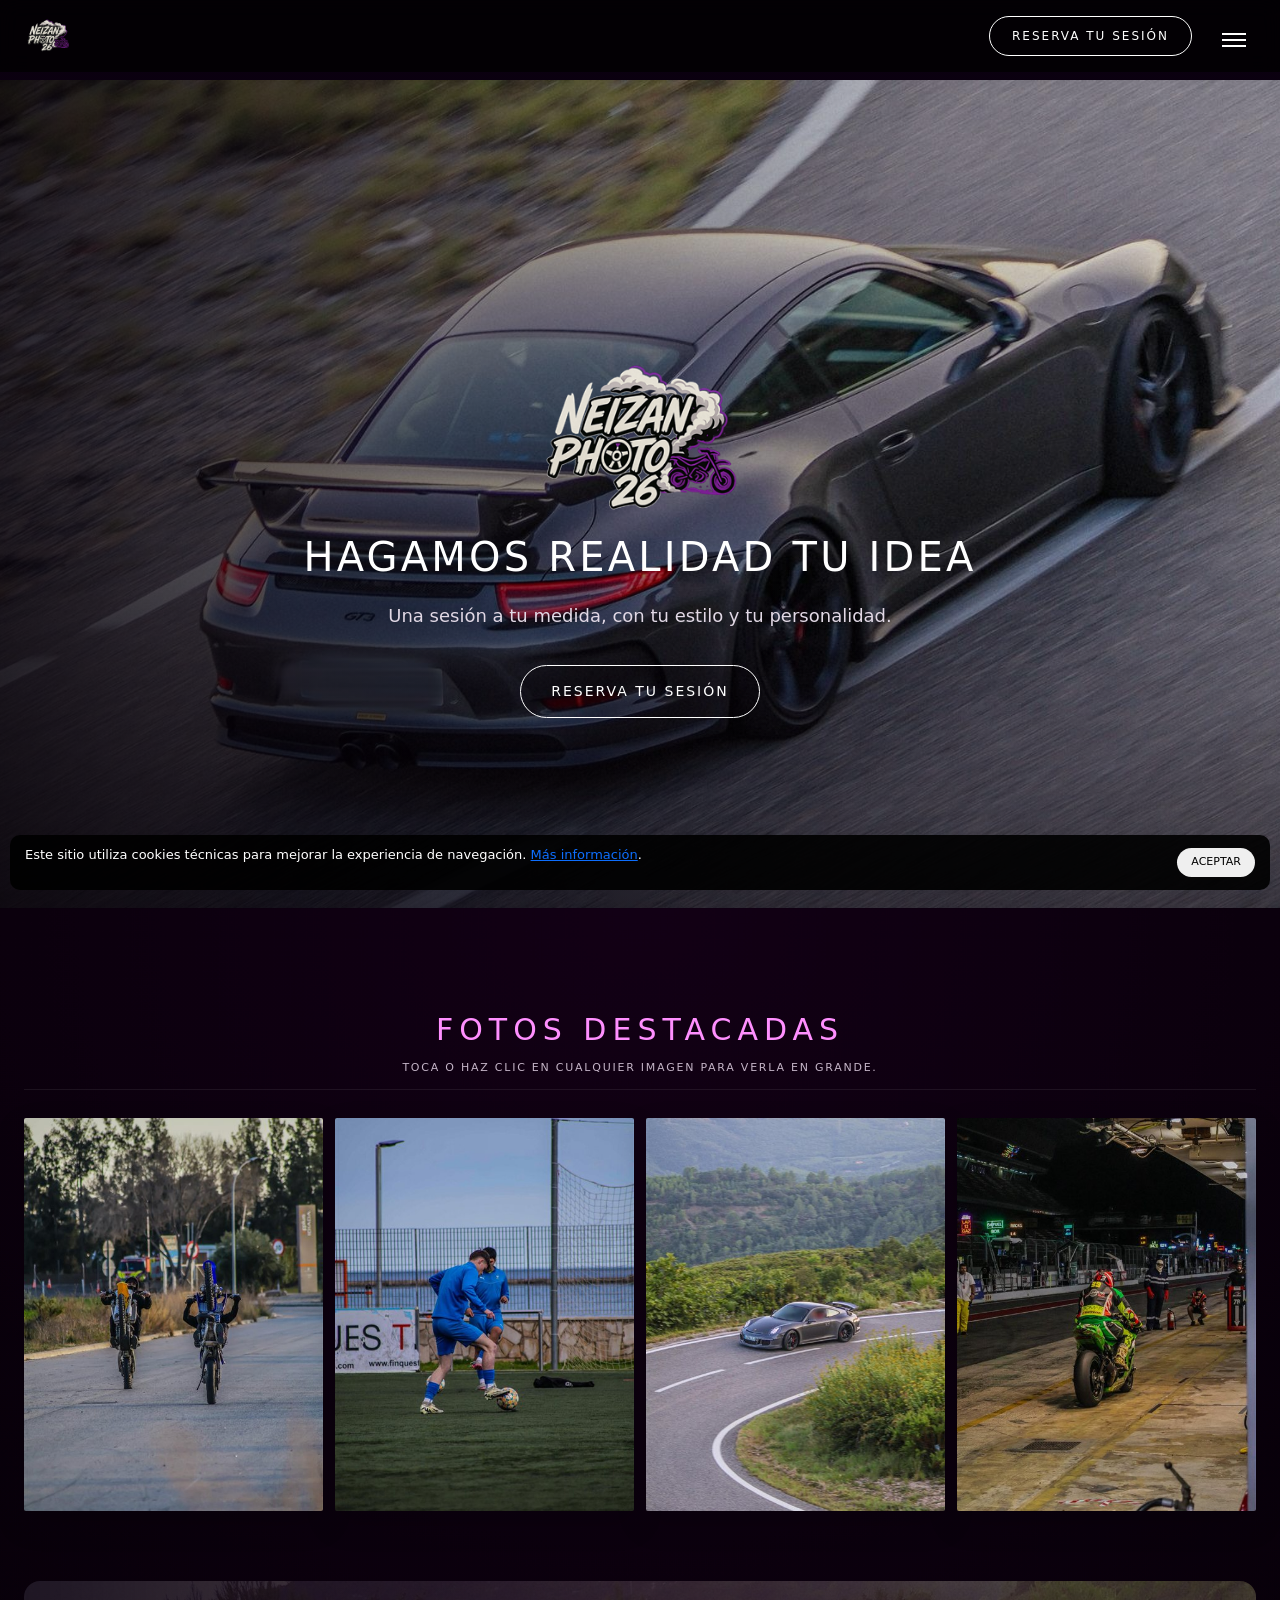
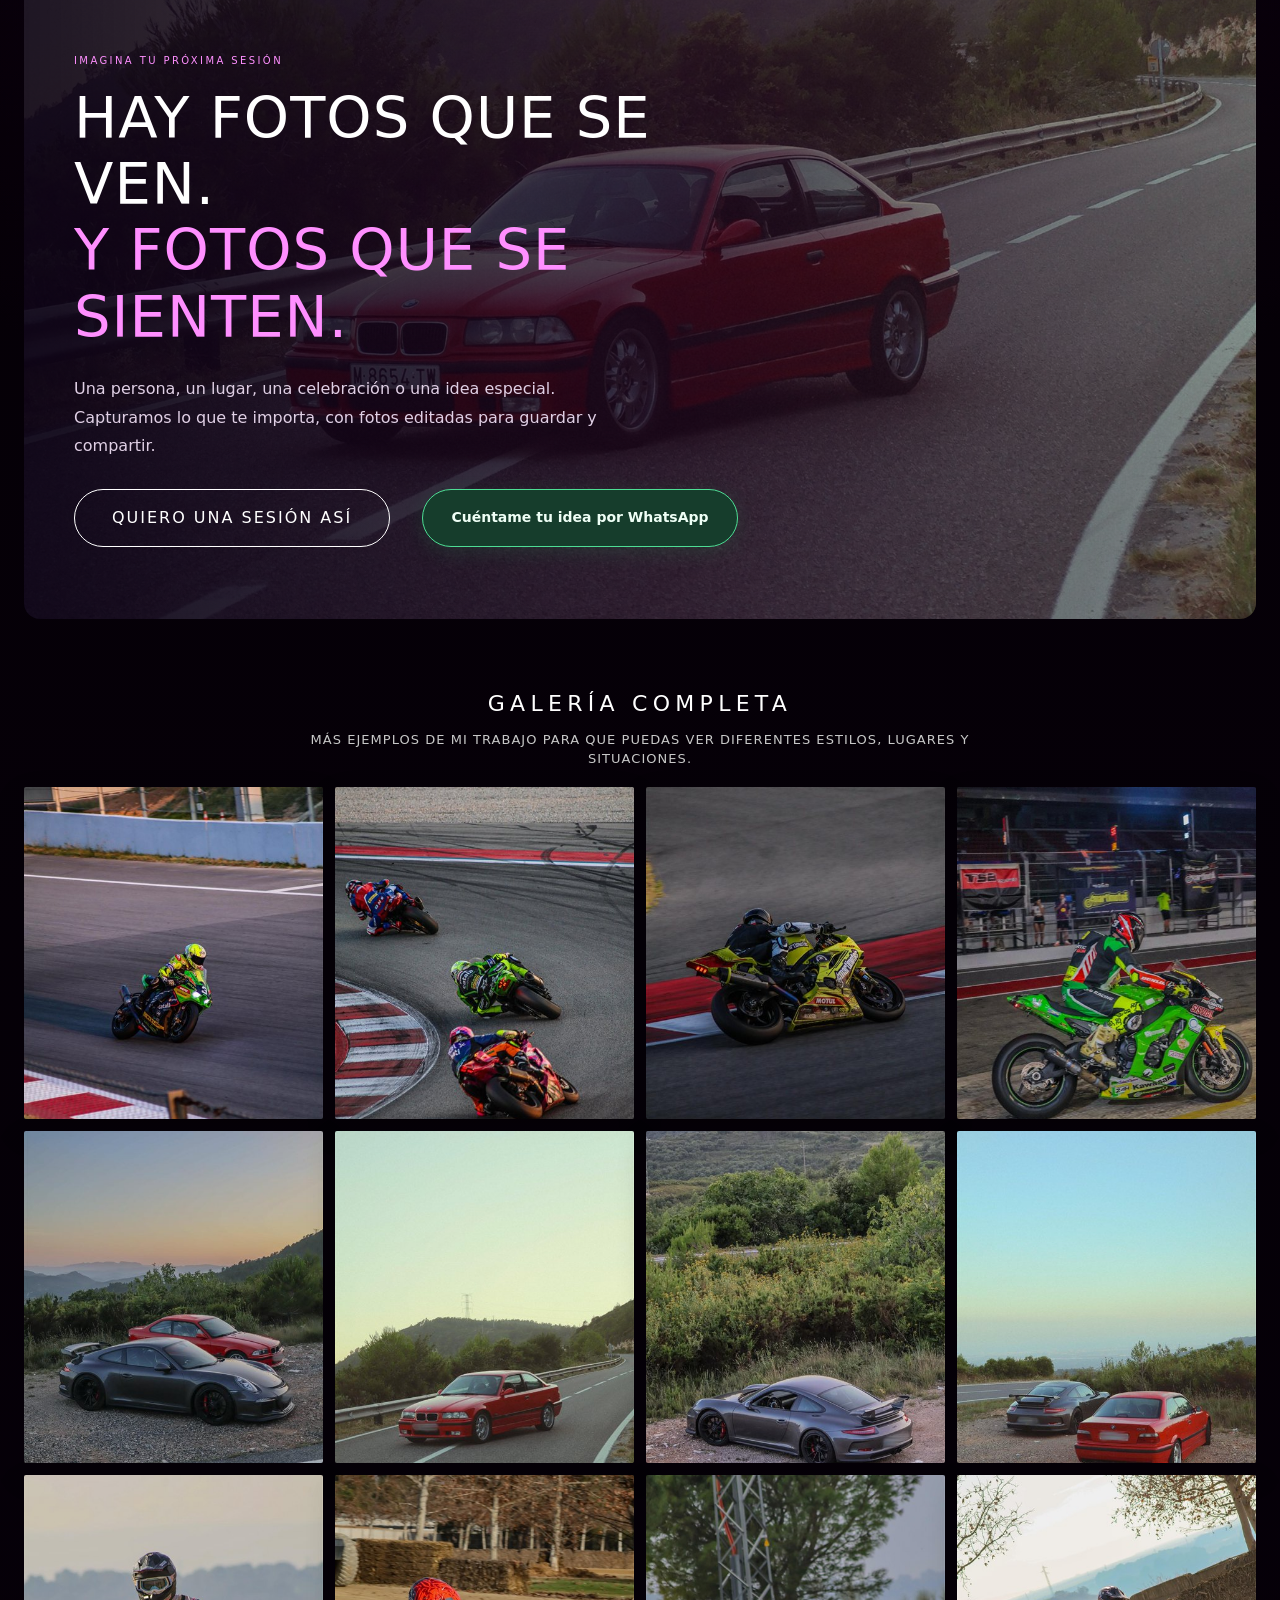
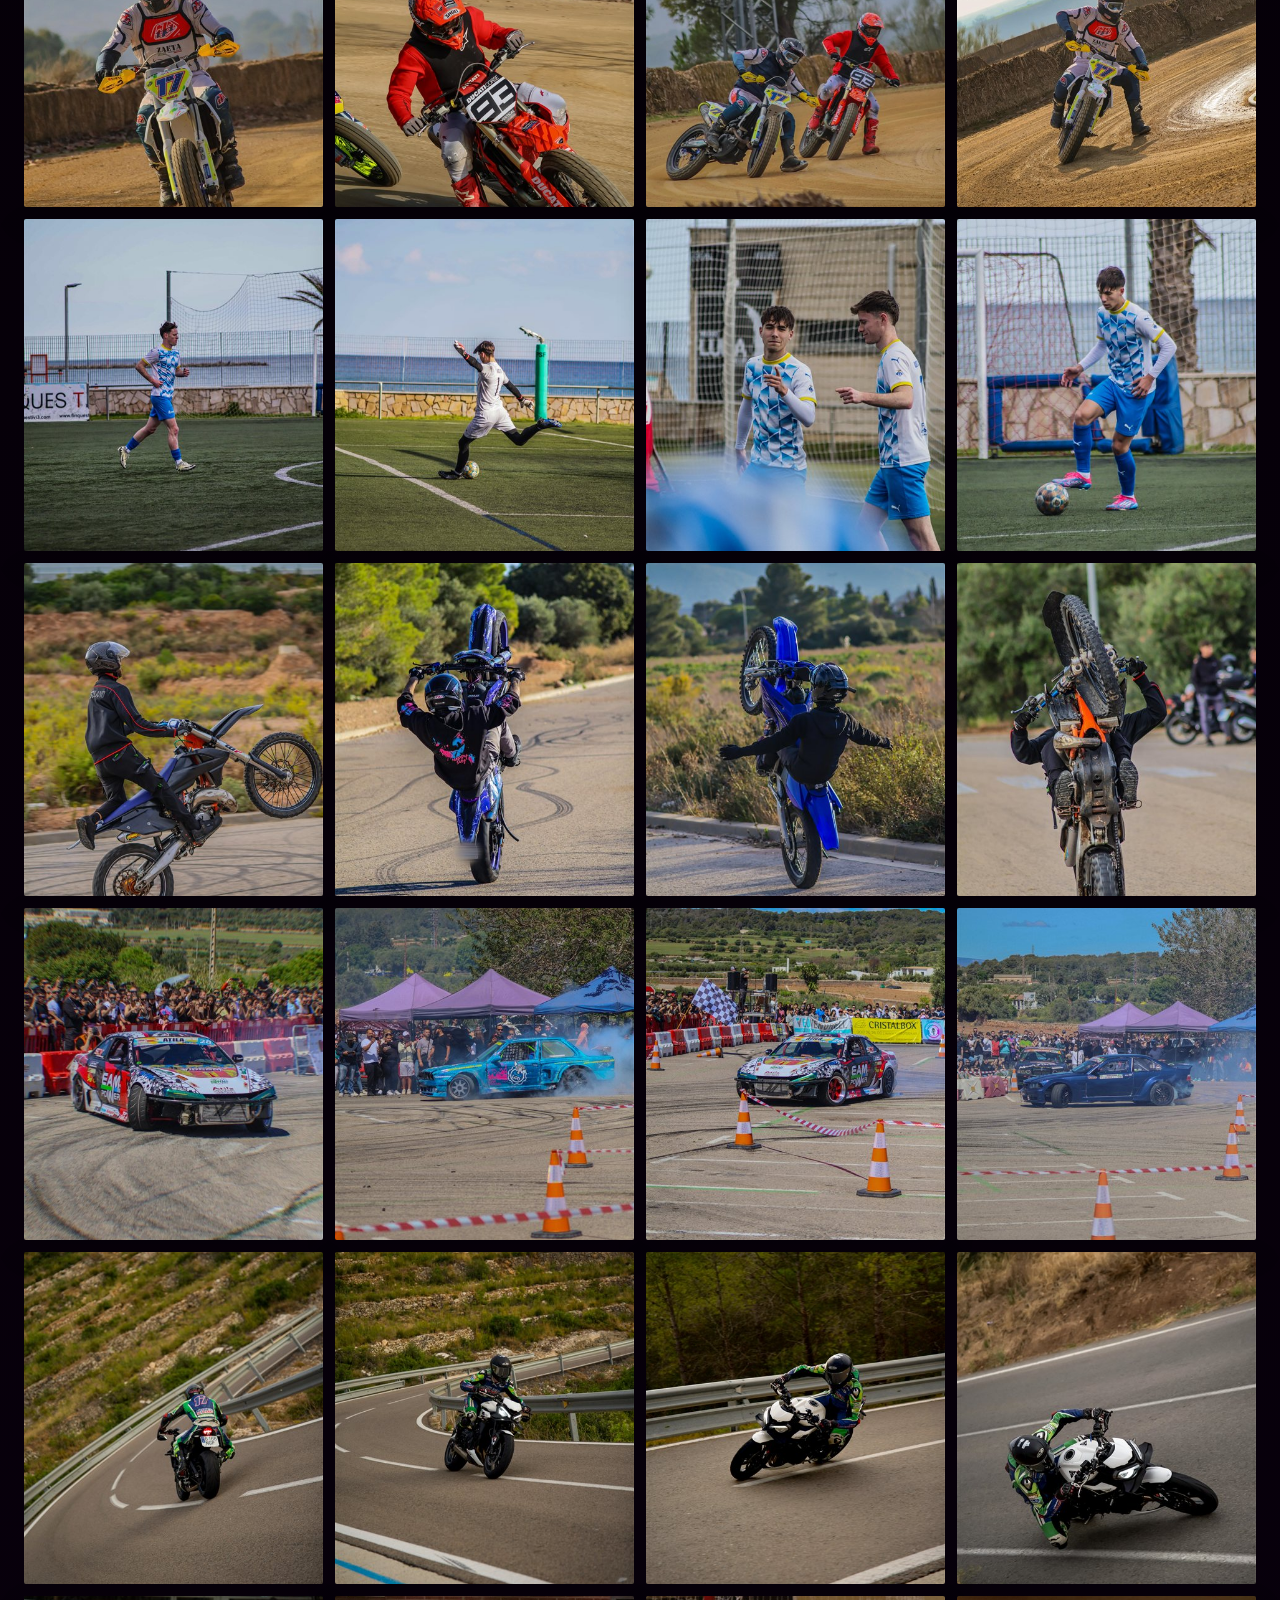
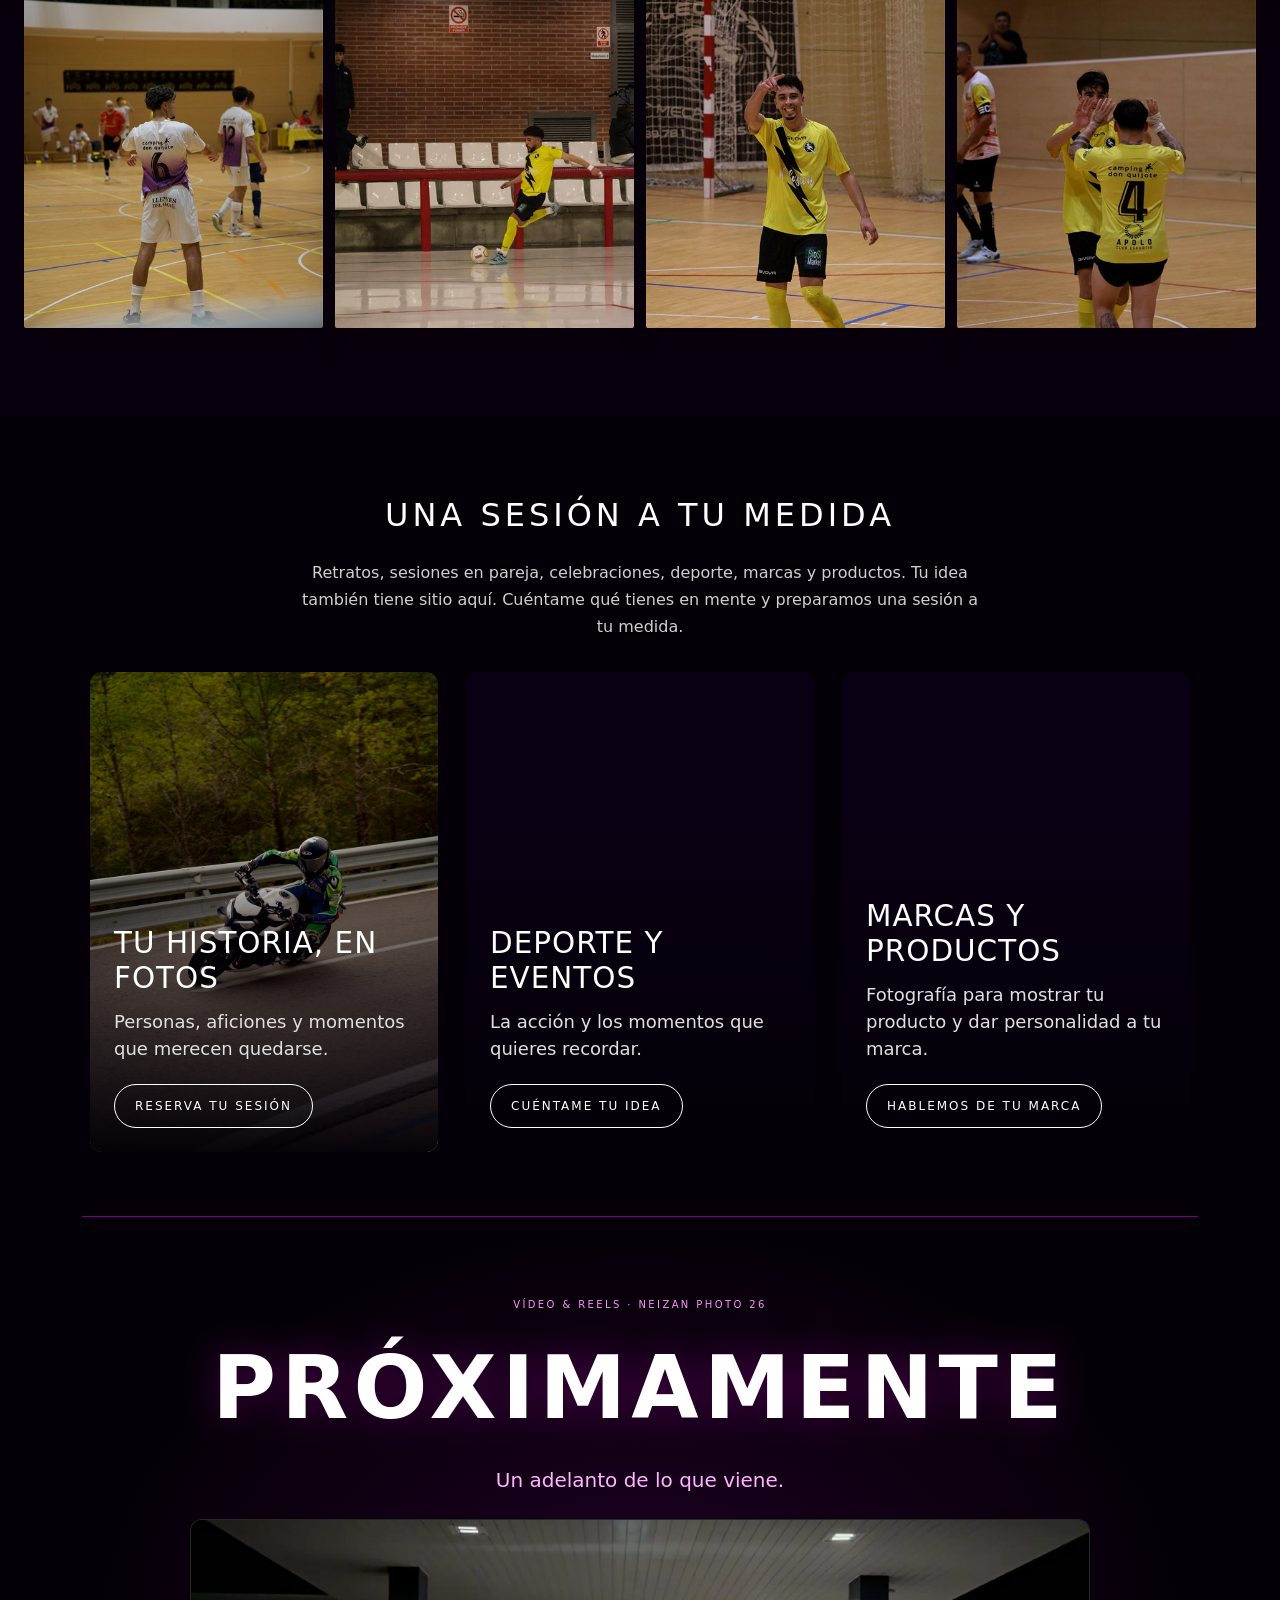
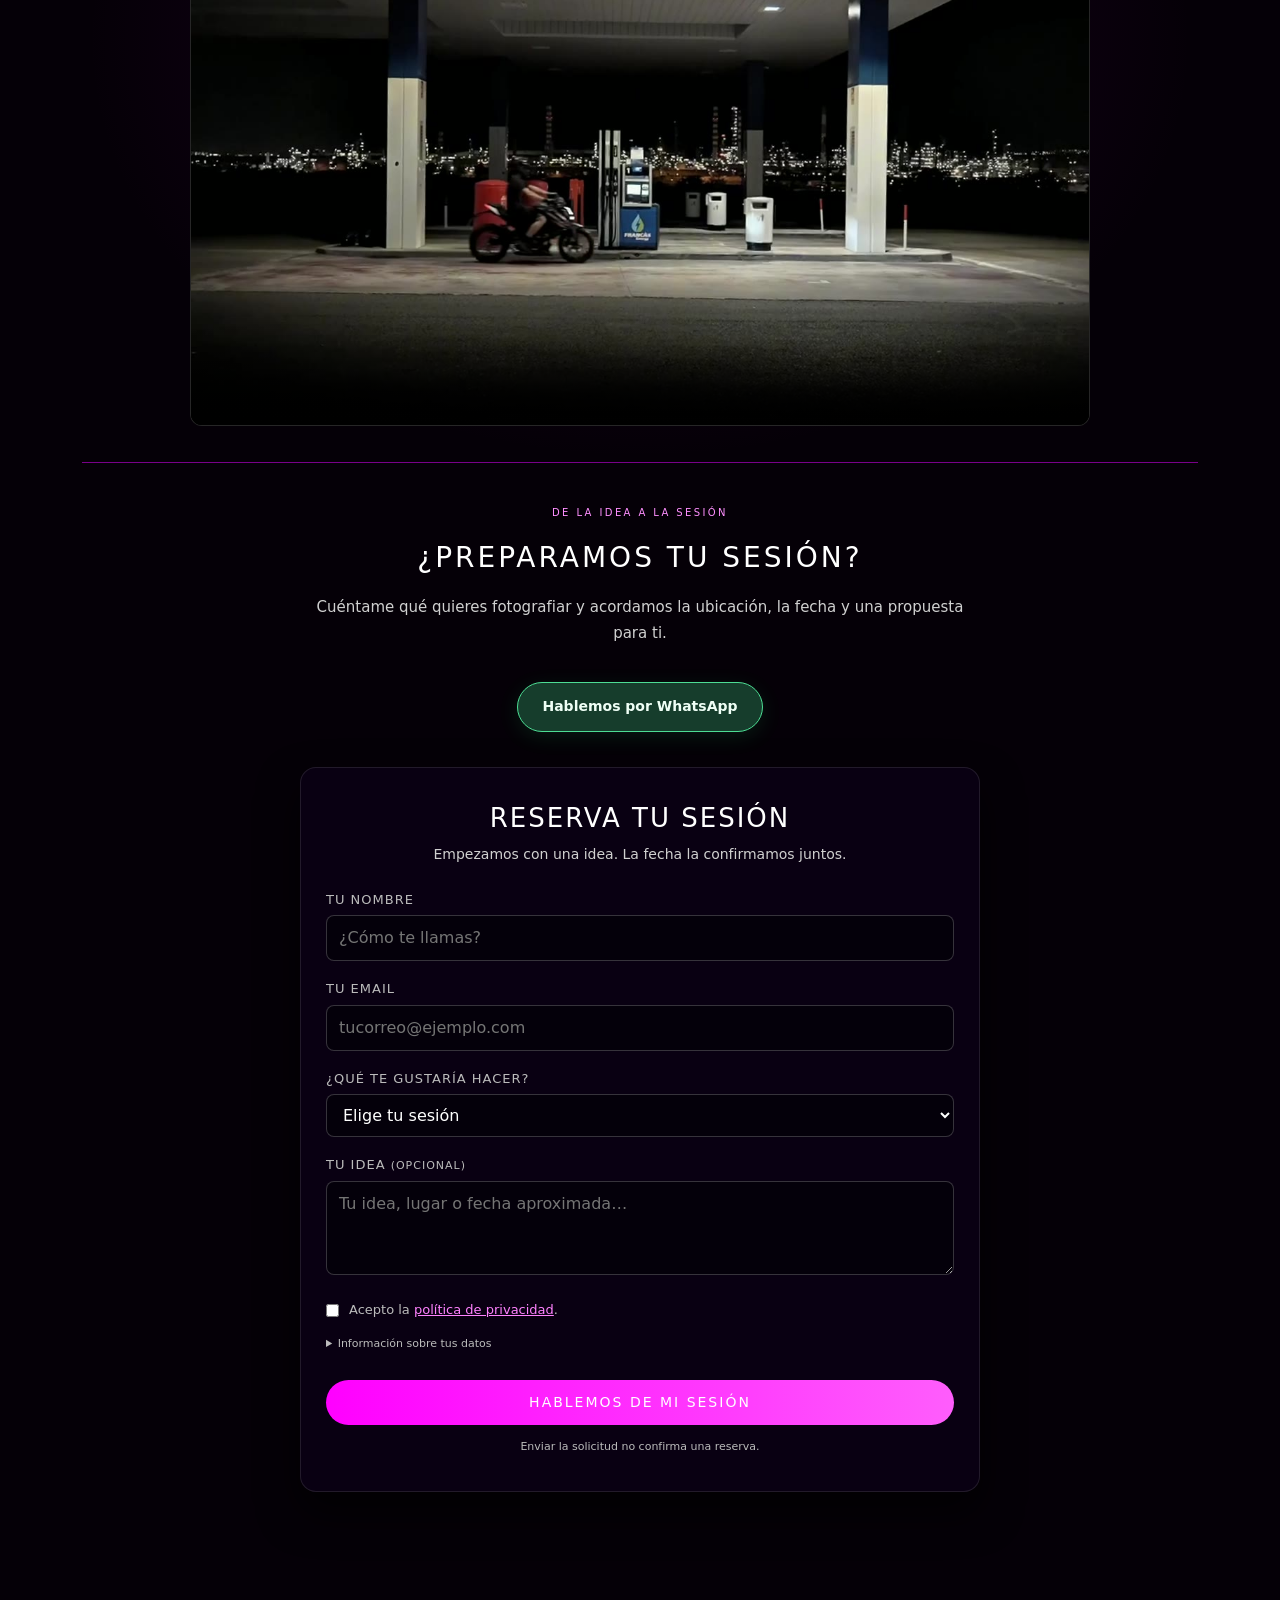
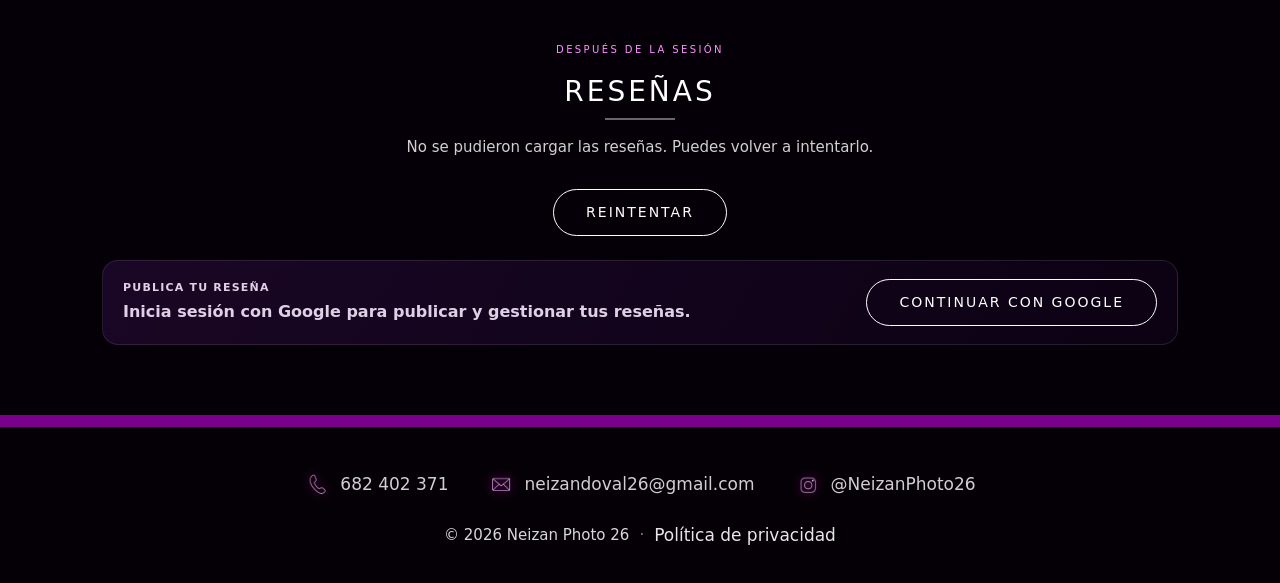
==== index.html @ f670d6d8 "Actualizar caché de estilos y compensar margen del logo" ====
<!DOCTYPE html>
<html lang="es">
<head>
    <meta charset="UTF-8">
    <meta name="viewport" content="width=device-width, initial-scale=1.0">

    <title>Neizan Photo 26 | Fotografía y vídeo de coches, motos y deportes en Tarragona</title>

    <!-- Metadatos básicos SEO -->
    <meta name="description" content="Fotografía y vídeo de coches, motos, fútbol y eventos en Tarragona. Reserva tu sesión en Neizan Photo 26.">
    <meta name="author" content="Neizan Photo 26">
    <meta name="robots" content="index, follow">
    <link rel="canonical" href="https://neizanphoto26.github.io/">

    <!-- Open Graph (para redes) -->
    <meta property="og:title" content="Neizan Photo 26 - Fotografía y vídeo de vehículos y deportes">
    <meta property="og:description" content="Sesiones de foto y vídeo para coches, motos, fútbol y eventos en Tarragona.">
    <meta property="og:image" content="https://neizanphoto26.github.io/img/logos/LogoNeizanPhoto.png">
    <meta property="og:url" content="https://neizanphoto26.github.io/">
    <meta property="og:type" content="website">
    <meta property="og:site_name" content="Neizan Photo 26">
    <meta property="og:locale" content="es_ES">

    <!-- Twitter Card -->
    <meta name="twitter:card" content="summary_large_image">
    <meta name="twitter:title" content="Neizan Photo 26 - Fotografía y vídeo de vehículos y deportes">
    <meta name="twitter:description" content="Sesiones de foto y vídeo para coches, motos, fútbol y eventos en Tarragona.">
    <meta name="twitter:image" content="https://neizanphoto26.github.io/img/logos/LogoNeizanPhoto.png">

    <!-- Bootstrap -->
    <link
      href="https://cdn.jsdelivr.net/npm/bootstrap@5.3.2/dist/css/bootstrap.min.css"
      rel="stylesheet"
    >

    <!-- Schema.org JSON-LD -->
    <script type="application/ld+json">
    {
      "@context": "https://schema.org",
      "@type": "ProfessionalService",
      "@id": "https://neizanphoto26.github.io#neizanphoto26",
      "name": "Neizan Photo 26",
      "image": "https://neizanphoto26.github.io/img/logos/LogoNeizanPhoto.png",
      "url": "https://neizanphoto26.github.io",
      "description": "Fotografía y vídeo de vehículos, deportes y eventos.",
      "telephone": "+34 682 402 371",
      "email": "neizandoval26@gmail.com",
      "address": {
        "@type": "PostalAddress",
        "addressLocality": "Tarragona",
        "addressRegion": "Catalunya",
        "addressCountry": "ES"
      },
      "areaServed": {
        "@type": "AdministrativeArea",
        "name": "Tarragona"
      },
      "sameAs": [
        "https://www.instagram.com/NeizanPhoto26"
      ]}
    </script>

    <link rel="stylesheet" href="Style.css?v=20261014-logo2">
    <link rel="icon" href="img/logos/LogoNeizanPhoto.png" type="image/png">
</head>

<body>

    <!-- CABECERA -->
    <header class="cabecera">
        <nav class="navcabecera" aria-label="Menú principal">
            <a href="#inicio" class="logolink">
                <img src="img/optimized/logos-LogoNeizanPhoto-256.png" alt="Neizan Photo 26" class="logocabecera" width="256" height="256" decoding="async">
            </a>

            <a href="#reserva" class="heroBoton cabeceraReserva">Reserva tu sesión</a>
            <button class="botonmenu" id="botonMenu" aria-controls="panelMenu" aria-expanded="false" aria-label="Abrir menú de navegación">
                <span class="iconomenu"></span>
            </button>
        </nav>

        <aside class="panelmenu" id="panelMenu" aria-hidden="true">
            <button class="botoncerrar" id="botonCerrar" aria-label="Cerrar menú">
                &times;
            </button>

            <ul class="listamenu">
                <li><a href="#inicio" class="enlacemenu">INICIO</a></li>
                <li><a href="#fotos" class="enlacemenu">FOTOS</a></li>
                <li><a href="#servicios" class="enlacemenu">SERVICIOS</a></li>
                <li><a href="#resenas" class="enlacemenu">RESEÑAS</a></li>
                <li><a href="#contacto" class="enlacemenu">CONTACTO</a></li>
            </ul>
        </aside>
    </header>

    <!-- CONTENIDO PRINCIPAL -->
    <main id="main">

        <!-- HERO / INICIO -->
        <section class="hero" id="inicio">
            <div class="container">
                <div class="heroContenido">
                    <img src="img/optimized/logos-LogoNeizanPhoto-256.png" alt="Neizan Photo 26" class="heroLogo" width="256" height="256" decoding="async">
                    <h1 class="heroTitulo">Hagamos realidad tu idea</h1>
                    <p class="heroTexto">Una sesión a tu medida, con tu estilo y tu personalidad.</p>
                    <a href="#reserva" class="heroBoton">Reserva tu sesión</a>
                </div>
            </div>
        </section>
        <!-- SECCIÓN FOTOS -->
        <section class="fotos" id="fotos">
            <div class="container">
                <h2 class="fotosTitulo fotosTituloDestacadas">Fotos destacadas</h2>

                <div class="fotosInfo">

                    <p class="fotosHint">Toca o haz clic en cualquier imagen para verla en grande.</p>
                </div>

                <!-- Fotos destacadas -->
                <div class="fotosGrid fotosGridDestacadas">
                    <a class="fotoItem fotoItemDestacada" href="img/Destacadas/Wheelies.jpeg" data-lightbox="0" data-caption="Wheelie en moto" data-full="img/optimized/Destacadas-Wheelies-1600.jpg">
                        <img src="img/optimized/Destacadas-Wheelies-480.jpg" alt="Wheelie en moto" class="fotoImg" loading="lazy" decoding="async" width="480" height="720" srcset="img/optimized/Destacadas-Wheelies-480.jpg 480w, img/optimized/Destacadas-Wheelies-960.jpg 960w" sizes="(max-width: 767px) 46vw, (max-width: 991px) 30vw, 340px">
                        <span class="fotoOverlay">
                            <span class="fotoTag">Destacada</span>
                            <span class="fotoCaption">Wheelie en moto</span>
                        </span>
                    </a>

                    <a class="fotoItem" href="img/Destacadas/FutbolCesped.jpeg" data-lightbox="1" data-caption="Partido de fútbol" data-full="img/optimized/Destacadas-FutbolCesped-1600.jpg">
                        <img src="img/optimized/Destacadas-FutbolCesped-480.jpg" alt="Partido de fútbol" class="fotoImg" loading="lazy" decoding="async" width="480" height="720" srcset="img/optimized/Destacadas-FutbolCesped-480.jpg 480w, img/optimized/Destacadas-FutbolCesped-960.jpg 960w" sizes="(max-width: 767px) 46vw, (max-width: 991px) 30vw, 340px">
                        <span class="fotoOverlay">
                            <span class="fotoTag">Deporte</span>
                            <span class="fotoCaption">Partido de fútbol</span>
                        </span>
                    </a>

                    <a class="fotoItem" href="img/Destacadas/PorscheCurvas.jpeg" data-lightbox="2" data-caption="Porsche tomando una curva" data-full="img/optimized/Destacadas-PorscheCurvas-1600.jpg">
                        <img src="img/optimized/Destacadas-PorscheCurvas-480.jpg" alt="Porsche tomando una curva" class="fotoImg" loading="lazy" decoding="async" width="480" height="720" srcset="img/optimized/Destacadas-PorscheCurvas-480.jpg 480w, img/optimized/Destacadas-PorscheCurvas-960.jpg 960w" sizes="(max-width: 767px) 46vw, (max-width: 991px) 30vw, 340px">
                        <span class="fotoOverlay">
                            <span class="fotoTag">Motor</span>
                            <span class="fotoCaption">Porsche tomando una curva</span>
                        </span>
                    </a>

                    <a class="fotoItem" href="img/Destacadas/Boxes.jpeg" data-lightbox="3" data-caption="Moto en boxes" data-full="img/optimized/Destacadas-Boxes-1600.jpg">
                        <img src="img/optimized/Destacadas-Boxes-480.jpg" alt="Moto en boxes" class="fotoImg" loading="lazy" decoding="async" width="480" height="720" srcset="img/optimized/Destacadas-Boxes-480.jpg 480w, img/optimized/Destacadas-Boxes-960.jpg 960w" sizes="(max-width: 767px) 46vw, (max-width: 991px) 30vw, 340px">
                        <span class="fotoOverlay">
                            <span class="fotoTag">Paddock</span>
                            <span class="fotoCaption">Moto en boxes</span>
                        </span>
                    </a>
                </div>

                <section class="ctaVisual" aria-labelledby="ctaTitulo">
                    <div class="ctaContenido">
                        <p class="seccionEtiqueta">IMAGINA TU PRÓXIMA SESIÓN</p>
                        <h2 id="ctaTitulo">Hay fotos que se ven.<br><span>Y fotos que se sienten.</span></h2>
                        <p>Una persona, un lugar, una celebración o una idea especial. Capturamos lo que te importa, con fotos editadas para guardar y compartir.</p>
                        <div class="ctaAcciones"><a href="#reserva" class="heroBoton">Quiero una sesión así </a>
                        <a href="https://wa.me/34682402371" class="whatsappBoton" target="_blank" rel="noopener"> Cuéntame tu idea por WhatsApp</a></div>
                    </div>
                </section>
                <h3 class="fotosSubtitulo">Galería completa</h3>
                <p class="fotosTexto">Más ejemplos de mi trabajo para que puedas ver diferentes estilos, lugares y situaciones.</p>
                <div class="fotosGrid">
                    <a class="fotoItem" href="img/Carreras1.jpeg" data-lightbox="4" data-caption="Circuito" data-full="img/optimized/Carreras1-1600.jpg"><img src="img/optimized/Carreras1-480.jpg" alt="Circuito" class="fotoImg" loading="lazy" decoding="async" width="480" height="720" srcset="img/optimized/Carreras1-480.jpg 480w, img/optimized/Carreras1-960.jpg 960w" sizes="(max-width: 767px) 46vw, (max-width: 991px) 30vw, 340px"></a>
                    <a class="fotoItem" href="img/Carreras2.jpeg" data-lightbox="5" data-caption="Circuito" data-full="img/optimized/Carreras2-1600.jpg"><img src="img/optimized/Carreras2-480.jpg" alt="Circuito" class="fotoImg" loading="lazy" decoding="async" width="480" height="720" srcset="img/optimized/Carreras2-480.jpg 480w, img/optimized/Carreras2-960.jpg 960w" sizes="(max-width: 767px) 46vw, (max-width: 991px) 30vw, 340px"></a>
                    <a class="fotoItem" href="img/Carreras3.jpeg" data-lightbox="6" data-caption="Circuito" data-full="img/optimized/Carreras3-1600.jpg"><img src="img/optimized/Carreras3-480.jpg" alt="Circuito" class="fotoImg" loading="lazy" decoding="async" width="480" height="720" srcset="img/optimized/Carreras3-480.jpg 480w, img/optimized/Carreras3-960.jpg 960w" sizes="(max-width: 767px) 46vw, (max-width: 991px) 30vw, 340px"></a>
                    <a class="fotoItem" href="img/Carreras4.jpeg" data-lightbox="7" data-caption="Circuito" data-full="img/optimized/Carreras4-1600.jpg"><img src="img/optimized/Carreras4-480.jpg" alt="Circuito" class="fotoImg" loading="lazy" decoding="async" width="480" height="720" srcset="img/optimized/Carreras4-480.jpg 480w, img/optimized/Carreras4-960.jpg 960w" sizes="(max-width: 767px) 46vw, (max-width: 991px) 30vw, 340px"></a>
                    <a class="fotoItem" href="img/Coches1.jpeg" data-lightbox="8" data-caption="Porsche y BMW" data-full="img/optimized/Coches1-1600.jpg"><img src="img/optimized/Coches1-480.jpg" alt="Porsche y BMW" class="fotoImg" loading="lazy" decoding="async" width="480" height="720" srcset="img/optimized/Coches1-480.jpg 480w, img/optimized/Coches1-960.jpg 960w" sizes="(max-width: 767px) 46vw, (max-width: 991px) 30vw, 340px"></a>
                    <a class="fotoItem" href="img/Coches2.jpeg" data-lightbox="9" data-caption="BMW en movimiento" data-full="img/optimized/Coches2-1600.jpg"><img src="img/optimized/Coches2-480.jpg" alt="BMW en movimiento" class="fotoImg" loading="lazy" decoding="async" width="480" height="720" srcset="img/optimized/Coches2-480.jpg 480w, img/optimized/Coches2-960.jpg 960w" sizes="(max-width: 767px) 46vw, (max-width: 991px) 30vw, 340px"></a>
                    <a class="fotoItem" href="img/Coches3.jpeg" data-lightbox="10" data-caption="Porsche y BMW" data-full="img/optimized/Coches3-1600.jpg"><img src="img/optimized/Coches3-480.jpg" alt="Porsche y BMW" class="fotoImg" loading="lazy" decoding="async" width="480" height="720" srcset="img/optimized/Coches3-480.jpg 480w, img/optimized/Coches3-960.jpg 960w" sizes="(max-width: 767px) 46vw, (max-width: 991px) 30vw, 340px"></a>
                    <a class="fotoItem" href="img/Coches4.jpeg" data-lightbox="11" data-caption="Porsche y BMW" data-full="img/optimized/Coches4-1600.jpg"><img src="img/optimized/Coches4-480.jpg" alt="Porsche y BMW" class="fotoImg" loading="lazy" decoding="async" width="480" height="720" srcset="img/optimized/Coches4-480.jpg 480w, img/optimized/Coches4-960.jpg 960w" sizes="(max-width: 767px) 46vw, (max-width: 991px) 30vw, 340px"></a>
                    <a class="fotoItem" href="img/FlatTrack-Gerard2.jpeg" data-lightbox="12" data-caption="Piloto 17 en pista de tierra" data-full="img/optimized/FlatTrack-Gerard2-1600.jpg"><img src="img/optimized/FlatTrack-Gerard2-480.jpg" alt="Piloto 17 en pista de tierra" class="fotoImg" loading="lazy" decoding="async" width="480" height="720" srcset="img/optimized/FlatTrack-Gerard2-480.jpg 480w, img/optimized/FlatTrack-Gerard2-960.jpg 960w" sizes="(max-width: 767px) 46vw, (max-width: 991px) 30vw, 340px"></a>
                    <a class="fotoItem" href="img/FlatTrack-MarcMarquez.jpeg" data-lightbox="13" data-caption="Piloto 93 tomando una curva" data-full="img/optimized/FlatTrack-MarcMarquez-1600.jpg"><img src="img/optimized/FlatTrack-MarcMarquez-480.jpg" alt="Piloto 93 tomando una curva" class="fotoImg" loading="lazy" decoding="async" width="480" height="720" srcset="img/optimized/FlatTrack-MarcMarquez-480.jpg 480w, img/optimized/FlatTrack-MarcMarquez-960.jpg 960w" sizes="(max-width: 767px) 46vw, (max-width: 991px) 30vw, 340px"></a>
                    <a class="fotoItem" href="img/FlatTrack-DosPilotos.jpeg" data-lightbox="14" data-caption="Dos pilotos en pista de tierra" data-full="img/optimized/FlatTrack-DosPilotos-1600.jpg"><img src="img/optimized/FlatTrack-DosPilotos-480.jpg" alt="Dos pilotos en pista de tierra" class="fotoImg" loading="lazy" decoding="async" width="480" height="720" srcset="img/optimized/FlatTrack-DosPilotos-480.jpg 480w, img/optimized/FlatTrack-DosPilotos-960.jpg 960w" sizes="(max-width: 767px) 46vw, (max-width: 991px) 30vw, 340px"></a>
                    <a class="fotoItem" href="img/FlatTrack-Gerard1.jpeg" data-lightbox="15" data-caption="Piloto 17 tomando una curva" data-full="img/optimized/FlatTrack-Gerard1-1600.jpg"><img src="img/optimized/FlatTrack-Gerard1-480.jpg" alt="Piloto 17 tomando una curva" class="fotoImg" loading="lazy" decoding="async" width="480" height="720" srcset="img/optimized/FlatTrack-Gerard1-480.jpg 480w, img/optimized/FlatTrack-Gerard1-960.jpg 960w" sizes="(max-width: 767px) 46vw, (max-width: 991px) 30vw, 340px"></a>
                    <a class="fotoItem" href="img/Futbol1.jpeg" data-lightbox="16" data-caption="Fútbol · Césped" data-full="img/optimized/Futbol1-1600.jpg"><img src="img/optimized/Futbol1-480.jpg" alt="Fútbol · Césped" class="fotoImg" loading="lazy" decoding="async" width="480" height="720" srcset="img/optimized/Futbol1-480.jpg 480w, img/optimized/Futbol1-960.jpg 960w" sizes="(max-width: 767px) 46vw, (max-width: 991px) 30vw, 340px"></a>
                    <a class="fotoItem" href="img/Futbol2.jpeg" data-lightbox="17" data-caption="Fútbol · Césped" data-full="img/optimized/Futbol2-1600.jpg"><img src="img/optimized/Futbol2-480.jpg" alt="Fútbol · Césped" class="fotoImg" loading="lazy" decoding="async" width="480" height="720" srcset="img/optimized/Futbol2-480.jpg 480w, img/optimized/Futbol2-960.jpg 960w" sizes="(max-width: 767px) 46vw, (max-width: 991px) 30vw, 340px"></a>
                    <a class="fotoItem" href="img/Futbol3.jpeg" data-lightbox="18" data-caption="Fútbol · Césped" data-full="img/optimized/Futbol3-1600.jpg"><img src="img/optimized/Futbol3-480.jpg" alt="Fútbol · Césped" class="fotoImg" loading="lazy" decoding="async" width="480" height="720" srcset="img/optimized/Futbol3-480.jpg 480w, img/optimized/Futbol3-960.jpg 960w" sizes="(max-width: 767px) 46vw, (max-width: 991px) 30vw, 340px"></a>
                    <a class="fotoItem" href="img/Futbol4.jpeg" data-lightbox="19" data-caption="Fútbol · Césped" data-full="img/optimized/Futbol4-1600.jpg"><img src="img/optimized/Futbol4-480.jpg" alt="Fútbol · Césped" class="fotoImg" loading="lazy" decoding="async" width="480" height="720" srcset="img/optimized/Futbol4-480.jpg 480w, img/optimized/Futbol4-960.jpg 960w" sizes="(max-width: 767px) 46vw, (max-width: 991px) 30vw, 340px"></a>
                    <a class="fotoItem" href="img/Wheelies1.jpeg" data-lightbox="20" data-caption="Wheelies" data-full="img/optimized/Wheelies1-1600.jpg"><img src="img/optimized/Wheelies1-480.jpg" alt="Wheelies" class="fotoImg" loading="lazy" decoding="async" width="480" height="720" srcset="img/optimized/Wheelies1-480.jpg 480w, img/optimized/Wheelies1-960.jpg 960w" sizes="(max-width: 767px) 46vw, (max-width: 991px) 30vw, 340px"></a>
                    <a class="fotoItem" href="img/Wheelies2.jpeg" data-lightbox="21" data-caption="Wheelies" data-full="img/optimized/Wheelies2-1600.jpg"><img src="img/optimized/Wheelies2-480.jpg" alt="Wheelies" class="fotoImg" loading="lazy" decoding="async" width="480" height="720" srcset="img/optimized/Wheelies2-480.jpg 480w, img/optimized/Wheelies2-960.jpg 960w" sizes="(max-width: 767px) 46vw, (max-width: 991px) 30vw, 340px"></a>
                    <a class="fotoItem" href="img/Wheelies3.jpeg" data-lightbox="22" data-caption="Wheelies" data-full="img/optimized/Wheelies3-1600.jpg"><img src="img/optimized/Wheelies3-480.jpg" alt="Wheelies" class="fotoImg" loading="lazy" decoding="async" width="480" height="720" srcset="img/optimized/Wheelies3-480.jpg 480w, img/optimized/Wheelies3-960.jpg 960w" sizes="(max-width: 767px) 46vw, (max-width: 991px) 30vw, 340px"></a>
                    <a class="fotoItem" href="img/Wheelies4.jpeg" data-lightbox="23" data-caption="Wheelies" data-full="img/optimized/Wheelies4-1600.jpg"><img src="img/optimized/Wheelies4-480.jpg" alt="Wheelies" class="fotoImg" loading="lazy" decoding="async" width="480" height="720" srcset="img/optimized/Wheelies4-480.jpg 480w, img/optimized/Wheelies4-960.jpg 960w" sizes="(max-width: 767px) 46vw, (max-width: 991px) 30vw, 340px"></a>
                    <a class="fotoItem" href="img/Eventos1.jpeg" data-lightbox="24" data-caption="Drift" data-full="img/optimized/Eventos1-1600.jpg"><img src="img/optimized/Eventos1-480.jpg" alt="Drift" class="fotoImg" loading="lazy" decoding="async" width="480" height="600" srcset="img/optimized/Eventos1-480.jpg 480w, img/optimized/Eventos1-960.jpg 960w" sizes="(max-width: 767px) 46vw, (max-width: 991px) 30vw, 340px"></a>
                    <a class="fotoItem" href="img/Eventos2.jpeg" data-lightbox="25" data-caption="Drift" data-full="img/optimized/Eventos2-1600.jpg"><img src="img/optimized/Eventos2-480.jpg" alt="Drift" class="fotoImg" loading="lazy" decoding="async" width="480" height="720" srcset="img/optimized/Eventos2-480.jpg 480w, img/optimized/Eventos2-960.jpg 960w" sizes="(max-width: 767px) 46vw, (max-width: 991px) 30vw, 340px"></a>
                    <a class="fotoItem" href="img/Eventos3.jpeg" data-lightbox="26" data-caption="Drift" data-full="img/optimized/Eventos3-1600.jpg"><img src="img/optimized/Eventos3-480.jpg" alt="Drift" class="fotoImg" loading="lazy" decoding="async" width="480" height="720" srcset="img/optimized/Eventos3-480.jpg 480w, img/optimized/Eventos3-960.jpg 960w" sizes="(max-width: 767px) 46vw, (max-width: 991px) 30vw, 340px"></a>
                    <a class="fotoItem" href="img/Eventos4.jpeg" data-lightbox="27" data-caption="Drift" data-full="img/optimized/Eventos4-1600.jpg"><img src="img/optimized/Eventos4-480.jpg" alt="Drift" class="fotoImg" loading="lazy" decoding="async" width="480" height="720" srcset="img/optimized/Eventos4-480.jpg 480w, img/optimized/Eventos4-960.jpg 960w" sizes="(max-width: 767px) 46vw, (max-width: 991px) 30vw, 340px"></a>
                    <a class="fotoItem" href="img/MotoMovimiento1.jpeg" data-lightbox="28" data-caption="Moto en carretera vista desde atrás" data-full="img/optimized/MotoMovimiento1-1600.jpg"><img src="img/optimized/MotoMovimiento1-480.jpg" alt="Moto en carretera vista desde atrás" class="fotoImg" loading="lazy" decoding="async" width="480" height="720" srcset="img/optimized/MotoMovimiento1-480.jpg 480w, img/optimized/MotoMovimiento1-960.jpg 960w" sizes="(max-width: 767px) 46vw, (max-width: 991px) 30vw, 340px"></a>
                    <a class="fotoItem" href="img/MotoMovimiento2.jpeg" data-lightbox="29" data-caption="Moto entrando en una curva" data-full="img/optimized/MotoMovimiento2-1600.jpg"><img src="img/optimized/MotoMovimiento2-480.jpg" alt="Moto entrando en una curva" class="fotoImg" loading="lazy" decoding="async" width="480" height="720" srcset="img/optimized/MotoMovimiento2-480.jpg 480w, img/optimized/MotoMovimiento2-960.jpg 960w" sizes="(max-width: 767px) 46vw, (max-width: 991px) 30vw, 340px"></a>
                    <a class="fotoItem" href="img/MotoMovimiento3.jpeg" data-lightbox="30" data-caption="Moto inclinada tomando una curva" data-full="img/optimized/MotoMovimiento3-1600.jpg"><img src="img/optimized/MotoMovimiento3-480.jpg" alt="Moto inclinada tomando una curva" class="fotoImg" loading="lazy" decoding="async" width="480" height="720" srcset="img/optimized/MotoMovimiento3-480.jpg 480w, img/optimized/MotoMovimiento3-960.jpg 960w" sizes="(max-width: 767px) 46vw, (max-width: 991px) 30vw, 340px"></a>
                    <a class="fotoItem" href="img/MotoMovimiento4.jpeg" data-lightbox="31" data-caption="Moto inclinada en una curva" data-full="img/optimized/MotoMovimiento4-1600.jpg"><img src="img/optimized/MotoMovimiento4-480.jpg" alt="Motorista tomando una curva visto desde arriba" class="fotoImg" loading="lazy" decoding="async" width="480" height="720" srcset="img/optimized/MotoMovimiento4-480.jpg 480w, img/optimized/MotoMovimiento4-960.jpg 960w" sizes="(max-width: 767px) 46vw, (max-width: 991px) 30vw, 340px"></a>
                    <a class="fotoItem" href="img/Futsal1.jpeg" data-lightbox="32" data-caption="Jugador de fútbol sala en pista" data-full="img/optimized/Futsal1-1600.jpg"><img src="img/optimized/Futsal1-480.jpg" alt="Jugador de fútbol sala con el dorsal 6 en pista" class="fotoImg" loading="lazy" decoding="async" width="480" height="720" srcset="img/optimized/Futsal1-480.jpg 480w, img/optimized/Futsal1-960.jpg 960w" sizes="(max-width: 767px) 46vw, (max-width: 991px) 30vw, 340px"></a>
                    <a class="fotoItem" href="img/Futsal2.jpeg" data-lightbox="33" data-caption="Fútbol sala" data-full="img/optimized/Futsal2-1600.jpg"><img src="img/optimized/Futsal2-480.jpg" alt="Fútbol sala" class="fotoImg" loading="lazy" decoding="async" width="480" height="720" srcset="img/optimized/Futsal2-480.jpg 480w, img/optimized/Futsal2-960.jpg 960w" sizes="(max-width: 767px) 46vw, (max-width: 991px) 30vw, 340px"></a>
                    <a class="fotoItem" href="img/Futsal3.jpeg" data-lightbox="34" data-caption="Fútbol sala" data-full="img/optimized/Futsal3-1600.jpg"><img src="img/optimized/Futsal3-480.jpg" alt="Fútbol sala" class="fotoImg" loading="lazy" decoding="async" width="480" height="720" srcset="img/optimized/Futsal3-480.jpg 480w, img/optimized/Futsal3-960.jpg 960w" sizes="(max-width: 767px) 46vw, (max-width: 991px) 30vw, 340px"></a>
                    <a class="fotoItem" href="img/Futsal4.jpeg" data-lightbox="35" data-caption="Fútbol sala" data-full="img/optimized/Futsal4-1600.jpg"><img src="img/optimized/Futsal4-480.jpg" alt="Fútbol sala" class="fotoImg" loading="lazy" decoding="async" width="480" height="720" srcset="img/optimized/Futsal4-480.jpg 480w, img/optimized/Futsal4-960.jpg 960w" sizes="(max-width: 767px) 46vw, (max-width: 991px) 30vw, 340px"></a>
                </div>
            </div>
        </section>
        <section class="serviciosMotos" id="servicios">
            <div class="container">
                <h2 class="serviciosTitulo">Una sesión a tu medida</h2>
                <p class="serviciosIntro">Retratos, sesiones en pareja, celebraciones, deporte, marcas y productos. Tu idea también tiene sitio aquí. Cuéntame qué tienes en mente y preparamos una sesión a tu medida.</p>
                <div class="serviciosVisuales">
                    <article class="servicioCard"><img src="img/optimized/MotoMovimiento3-480.jpg" srcset="img/optimized/MotoMovimiento3-480.jpg 480w, img/optimized/MotoMovimiento3-960.jpg 960w" sizes="(max-width: 767px) 90vw, 540px" alt="Motorista tomando una curva en una sesión de fotografía de motos" loading="lazy" decoding="async" width="480" height="720"><div><h3>Tu historia, en fotos</h3><p>Personas, aficiones y momentos que merecen quedarse.</p><a href="#reserva" class="heroBoton">Reserva tu sesión</a></div></article>
                    <article class="servicioCard"><img src="img/optimized/Destacadas-FutbolCesped-480.jpg" alt="Acción durante un partido de fútbol" loading="lazy" decoding="async" width="480" height="720" srcset="img/optimized/Destacadas-FutbolCesped-480.jpg 480w, img/optimized/Destacadas-FutbolCesped-960.jpg 960w" sizes="(max-width: 767px) 90vw, 540px"><div><h3>Deporte y eventos</h3><p>La acción y los momentos que quieres recordar.</p><a href="#reserva" class="heroBoton">Cuéntame tu idea</a></div></article>
                    <article class="servicioCard servicioMarca"><img src="img/optimized/HorseRider-480.jpg" srcset="img/optimized/HorseRider-480.jpg 480w, img/optimized/HorseRider-960.jpg 960w" sizes="(max-width: 991px) 90vw, 360px" alt="Fotografía de producto de una bebida Horse Rider con iluminación violeta" loading="lazy" decoding="async" width="480" height="720"><div><h3>Marcas y productos</h3><p>Fotografía para mostrar tu producto y dar personalidad a tu marca.</p><a href="#reserva" class="heroBoton">Hablemos de tu marca</a></div></article>
                </div>
                <section class="videoEstreno" aria-labelledby="videoEstrenoTitulo">
                    <p class="seccionEtiqueta">VÍDEO &amp; REELS · NEIZAN PHOTO 26</p>
                    <h2 id="videoEstrenoTitulo">PRÓXIMAMENTE</h2>
                    <p class="trailerAdelanto">Un adelanto de lo que viene.</p>
                    <div class="trailerContenido">
                        <video class="trailerVideo" controls playsinline preload="none" poster="video/trailer-gasolinera-alta-poster.jpg" width="1920" height="1080" aria-label="Tráiler de Neizan Photo 26 en una gasolinera">
                            <source src="video/trailer-gasolinera-alta.mp4" type="video/mp4">
                            Tu navegador no admite este vídeo. <a href="video/trailer-gasolinera-alta.mp4">Ver el tráiler</a>.
                        </video>
                    </div>

                </section>
            </div>
        </section>

        <section class="reserva" id="reserva">
            <div class="container reservaLayout">
                <div class="reservaPresentacion">
                    <p class="seccionEtiqueta">DE LA IDEA A LA SESIÓN</p>
                    <h2>¿Preparamos tu sesión?</h2>
                    <p>Cuéntame qué quieres fotografiar y acordamos la ubicación, la fecha y una propuesta para ti.</p>
                    <a href="https://wa.me/34682402371" class="whatsappBoton" target="_blank" rel="noopener"> Hablemos por WhatsApp</a>
                </div>
                <div class="reservaCaja">
                    <h3 class="reservaTitulo">Reserva tu sesión</h3>
                    <p class="reservaTexto">Empezamos con una idea. La fecha la confirmamos juntos.</p>
                    <form class="reservaForm" action="https://formspree.io/f/xyzrnpar" method="post">
                        <div class="campoGrupo"><label for="nombre" class="campoLabel">Tu nombre</label><input type="text" id="nombre" name="nombre" class="campoInput" placeholder="¿Cómo te llamas?" autocomplete="name" required></div>
                        <div class="campoGrupo"><label for="email" class="campoLabel">Tu email</label><input type="email" id="email" name="email" class="campoInput" placeholder="tucorreo@ejemplo.com" autocomplete="email" required></div>
                        <div class="campoGrupo"><label for="tipoSesion" class="campoLabel">¿Qué te gustaría hacer?</label><select id="tipoSesion" name="tipoSesion" class="campoInput" required><option value="">Elige tu sesión</option><option value="coches">Fotos de mi coche</option><option value="motos">Fotos de mi moto</option><option value="retratos">Retratos / sesión personal</option><option value="pareja">Pareja / familia / amigos</option><option value="celebracion">Celebración o evento</option><option value="marca">Marca / producto / colaboración</option><option value="proyecto">Proyecto personal</option><option value="deporte">Deporte</option><option value="video" disabled>Vídeo / reels — próximamente</option><option value="otro">Otra idea / ayúdame a elegir</option></select></div>
                        <div class="campoGrupo"><label for="mensaje" class="campoLabel">Tu idea <span>(opcional)</span></label><textarea id="mensaje" name="mensaje" class="campoInput campoTextarea" placeholder="Tu idea, lugar o fecha aproximada…" rows="3"></textarea></div>
                        <label class="privacidadConsentimiento"><input type="checkbox" id="acepto" name="acepto" required><span>Acepto la <a href="Privacidad.html">política de privacidad</a>.</span></label>
                        <details class="privacidadResumen"><summary>Información sobre tus datos</summary><p>Responsable: Neizan Photo 26. Finalidad: gestionar tu solicitud. Legitimación: tu consentimiento. Consulta los destinatarios y cómo ejercer tus derechos en la <a href="Privacidad.html">política de privacidad</a>.</p></details>
                        <button type="submit" class="reservaBoton">Hablemos de mi sesión </button>
                        <p class="formNota">Enviar la solicitud no confirma una reserva.</p>
                    </form>
                </div>
            </div>
        </section>
        <section class="resenas" id="resenas" aria-labelledby="resenasTitulo">
            <div class="container resenasContenido">
                <p class="seccionEtiqueta">DESPUÉS DE LA SESIÓN</p>
                <h2 id="resenasTitulo" class="sobreMiTitulo">Reseñas</h2>
                <p id="reviewsSummary" class="reviewsSummary" hidden></p>
                <p id="reviewsStatus" class="sobreMiTexto" role="status">Las reseñas estarán disponibles próximamente.</p>
                <div id="reviewsList" class="reviewsList"></div>
                <a id="reviewsAll" class="heroBoton" href="Resenas.html" hidden>Ver todas las reseñas</a>
                <button id="reviewsMore" type="button" class="heroBoton" hidden>Ver más reseñas</button>
                <div id="reviewAccount" class="reviewAccount" hidden>
                    <p id="reviewAccountStatus">Inicia sesión para gestionar tus reseñas.</p>
                    <button id="reviewGoogleLogin" type="button" class="heroBoton" disabled>Continuar con Google</button>
                    <button id="reviewGoogleLogout" type="button" class="heroBoton" hidden>Cerrar sesión</button>
                </div>
                <details class="reviewWrite">
                    <summary class="heroBoton">Escribe tu reseña</summary>
                    <form id="reviewForm" class="reservaCaja reviewForm">
                        <h3>¿Qué tal tu sesión?</h3>
                        <p id="reviewAccountNote" class="reservaTexto">Comparte tu experiencia.</p>
                        <div class="campoGrupo"><label for="reviewName" class="campoLabel">Tu nombre</label><input id="reviewName" name="reviewName" class="campoInput" type="text" autocomplete="given-name" minlength="2" maxlength="60" placeholder="El nombre que se mostrará" required></div>
                        <fieldset class="reviewRating"><legend class="campoLabel">Tu valoración</legend><div class="ratingOptions">
                            <label class="ratingOption"><input type="radio" name="reviewRating" value="1" required><span aria-hidden="true">★</span><span class="visually-hidden">1 estrella</span></label>
                            <label class="ratingOption"><input type="radio" name="reviewRating" value="2"><span aria-hidden="true">★</span><span class="visually-hidden">2 estrellas</span></label>
                            <label class="ratingOption"><input type="radio" name="reviewRating" value="3"><span aria-hidden="true">★</span><span class="visually-hidden">3 estrellas</span></label>
                            <label class="ratingOption"><input type="radio" name="reviewRating" value="4"><span aria-hidden="true">★</span><span class="visually-hidden">4 estrellas</span></label>
                            <label class="ratingOption"><input type="radio" name="reviewRating" value="5"><span aria-hidden="true">★</span><span class="visually-hidden">5 estrellas</span></label>
                        </div><p id="ratingHint" class="formNota">Elige de 1 a 5 estrellas</p></fieldset>
                        <div class="campoGrupo"><label for="reviewComment" class="campoLabel">Tu experiencia</label><textarea id="reviewComment" name="reviewComment" class="campoInput campoTextarea" minlength="10" maxlength="1000" rows="4" placeholder="¿Qué te ha gustado de la sesión o de tus fotos?" required></textarea></div>
                        <div class="campoGrupo"><label for="reviewPhotos" class="campoLabel">Fotos de tu sesión <span>(opcional)</span></label><input id="reviewPhotos" class="campoInput" type="file" accept="image/jpeg,image/png,image/webp" multiple aria-describedby="reviewPhotosHint"><p id="reviewPhotosHint" class="formNota">Hasta 3 fotos JPG, PNG o WebP. Las comprimimos antes de enviarlas.</p><div id="reviewPhotoPreview" class="reviewPhotos"></div><button id="reviewClearPhotos" type="button" class="reviewClearPhotos" hidden>Quitar fotos</button></div>
                        <div class="reviewTrap" aria-hidden="true"><label for="reviewWebsite">Web</label><input id="reviewWebsite" name="website" type="text" tabindex="-1" autocomplete="off"></div>
                        <label class="privacidadConsentimiento"><input type="checkbox" name="reviewConsent" required><span>Acepto publicar mi nombre, valoración, comentario, las fotos que adjunte y, si uso Google, mi foto de perfil. Tengo permiso para compartirlos y acepto la <a href="Privacidad.html#privacidad-resenas">política de privacidad</a>.</span></label>
                        <button id="reviewEditCancel" type="button" class="reviewEditCancel" hidden>Cancelar edición</button>
                        <button id="reviewSubmit" type="submit" class="reservaBoton" disabled>Enviar mi reseña</button>
                        <p class="formNota">Tu reseña se publica al enviarla. Podemos retirar spam o contenido ajeno a una sesión.</p>
                        <p id="reviewFeedback" class="reviewFeedback" role="status" aria-live="polite"></p>
                        <p id="reviewOwnershipHint" class="formNota">Podrás editar o eliminar tu reseña desde este mismo navegador mientras conserves sus datos.</p>
                    </form>
                </details>
                <div id="reviewDeletePanel" class="reservaCaja reviewDeletePanel" hidden>
                    <h3>Eliminar mi reseña</h3>
                    <p>Tu reseña y sus fotos se borrarán de forma permanente. ¿Quieres continuar?</p>
                    <button id="reviewConfirmDelete" class="heroBoton" type="button">Eliminar mi reseña</button>
                    <button id="reviewCancelDelete" class="heroBoton" type="button">Cancelar</button>
                    <p id="reviewDeleteFeedback" class="reviewFeedback" role="status"></p>
                </div>
                <noscript><p>Activa JavaScript para consultar y enviar reseñas.</p></noscript>
            </div>
        </section>
    </main>

        <!-- BARRA MORADA ANTES DEL FOOTER -->
        <div class="footerBar"></div>

<!-- CONTACTO / FOOTER -->
<footer class="footer" id="contacto">
    <div class="footerContainer">

        <!-- FILA SUPERIOR: CONTACTO -->
        <div class="footerTop">
            <div class="footerItem">
                <img src="img/optimized/logos-LogoTelefono-64.png" alt="Teléfono" class="footerIcon" width="64" height="64" decoding="async">
                <a href="tel:+34682402371" class="footerText">682 402 371</a>
            </div>

            <div class="footerItem">
                <img src="img/optimized/logos-LogoMail-64.png" alt="Email" class="footerIcon" width="64" height="64" decoding="async">
                <a href="mailto:neizandoval26@gmail.com" class="footerText">neizandoval26@gmail.com</a>
            </div>

            <div class="footerItem">
                <img src="img/optimized/logos-instagram-64.png" alt="Instagram" class="footerIcon" width="64" height="64" decoding="async">
                <a href="https://www.instagram.com/NeizanPhoto26" class="footerText" target="_blank" rel="noopener">
                    @NeizanPhoto26
                </a>
            </div>
        </div>

        <!-- FILA Abajo: PRIVACIDAD -->
        <div class="footerBottom">
            <span>© 2026 Neizan Photo 26</span>
            <span class="footerSeparator">·</span>
            <a href="Privacidad.html" class="footerLink">Política de privacidad</a>
        </div>

    </div>
</footer>

    <!-- BANNER COOKIES -->
    <div id="cookie-banner" class="cookie-banner">
        <p>
            Este sitio utiliza cookies técnicas para mejorar la experiencia de navegación.
            <a href="Privacidad.html">Más información</a>.
        </p>
        <button id="cookie-accept">Aceptar</button>
    </div>

    <div class="lightbox" id="lightbox" aria-hidden="true" role="dialog" aria-label="Visor de imágenes">
        <button class="lightboxClose" id="lightboxClose" aria-label="Cerrar imagen"><svg viewBox="0 0 24 24" width="22" height="22" aria-hidden="true" focusable="false"><path d="M6 6l12 12M18 6L6 18" fill="none" stroke="currentColor" stroke-width="2" stroke-linecap="round"/></svg></button>
        <button class="lightboxNav lightboxPrev" id="lightboxPrev" aria-label="Imagen anterior">&#10094;</button>
        <figure class="lightboxFigure">
            <img src="" alt="" class="lightboxImg" id="lightboxImg">
            <figcaption class="lightboxCaption" id="lightboxCaption"></figcaption>
        </figure>
        <button class="lightboxNav lightboxNext" id="lightboxNext" aria-label="Siguiente imagen">&#10095;</button>
    </div>

    <!-- Script cookies -->
    <script>
        const banner = document.getElementById('cookie-banner');
        const btnAccept = document.getElementById('cookie-accept');

        if (!localStorage.getItem('cookiesAceptadas')) {
            banner.style.display = 'flex';
        }

        btnAccept.addEventListener('click', () => {
            localStorage.setItem('cookiesAceptadas', 'true');
            banner.style.display = 'none';
        });
    </script>

    <script>
        const lightbox = document.getElementById('lightbox');
        const lightboxImg = document.getElementById('lightboxImg');
        const lightboxCaption = document.getElementById('lightboxCaption');
        const lightboxClose = document.getElementById('lightboxClose');
        const lightboxPrev = document.getElementById('lightboxPrev');
        const lightboxNext = document.getElementById('lightboxNext');
        const galleryItems = Array.from(document.querySelectorAll('[data-lightbox]'));
        let currentIndex = 0;

        function renderLightbox(index) {
            const item = galleryItems[index];
            if (!item) return;

            currentIndex = index;
            const image = item.querySelector('img');

            lightboxImg.src = item.dataset.full || item.getAttribute('href');
            lightboxImg.alt = image.alt;
            lightboxCaption.textContent = item.dataset.caption || image.alt;
            lightbox.classList.add('lightboxOpen');
            lightbox.setAttribute('aria-hidden', 'false');
            document.body.classList.add('lightboxActive');
        }

        function closeLightbox() {
            lightbox.classList.remove('lightboxOpen');
            lightbox.setAttribute('aria-hidden', 'true');
            document.body.classList.remove('lightboxActive');
            lightboxImg.src = '';
        }

        function moveLightbox(direction) {
            const nextIndex = (currentIndex + direction + galleryItems.length) % galleryItems.length;
            renderLightbox(nextIndex);
        }

        galleryItems.forEach((item, index) => {
            item.addEventListener('click', (event) => {
                event.preventDefault();
                renderLightbox(index);
            });
        });

        lightboxClose.addEventListener('click', closeLightbox);
        lightboxPrev.addEventListener('click', () => moveLightbox(-1));
        lightboxNext.addEventListener('click', () => moveLightbox(1));

        lightbox.addEventListener('click', (event) => {
            if (event.target === lightbox) {
                closeLightbox();
            }
        });

        document.addEventListener('keydown', (event) => {
            if (!lightbox.classList.contains('lightboxOpen')) return;

            if (event.key === 'Escape') closeLightbox();
            if (event.key === 'ArrowLeft') moveLightbox(-1);
            if (event.key === 'ArrowRight') moveLightbox(1);
        });
    </script>

    <dialog id="reviewPhotoViewer" class="reviewPhotoDialog" aria-label="Foto de la reseña">
        <button id="reviewPhotoClose" class="lightboxClose" type="button" aria-label="Cerrar foto"><svg viewBox="0 0 24 24" width="22" height="22" aria-hidden="true"><path d="M6 6l12 12M18 6L6 18" fill="none" stroke="currentColor" stroke-width="2" stroke-linecap="round"/></svg></button>
        <button id="reviewPhotoPrev" class="lightboxNav lightboxPrev" type="button" aria-label="Foto anterior">&#10094;</button>
        <img id="reviewPhotoFull" alt="" decoding="async">
        <button id="reviewPhotoNext" class="lightboxNav lightboxNext" type="button" aria-label="Foto siguiente">&#10095;</button>
    </dialog>
    <script src="site-ui.js" defer></script>
    <script src="reviews-config.js" defer></script>
    <script src="review-auth.js" defer></script>
    <script src="reviews.js" defer></script>
</body>
</html>
---- Style.css ----
/* ===========================
   RESET 
=========================== */
html { scroll-behavior: smooth; scroll-padding-top: 96px; }
* {
    box-sizing: border-box;
    margin: 0;
    padding: 0;
}

/* ===========================
   FONDO GENERAL
=========================== */
body {
    margin: 0;
    padding: 0;
    min-height: 100vh;
    background: linear-gradient(
        180deg,
        #0A000F 0%,
        #19001A 25%,
        #2B0030 50%,
        #400038 75%,
        #4A004D 100%
    );
    color: white;
    font-family: system-ui, -apple-system, BlinkMacSystemFont, "Segoe UI", sans-serif;
}

/* Para que el contenido no quede debajo de la cabecera fija */
main {
    padding-top: 80px;
}

/* ===========================
   CABECERA FIJA ARRIBA
=========================== */
.cabecera {
    position: fixed;
    top: 0;
    left: 0;
    width: 100%;
    z-index: 100;
}

/* Barra superior */
.navcabecera {
    display: flex;
    align-items: center;
    justify-content: space-between;
    padding: 0.75rem 1.5rem;
    background: rgba(0, 0, 0, 0.7);
    backdrop-filter: blur(10px);
}

/* Logo cabecera */
.logocabecera {
    height: 48px;
    width: auto;
}

/* Botones (hamburguesa - X) */
.botonmenu,
.botoncerrar {
    background: none;
    border: none;
    color: white;
    cursor: pointer;
}

/* Icono hamburguesa */
.iconomenu {
    display: inline-block;
    width: 24px;
    height: 2px;
    background: white;
    position: relative;
}

.iconomenu::before,
.iconomenu::after {
    content: "";
    position: absolute;
    left: 0;
    width: 24px;
    height: 2px;
    background: white;
}

.iconomenu::before {
    top: -6px;
}

.iconomenu::after {
    top: 6px;
}

/* ===========================
   MENÚ LATERAL DESPLEGABLE
=========================== */
.panelmenu {
    position: fixed;
    top: 0;
    right: -320px;
    width: 320px;
    max-width: 80%;
    height: 100vh;
    background: rgba(0, 0, 0, 0.95);
    padding: 4rem 2rem;
    display: flex;
    flex-direction: column;
    align-items: center;
    transition: right 0.3s ease;
    z-index: 90;
}

.panelabierto {
    right: 0;
}

.botoncerrar {
    position: absolute;
    top: 1rem;
    right: 1.5rem;
    font-size: 2rem;
}

.listamenu {
    list-style: none;
    margin-top: 2rem;
    width: 100%;
}

.enlacemenu {
    display: block;
    text-decoration: none;
    color: white;
    font-size: 1.1rem;
    letter-spacing: 0.12em;
    text-transform: uppercase;
    padding: 0.6rem 0;
    text-align: center;
}

.enlacemenu:hover {
    color: #ff4cff;
}

/* ===========================
   HERO (FONDO PORSCHE)
=========================== */
 .hero {
    min-height: 100vh;
    width: 100%;
    background-image: url("img/optimized/Porsche(NeizanPhoto26)-1600.jpg");
    background-size: cover;
    background-position: center;
    background-repeat: no-repeat;

    display: flex;
    align-items: center;
    text-align: center;

    position: relative;
    padding: 120px 20px 60px;
}

.hero::before {
    content: "";
    position: absolute;
    inset: 0;
    background: rgba(0,0,0,0.5);
}

@media (min-width: 768px) {
    .hero {
        background-attachment: fixed;
    }
}

.heroContenido {
    position: relative;
    z-index: 2;
}

.heroLogo {
    max-width: 220px;
    height: auto;
    margin-bottom: 20px;
}

.heroBienvenido {
    font-size: 16px;
    letter-spacing: 4px;
    text-transform: uppercase;
    color: #cccccc;
    margin-bottom: 10px;
}

.heroTitulo {
    font-size: 40px;
    letter-spacing: 3px;
    text-transform: uppercase;
    margin-bottom: 10px;
}

.heroTexto {
    font-size: 16px;
    margin-bottom: 30px;
    color: #e0e0e0;
}

.heroBoton {
    display: inline-block;
    padding: 12px 32px;
    border-radius: 30px;
    border: 1px solid #ffffff;
    color: #ffffff;
    text-decoration: none;
    text-transform: uppercase;
    font-size: 14px;
    letter-spacing: 2px;
    transition: all 0.2s ease-in-out;
}

.heroBoton:hover {
    background-color: #ff00ff;
    border-color: #ff00ff;
}

/* HERO MOVIL - Imagen optimizada */
@media (max-width: 576px) {
    .hero {
        background-image: url("img/optimized/Porsche(ImagenMovil)-960.jpg"); 
        background-size: cover;
        background-position: center top;
    }
}


/* ===========================
   SECCIÓN RESERVA
=========================== */
.reserva {
    padding: 80px 20px;
    background-color: #050007;
}

.reservaCaja {
    width: 100%;
    background: rgba(10, 0, 20, 0.92);
    border-radius: 16px;
    padding: 35px 25px;
    box-shadow: 0 20px 40px rgba(0, 0, 0, 0.7);
    border: 1px solid rgba(255, 255, 255, 0.1);
}

.reservaTitulo {
    font-size: 26px;
    text-align: center;
    margin-bottom: 10px;
    text-transform: uppercase;
    letter-spacing: 2px;
}

.reservaTexto {
    text-align: center;
    font-size: 14px;
    margin-bottom: 25px;
    color: #d0d0d0;
}

.reservaForm {
    width: 100%;
}

.campoGrupo {
    margin-bottom: 18px;
}

.campoLabel {
    display: block;
    font-size: 13px;
    margin-bottom: 6px;
    text-transform: uppercase;
    letter-spacing: 1px;
    color: #bbbbbb;
}

.campoInput {
    width: 100%;
    padding: 10px 12px;
    border-radius: 8px;
    border: 1px solid rgba(255, 255, 255, 0.2);
    background-color: rgba(5, 0, 10, 0.9);
    color: #ffffff;
    font-size: 14px;
}

.campoInput:focus {
    outline: none;
    border-color: #ff00ff;
    box-shadow: 0 0 0 2px rgba(255, 0, 255, 0.3);
}

.campoTextarea {
    min-height: 90px;
    resize: vertical;
}

.reservaBoton {
    width: 100%;
    padding: 12px;
    border-radius: 30px;
    border: none;
    background: linear-gradient(90deg, #ff00ff, #ff5dfc);
    color: #ffffff;
    font-size: 14px;
    text-transform: uppercase;
    letter-spacing: 2px;
    cursor: pointer;
    margin-top: 10px;
    transition: transform 0.15s ease, box-shadow 0.15s ease;
}

.reservaBoton:hover {
    transform: translateY(-1px);
    box-shadow: 0 10px 20px rgba(255, 0, 255, 0.4);
}

/* ===========================
   RESPONSIVE
=========================== */
@media (max-width: 576px) {
    .heroTitulo {
        font-size: 30px;
    }

    .reservaCaja {
        padding: 25px 18px;
    }
}

/* ===========================
   SECCIÓN FOTOS
=========================== */
.fotos {
    padding: 104px 12px 88px;
    text-align: center;
    background:
        radial-gradient(circle at top, rgba(121, 0, 137, 0.12), transparent 28%),
        linear-gradient(180deg, #040005 0%, #09000d 100%);
}

.fotos .container {
    max-width: 1460px;
}

.fotosTitulo {
    font-size: 30px;
    margin-bottom: 12px;
    text-transform: uppercase;
    letter-spacing: 0.2em;
}

.fotosSubtitulo {
    margin-top: 72px;
    margin-bottom: 12px;
    font-size: 22px;
    text-transform: uppercase;
    letter-spacing: 0.24em;
}

.fotosTexto {
    max-width: 760px;
    margin: 0 auto 18px;
    font-size: 13px;
    color: #c8c8c8;
    letter-spacing: 0.08em;
    text-transform: uppercase;
}

.fotosInfo {
    max-width: 1400px;
    margin: 0 auto 28px;
    padding-bottom: 12px;
    border-bottom: 1px solid rgba(255, 255, 255, 0.07);
    text-align: center;
}

.fotosEyebrow {
    margin: 0 0 6px;
    font-size: 10px;
    letter-spacing: 0.42em;
    text-transform: uppercase;
    color: #ff8fff;
}

.fotosHint {
    margin: 0;
    font-size: 11px;
    color: #c4b4c7;
    letter-spacing: 0.16em;
    text-transform: uppercase;
}

.fotosGrid {
    width: 100%;
    max-width: 1400px;
    margin: 0 auto;
}

.fotosGridDestacadas {
    display: grid;
    grid-template-columns: repeat(4, minmax(0, 1fr));
    gap: 12px;
}

.fotosGrid:not(.fotosGridDestacadas) {
    display: grid;
    grid-template-columns: repeat(4, minmax(0, 1fr));
    gap: 12px;
}

.fotoItem {
    position: relative;
    overflow: hidden;
    border-radius: 2px;
    display: block;
    background: #0d0d0d;
    box-shadow: 0 12px 30px rgba(0, 0, 0, 0.18);
    isolation: isolate;
}

.fotosGridDestacadas .fotoItem {
    aspect-ratio: 0.76;
}

.fotosGrid:not(.fotosGridDestacadas) .fotoItem {
    aspect-ratio: 0.9;
}

.fotoItemDestacada {
    min-height: 0;
}

.fotoItem::after {
    content: "";
    position: absolute;
    inset: 0;
    background: linear-gradient(180deg, rgba(255, 255, 255, 0.02), rgba(0, 0, 0, 0.24));
    opacity: 0;
    transition: opacity 0.22s ease;
}

.fotoImg {
    width: 100%;
    display: block;
    object-fit: cover;
    transition: transform 0.55s ease, filter 0.55s ease;
}

.fotosGridDestacadas .fotoImg {
    height: 100%;
}

.fotosGrid:not(.fotosGridDestacadas) .fotoImg {
    height: 100%;
}

.fotoOverlay,
.fotoTag,
.fotoCaption,
.lightboxCaption {
    display: none;
}

.fotoItem:hover .fotoImg,
.fotoItem:focus-visible .fotoImg {
    transform: scale(1.045);
    filter: brightness(1.03);
}

.fotoItem:hover::after,
.fotoItem:focus-visible::after {
    opacity: 1;
}

.fotoItem:focus-visible {
    outline: 2px solid #ff75ff;
    outline-offset: 3px;
}

.lightboxActive {
    overflow: hidden;
}

.lightbox {
    position: fixed;
    inset: 0;
    z-index: 300;
    display: none;
    align-items: center;
    justify-content: center;
    padding: 24px;
    background: rgba(3, 0, 6, 0.94);
    backdrop-filter: blur(18px);
}

.lightboxOpen {
    display: flex;
}

.lightboxFigure {
    margin: 0;
    max-width: min(1240px, 100%);
    max-height: 100%;
    display: flex;
    align-items: center;
    justify-content: center;
}

.lightboxImg {
    width: auto;
    max-width: 100%;
    max-height: 84vh;
    border-radius: 4px;
    box-shadow: 0 24px 70px rgba(0, 0, 0, 0.45);
}

.lightboxClose,
.lightboxNav {
    position: absolute;
    border: 0;
    color: #ffffff;
    background: rgba(255, 255, 255, 0.08);
    backdrop-filter: blur(10px);
    cursor: pointer;
}

.lightboxClose {
    display: grid;
    place-items: center;
    padding: 0;
    top: 18px;
    right: 18px;
    width: 44px;
    height: 44px;
    border-radius: 50%;
    font-size: 28px;
    line-height: 1;
}
.lightboxClose svg { display: block; }

.lightboxNav {
    top: 50%;
    transform: translateY(-50%);
    width: 50px;
    height: 50px;
    border-radius: 50%;
    font-size: 22px;
}

.lightboxPrev {
    left: 18px;
}

.lightboxNext {
    right: 18px;
}

@media (max-width: 991px) {
    .fotosGridDestacadas {
        grid-template-columns: repeat(2, minmax(0, 1fr));
    }

    .fotosGrid:not(.fotosGridDestacadas) {
        grid-template-columns: repeat(3, minmax(0, 1fr));
        gap: 12px;
    }
}

@media (max-width: 767px) {
    .fotos {
        padding: 72px 10px 64px;
    }

    .fotosTitulo {
        font-size: 24px;
        letter-spacing: 0.16em;
    }

    .fotosTexto {
        font-size: 11px;
        letter-spacing: 0.12em;
    }

    .fotosSubtitulo {
        margin-top: 48px;
        font-size: 18px;
        letter-spacing: 0.18em;
    }

    .fotosHint {
        font-size: 10px;
        letter-spacing: 0.14em;
    }

    .fotosGridDestacadas {
        grid-template-columns: repeat(2, minmax(0, 1fr));
        gap: 6px;
    }

    .fotosGrid:not(.fotosGridDestacadas) {
        grid-template-columns: repeat(2, minmax(0, 1fr));
        gap: 6px;
    }

    .fotosGrid:not(.fotosGridDestacadas) .fotoItem {
        aspect-ratio: 0.82;
    }

    .lightbox {
        padding: 16px 10px 24px;
    }

    .lightboxImg {
        max-height: 70vh;
    }

    .lightboxNav {
        width: 42px;
        height: 42px;
        font-size: 18px;
        bottom: 14px;
        top: auto;
        transform: none;
    }

    .lightboxPrev {
        left: calc(50% - 52px);
    }

    .lightboxNext {
        right: calc(50% - 52px);
    }
}

@media (max-width: 576px) {
    .fotosInfo {
        margin-bottom: 20px;
    }

    .fotosEyebrow {
        letter-spacing: 0.28em;
    }

    .fotosGridDestacadas {
        gap: 4px;
    }

    .fotosGrid:not(.fotosGridDestacadas) {
        gap: 4px;
    }

    .fotosGrid:not(.fotosGridDestacadas) .fotoItem {
        aspect-ratio: 0.8;
    }
}

/* ===========================
   SERVICIOS MOTOS
=========================== */
.serviciosMotos {
    padding: 80px 20px;
    background-color: #050007;
}

.serviciosTitulo {
    text-align: center;
    font-size: 32px;
    letter-spacing: 4px;
    text-transform: uppercase;
    margin: 70px 0 40px;  
}

/* Contenedor de todos los servicios */
.serviciosLista {
    max-width: 1100px;
    margin: 0 auto;
}

/* Cada servicio (fila) */
.servicioItem {
    display: grid;
    grid-template-columns: minmax(0, 1.1fr) minmax(0, 1fr);
    gap: 20px;
    align-items: center;
}

/* Imagen del servicio */
.servicioImg {
    width: 100%;
    max-width: 350px;
    height: auto;
    object-fit: contain;
    border-radius: 12px;
    filter: drop-shadow(0 0 6px #4e284e);
    display: block;
}

/* Texto del servicio */
.servicioTexto {
    border-top: 1px solid rgba(255,255,255,0.4);
    padding-top: 15px;
}

.servicioNombre {
    font-size: 20px;
    text-transform: uppercase;
    margin-bottom: 8px;
}

.servicioPrecio {
    font-size: 14px;
    margin-bottom: 8px;
    font-weight: 600;
}

.servicioDetalles {
    list-style: none;
    font-size: 14px;
    color: #d0d0d0;
}

.servicioDetalles li {
    margin-bottom: 3px;
}

@media (max-width: 768px) {
    .servicioItem {
        grid-template-columns: 1fr;
    }

    .servicioImg {
        max-width: 100%;
        height: auto;
    }
}

/* ===========================
   SECCIÓN SOBRE MÍ
=========================== */
.sobreMi {
    padding: 80px 20px;
    background-color: #050007;
}

.sobreMiContenido {
    max-width: 900px;
    margin: 0 auto;
    text-align: center;
}

.sobreMiTitulo {
    font-size: 28px;
    text-transform: uppercase;
    letter-spacing: 3px;
    margin-bottom: 15px;
}

.sobreMiTitulo::after {
    content: "";
    display: block;
    width: 70px;
    height: 2px;
    margin: 10px auto 0;
    background: rgba(255, 255, 255, 0.4);
}

.sobreMiTexto {
    font-size: 15px;
    color: #d0d0d0;
    line-height: 1.7;
    max-width: 650px;
    margin: 0 auto;
}
.resenas { padding: 70px 20px; background: #050007; }
.resenasContenido { max-width: 900px; text-align: center; }
.resenasContenido .heroBoton { margin-top: 28px; }
.resenas button.heroBoton { background: transparent; color: #ffffff; }
.resenas button.heroBoton:hover { background: #790089; border-color: #ff8fff; }
.reviewsSummary { font-size: 26px; color: #ffb5ff; margin: 24px 0; }
.reviewsList { display: grid; grid-template-columns: repeat(2, minmax(0, 1fr)); gap: 20px; margin-top: 30px; text-align: left; }
.reviewCard { background: rgba(10,0,20,.92); border: 1px solid rgba(255,255,255,.1); border-radius: 16px; padding: 25px; }
.reviewHead { display: flex; gap: 14px; align-items: center; }
.reviewAvatar { display: grid; place-items: center; width: 44px; height: 44px; flex-shrink: 0; border-radius: 50%; background: #790089; font-weight: 600; }
.reviewAvatar img { display: block; width: 100%; height: 100%; border-radius: inherit; object-fit: cover; }
.reviewHead h3 { font-size: 17px; margin: 0 0 4px; overflow-wrap: anywhere; }
.reviewHead time { font-size: 12px; color: #bbbbbb; }
.reviewStars { color: #ffb5ff; letter-spacing: 3px; font-size: 22px; margin: 16px 0 12px; }
.reviewComment { color: #e0e0e0; font-size: 15px; line-height: 1.7; margin: 0; white-space: pre-wrap; overflow-wrap: anywhere; }
.reviewWrite { margin-top: 20px; }
.reviewWrite > summary { cursor: pointer; list-style: none; }
.reviewWrite > summary::-webkit-details-marker { display: none; }
.reviewsList:empty { display: none; margin-top: 0; }
.resenasContenido .reviewWrite > summary.heroBoton { margin-top: 0; }
.reviewWrite[open] > .reviewForm { margin-top: 30px; }
.reviewForm { text-align: left; margin-top: 28px; }
.reviewForm h3 { font-size: 23px; text-align: center; margin-bottom: 16px; }
.reviewForm a { color: #ff82ff; }
.reviewRating { border: none; margin: 0 0 20px; padding: 0; }
.reviewRating legend { float: none; width: auto; }
.ratingOptions { display: flex; gap: 8px; }
.ratingOption { position: relative; display: grid; place-items: center; width: 44px; height: 44px; color: #99899e; font-size: 34px; cursor: pointer; }
.ratingOption input { position: absolute; inset: 0; opacity: 0; cursor: pointer; width: 100%; height: 100%; }
.ratingSelected, .ratingOption:hover { color: #ffb5ff; }
.ratingOption:focus-within { outline: 2px solid #ff75ff; outline-offset: 2px; border-radius: 6px; }
.reviewRating .formNota { text-align: left; }
.reviewFeedback { font-size: 14px; color: #e0d0e5; line-height: 1.6; margin: 16px 0 0; }
.reviewAccountLimit { margin: 20px auto 0; max-width: 620px; color: #ffb5ff; font-size: 14px; line-height: 1.55; }
.reviewPrivateLink { margin-top: 24px; padding-top: 20px; border-top: 1px solid rgba(255,255,255,.15); }
.reviewPrivateLink .heroBoton { font-size: 11px; }
.resenasContenido .reviewDeletePanel { margin: 36px auto 0; text-align: center; }
.reviewDeletePanel p { color: #d0d0d0; line-height: 1.7; }
.reviewDeletePanel .heroBoton { margin: 10px 6px; }
.reviewDeletePanel button.heroBoton { background: transparent; color: #ffffff; border: 1px solid #ffffff; }
.reviewDeletePanel #reviewConfirmDelete { background: linear-gradient(90deg, #ff00ff, #c000d8); border-color: #ff00ff; font-weight: 600; }
.reviewDeletePanel button.heroBoton:hover { background: #790089; border-color: #ff8fff; }
.reviewDeletePanel button:disabled { opacity: .6; cursor: wait; }
.reviewPhotos { display: grid; grid-template-columns: repeat(3, minmax(0, 1fr)); gap: 10px; margin-top: 18px; }
.reviewPhotos:empty { display: none; margin-top: 0; }
.reviewPhotos a { display: block; }
.reviewPhotos img { display: block; width: 100%; aspect-ratio: 1; object-fit: cover; border-radius: 8px; cursor: zoom-in; }
.reviewPhotosButton { display: block; width: fit-content; margin: 18px auto 0; color: #ffb5ff; background: transparent; border: 1px solid #790089; padding: 10px 18px; border-radius: 20px; font-size: 13px; }
#reviewPhotosHint { text-align: left; line-height: 1.6; }
.reviewPhotoDialog { position: fixed; inset: 0; margin: 0; width: 100vw; height: 100dvh; max-width: none; max-height: none; border: 0; padding: 24px; background: rgba(3,0,6,.94); backdrop-filter: blur(18px); color: white; }
.reviewPhotoDialog[open] { display: flex; align-items: center; justify-content: center; }
.reviewPhotoDialog::backdrop { background: rgba(3,0,6,.94); }
.reviewPhotoDialog > img { display: block; width: auto; max-width: 100%; max-height: 84vh; object-fit: contain; border-radius: 4px; box-shadow: 0 24px 70px rgba(0,0,0,.45); }
.reviewPhotoDialog .lightboxClose { background: rgba(255,255,255,.08); color: #ffffff; }
.reviewPhotoDialog [hidden] { display: none !important; }
.reviewPreviewPhoto { min-width: 0; text-align: center; }
.reviewRemovePhoto { margin-top: 10px; padding: 7px 12px; font-size: 12px; border-radius: 20px; border: 1px solid #790089; background: transparent; color: #ffb5ff; }
#reviewEditCancel { display: block; width: fit-content; margin: 20px auto 16px; }
#reviewEditCancel[hidden] { display: none; }
@media (max-width: 767px) { .reviewPhotoDialog { padding: 16px 10px 74px; } .reviewPhotoDialog > img { max-height: 70vh; } }
.reviewOwnerActions { margin-top: 16px; padding-top: 14px; border-top: 1px solid rgba(255,255,255,.1); text-align: center; }
.reviewOwnerActions { display: flex; flex-wrap: wrap; gap: 12px; justify-content: center; }
.successPopup { position: fixed; inset: 0; margin: auto; width: min(440px, 92vw); border: 1px solid #b83acb; padding: 38px 28px 28px; border-radius: 24px; background: radial-gradient(ellipse at top, #3b0b48, #100519 65%); color: #ffffff; text-align: center; box-shadow: 0 24px 100px #0009; }
.successPopup::backdrop { background: rgba(3,0,6,.8); backdrop-filter: blur(6px); }
.successPopup[open] { animation: popupAppear .32s cubic-bezier(.2,.8,.2,1) both; }
.successPopup[open]::backdrop { animation: popupBackdrop .32s ease both; }
@keyframes popupAppear { from { opacity: 0; transform: translateY(24px) scale(.96); } to { opacity: 1; transform: translateY(0) scale(1); } }
@keyframes popupBackdrop { from { opacity: 0; } to { opacity: 1; } }
@media (prefers-reduced-motion: reduce) { .successPopup[open], .successPopup[open]::backdrop { animation: none; } }
.successPopupIcon { display: grid; place-items: center; margin: 0 auto 24px; width: 72px; height: 72px; border-radius: 50%; background: linear-gradient(135deg, #ff00ff, #790089); font-size: 38px; box-shadow: 0 0 36px #ff00ff40; }
.successPopup h2 { font-size: 27px; margin-bottom: 18px; }
.successPopup p { color: #e1d0e8; font-size: 16px; line-height: 1.7; margin-bottom: 24px; }
.reviewEditCancel, .reviewClearPhotos { background: transparent; color: #ffb5ff; border: 1px solid #790089; padding: 10px 16px; border-radius: 20px; margin-top: 16px; font-size: 13px; }
.reviewAccount { margin-top: 28px; padding: 24px; border: 1px solid rgba(255,255,255,.1); border-radius: 16px; background: #100519; }
.reviewAccount p { color: #e0d0e5; line-height: 1.7; margin: 0; }
.reviewAccount .heroBoton { margin-top: 18px; }
.reviewAccount button:disabled { opacity: .5; cursor: wait; }
.reviewOwnerActions button { color: #ffb5ff; background: transparent; border: 1px solid rgba(255,255,255,.2); border-radius: 20px; padding: 8px 12px; font-size: 12px; cursor: pointer; }
.reviewExpandLink { display: block; width: fit-content; color: #ffb5ff; font-size: 13px; margin: 24px auto 0; padding: 6px 0; text-align: center; text-underline-offset: 4px; }
.reviewExpandLink:hover { color: #ffffff; }
.resenasContenido .reviewsList { grid-template-columns: repeat(3, minmax(0, 1fr)); }
.resenasContenido:has(#reviewsAll) { max-width: 1100px; }
body:not(.reviewsPage) .reviewComment { display: -webkit-box; -webkit-line-clamp: 4; -webkit-box-orient: vertical; overflow: hidden; }
.reviewsPage main { padding-top: 120px; }
.reviewsPage .resenas { min-height: 80vh; }
.reviewsPage .resenasContenido { max-width: 900px; }
.reviewsPage .reviewsList { grid-template-columns: 1fr; }
.reviewsPage .reviewCard { padding: 32px; }
.reviewsPage .reviewHead h3 { font-size: 21px; }
.reviewsPage .reviewComment { font-size: 18px; line-height: 1.8; }
.reviewsBack { display: inline-block; margin-bottom: 30px; color: #ffb5ff; text-decoration: none; }
.reviewsPage .reviewPhotos { max-width: 600px; }
@media (max-width: 767px) { .resenasContenido .reviewsList { grid-template-columns: 1fr; } .reviewsPage .reviewCard { padding: 24px; } }
.reviewTrap { position: absolute; width: 1px; height: 1px; overflow: hidden; clip-path: inset(50%); }
.reservaBoton:disabled { opacity: .5; cursor: not-allowed; transform: none; box-shadow: none; }
@media (max-width: 767px) { .reviewsList { grid-template-columns: 1fr; } }

/* ===========================
   FOOTER CONTACTO 
=========================== */

.footer {
    background-color: #040005;
    padding: 45px 20px 35px;
    border-top: 4px solid #790089;  
}

/* Contenedor principal */
.footerContainer {
    max-width: 1200px;
    margin: 0 auto;
    display: flex;
    flex-direction: column;
    gap: 25px;
    align-items: center;
}

/* Fila superior */
.footerTop {
    display: flex;
    flex-wrap: wrap;
    gap: 40px;
    justify-content: center;
    align-items: center;
}

.footerItem {
    display: flex;
    align-items: center;
    gap: 10px;
    font-size: 17px;   
    color: #ffffff;
    opacity: 0.9;
}

.footerIcon {
    width: 26px;   
    height: auto;
    filter: drop-shadow(0 0 6px #ff00ff);
}

/* Enlaces */
.footerText,
.footerLink {
    color: #ffffff;
    text-decoration: none;
    font-size: 17px;  
    opacity: 0.9;
}

.footerText:hover,
.footerLink:hover {
    opacity: 1;
    text-decoration: underline;
}

/* Fila inferior */
.footerBottom {
    font-size: 15px; 
    color: #d8d8d8;
    display: flex;
    gap: 10px;
    justify-content: center;
    align-items: center;
}

.footerSeparator {
    opacity: 0.6;
}

.footerBar {
    height: 8px;
    background: #790089;
}


/* ===========================
   COOKIES 
=========================== */
.cookie-banner {
    position: fixed;
    bottom: 10px;
    left: 10px;
    right: 10px;
    padding: 10px 15px;
    background: rgba(0,0,0,0.9);
    border-radius: 10px;
    font-size: 13px;
    display: none;
    align-items: center;
    justify-content: space-between;
    gap: 10px;
    z-index: 200;
}

.cookie-banner button {
    border: none;
    padding: 6px 14px;
    border-radius: 20px;
    cursor: pointer;
    text-transform: uppercase;
    font-size: 11px;
}

/* ===========================
   PÁGINA DE PRIVACIDAD
=========================== */

.privacy-main {
    padding-top: 120px;   
    padding-bottom: 80px;
}

.privacy-wrapper {
    max-width: 900px;
    margin: 0 auto;
    background: rgba(10, 0, 20, 0.95);
    border-radius: 16px;
    padding: 35px 25px 45px;
    box-shadow: 0 20px 40px rgba(0, 0, 0, 0.7);
    border: 1px solid rgba(255, 255, 255, 0.1);
}

.privacy-title {
    font-size: 30px;
    text-align: center;
    text-transform: uppercase;
    letter-spacing: 3px;
    margin-bottom: 15px;
}

.privacy-intro {
    font-size: 14px;
    color: #d0d0d0;
    text-align: center;
    max-width: 650px;
    margin: 0 auto 25px;
}

.privacy-section {
    margin-top: 25px;
}

.privacy-section h2 {
    font-size: 20px;
    text-transform: uppercase;
    letter-spacing: 2px;
    margin-bottom: 8px;
}

.privacy-section p,
.privacy-section ul {
    font-size: 14px;
    color: #e0e0e0;
    line-height: 1.7;
}

.privacy-section ul {
    padding-left: 1.2rem;
    margin-bottom: 10px;
}

.privacy-section li {
    margin-bottom: 4px;
}

.privacy-wrapper a {
    color: #ff82ff;
    text-decoration: none;
}

.privacy-wrapper a:hover {
    text-decoration: underline;
}

/* Nuevos bloques con la identidad visual original. */
.navcabecera { gap: 20px; }
.cabeceraReserva { margin-left: auto; font-size: 12px; padding: 10px 22px; }
.botonmenu { padding: 10px; }
.seccionEtiqueta { color: #ff8fff; font-size: 10px; letter-spacing: .24em; text-transform: uppercase; margin-bottom: 18px; }
.enlaceSecundario { display: inline-block; color: #ffffff; font-size: 13px; text-decoration: none; }
.enlaceSecundario:hover { color: #ff8fff; text-decoration: underline; }
.ctaVisual { margin: 70px auto 0; padding: 72px 50px; text-align: left; background: linear-gradient(90deg, rgba(10, 0, 20, .9), rgba(25, 0, 26, .65) 55%, rgba(25, 0, 26, .2)), url('img/optimized/BMW-E36-1600.jpg') center 88% / cover; border: 1px solid rgba(255,255,255,.15); border-radius: 16px; overflow: hidden; }
.ctaContenido { max-width: 700px; }
.ctaContenido h2 { font-size: clamp(32px, 4.5vw, 58px); letter-spacing: 1px; text-transform: uppercase; margin-bottom: 24px; line-height: 1.15; }
.ctaContenido h2 span { color: #ff8fff; }
.ctaContenido > p:not(.seccionEtiqueta) { color: #e0d0e5; font-size: 16px; line-height: 1.8; max-width: 530px; margin: 0 0 28px; }
.ctaContenido .heroBoton { padding: 16px 36px; font-size: 16px; }
.ctaContenido .enlaceSecundario { display: block; margin-top: 18px; }
.serviciosMotos > .container > .seccionEtiqueta, .seccionIntro { text-align: center; }
.seccionIntro { color: #d0d0d0; font-size: 14px; max-width: 650px; margin: 0 auto 40px; line-height: 1.7; }
.serviciosMotos .serviciosTitulo { margin: 0 0 40px; }
.serviciosVisuales { display: grid; grid-template-columns: repeat(2, minmax(0, 1fr)); gap: 36px; max-width: 1100px; margin: 0 auto; }
.servicioCard { position: relative; min-height: 480px; overflow: hidden; border-radius: 12px; background: #0a0014; }
.servicioCard::after { content: ""; position: absolute; inset: 0; background: linear-gradient(0deg, rgba(5,0,7,.98), rgba(5,0,7,.45) 45%, transparent 75%); pointer-events: none; }
.servicioCard > img { width: 100%; height: 100%; position: absolute; inset: 0; object-fit: cover; }
.servicioCard > div { position: absolute; z-index: 1; bottom: 0; left: 0; right: 0; padding: 32px; }
.servicioCard h3 { font-size: clamp(24px, 3vw, 32px); text-transform: uppercase; letter-spacing: 1px; margin-bottom: 12px; }
.servicioCard p { font-size: 18px; color: #e0e0e0; line-height: 1.5; margin-bottom: 22px; }
.videoEstreno { margin-top: 64px; padding: 80px 24px; text-align: center; border-top: 1px solid #790089; border-bottom: 1px solid #790089; background: radial-gradient(ellipse at center, rgba(121,0,137,.22), transparent 70%), #050007; }
.videoEstreno h2 { font-size: clamp(30px, 6.8vw, 90px); font-weight: 700; letter-spacing: .06em; margin: 24px 0; color: #fff; text-shadow: 0 0 40px rgba(255,0,255,.25); }
.videoEstreno > p:last-child { font-size: 20px; color: #d0d0d0; margin: 0; }
.trailerContenido { max-width: 900px; margin: 32px auto; }
.trailerEtiqueta { font-size: 14px; color: #ffb5ff; letter-spacing: 1px; margin-bottom: 20px; }
.trailerVideo { display: block; width: 100%; height: auto; max-height: 70vh; background: #000000; border: 1px solid rgba(255,255,255,.15); border-radius: 12px; object-fit: contain; }
.reservaLayout { max-width: 900px; }
.reservaPresentacion { text-align: center; max-width: 650px; margin: 0 auto 35px; }
.reservaPresentacion h2 { font-size: 28px; text-transform: uppercase; letter-spacing: 3px; line-height: 1.4; margin-bottom: 18px; }
.reservaPresentacion > p:not(.seccionEtiqueta) { font-size: 15px; color: #d0d0d0; line-height: 1.7; }
.reservaPasos { list-style: none; display: flex; justify-content: center; gap: 22px; padding: 0; margin: 25px 0; }
.reservaPasos li { font-size: 13px; color: #d0d0d0; flex: 1; }
.reservaPasos span { display: block; color: #ff8fff; letter-spacing: 2px; margin-bottom: 8px; }
.reservaCaja { max-width: 680px; margin: 0 auto; }
.campoLabel span { font-size: 11px; }
.campoInput { font-size: 16px; }
.privacidadConsentimiento { display: flex; gap: 10px; align-items: flex-start; font-size: 13px; color: #bbbbbb; }
.privacidadConsentimiento input { margin-top: 4px; accent-color: #ff00ff; }
.reservaCaja a { color: #ff82ff; }
.privacidadResumen { font-size: 11px; color: #bbbbbb; line-height: 1.7; margin: 16px 0; }
.privacidadResumen summary { cursor: pointer; }
.privacidadResumen p { margin: 10px 0 0; }
.formNota { color: #bbbbbb; font-size: 11px; text-align: center; margin: 14px 0 0; }
a:focus-visible, button:focus-visible, summary:focus-visible { outline: 2px solid #ff75ff; outline-offset: 4px; }
@media (max-width: 767px) {
    .navcabecera { gap: 8px; padding: .75rem 1rem; }
    .cabeceraReserva { font-size: 10px; letter-spacing: 1px; padding: 10px 14px; }
    .serviciosVisuales { grid-template-columns: 1fr; max-width: 500px; }
    .servicioCard { min-height: 440px; }
    .servicioCard > div { padding: 24px; }
    .videoEstreno { padding: 54px 12px; margin-top: 40px; }
    .videoEstreno .seccionEtiqueta { letter-spacing: .12em; }
    .videoEstreno > p:last-child { font-size: 17px; }
    .ctaVisual { margin-top: 48px; padding: 40px 24px; background-position: 65% center; }
    .ctaContenido h2 { font-size: clamp(28px, 6vw, 40px); }
    .ctaContenido .heroBoton { font-size: 13px; padding: 14px 24px; }
    .reservaPresentacion h2 { font-size: 23px; }
    .reservaPasos { flex-direction: column; gap: 14px; }
    .reservaPasos span { display: inline; margin-right: 10px; }
    .footerBottom { flex-wrap: wrap; text-align: center; }
    .footerText, .footerLink { overflow-wrap: anywhere; }
}
@media (prefers-reduced-motion: reduce) {
    html { scroll-behavior: auto; }
    *, *::before, *::after { transition: none !important; }
}

@media (max-width: 576px) { .ctaVisual { background-image: linear-gradient(90deg, rgba(10,0,20,.9), rgba(25,0,26,.5)), url('img/optimized/BMW-E36-960.jpg'); background-position: center 88%; } }

/* Presentación y textos de sesiones */
.fotosTituloDestacadas { color: #ff8fff; }
.serviciosIntro { max-width: 720px; margin: -16px auto 32px; text-align: center; color: #d0d0d0; line-height: 1.7; padding: 0 16px; }

/* Portada sencilla y contacto visible */
.hero .heroLogo { max-width: 160px; margin-bottom: 24px; }
.hero .heroTitulo { font-size: clamp(30px, 4.5vw, 54px); line-height: 1.15; letter-spacing: -.02em; text-transform: none; margin-bottom: 20px; }
.hero .heroTexto { padding: 0 16px; line-height: 1.6; }
.ctaVisual { border: 0; }
.whatsappBoton { display: inline-flex; align-items: center; justify-content: center; gap: 10px; padding: 14px 24px; border: 1px solid #4ddd94; border-radius: 999px; background: #163d2c; color: #effff6; font-size: 14px; font-weight: 600; line-height: 1.4; text-decoration: none; box-shadow: 0 5px 20px rgba(37,211,102,.12); transition: background .2s ease, transform .2s ease, box-shadow .2s ease; }
.whatsappBoton:hover { background: #20543b; color: #fff; transform: translateY(-2px); box-shadow: 0 8px 24px rgba(37,211,102,.22); text-decoration: none; }
.whatsappBoton span { font-size: 20px; }
.ctaContenido .whatsappBoton { margin-top: 18px; }
.ctaAcciones { display: flex; flex-wrap: wrap; align-items: center; gap: 24px 32px; }
.ctaAcciones .whatsappBoton { margin: 0; }
.serviciosVisuales { grid-template-columns: repeat(3, minmax(0, 1fr)); gap: 28px; }
.servicioCard > div { padding: 24px; }
.servicioCard h3 { font-size: clamp(23px, 2.3vw, 30px); }
.servicioCard .heroBoton { padding: 12px 20px; font-size: 12px; }
.servicioMarca > img { object-position: center 42%; }
@media (max-width: 991px) { .serviciosVisuales { grid-template-columns: 1fr; max-width: 500px; } }

/* Portada con una composición tipográfica más ligera */
.hero { min-height: 92svh; background-attachment: scroll; padding: 150px 24px 90px; text-align: center; }
.hero::before { background: linear-gradient(90deg, rgba(5,0,7,.82), rgba(5,0,7,.28) 62%, rgba(5,0,7,.12)), linear-gradient(0deg, rgba(5,0,7,.55), transparent 45%); }
.heroContenido { width: 100%; max-width: 1050px; margin: 0 auto; }
.heroEtiqueta { color: #e8d9eb; font-size: 11px; letter-spacing: .25em; margin: 0 0 26px; }
.hero .heroLogo { display: block; width: 220px; max-width: 48vw; height: auto; margin: 0 auto -20px; }
.hero .heroTitulo { font-size: clamp(20px, 3.3vw, 40px); white-space: normal; line-height: 1.35; font-weight: 500; letter-spacing: .08em; text-transform: uppercase; color: #ffffff; margin: 0 0 18px; }
.heroTitulo span { color: #ff8fff; }
.hero .heroTexto { padding: 0; font-size: 18px; color: #e1d8e5; margin: 0 0 34px; }
.hero .heroBoton { padding: 15px 30px; background: rgba(5,0,7,.2); }
.hero .heroBoton:hover { background: #ff00ff; border-color: #ff00ff; transform: translateY(-2px); }
.ctaAcciones .heroBoton, .ctaAcciones .whatsappBoton { display: inline-flex; align-items: center; justify-content: center; flex: 0 1 316px; width: 316px; max-width: 100%; min-height: 58px; box-sizing: border-box; border-radius: 999px; padding: 14px 20px; margin: 0; text-align: center; line-height: 1.4; transition: background .2s ease, border-color .2s ease, transform .2s ease, box-shadow .2s ease; }
.ctaAcciones .heroBoton:hover, .ctaAcciones .whatsappBoton:hover { transform: translateY(-2px); box-shadow: 0 8px 24px rgba(0,0,0,.25); }
.ctaAcciones .heroBoton:hover { background: #ff00ff; border-color: #ff00ff; }
@media (max-width: 576px) {
    .hero { min-height: 85svh; padding: 135px 24px 72px; background-position: 58% center; }
    .heroEtiqueta { font-size: 9px; letter-spacing: .18em; }
    .hero .heroTitulo { font-size: clamp(18px, 4.3vw, 24px); letter-spacing: .05em; }
    .hero .heroTexto { font-size: 15px; }
}
.reservaPresentacion .whatsappBoton { margin-top: 20px; }
.videoEstreno { padding-bottom: 36px; }
.videoEstreno .trailerAdelanto { color: #ffb5ff; font-size: 20px; line-height: 1.5; margin: 0 0 24px; }
.trailerContenido { margin: 0 auto; }
.serviciosMotos { padding-bottom: 0; }
.serviciosMotos + .reserva { padding-top: 42px; }
@media (max-width: 576px) {
    .hero .heroLogo { max-width: 48vw; }
    .whatsappBoton { max-width: 100%; padding: 13px 18px; font-size: 13px; }
    .serviciosMotos + .reserva { padding-top: 32px; }
    .videoEstreno { padding-bottom: 28px; }
    .videoEstreno .trailerAdelanto { font-size: 17px; }
}
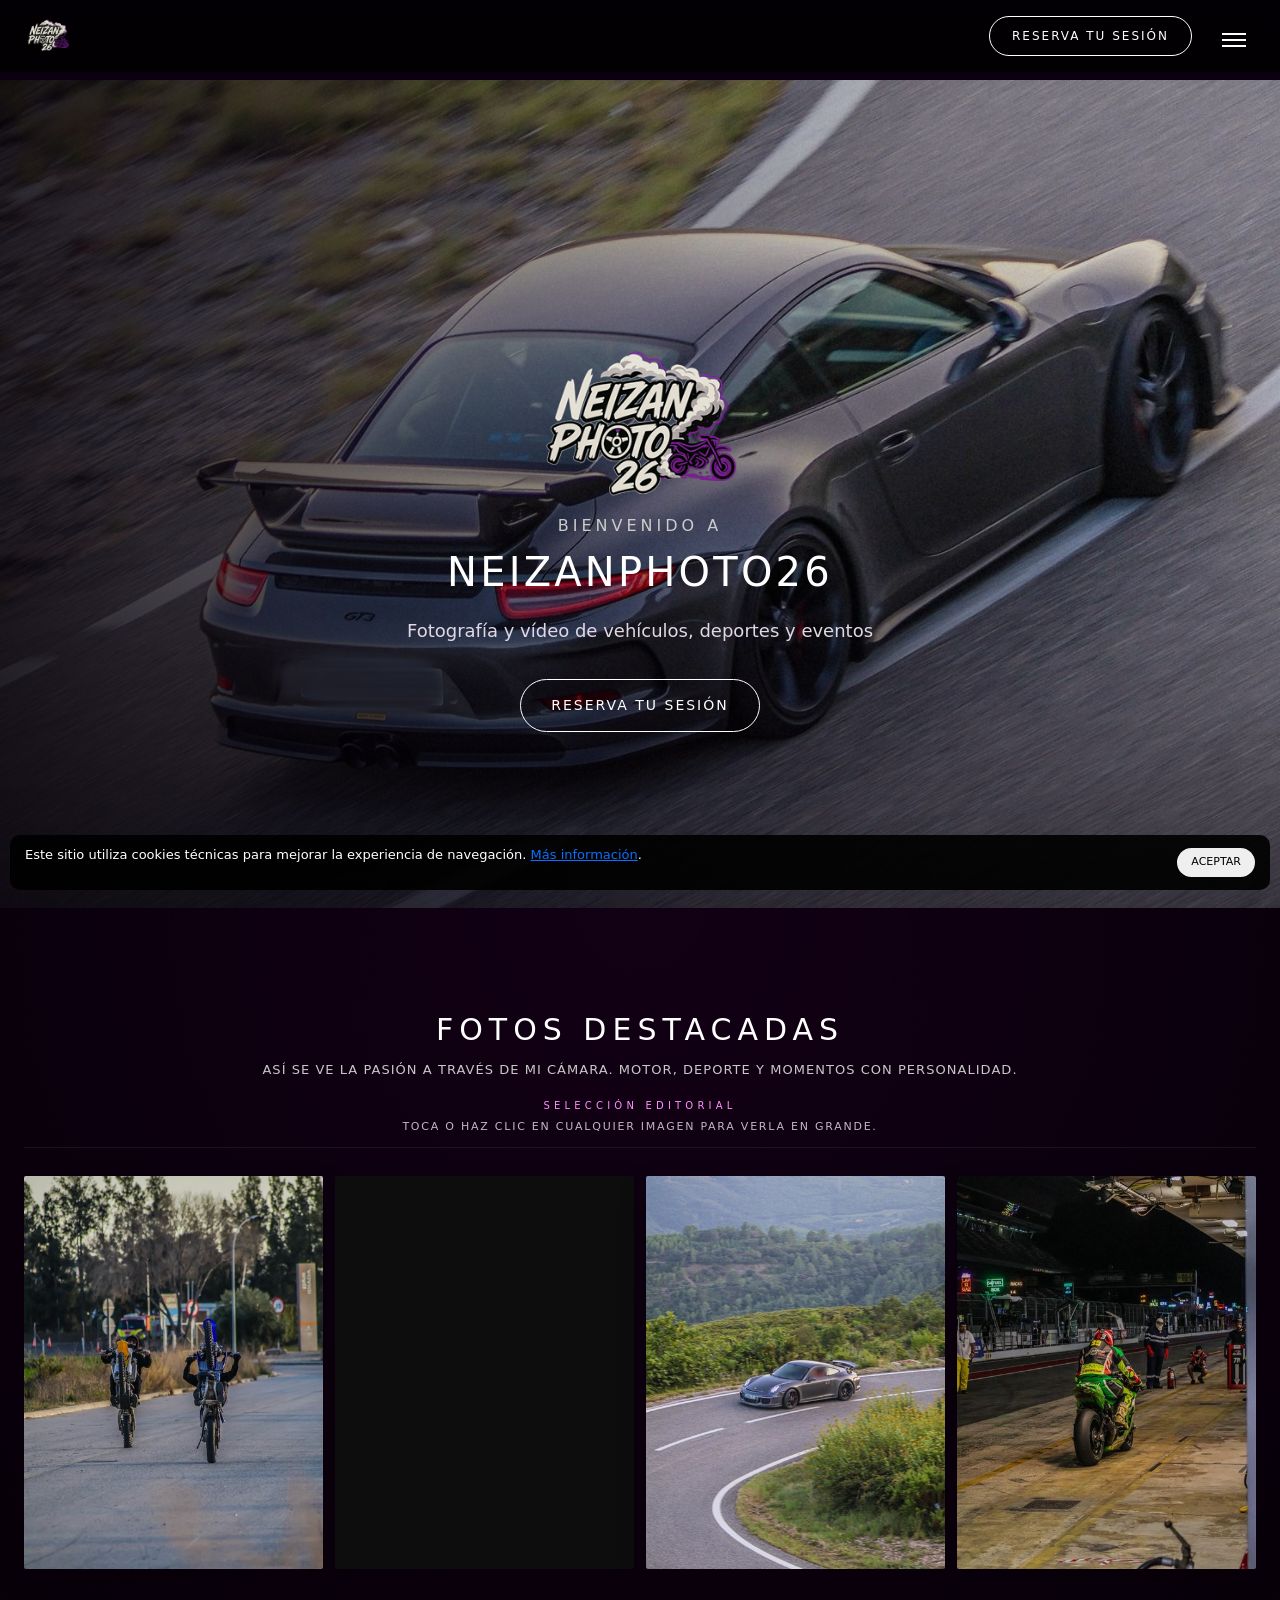
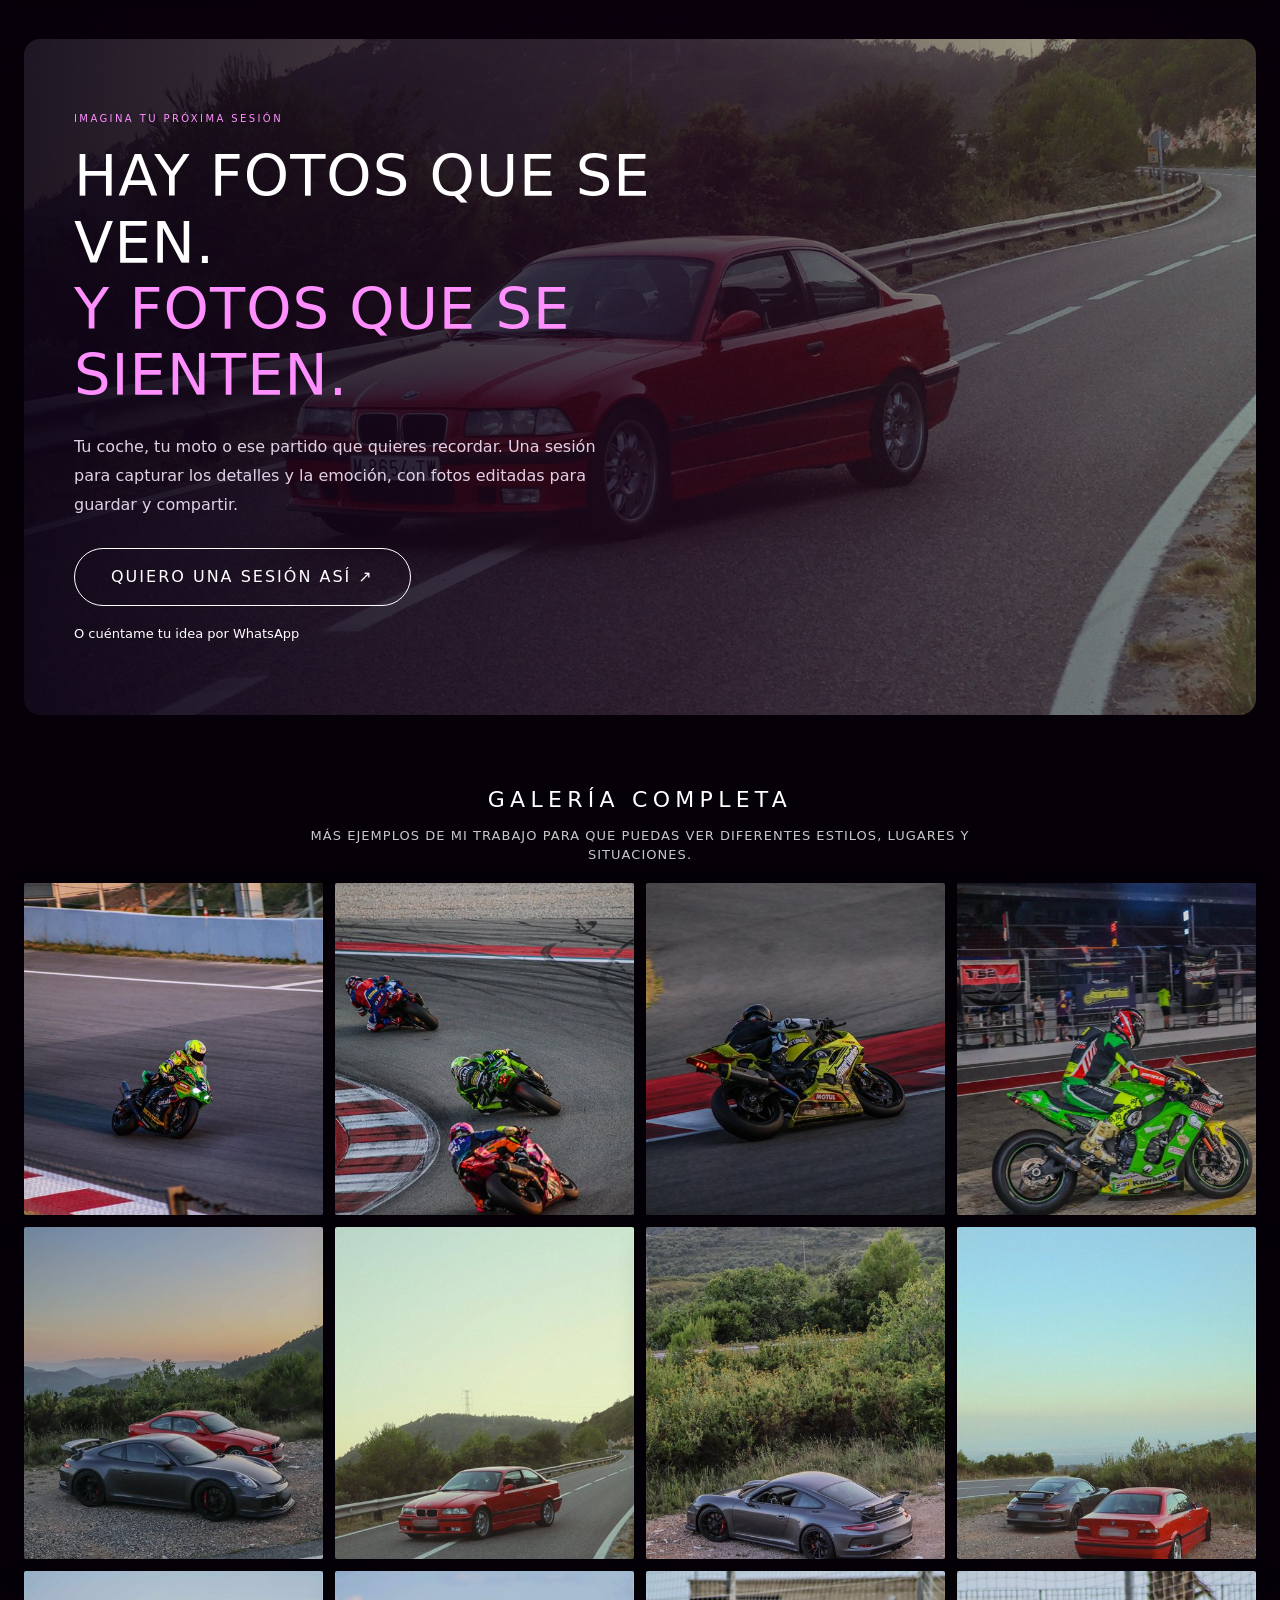
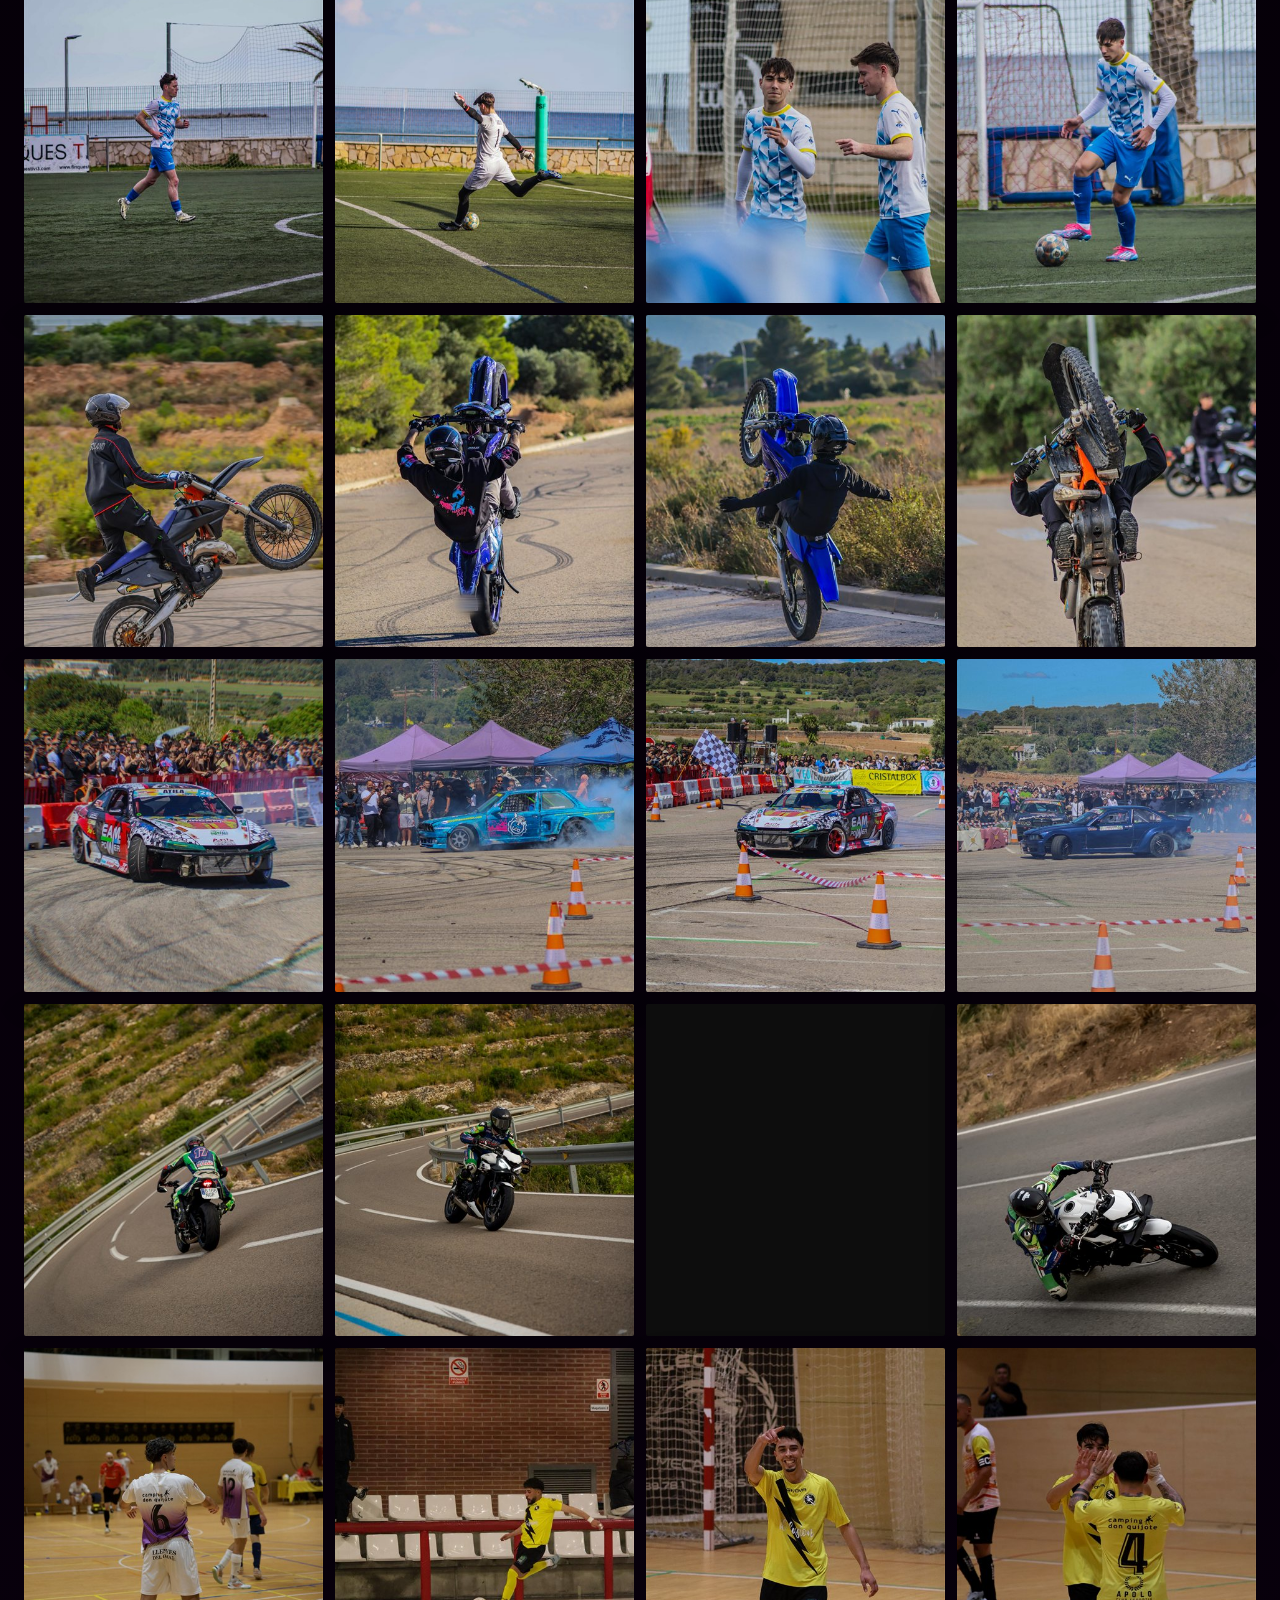
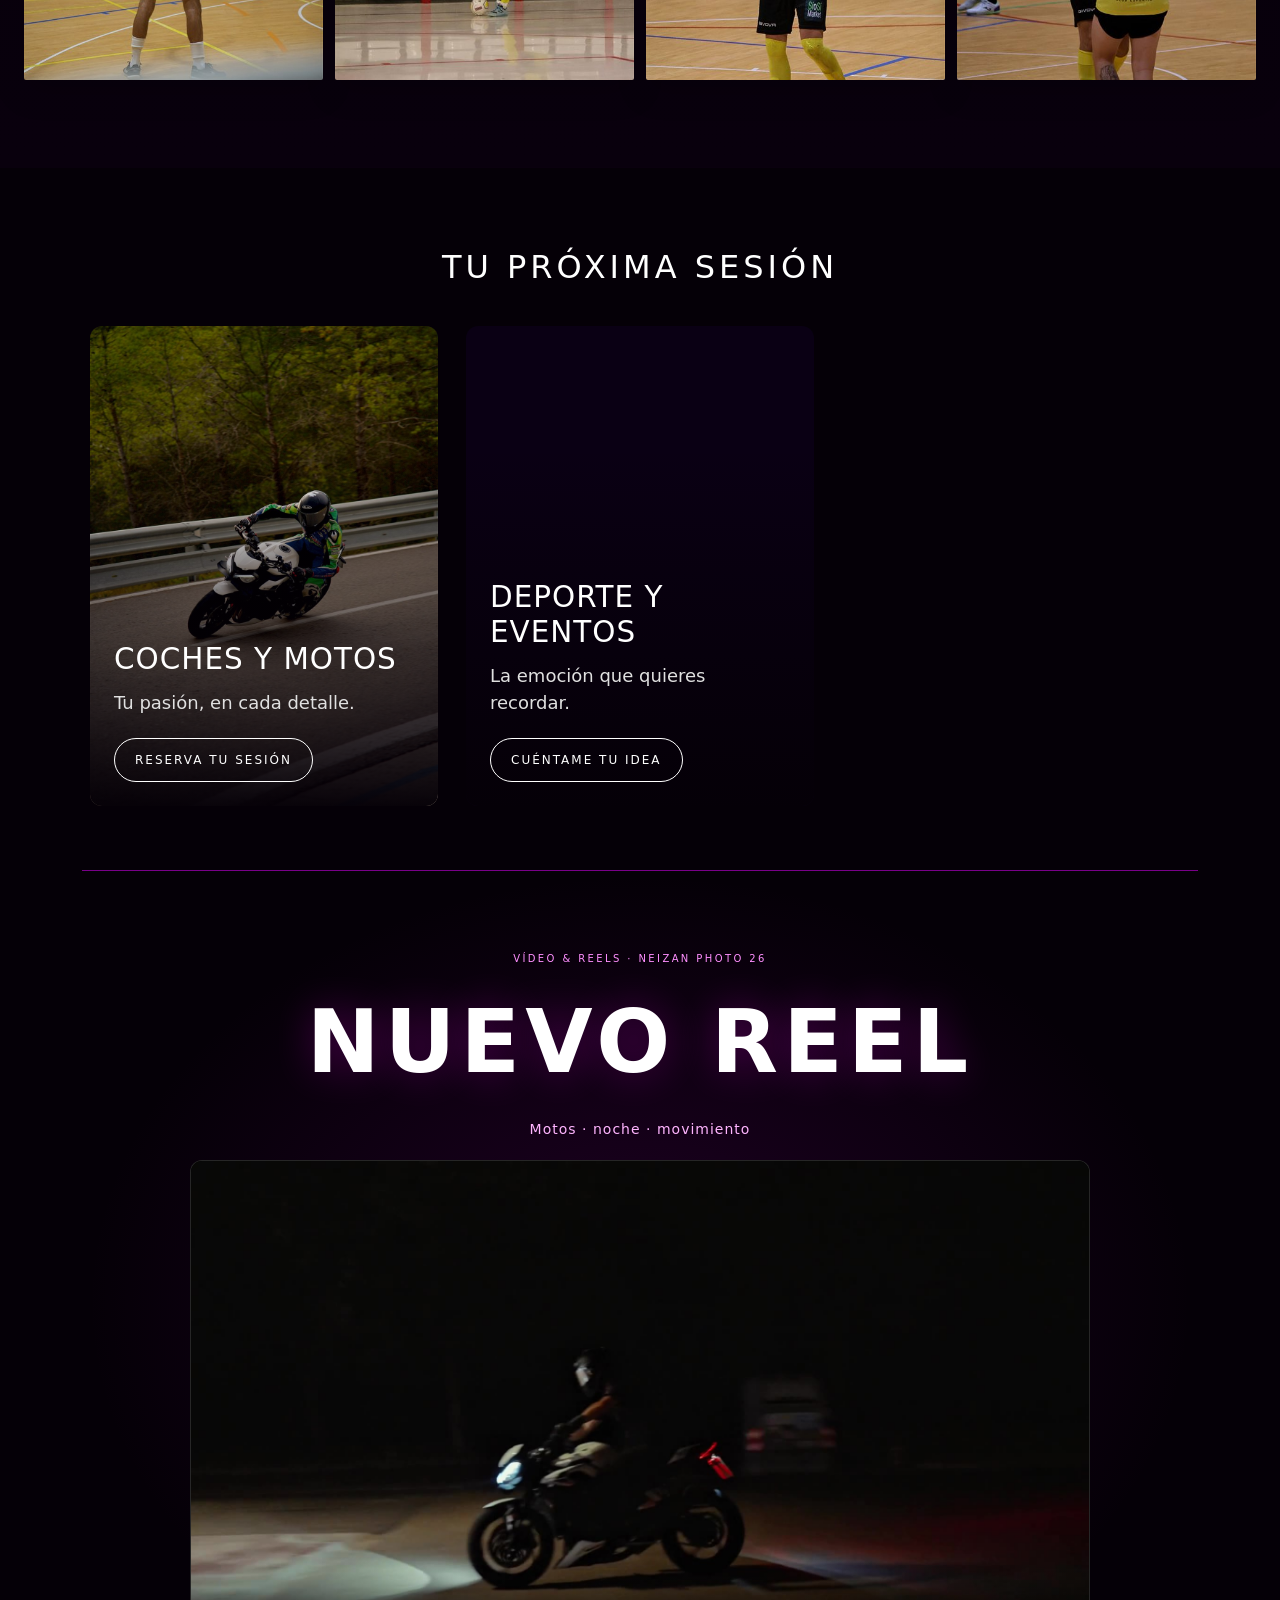
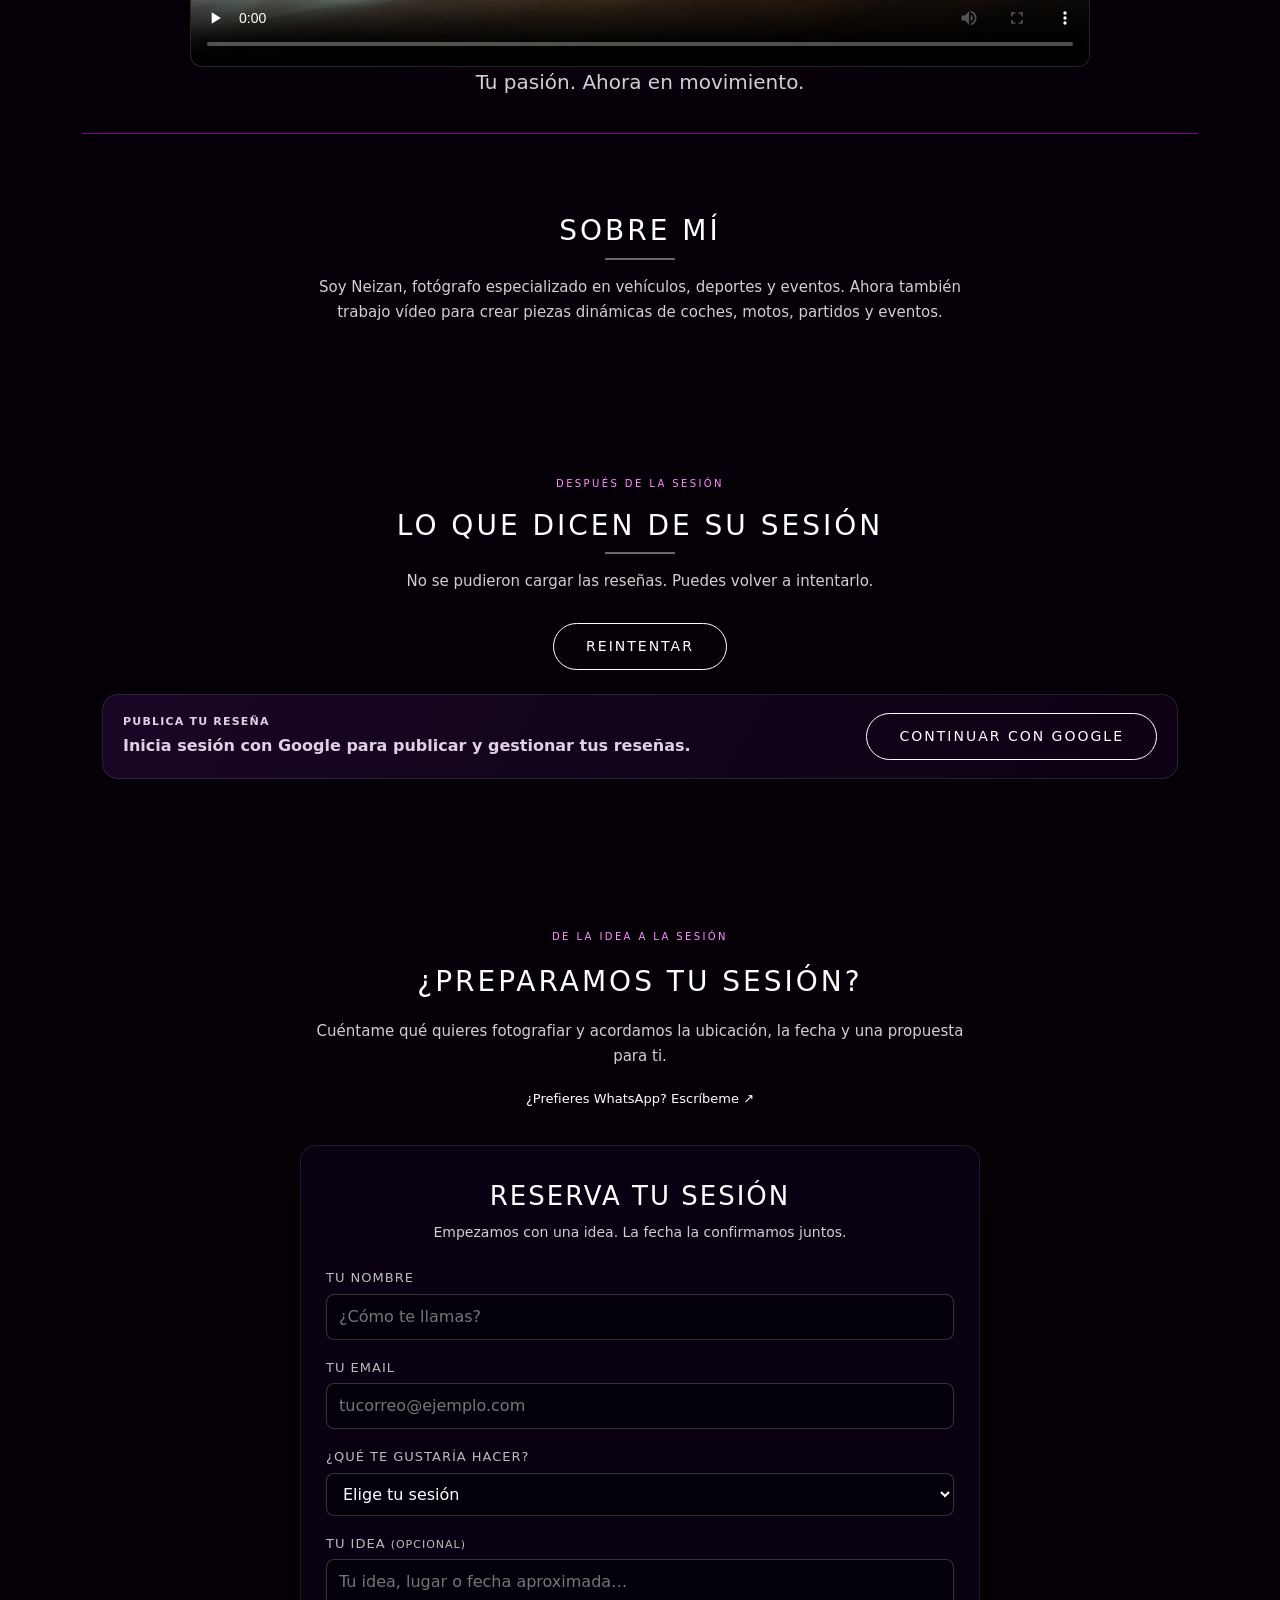
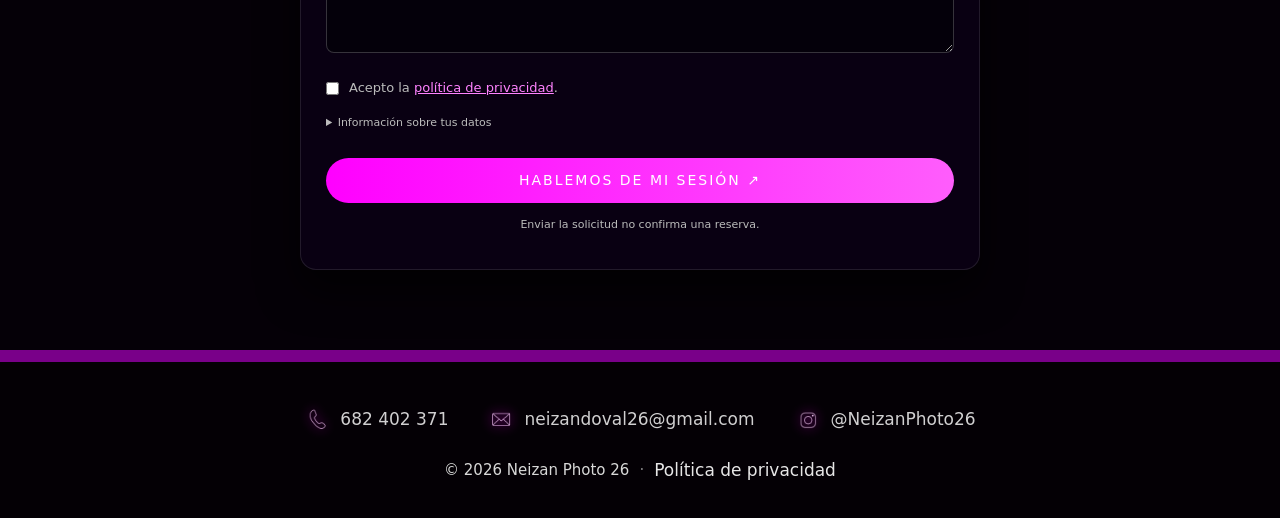
==== commit b6da9b24: "Sustituir el vídeo de próxima publicación por el nuevo reel" ====
--- a/index.html
+++ b/index.html
@@ -60,7 +60,7 @@
       ]}
     </script>
 
-    <link rel="stylesheet" href="Style.css?v=20261014-logo2">
+    <link rel="stylesheet" href="Style.css">
     <link rel="icon" href="img/logos/LogoNeizanPhoto.png" type="image/png">
 </head>
 
@@ -88,6 +88,7 @@
                 <li><a href="#inicio" class="enlacemenu">INICIO</a></li>
                 <li><a href="#fotos" class="enlacemenu">FOTOS</a></li>
                 <li><a href="#servicios" class="enlacemenu">SERVICIOS</a></li>
+                <li><a href="#sobre-mi" class="enlacemenu">SOBRE MÍ</a></li>
                 <li><a href="#resenas" class="enlacemenu">RESEÑAS</a></li>
                 <li><a href="#contacto" class="enlacemenu">CONTACTO</a></li>
             </ul>
@@ -102,8 +103,9 @@
             <div class="container">
                 <div class="heroContenido">
                     <img src="img/optimized/logos-LogoNeizanPhoto-256.png" alt="Neizan Photo 26" class="heroLogo" width="256" height="256" decoding="async">
-                    <h1 class="heroTitulo">Hagamos realidad tu idea</h1>
-                    <p class="heroTexto">Una sesión a tu medida, con tu estilo y tu personalidad.</p>
+                    <h2 class="heroBienvenido">BIENVENIDO A</h2>
+                    <h1 class="heroTitulo">NEIZANPHOTO26</h1>
+                    <p class="heroTexto">Fotografía y vídeo de vehículos, deportes y eventos</p>
                     <a href="#reserva" class="heroBoton">Reserva tu sesión</a>
                 </div>
             </div>
@@ -111,10 +113,13 @@
         <!-- SECCIÓN FOTOS -->
         <section class="fotos" id="fotos">
             <div class="container">
-                <h2 class="fotosTitulo fotosTituloDestacadas">Fotos destacadas</h2>
+                <h2 class="fotosTitulo">Fotos destacadas</h2>
+                <p class="fotosTexto">
+                    Así se ve la pasión a través de mi cámara. Motor, deporte y momentos con personalidad.
+                </p>
 
                 <div class="fotosInfo">
-
+                    <p class="fotosEyebrow">Selección editorial</p>
                     <p class="fotosHint">Toca o haz clic en cualquier imagen para verla en grande.</p>
                 </div>
 
@@ -152,116 +157,92 @@
                         </span>
                     </a>
                 </div>
-
+                
                 <section class="ctaVisual" aria-labelledby="ctaTitulo">
                     <div class="ctaContenido">
                         <p class="seccionEtiqueta">IMAGINA TU PRÓXIMA SESIÓN</p>
                         <h2 id="ctaTitulo">Hay fotos que se ven.<br><span>Y fotos que se sienten.</span></h2>
-                        <p>Una persona, un lugar, una celebración o una idea especial. Capturamos lo que te importa, con fotos editadas para guardar y compartir.</p>
-                        <div class="ctaAcciones"><a href="#reserva" class="heroBoton">Quiero una sesión así </a>
-                        <a href="https://wa.me/34682402371" class="whatsappBoton" target="_blank" rel="noopener"> Cuéntame tu idea por WhatsApp</a></div>
+                        <p>Tu coche, tu moto o ese partido que quieres recordar. Una sesión para capturar los detalles y la emoción, con fotos editadas para guardar y compartir.</p>
+                        <a href="#reserva" class="heroBoton">Quiero una sesión así <span aria-hidden="true">↗</span></a>
+                        <a href="https://wa.me/34682402371" class="enlaceSecundario" target="_blank" rel="noopener">O cuéntame tu idea por WhatsApp</a>
                     </div>
                 </section>
-                <h3 class="fotosSubtitulo">Galería completa</h3>
-                <p class="fotosTexto">Más ejemplos de mi trabajo para que puedas ver diferentes estilos, lugares y situaciones.</p>
-                <div class="fotosGrid">
-                    <a class="fotoItem" href="img/Carreras1.jpeg" data-lightbox="4" data-caption="Circuito" data-full="img/optimized/Carreras1-1600.jpg"><img src="img/optimized/Carreras1-480.jpg" alt="Circuito" class="fotoImg" loading="lazy" decoding="async" width="480" height="720" srcset="img/optimized/Carreras1-480.jpg 480w, img/optimized/Carreras1-960.jpg 960w" sizes="(max-width: 767px) 46vw, (max-width: 991px) 30vw, 340px"></a>
-                    <a class="fotoItem" href="img/Carreras2.jpeg" data-lightbox="5" data-caption="Circuito" data-full="img/optimized/Carreras2-1600.jpg"><img src="img/optimized/Carreras2-480.jpg" alt="Circuito" class="fotoImg" loading="lazy" decoding="async" width="480" height="720" srcset="img/optimized/Carreras2-480.jpg 480w, img/optimized/Carreras2-960.jpg 960w" sizes="(max-width: 767px) 46vw, (max-width: 991px) 30vw, 340px"></a>
-                    <a class="fotoItem" href="img/Carreras3.jpeg" data-lightbox="6" data-caption="Circuito" data-full="img/optimized/Carreras3-1600.jpg"><img src="img/optimized/Carreras3-480.jpg" alt="Circuito" class="fotoImg" loading="lazy" decoding="async" width="480" height="720" srcset="img/optimized/Carreras3-480.jpg 480w, img/optimized/Carreras3-960.jpg 960w" sizes="(max-width: 767px) 46vw, (max-width: 991px) 30vw, 340px"></a>
-                    <a class="fotoItem" href="img/Carreras4.jpeg" data-lightbox="7" data-caption="Circuito" data-full="img/optimized/Carreras4-1600.jpg"><img src="img/optimized/Carreras4-480.jpg" alt="Circuito" class="fotoImg" loading="lazy" decoding="async" width="480" height="720" srcset="img/optimized/Carreras4-480.jpg 480w, img/optimized/Carreras4-960.jpg 960w" sizes="(max-width: 767px) 46vw, (max-width: 991px) 30vw, 340px"></a>
-                    <a class="fotoItem" href="img/Coches1.jpeg" data-lightbox="8" data-caption="Porsche y BMW" data-full="img/optimized/Coches1-1600.jpg"><img src="img/optimized/Coches1-480.jpg" alt="Porsche y BMW" class="fotoImg" loading="lazy" decoding="async" width="480" height="720" srcset="img/optimized/Coches1-480.jpg 480w, img/optimized/Coches1-960.jpg 960w" sizes="(max-width: 767px) 46vw, (max-width: 991px) 30vw, 340px"></a>
-                    <a class="fotoItem" href="img/Coches2.jpeg" data-lightbox="9" data-caption="BMW en movimiento" data-full="img/optimized/Coches2-1600.jpg"><img src="img/optimized/Coches2-480.jpg" alt="BMW en movimiento" class="fotoImg" loading="lazy" decoding="async" width="480" height="720" srcset="img/optimized/Coches2-480.jpg 480w, img/optimized/Coches2-960.jpg 960w" sizes="(max-width: 767px) 46vw, (max-width: 991px) 30vw, 340px"></a>
-                    <a class="fotoItem" href="img/Coches3.jpeg" data-lightbox="10" data-caption="Porsche y BMW" data-full="img/optimized/Coches3-1600.jpg"><img src="img/optimized/Coches3-480.jpg" alt="Porsche y BMW" class="fotoImg" loading="lazy" decoding="async" width="480" height="720" srcset="img/optimized/Coches3-480.jpg 480w, img/optimized/Coches3-960.jpg 960w" sizes="(max-width: 767px) 46vw, (max-width: 991px) 30vw, 340px"></a>
-                    <a class="fotoItem" href="img/Coches4.jpeg" data-lightbox="11" data-caption="Porsche y BMW" data-full="img/optimized/Coches4-1600.jpg"><img src="img/optimized/Coches4-480.jpg" alt="Porsche y BMW" class="fotoImg" loading="lazy" decoding="async" width="480" height="720" srcset="img/optimized/Coches4-480.jpg 480w, img/optimized/Coches4-960.jpg 960w" sizes="(max-width: 767px) 46vw, (max-width: 991px) 30vw, 340px"></a>
-                    <a class="fotoItem" href="img/FlatTrack-Gerard2.jpeg" data-lightbox="12" data-caption="Piloto 17 en pista de tierra" data-full="img/optimized/FlatTrack-Gerard2-1600.jpg"><img src="img/optimized/FlatTrack-Gerard2-480.jpg" alt="Piloto 17 en pista de tierra" class="fotoImg" loading="lazy" decoding="async" width="480" height="720" srcset="img/optimized/FlatTrack-Gerard2-480.jpg 480w, img/optimized/FlatTrack-Gerard2-960.jpg 960w" sizes="(max-width: 767px) 46vw, (max-width: 991px) 30vw, 340px"></a>
-                    <a class="fotoItem" href="img/FlatTrack-MarcMarquez.jpeg" data-lightbox="13" data-caption="Piloto 93 tomando una curva" data-full="img/optimized/FlatTrack-MarcMarquez-1600.jpg"><img src="img/optimized/FlatTrack-MarcMarquez-480.jpg" alt="Piloto 93 tomando una curva" class="fotoImg" loading="lazy" decoding="async" width="480" height="720" srcset="img/optimized/FlatTrack-MarcMarquez-480.jpg 480w, img/optimized/FlatTrack-MarcMarquez-960.jpg 960w" sizes="(max-width: 767px) 46vw, (max-width: 991px) 30vw, 340px"></a>
-                    <a class="fotoItem" href="img/FlatTrack-DosPilotos.jpeg" data-lightbox="14" data-caption="Dos pilotos en pista de tierra" data-full="img/optimized/FlatTrack-DosPilotos-1600.jpg"><img src="img/optimized/FlatTrack-DosPilotos-480.jpg" alt="Dos pilotos en pista de tierra" class="fotoImg" loading="lazy" decoding="async" width="480" height="720" srcset="img/optimized/FlatTrack-DosPilotos-480.jpg 480w, img/optimized/FlatTrack-DosPilotos-960.jpg 960w" sizes="(max-width: 767px) 46vw, (max-width: 991px) 30vw, 340px"></a>
-                    <a class="fotoItem" href="img/FlatTrack-Gerard1.jpeg" data-lightbox="15" data-caption="Piloto 17 tomando una curva" data-full="img/optimized/FlatTrack-Gerard1-1600.jpg"><img src="img/optimized/FlatTrack-Gerard1-480.jpg" alt="Piloto 17 tomando una curva" class="fotoImg" loading="lazy" decoding="async" width="480" height="720" srcset="img/optimized/FlatTrack-Gerard1-480.jpg 480w, img/optimized/FlatTrack-Gerard1-960.jpg 960w" sizes="(max-width: 767px) 46vw, (max-width: 991px) 30vw, 340px"></a>
-                    <a class="fotoItem" href="img/Futbol1.jpeg" data-lightbox="16" data-caption="Fútbol · Césped" data-full="img/optimized/Futbol1-1600.jpg"><img src="img/optimized/Futbol1-480.jpg" alt="Fútbol · Césped" class="fotoImg" loading="lazy" decoding="async" width="480" height="720" srcset="img/optimized/Futbol1-480.jpg 480w, img/optimized/Futbol1-960.jpg 960w" sizes="(max-width: 767px) 46vw, (max-width: 991px) 30vw, 340px"></a>
-                    <a class="fotoItem" href="img/Futbol2.jpeg" data-lightbox="17" data-caption="Fútbol · Césped" data-full="img/optimized/Futbol2-1600.jpg"><img src="img/optimized/Futbol2-480.jpg" alt="Fútbol · Césped" class="fotoImg" loading="lazy" decoding="async" width="480" height="720" srcset="img/optimized/Futbol2-480.jpg 480w, img/optimized/Futbol2-960.jpg 960w" sizes="(max-width: 767px) 46vw, (max-width: 991px) 30vw, 340px"></a>
-                    <a class="fotoItem" href="img/Futbol3.jpeg" data-lightbox="18" data-caption="Fútbol · Césped" data-full="img/optimized/Futbol3-1600.jpg"><img src="img/optimized/Futbol3-480.jpg" alt="Fútbol · Césped" class="fotoImg" loading="lazy" decoding="async" width="480" height="720" srcset="img/optimized/Futbol3-480.jpg 480w, img/optimized/Futbol3-960.jpg 960w" sizes="(max-width: 767px) 46vw, (max-width: 991px) 30vw, 340px"></a>
-                    <a class="fotoItem" href="img/Futbol4.jpeg" data-lightbox="19" data-caption="Fútbol · Césped" data-full="img/optimized/Futbol4-1600.jpg"><img src="img/optimized/Futbol4-480.jpg" alt="Fútbol · Césped" class="fotoImg" loading="lazy" decoding="async" width="480" height="720" srcset="img/optimized/Futbol4-480.jpg 480w, img/optimized/Futbol4-960.jpg 960w" sizes="(max-width: 767px) 46vw, (max-width: 991px) 30vw, 340px"></a>
-                    <a class="fotoItem" href="img/Wheelies1.jpeg" data-lightbox="20" data-caption="Wheelies" data-full="img/optimized/Wheelies1-1600.jpg"><img src="img/optimized/Wheelies1-480.jpg" alt="Wheelies" class="fotoImg" loading="lazy" decoding="async" width="480" height="720" srcset="img/optimized/Wheelies1-480.jpg 480w, img/optimized/Wheelies1-960.jpg 960w" sizes="(max-width: 767px) 46vw, (max-width: 991px) 30vw, 340px"></a>
-                    <a class="fotoItem" href="img/Wheelies2.jpeg" data-lightbox="21" data-caption="Wheelies" data-full="img/optimized/Wheelies2-1600.jpg"><img src="img/optimized/Wheelies2-480.jpg" alt="Wheelies" class="fotoImg" loading="lazy" decoding="async" width="480" height="720" srcset="img/optimized/Wheelies2-480.jpg 480w, img/optimized/Wheelies2-960.jpg 960w" sizes="(max-width: 767px) 46vw, (max-width: 991px) 30vw, 340px"></a>
-                    <a class="fotoItem" href="img/Wheelies3.jpeg" data-lightbox="22" data-caption="Wheelies" data-full="img/optimized/Wheelies3-1600.jpg"><img src="img/optimized/Wheelies3-480.jpg" alt="Wheelies" class="fotoImg" loading="lazy" decoding="async" width="480" height="720" srcset="img/optimized/Wheelies3-480.jpg 480w, img/optimized/Wheelies3-960.jpg 960w" sizes="(max-width: 767px) 46vw, (max-width: 991px) 30vw, 340px"></a>
-                    <a class="fotoItem" href="img/Wheelies4.jpeg" data-lightbox="23" data-caption="Wheelies" data-full="img/optimized/Wheelies4-1600.jpg"><img src="img/optimized/Wheelies4-480.jpg" alt="Wheelies" class="fotoImg" loading="lazy" decoding="async" width="480" height="720" srcset="img/optimized/Wheelies4-480.jpg 480w, img/optimized/Wheelies4-960.jpg 960w" sizes="(max-width: 767px) 46vw, (max-width: 991px) 30vw, 340px"></a>
-                    <a class="fotoItem" href="img/Eventos1.jpeg" data-lightbox="24" data-caption="Drift" data-full="img/optimized/Eventos1-1600.jpg"><img src="img/optimized/Eventos1-480.jpg" alt="Drift" class="fotoImg" loading="lazy" decoding="async" width="480" height="600" srcset="img/optimized/Eventos1-480.jpg 480w, img/optimized/Eventos1-960.jpg 960w" sizes="(max-width: 767px) 46vw, (max-width: 991px) 30vw, 340px"></a>
-                    <a class="fotoItem" href="img/Eventos2.jpeg" data-lightbox="25" data-caption="Drift" data-full="img/optimized/Eventos2-1600.jpg"><img src="img/optimized/Eventos2-480.jpg" alt="Drift" class="fotoImg" loading="lazy" decoding="async" width="480" height="720" srcset="img/optimized/Eventos2-480.jpg 480w, img/optimized/Eventos2-960.jpg 960w" sizes="(max-width: 767px) 46vw, (max-width: 991px) 30vw, 340px"></a>
-                    <a class="fotoItem" href="img/Eventos3.jpeg" data-lightbox="26" data-caption="Drift" data-full="img/optimized/Eventos3-1600.jpg"><img src="img/optimized/Eventos3-480.jpg" alt="Drift" class="fotoImg" loading="lazy" decoding="async" width="480" height="720" srcset="img/optimized/Eventos3-480.jpg 480w, img/optimized/Eventos3-960.jpg 960w" sizes="(max-width: 767px) 46vw, (max-width: 991px) 30vw, 340px"></a>
-                    <a class="fotoItem" href="img/Eventos4.jpeg" data-lightbox="27" data-caption="Drift" data-full="img/optimized/Eventos4-1600.jpg"><img src="img/optimized/Eventos4-480.jpg" alt="Drift" class="fotoImg" loading="lazy" decoding="async" width="480" height="720" srcset="img/optimized/Eventos4-480.jpg 480w, img/optimized/Eventos4-960.jpg 960w" sizes="(max-width: 767px) 46vw, (max-width: 991px) 30vw, 340px"></a>
-                    <a class="fotoItem" href="img/MotoMovimiento1.jpeg" data-lightbox="28" data-caption="Moto en carretera vista desde atrás" data-full="img/optimized/MotoMovimiento1-1600.jpg"><img src="img/optimized/MotoMovimiento1-480.jpg" alt="Moto en carretera vista desde atrás" class="fotoImg" loading="lazy" decoding="async" width="480" height="720" srcset="img/optimized/MotoMovimiento1-480.jpg 480w, img/optimized/MotoMovimiento1-960.jpg 960w" sizes="(max-width: 767px) 46vw, (max-width: 991px) 30vw, 340px"></a>
-                    <a class="fotoItem" href="img/MotoMovimiento2.jpeg" data-lightbox="29" data-caption="Moto entrando en una curva" data-full="img/optimized/MotoMovimiento2-1600.jpg"><img src="img/optimized/MotoMovimiento2-480.jpg" alt="Moto entrando en una curva" class="fotoImg" loading="lazy" decoding="async" width="480" height="720" srcset="img/optimized/MotoMovimiento2-480.jpg 480w, img/optimized/MotoMovimiento2-960.jpg 960w" sizes="(max-width: 767px) 46vw, (max-width: 991px) 30vw, 340px"></a>
-                    <a class="fotoItem" href="img/MotoMovimiento3.jpeg" data-lightbox="30" data-caption="Moto inclinada tomando una curva" data-full="img/optimized/MotoMovimiento3-1600.jpg"><img src="img/optimized/MotoMovimiento3-480.jpg" alt="Moto inclinada tomando una curva" class="fotoImg" loading="lazy" decoding="async" width="480" height="720" srcset="img/optimized/MotoMovimiento3-480.jpg 480w, img/optimized/MotoMovimiento3-960.jpg 960w" sizes="(max-width: 767px) 46vw, (max-width: 991px) 30vw, 340px"></a>
-                    <a class="fotoItem" href="img/MotoMovimiento4.jpeg" data-lightbox="31" data-caption="Moto inclinada en una curva" data-full="img/optimized/MotoMovimiento4-1600.jpg"><img src="img/optimized/MotoMovimiento4-480.jpg" alt="Motorista tomando una curva visto desde arriba" class="fotoImg" loading="lazy" decoding="async" width="480" height="720" srcset="img/optimized/MotoMovimiento4-480.jpg 480w, img/optimized/MotoMovimiento4-960.jpg 960w" sizes="(max-width: 767px) 46vw, (max-width: 991px) 30vw, 340px"></a>
-                    <a class="fotoItem" href="img/Futsal1.jpeg" data-lightbox="32" data-caption="Jugador de fútbol sala en pista" data-full="img/optimized/Futsal1-1600.jpg"><img src="img/optimized/Futsal1-480.jpg" alt="Jugador de fútbol sala con el dorsal 6 en pista" class="fotoImg" loading="lazy" decoding="async" width="480" height="720" srcset="img/optimized/Futsal1-480.jpg 480w, img/optimized/Futsal1-960.jpg 960w" sizes="(max-width: 767px) 46vw, (max-width: 991px) 30vw, 340px"></a>
-                    <a class="fotoItem" href="img/Futsal2.jpeg" data-lightbox="33" data-caption="Fútbol sala" data-full="img/optimized/Futsal2-1600.jpg"><img src="img/optimized/Futsal2-480.jpg" alt="Fútbol sala" class="fotoImg" loading="lazy" decoding="async" width="480" height="720" srcset="img/optimized/Futsal2-480.jpg 480w, img/optimized/Futsal2-960.jpg 960w" sizes="(max-width: 767px) 46vw, (max-width: 991px) 30vw, 340px"></a>
-                    <a class="fotoItem" href="img/Futsal3.jpeg" data-lightbox="34" data-caption="Fútbol sala" data-full="img/optimized/Futsal3-1600.jpg"><img src="img/optimized/Futsal3-480.jpg" alt="Fútbol sala" class="fotoImg" loading="lazy" decoding="async" width="480" height="720" srcset="img/optimized/Futsal3-480.jpg 480w, img/optimized/Futsal3-960.jpg 960w" sizes="(max-width: 767px) 46vw, (max-width: 991px) 30vw, 340px"></a>
-                    <a class="fotoItem" href="img/Futsal4.jpeg" data-lightbox="35" data-caption="Fútbol sala" data-full="img/optimized/Futsal4-1600.jpg"><img src="img/optimized/Futsal4-480.jpg" alt="Fútbol sala" class="fotoImg" loading="lazy" decoding="async" width="480" height="720" srcset="img/optimized/Futsal4-480.jpg 480w, img/optimized/Futsal4-960.jpg 960w" sizes="(max-width: 767px) 46vw, (max-width: 991px) 30vw, 340px"></a>
-                </div>
-            </div>
-        </section>
+                <h3 class="fotosSubtitulo">Galería completa</h3>
+                <p class="fotosTexto">Más ejemplos de mi trabajo para que puedas ver diferentes estilos, lugares y situaciones.</p>
+                <div class="fotosGrid">
+                    <a class="fotoItem" href="img/Carreras1.jpeg" data-lightbox="4" data-caption="Circuito" data-full="img/optimized/Carreras1-1600.jpg"><img src="img/optimized/Carreras1-480.jpg" alt="Circuito" class="fotoImg" loading="lazy" decoding="async" width="480" height="720" srcset="img/optimized/Carreras1-480.jpg 480w, img/optimized/Carreras1-960.jpg 960w" sizes="(max-width: 767px) 46vw, (max-width: 991px) 30vw, 340px"></a>
+                    <a class="fotoItem" href="img/Carreras2.jpeg" data-lightbox="5" data-caption="Circuito" data-full="img/optimized/Carreras2-1600.jpg"><img src="img/optimized/Carreras2-480.jpg" alt="Circuito" class="fotoImg" loading="lazy" decoding="async" width="480" height="720" srcset="img/optimized/Carreras2-480.jpg 480w, img/optimized/Carreras2-960.jpg 960w" sizes="(max-width: 767px) 46vw, (max-width: 991px) 30vw, 340px"></a>
+                    <a class="fotoItem" href="img/Carreras3.jpeg" data-lightbox="6" data-caption="Circuito" data-full="img/optimized/Carreras3-1600.jpg"><img src="img/optimized/Carreras3-480.jpg" alt="Circuito" class="fotoImg" loading="lazy" decoding="async" width="480" height="720" srcset="img/optimized/Carreras3-480.jpg 480w, img/optimized/Carreras3-960.jpg 960w" sizes="(max-width: 767px) 46vw, (max-width: 991px) 30vw, 340px"></a>
+                    <a class="fotoItem" href="img/Carreras4.jpeg" data-lightbox="7" data-caption="Circuito" data-full="img/optimized/Carreras4-1600.jpg"><img src="img/optimized/Carreras4-480.jpg" alt="Circuito" class="fotoImg" loading="lazy" decoding="async" width="480" height="720" srcset="img/optimized/Carreras4-480.jpg 480w, img/optimized/Carreras4-960.jpg 960w" sizes="(max-width: 767px) 46vw, (max-width: 991px) 30vw, 340px"></a>
+                    <a class="fotoItem" href="img/Coches1.jpeg" data-lightbox="8" data-caption="Porsche y BMW" data-full="img/optimized/Coches1-1600.jpg"><img src="img/optimized/Coches1-480.jpg" alt="Porsche y BMW" class="fotoImg" loading="lazy" decoding="async" width="480" height="720" srcset="img/optimized/Coches1-480.jpg 480w, img/optimized/Coches1-960.jpg 960w" sizes="(max-width: 767px) 46vw, (max-width: 991px) 30vw, 340px"></a>
+                    <a class="fotoItem" href="img/Coches2.jpeg" data-lightbox="9" data-caption="BMW en movimiento" data-full="img/optimized/Coches2-1600.jpg"><img src="img/optimized/Coches2-480.jpg" alt="BMW en movimiento" class="fotoImg" loading="lazy" decoding="async" width="480" height="720" srcset="img/optimized/Coches2-480.jpg 480w, img/optimized/Coches2-960.jpg 960w" sizes="(max-width: 767px) 46vw, (max-width: 991px) 30vw, 340px"></a>
+                    <a class="fotoItem" href="img/Coches3.jpeg" data-lightbox="10" data-caption="Porsche y BMW" data-full="img/optimized/Coches3-1600.jpg"><img src="img/optimized/Coches3-480.jpg" alt="Porsche y BMW" class="fotoImg" loading="lazy" decoding="async" width="480" height="720" srcset="img/optimized/Coches3-480.jpg 480w, img/optimized/Coches3-960.jpg 960w" sizes="(max-width: 767px) 46vw, (max-width: 991px) 30vw, 340px"></a>
+                    <a class="fotoItem" href="img/Coches4.jpeg" data-lightbox="11" data-caption="Porsche y BMW" data-full="img/optimized/Coches4-1600.jpg"><img src="img/optimized/Coches4-480.jpg" alt="Porsche y BMW" class="fotoImg" loading="lazy" decoding="async" width="480" height="720" srcset="img/optimized/Coches4-480.jpg 480w, img/optimized/Coches4-960.jpg 960w" sizes="(max-width: 767px) 46vw, (max-width: 991px) 30vw, 340px"></a>
+                    <a class="fotoItem" href="img/Futbol1.jpeg" data-lightbox="12" data-caption="Fútbol · Césped" data-full="img/optimized/Futbol1-1600.jpg"><img src="img/optimized/Futbol1-480.jpg" alt="Fútbol · Césped" class="fotoImg" loading="lazy" decoding="async" width="480" height="720" srcset="img/optimized/Futbol1-480.jpg 480w, img/optimized/Futbol1-960.jpg 960w" sizes="(max-width: 767px) 46vw, (max-width: 991px) 30vw, 340px"></a>
+                    <a class="fotoItem" href="img/Futbol2.jpeg" data-lightbox="13" data-caption="Fútbol · Césped" data-full="img/optimized/Futbol2-1600.jpg"><img src="img/optimized/Futbol2-480.jpg" alt="Fútbol · Césped" class="fotoImg" loading="lazy" decoding="async" width="480" height="720" srcset="img/optimized/Futbol2-480.jpg 480w, img/optimized/Futbol2-960.jpg 960w" sizes="(max-width: 767px) 46vw, (max-width: 991px) 30vw, 340px"></a>
+                    <a class="fotoItem" href="img/Futbol3.jpeg" data-lightbox="14" data-caption="Fútbol · Césped" data-full="img/optimized/Futbol3-1600.jpg"><img src="img/optimized/Futbol3-480.jpg" alt="Fútbol · Césped" class="fotoImg" loading="lazy" decoding="async" width="480" height="720" srcset="img/optimized/Futbol3-480.jpg 480w, img/optimized/Futbol3-960.jpg 960w" sizes="(max-width: 767px) 46vw, (max-width: 991px) 30vw, 340px"></a>
+                    <a class="fotoItem" href="img/Futbol4.jpeg" data-lightbox="15" data-caption="Fútbol · Césped" data-full="img/optimized/Futbol4-1600.jpg"><img src="img/optimized/Futbol4-480.jpg" alt="Fútbol · Césped" class="fotoImg" loading="lazy" decoding="async" width="480" height="720" srcset="img/optimized/Futbol4-480.jpg 480w, img/optimized/Futbol4-960.jpg 960w" sizes="(max-width: 767px) 46vw, (max-width: 991px) 30vw, 340px"></a>
+                    <a class="fotoItem" href="img/Wheelies1.jpeg" data-lightbox="16" data-caption="Wheelies" data-full="img/optimized/Wheelies1-1600.jpg"><img src="img/optimized/Wheelies1-480.jpg" alt="Wheelies" class="fotoImg" loading="lazy" decoding="async" width="480" height="720" srcset="img/optimized/Wheelies1-480.jpg 480w, img/optimized/Wheelies1-960.jpg 960w" sizes="(max-width: 767px) 46vw, (max-width: 991px) 30vw, 340px"></a>
+                    <a class="fotoItem" href="img/Wheelies2.jpeg" data-lightbox="17" data-caption="Wheelies" data-full="img/optimized/Wheelies2-1600.jpg"><img src="img/optimized/Wheelies2-480.jpg" alt="Wheelies" class="fotoImg" loading="lazy" decoding="async" width="480" height="720" srcset="img/optimized/Wheelies2-480.jpg 480w, img/optimized/Wheelies2-960.jpg 960w" sizes="(max-width: 767px) 46vw, (max-width: 991px) 30vw, 340px"></a>
+                    <a class="fotoItem" href="img/Wheelies3.jpeg" data-lightbox="18" data-caption="Wheelies" data-full="img/optimized/Wheelies3-1600.jpg"><img src="img/optimized/Wheelies3-480.jpg" alt="Wheelies" class="fotoImg" loading="lazy" decoding="async" width="480" height="720" srcset="img/optimized/Wheelies3-480.jpg 480w, img/optimized/Wheelies3-960.jpg 960w" sizes="(max-width: 767px) 46vw, (max-width: 991px) 30vw, 340px"></a>
+                    <a class="fotoItem" href="img/Wheelies4.jpeg" data-lightbox="19" data-caption="Wheelies" data-full="img/optimized/Wheelies4-1600.jpg"><img src="img/optimized/Wheelies4-480.jpg" alt="Wheelies" class="fotoImg" loading="lazy" decoding="async" width="480" height="720" srcset="img/optimized/Wheelies4-480.jpg 480w, img/optimized/Wheelies4-960.jpg 960w" sizes="(max-width: 767px) 46vw, (max-width: 991px) 30vw, 340px"></a>
+                    <a class="fotoItem" href="img/Eventos1.jpeg" data-lightbox="20" data-caption="Drift" data-full="img/optimized/Eventos1-1600.jpg"><img src="img/optimized/Eventos1-480.jpg" alt="Drift" class="fotoImg" loading="lazy" decoding="async" width="480" height="600" srcset="img/optimized/Eventos1-480.jpg 480w, img/optimized/Eventos1-960.jpg 960w" sizes="(max-width: 767px) 46vw, (max-width: 991px) 30vw, 340px"></a>
+                    <a class="fotoItem" href="img/Eventos2.jpeg" data-lightbox="21" data-caption="Drift" data-full="img/optimized/Eventos2-1600.jpg"><img src="img/optimized/Eventos2-480.jpg" alt="Drift" class="fotoImg" loading="lazy" decoding="async" width="480" height="720" srcset="img/optimized/Eventos2-480.jpg 480w, img/optimized/Eventos2-960.jpg 960w" sizes="(max-width: 767px) 46vw, (max-width: 991px) 30vw, 340px"></a>
+                    <a class="fotoItem" href="img/Eventos3.jpeg" data-lightbox="22" data-caption="Drift" data-full="img/optimized/Eventos3-1600.jpg"><img src="img/optimized/Eventos3-480.jpg" alt="Drift" class="fotoImg" loading="lazy" decoding="async" width="480" height="720" srcset="img/optimized/Eventos3-480.jpg 480w, img/optimized/Eventos3-960.jpg 960w" sizes="(max-width: 767px) 46vw, (max-width: 991px) 30vw, 340px"></a>
+                    <a class="fotoItem" href="img/Eventos4.jpeg" data-lightbox="23" data-caption="Drift" data-full="img/optimized/Eventos4-1600.jpg"><img src="img/optimized/Eventos4-480.jpg" alt="Drift" class="fotoImg" loading="lazy" decoding="async" width="480" height="720" srcset="img/optimized/Eventos4-480.jpg 480w, img/optimized/Eventos4-960.jpg 960w" sizes="(max-width: 767px) 46vw, (max-width: 991px) 30vw, 340px"></a>
+                    <a class="fotoItem" href="img/MotoMovimiento1.jpeg" data-lightbox="24" data-caption="Moto en carretera vista desde atrás" data-full="img/optimized/MotoMovimiento1-1600.jpg"><img src="img/optimized/MotoMovimiento1-480.jpg" alt="Moto en carretera vista desde atrás" class="fotoImg" loading="lazy" decoding="async" width="480" height="720" srcset="img/optimized/MotoMovimiento1-480.jpg 480w, img/optimized/MotoMovimiento1-960.jpg 960w" sizes="(max-width: 767px) 46vw, (max-width: 991px) 30vw, 340px"></a>
+                    <a class="fotoItem" href="img/MotoMovimiento2.jpeg" data-lightbox="25" data-caption="Moto entrando en una curva" data-full="img/optimized/MotoMovimiento2-1600.jpg"><img src="img/optimized/MotoMovimiento2-480.jpg" alt="Moto entrando en una curva" class="fotoImg" loading="lazy" decoding="async" width="480" height="720" srcset="img/optimized/MotoMovimiento2-480.jpg 480w, img/optimized/MotoMovimiento2-960.jpg 960w" sizes="(max-width: 767px) 46vw, (max-width: 991px) 30vw, 340px"></a>
+                    <a class="fotoItem" href="img/MotoMovimiento3.jpeg" data-lightbox="26" data-caption="Moto inclinada tomando una curva" data-full="img/optimized/MotoMovimiento3-1600.jpg"><img src="img/optimized/MotoMovimiento3-480.jpg" alt="Moto inclinada tomando una curva" class="fotoImg" loading="lazy" decoding="async" width="480" height="720" srcset="img/optimized/MotoMovimiento3-480.jpg 480w, img/optimized/MotoMovimiento3-960.jpg 960w" sizes="(max-width: 767px) 46vw, (max-width: 991px) 30vw, 340px"></a>
+                    <a class="fotoItem" href="img/MotoMovimiento4.jpeg" data-lightbox="27" data-caption="Moto inclinada en una curva" data-full="img/optimized/MotoMovimiento4-1600.jpg"><img src="img/optimized/MotoMovimiento4-480.jpg" alt="Motorista tomando una curva visto desde arriba" class="fotoImg" loading="lazy" decoding="async" width="480" height="720" srcset="img/optimized/MotoMovimiento4-480.jpg 480w, img/optimized/MotoMovimiento4-960.jpg 960w" sizes="(max-width: 767px) 46vw, (max-width: 991px) 30vw, 340px"></a>
+                    <a class="fotoItem" href="img/Futsal1.jpeg" data-lightbox="28" data-caption="Jugador de fútbol sala en pista" data-full="img/optimized/Futsal1-1600.jpg"><img src="img/optimized/Futsal1-480.jpg" alt="Jugador de fútbol sala con el dorsal 6 en pista" class="fotoImg" loading="lazy" decoding="async" width="480" height="720" srcset="img/optimized/Futsal1-480.jpg 480w, img/optimized/Futsal1-960.jpg 960w" sizes="(max-width: 767px) 46vw, (max-width: 991px) 30vw, 340px"></a>
+                    <a class="fotoItem" href="img/Futsal2.jpeg" data-lightbox="29" data-caption="Fútbol sala" data-full="img/optimized/Futsal2-1600.jpg"><img src="img/optimized/Futsal2-480.jpg" alt="Fútbol sala" class="fotoImg" loading="lazy" decoding="async" width="480" height="720" srcset="img/optimized/Futsal2-480.jpg 480w, img/optimized/Futsal2-960.jpg 960w" sizes="(max-width: 767px) 46vw, (max-width: 991px) 30vw, 340px"></a>
+                    <a class="fotoItem" href="img/Futsal3.jpeg" data-lightbox="30" data-caption="Fútbol sala" data-full="img/optimized/Futsal3-1600.jpg"><img src="img/optimized/Futsal3-480.jpg" alt="Fútbol sala" class="fotoImg" loading="lazy" decoding="async" width="480" height="720" srcset="img/optimized/Futsal3-480.jpg 480w, img/optimized/Futsal3-960.jpg 960w" sizes="(max-width: 767px) 46vw, (max-width: 991px) 30vw, 340px"></a>
+                    <a class="fotoItem" href="img/Futsal4.jpeg" data-lightbox="31" data-caption="Fútbol sala" data-full="img/optimized/Futsal4-1600.jpg"><img src="img/optimized/Futsal4-480.jpg" alt="Fútbol sala" class="fotoImg" loading="lazy" decoding="async" width="480" height="720" srcset="img/optimized/Futsal4-480.jpg 480w, img/optimized/Futsal4-960.jpg 960w" sizes="(max-width: 767px) 46vw, (max-width: 991px) 30vw, 340px"></a>
+                </div>
+            </div>
+        </section>
         <section class="serviciosMotos" id="servicios">
             <div class="container">
-                <h2 class="serviciosTitulo">Una sesión a tu medida</h2>
-                <p class="serviciosIntro">Retratos, sesiones en pareja, celebraciones, deporte, marcas y productos. Tu idea también tiene sitio aquí. Cuéntame qué tienes en mente y preparamos una sesión a tu medida.</p>
+                <h2 class="serviciosTitulo">Tu próxima sesión</h2>
                 <div class="serviciosVisuales">
-                    <article class="servicioCard"><img src="img/optimized/MotoMovimiento3-480.jpg" srcset="img/optimized/MotoMovimiento3-480.jpg 480w, img/optimized/MotoMovimiento3-960.jpg 960w" sizes="(max-width: 767px) 90vw, 540px" alt="Motorista tomando una curva en una sesión de fotografía de motos" loading="lazy" decoding="async" width="480" height="720"><div><h3>Tu historia, en fotos</h3><p>Personas, aficiones y momentos que merecen quedarse.</p><a href="#reserva" class="heroBoton">Reserva tu sesión</a></div></article>
-                    <article class="servicioCard"><img src="img/optimized/Destacadas-FutbolCesped-480.jpg" alt="Acción durante un partido de fútbol" loading="lazy" decoding="async" width="480" height="720" srcset="img/optimized/Destacadas-FutbolCesped-480.jpg 480w, img/optimized/Destacadas-FutbolCesped-960.jpg 960w" sizes="(max-width: 767px) 90vw, 540px"><div><h3>Deporte y eventos</h3><p>La acción y los momentos que quieres recordar.</p><a href="#reserva" class="heroBoton">Cuéntame tu idea</a></div></article>
-                    <article class="servicioCard servicioMarca"><img src="img/optimized/HorseRider-480.jpg" srcset="img/optimized/HorseRider-480.jpg 480w, img/optimized/HorseRider-960.jpg 960w" sizes="(max-width: 991px) 90vw, 360px" alt="Fotografía de producto de una bebida Horse Rider con iluminación violeta" loading="lazy" decoding="async" width="480" height="720"><div><h3>Marcas y productos</h3><p>Fotografía para mostrar tu producto y dar personalidad a tu marca.</p><a href="#reserva" class="heroBoton">Hablemos de tu marca</a></div></article>
+                    <article class="servicioCard"><img src="img/optimized/MotoMovimiento3-480.jpg" srcset="img/optimized/MotoMovimiento3-480.jpg 480w, img/optimized/MotoMovimiento3-960.jpg 960w" sizes="(max-width: 767px) 90vw, 540px" alt="Motorista tomando una curva en una sesión de fotografía de motos" loading="lazy" decoding="async" width="480" height="720"><div><h3>Coches y motos</h3><p>Tu pasión, en cada detalle.</p><a href="#reserva" class="heroBoton">Reserva tu sesión</a></div></article>
+                    <article class="servicioCard"><img src="img/optimized/Destacadas-FutbolCesped-480.jpg" alt="Acción durante un partido de fútbol" loading="lazy" decoding="async" width="480" height="720" srcset="img/optimized/Destacadas-FutbolCesped-480.jpg 480w, img/optimized/Destacadas-FutbolCesped-960.jpg 960w" sizes="(max-width: 767px) 90vw, 540px"><div><h3>Deporte y eventos</h3><p>La emoción que quieres recordar.</p><a href="#reserva" class="heroBoton">Cuéntame tu idea</a></div></article>
                 </div>
                 <section class="videoEstreno" aria-labelledby="videoEstrenoTitulo">
                     <p class="seccionEtiqueta">VÍDEO &amp; REELS · NEIZAN PHOTO 26</p>
-                    <h2 id="videoEstrenoTitulo">PRÓXIMAMENTE</h2>
-                    <p class="trailerAdelanto">Un adelanto de lo que viene.</p>
+                    <h2 id="videoEstrenoTitulo">NUEVO REEL</h2>
                     <div class="trailerContenido">
-                        <video class="trailerVideo" controls playsinline preload="none" poster="video/trailer-gasolinera-alta-poster.jpg" width="1920" height="1080" aria-label="Tráiler de Neizan Photo 26 en una gasolinera">
-                            <source src="video/trailer-gasolinera-alta.mp4" type="video/mp4">
-                            Tu navegador no admite este vídeo. <a href="video/trailer-gasolinera-alta.mp4">Ver el tráiler</a>.
+                        <p class="trailerEtiqueta">Motos · noche · movimiento</p>
+                        <video class="trailerVideo" controls playsinline preload="none" poster="video/reel-neizan-photo26-poster.jpg" width="1920" height="1080" aria-label="Reel nocturno de moto de Neizan Photo 26">
+                            <source src="video/reel-neizan-photo26.mp4" type="video/mp4">
+                            Tu navegador no admite este vídeo. <a href="video/reel-neizan-photo26.mp4">Ver el reel</a>.
                         </video>
                     </div>
-
+                    <p>Tu pasión. Ahora en movimiento.</p>
                 </section>
             </div>
         </section>
-
-        <section class="reserva" id="reserva">
-            <div class="container reservaLayout">
-                <div class="reservaPresentacion">
-                    <p class="seccionEtiqueta">DE LA IDEA A LA SESIÓN</p>
-                    <h2>¿Preparamos tu sesión?</h2>
-                    <p>Cuéntame qué quieres fotografiar y acordamos la ubicación, la fecha y una propuesta para ti.</p>
-                    <a href="https://wa.me/34682402371" class="whatsappBoton" target="_blank" rel="noopener"> Hablemos por WhatsApp</a>
-                </div>
-                <div class="reservaCaja">
-                    <h3 class="reservaTitulo">Reserva tu sesión</h3>
-                    <p class="reservaTexto">Empezamos con una idea. La fecha la confirmamos juntos.</p>
-                    <form class="reservaForm" action="https://formspree.io/f/xyzrnpar" method="post">
-                        <div class="campoGrupo"><label for="nombre" class="campoLabel">Tu nombre</label><input type="text" id="nombre" name="nombre" class="campoInput" placeholder="¿Cómo te llamas?" autocomplete="name" required></div>
-                        <div class="campoGrupo"><label for="email" class="campoLabel">Tu email</label><input type="email" id="email" name="email" class="campoInput" placeholder="tucorreo@ejemplo.com" autocomplete="email" required></div>
-                        <div class="campoGrupo"><label for="tipoSesion" class="campoLabel">¿Qué te gustaría hacer?</label><select id="tipoSesion" name="tipoSesion" class="campoInput" required><option value="">Elige tu sesión</option><option value="coches">Fotos de mi coche</option><option value="motos">Fotos de mi moto</option><option value="retratos">Retratos / sesión personal</option><option value="pareja">Pareja / familia / amigos</option><option value="celebracion">Celebración o evento</option><option value="marca">Marca / producto / colaboración</option><option value="proyecto">Proyecto personal</option><option value="deporte">Deporte</option><option value="video" disabled>Vídeo / reels — próximamente</option><option value="otro">Otra idea / ayúdame a elegir</option></select></div>
-                        <div class="campoGrupo"><label for="mensaje" class="campoLabel">Tu idea <span>(opcional)</span></label><textarea id="mensaje" name="mensaje" class="campoInput campoTextarea" placeholder="Tu idea, lugar o fecha aproximada…" rows="3"></textarea></div>
-                        <label class="privacidadConsentimiento"><input type="checkbox" id="acepto" name="acepto" required><span>Acepto la <a href="Privacidad.html">política de privacidad</a>.</span></label>
-                        <details class="privacidadResumen"><summary>Información sobre tus datos</summary><p>Responsable: Neizan Photo 26. Finalidad: gestionar tu solicitud. Legitimación: tu consentimiento. Consulta los destinatarios y cómo ejercer tus derechos en la <a href="Privacidad.html">política de privacidad</a>.</p></details>
-                        <button type="submit" class="reservaBoton">Hablemos de mi sesión </button>
-                        <p class="formNota">Enviar la solicitud no confirma una reserva.</p>
-                    </form>
+        <!-- SECCIÓN SOBRE MÍ -->
+        <section id="sobre-mi" class="sobreMi">
+            <div class="container">
+                <div class="sobreMiContenido">
+                    <h2 class="sobreMiTitulo">Sobre mí</h2>
+                    <p class="sobreMiTexto">
+                        Soy Neizan, fotógrafo especializado en vehículos, deportes y eventos. Ahora también trabajo
+                        vídeo para crear piezas dinámicas de coches, motos, partidos y eventos.
+                    </p>
                 </div>
             </div>
         </section>
         <section class="resenas" id="resenas" aria-labelledby="resenasTitulo">
             <div class="container resenasContenido">
                 <p class="seccionEtiqueta">DESPUÉS DE LA SESIÓN</p>
-                <h2 id="resenasTitulo" class="sobreMiTitulo">Reseñas</h2>
+                <h2 id="resenasTitulo" class="sobreMiTitulo">Lo que dicen de su sesión</h2>
                 <p id="reviewsSummary" class="reviewsSummary" hidden></p>
                 <p id="reviewsStatus" class="sobreMiTexto" role="status">Las reseñas estarán disponibles próximamente.</p>
                 <div id="reviewsList" class="reviewsList"></div>
                 <a id="reviewsAll" class="heroBoton" href="Resenas.html" hidden>Ver todas las reseñas</a>
                 <button id="reviewsMore" type="button" class="heroBoton" hidden>Ver más reseñas</button>
-                <div id="reviewAccount" class="reviewAccount" hidden>
-                    <p id="reviewAccountStatus">Inicia sesión para gestionar tus reseñas.</p>
-                    <button id="reviewGoogleLogin" type="button" class="heroBoton" disabled>Continuar con Google</button>
-                    <button id="reviewGoogleLogout" type="button" class="heroBoton" hidden>Cerrar sesión</button>
-                </div>
                 <details class="reviewWrite">
                     <summary class="heroBoton">Escribe tu reseña</summary>
                     <form id="reviewForm" class="reservaCaja reviewForm">
@@ -286,6 +267,21 @@
                         <p id="reviewOwnershipHint" class="formNota">Podrás editar o eliminar tu reseña desde este mismo navegador mientras conserves sus datos.</p>
                     </form>
                 </details>
+                <div id="reviewAccount" class="reviewAccount" hidden>
+                    <div class="reviewAccountIdentity">
+                        <div id="reviewGoogleAvatarWrap" class="reviewAccountAvatar" hidden>
+                            <img id="reviewGoogleAvatar" alt="" referrerpolicy="no-referrer">
+                            <span id="reviewGoogleInitial" aria-hidden="true"></span>
+                        </div>
+                        <div class="reviewAccountDetails">
+                            <p id="reviewAccountLabel" class="reviewAccountLabel">Publica tu reseña</p>
+                            <p id="reviewAccountStatus" class="reviewAccountStatus">Inicia sesión para gestionar tus reseñas.</p>
+                            <p id="reviewAccountEmail" class="reviewAccountEmail" hidden></p>
+                        </div>
+                    </div>
+                    <button id="reviewGoogleLogin" type="button" class="heroBoton" disabled>Continuar con Google</button>
+                    <button id="reviewGoogleLogout" type="button" class="reviewAccountLogout" hidden>Cerrar sesión</button>
+                </div>
                 <div id="reviewDeletePanel" class="reservaCaja reviewDeletePanel" hidden>
                     <h3>Eliminar mi reseña</h3>
                     <p>Tu reseña y sus fotos se borrarán de forma permanente. ¿Quieres continuar?</p>
@@ -294,6 +290,30 @@
                     <p id="reviewDeleteFeedback" class="reviewFeedback" role="status"></p>
                 </div>
                 <noscript><p>Activa JavaScript para consultar y enviar reseñas.</p></noscript>
+            </div>
+        </section>
+        <section class="reserva" id="reserva">
+            <div class="container reservaLayout">
+                <div class="reservaPresentacion">
+                    <p class="seccionEtiqueta">DE LA IDEA A LA SESIÓN</p>
+                    <h2>¿Preparamos tu sesión?</h2>
+                    <p>Cuéntame qué quieres fotografiar y acordamos la ubicación, la fecha y una propuesta para ti.</p>
+                    <a href="https://wa.me/34682402371" class="enlaceSecundario" target="_blank" rel="noopener">¿Prefieres WhatsApp? Escríbeme <span aria-hidden="true">↗</span></a>
+                </div>
+                <div class="reservaCaja">
+                    <h3 class="reservaTitulo">Reserva tu sesión</h3>
+                    <p class="reservaTexto">Empezamos con una idea. La fecha la confirmamos juntos.</p>
+                    <form class="reservaForm" action="https://formspree.io/f/xyzrnpar" method="post">
+                        <div class="campoGrupo"><label for="nombre" class="campoLabel">Tu nombre</label><input type="text" id="nombre" name="nombre" class="campoInput" placeholder="¿Cómo te llamas?" autocomplete="name" required></div>
+                        <div class="campoGrupo"><label for="email" class="campoLabel">Tu email</label><input type="email" id="email" name="email" class="campoInput" placeholder="tucorreo@ejemplo.com" autocomplete="email" required></div>
+                        <div class="campoGrupo"><label for="tipoSesion" class="campoLabel">¿Qué te gustaría hacer?</label><select id="tipoSesion" name="tipoSesion" class="campoInput" required><option value="">Elige tu sesión</option><option value="coches">Fotos de mi coche</option><option value="motos">Fotos de mi moto</option><option value="deporte">Deporte o evento</option><option value="video">Vídeo / reels</option><option value="foto-video">Foto + vídeo</option><option value="otro">Otra idea / ayúdame a elegir</option></select></div>
+                        <div class="campoGrupo"><label for="mensaje" class="campoLabel">Tu idea <span>(opcional)</span></label><textarea id="mensaje" name="mensaje" class="campoInput campoTextarea" placeholder="Tu idea, lugar o fecha aproximada…" rows="3"></textarea></div>
+                        <label class="privacidadConsentimiento"><input type="checkbox" id="acepto" name="acepto" required><span>Acepto la <a href="Privacidad.html">política de privacidad</a>.</span></label>
+                        <details class="privacidadResumen"><summary>Información sobre tus datos</summary><p>Responsable: Neizan Photo 26. Finalidad: gestionar tu solicitud. Legitimación: tu consentimiento. Consulta los destinatarios y cómo ejercer tus derechos en la <a href="Privacidad.html">política de privacidad</a>.</p></details>
+                        <button type="submit" class="reservaBoton">Hablemos de mi sesión <span aria-hidden="true">↗</span></button>
+                        <p class="formNota">Enviar la solicitud no confirma una reserva.</p>
+                    </form>
+                </div>
             </div>
         </section>
     </main>
@@ -353,6 +373,7 @@
         </figure>
         <button class="lightboxNav lightboxNext" id="lightboxNext" aria-label="Siguiente imagen">&#10095;</button>
     </div>
+
 
     <!-- Script cookies -->
     <script>
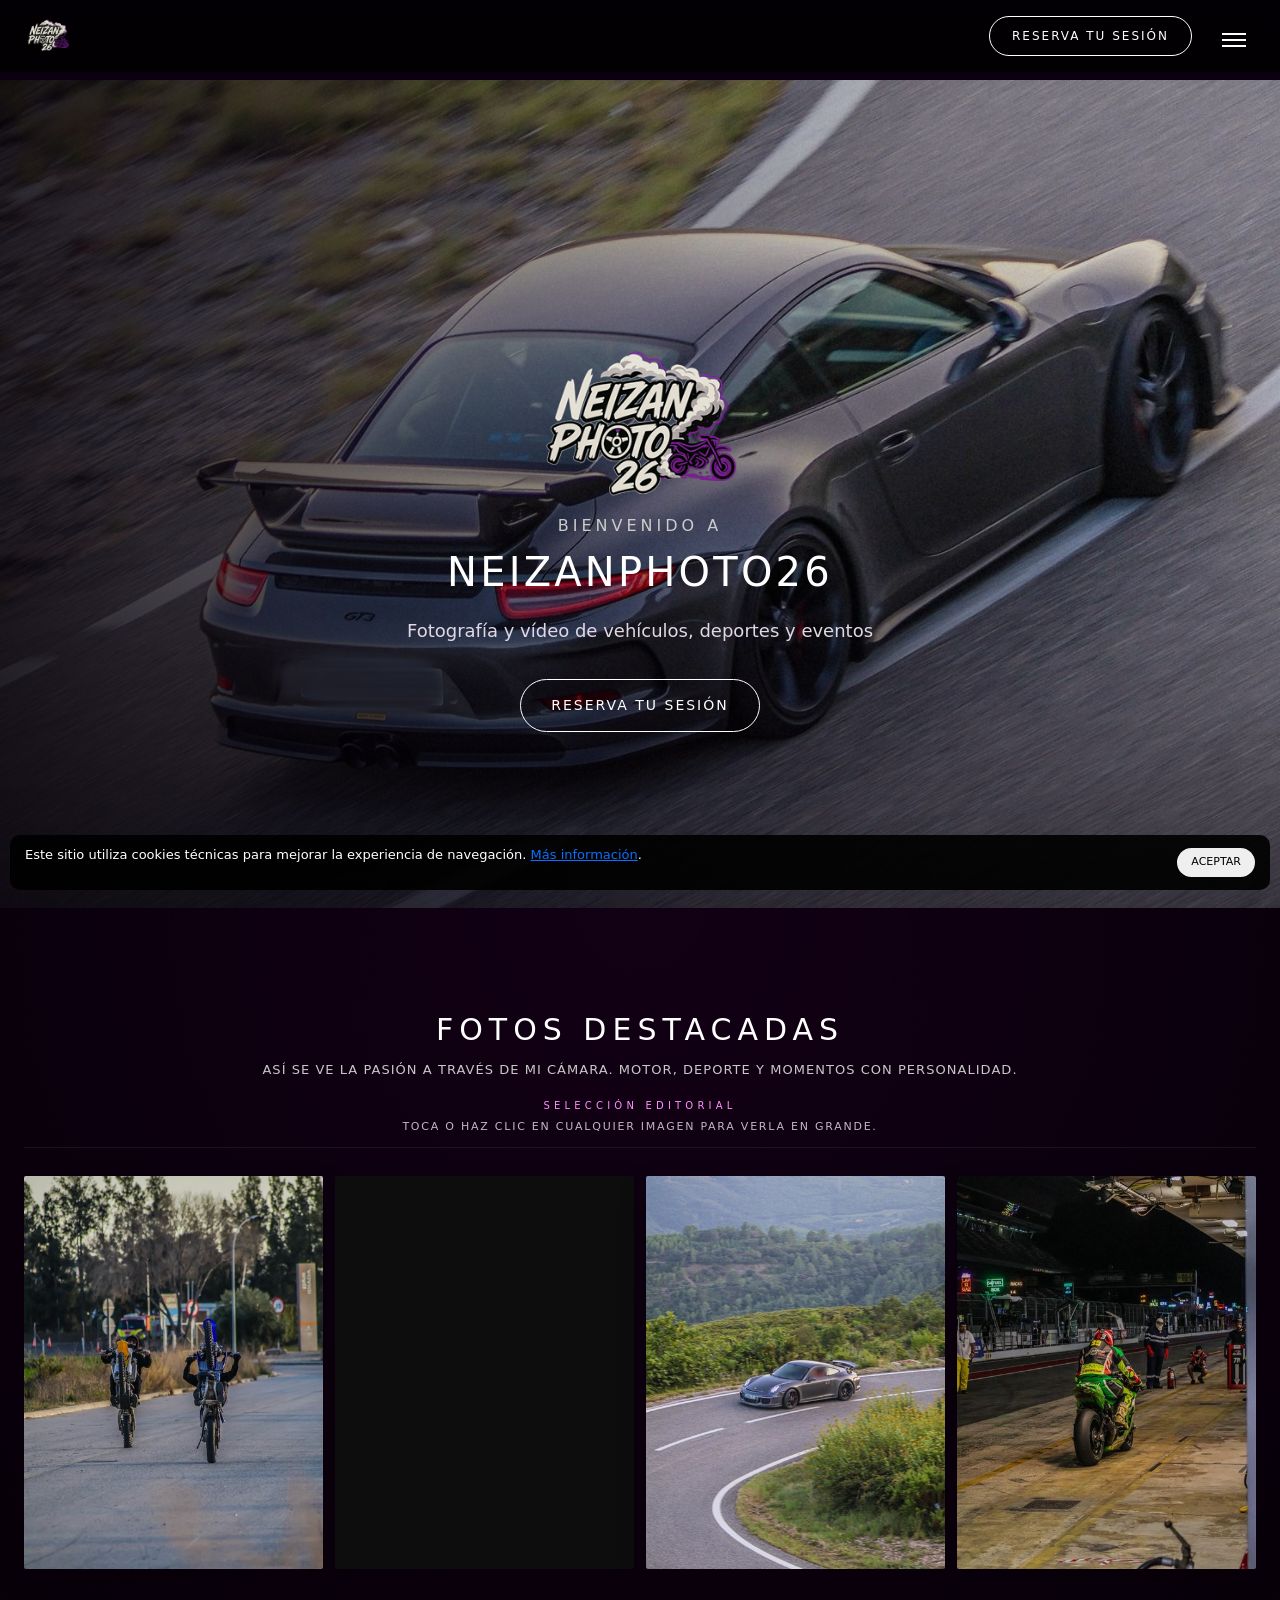
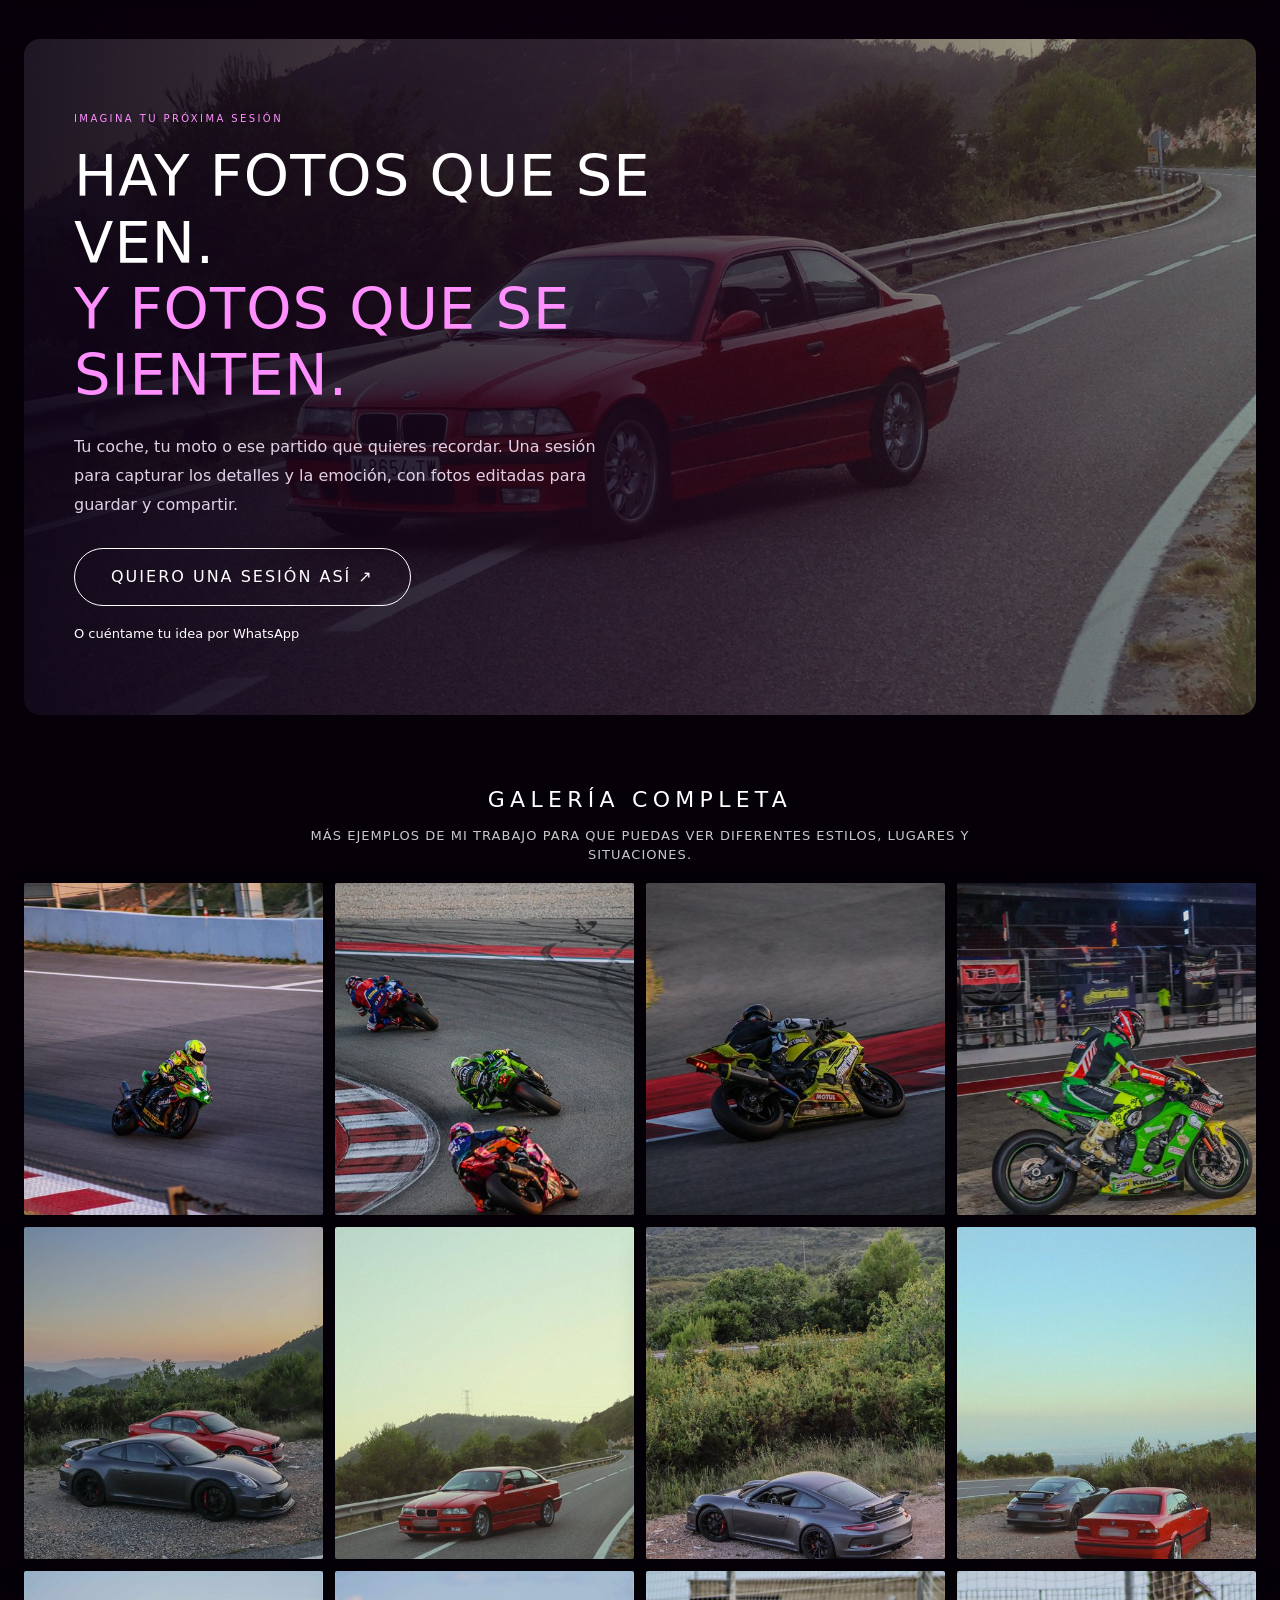
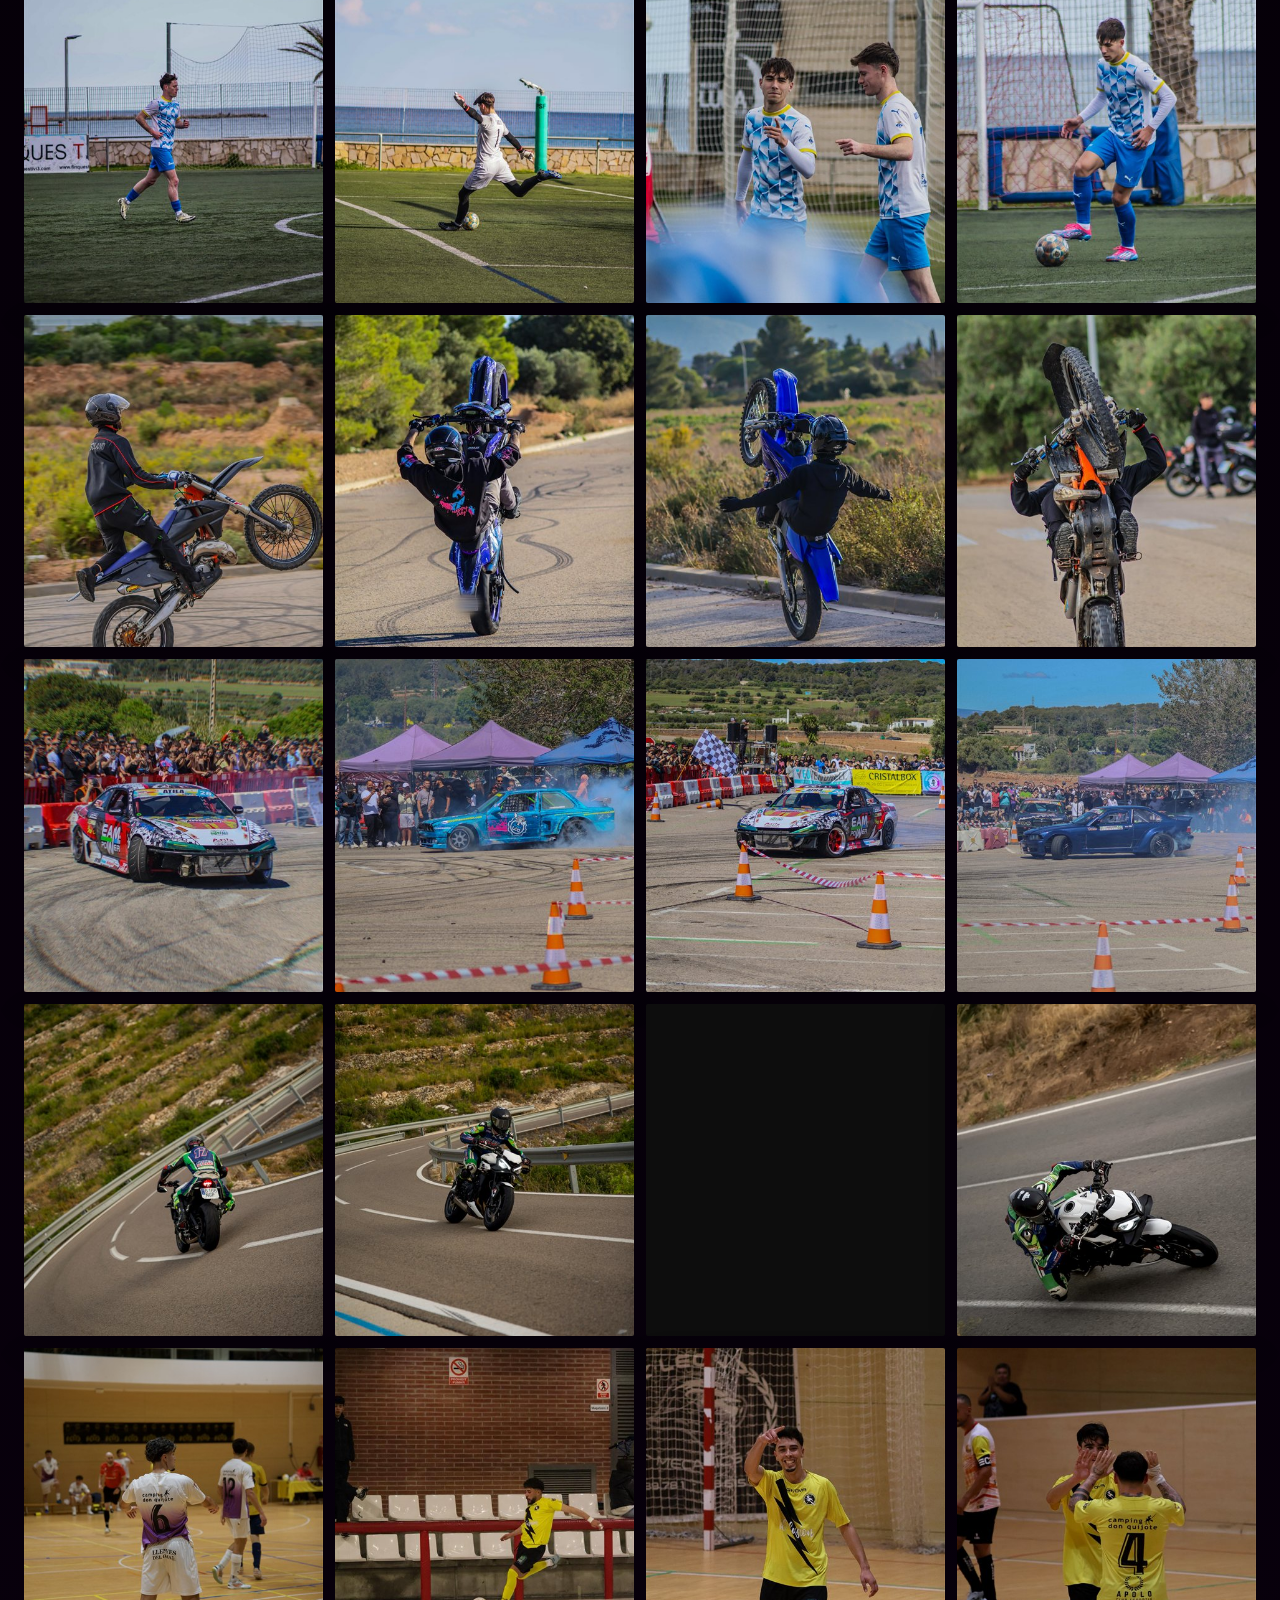
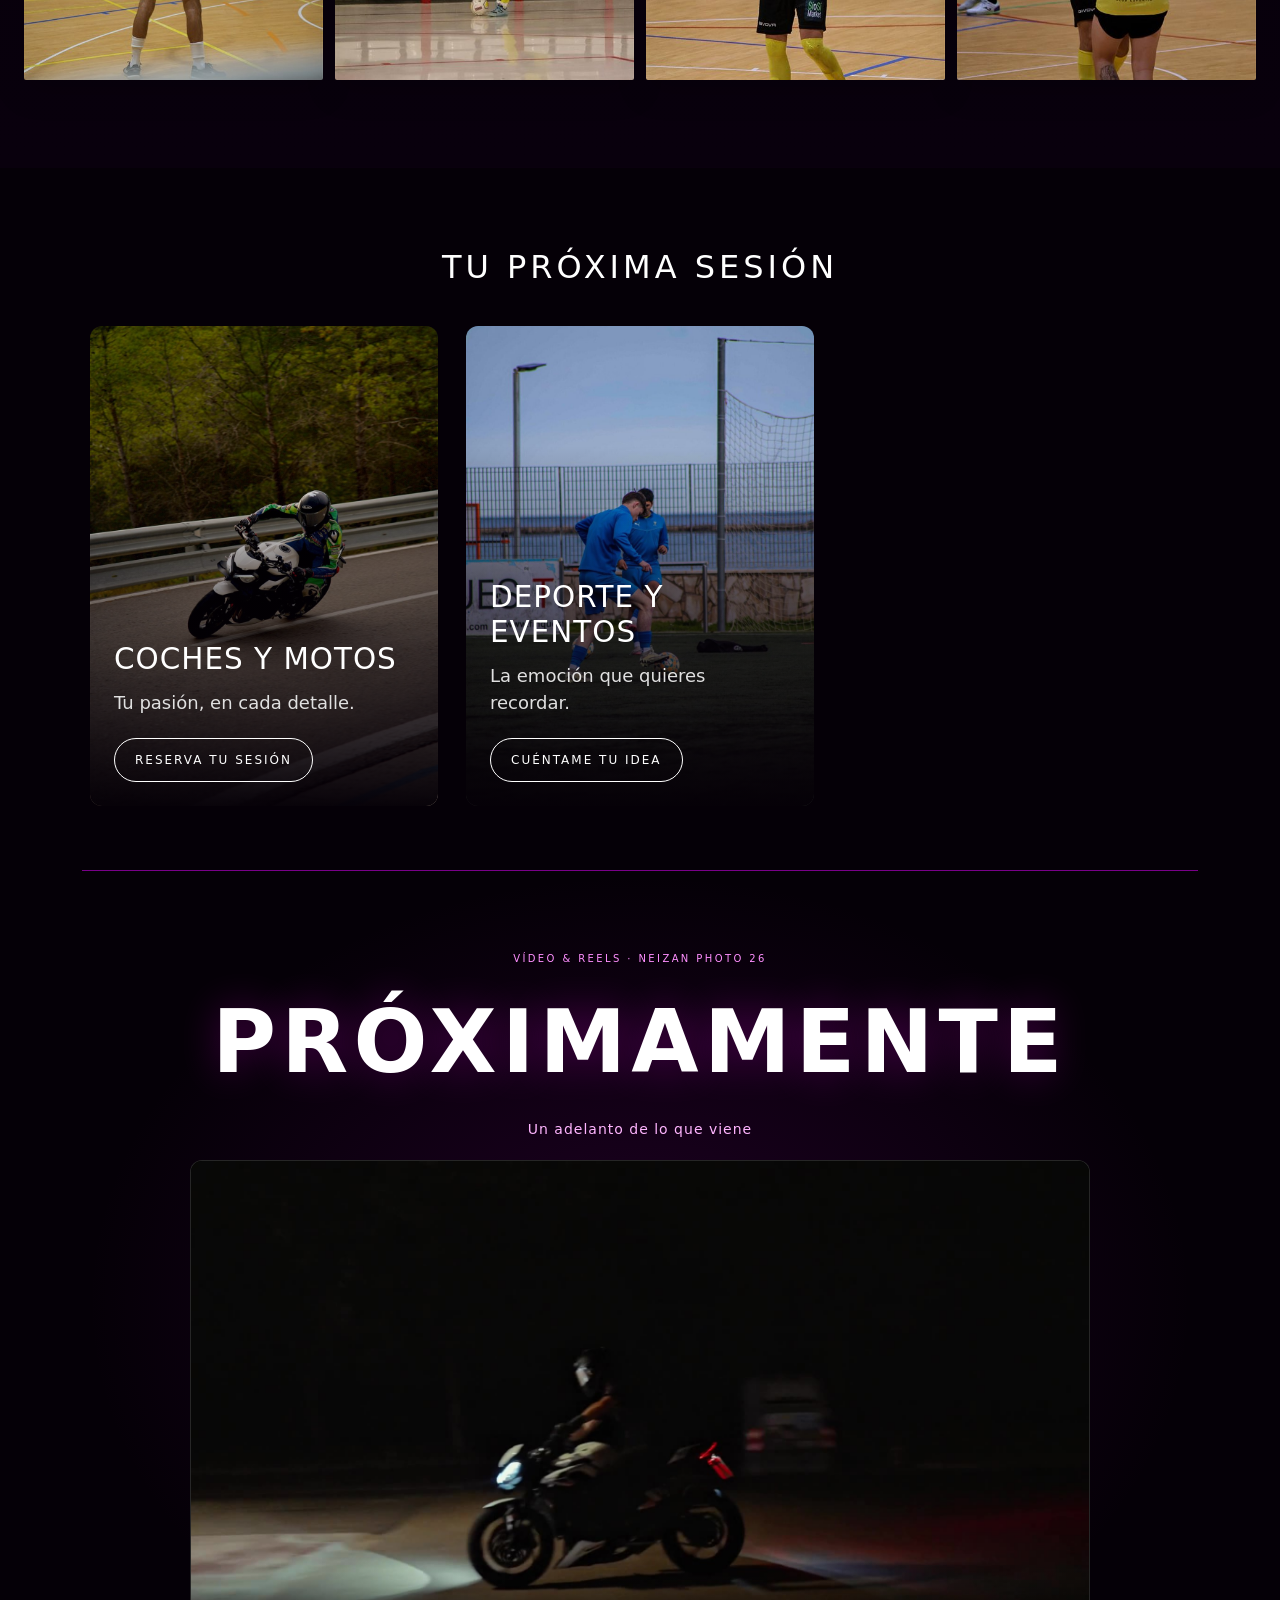
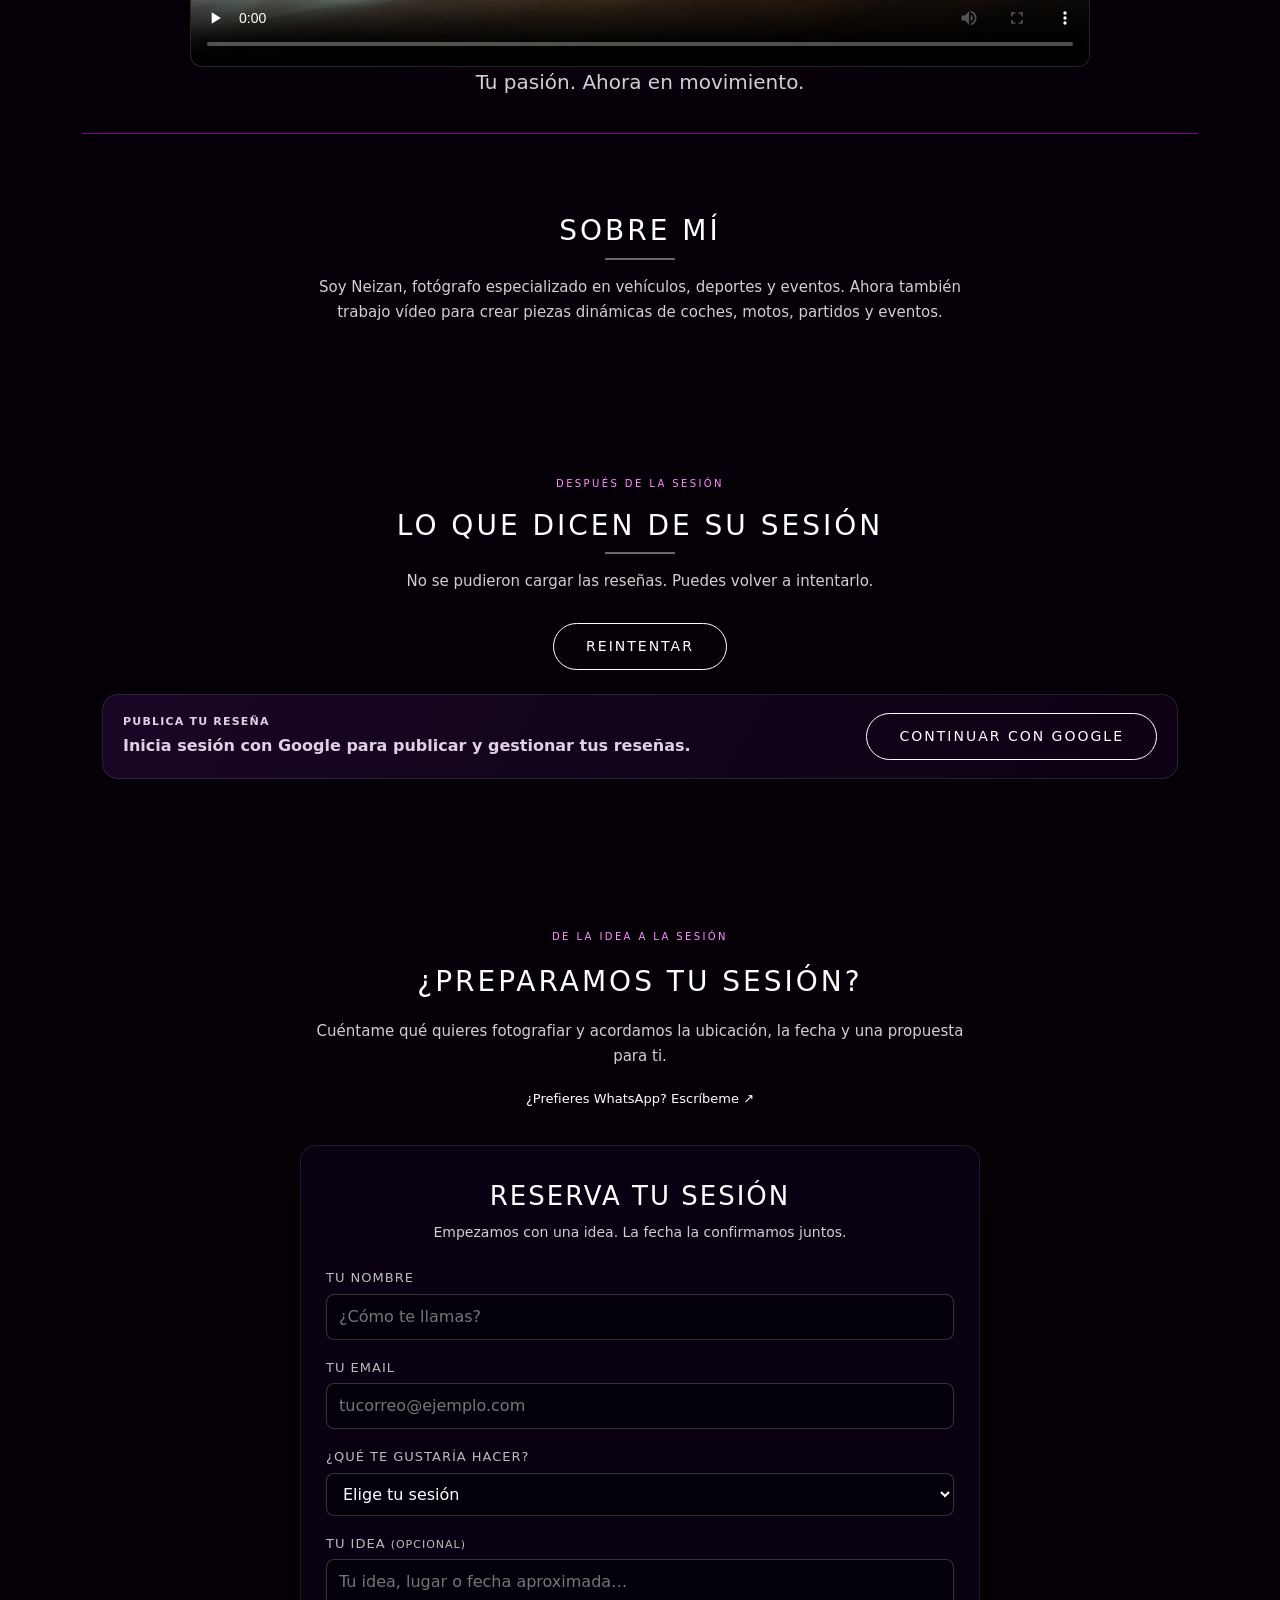
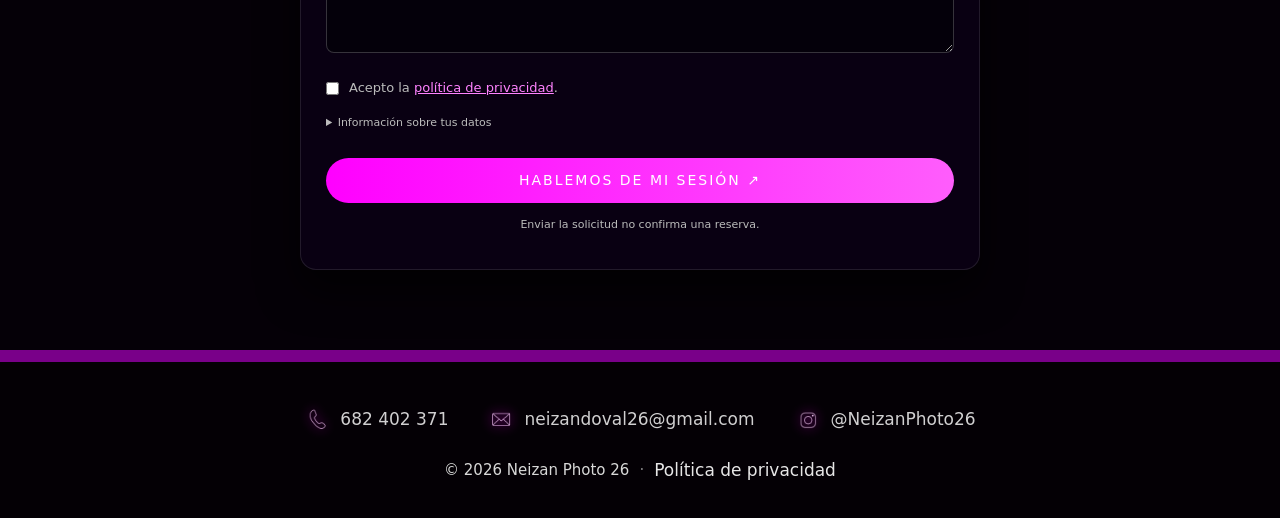
==== commit b9c86115: "Mantener el mensaje Próximamente con el nuevo vídeo" ====
--- a/index.html
+++ b/index.html
@@ -210,12 +210,12 @@
                 </div>
                 <section class="videoEstreno" aria-labelledby="videoEstrenoTitulo">
                     <p class="seccionEtiqueta">VÍDEO &amp; REELS · NEIZAN PHOTO 26</p>
-                    <h2 id="videoEstrenoTitulo">NUEVO REEL</h2>
+                    <h2 id="videoEstrenoTitulo">PRÓXIMAMENTE</h2>
                     <div class="trailerContenido">
-                        <p class="trailerEtiqueta">Motos · noche · movimiento</p>
+                        <p class="trailerEtiqueta">Un adelanto de lo que viene</p>
                         <video class="trailerVideo" controls playsinline preload="none" poster="video/reel-neizan-photo26-poster.jpg" width="1920" height="1080" aria-label="Reel nocturno de moto de Neizan Photo 26">
                             <source src="video/reel-neizan-photo26.mp4" type="video/mp4">
-                            Tu navegador no admite este vídeo. <a href="video/reel-neizan-photo26.mp4">Ver el reel</a>.
+                            Tu navegador no admite este vídeo. <a href="video/reel-neizan-photo26.mp4">Ver el tráiler</a>.
                         </video>
                     </div>
                     <p>Tu pasión. Ahora en movimiento.</p>
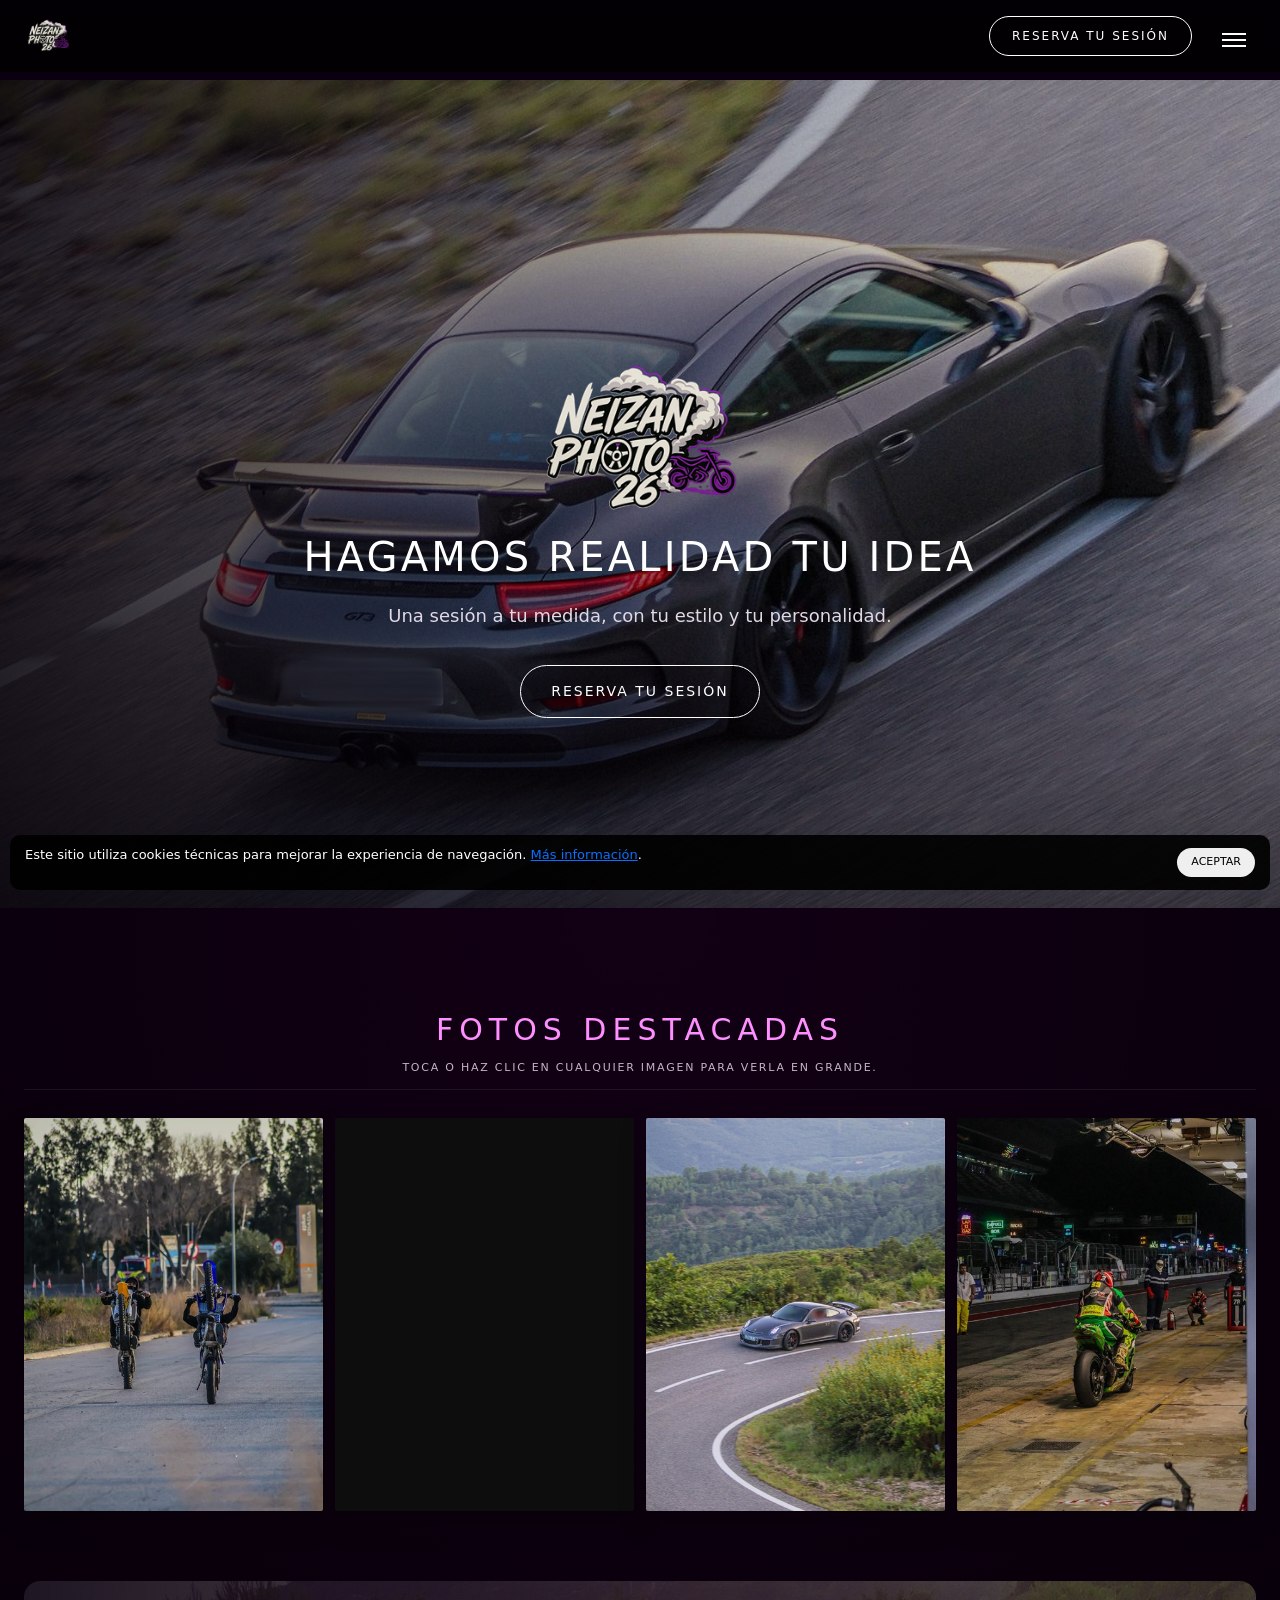
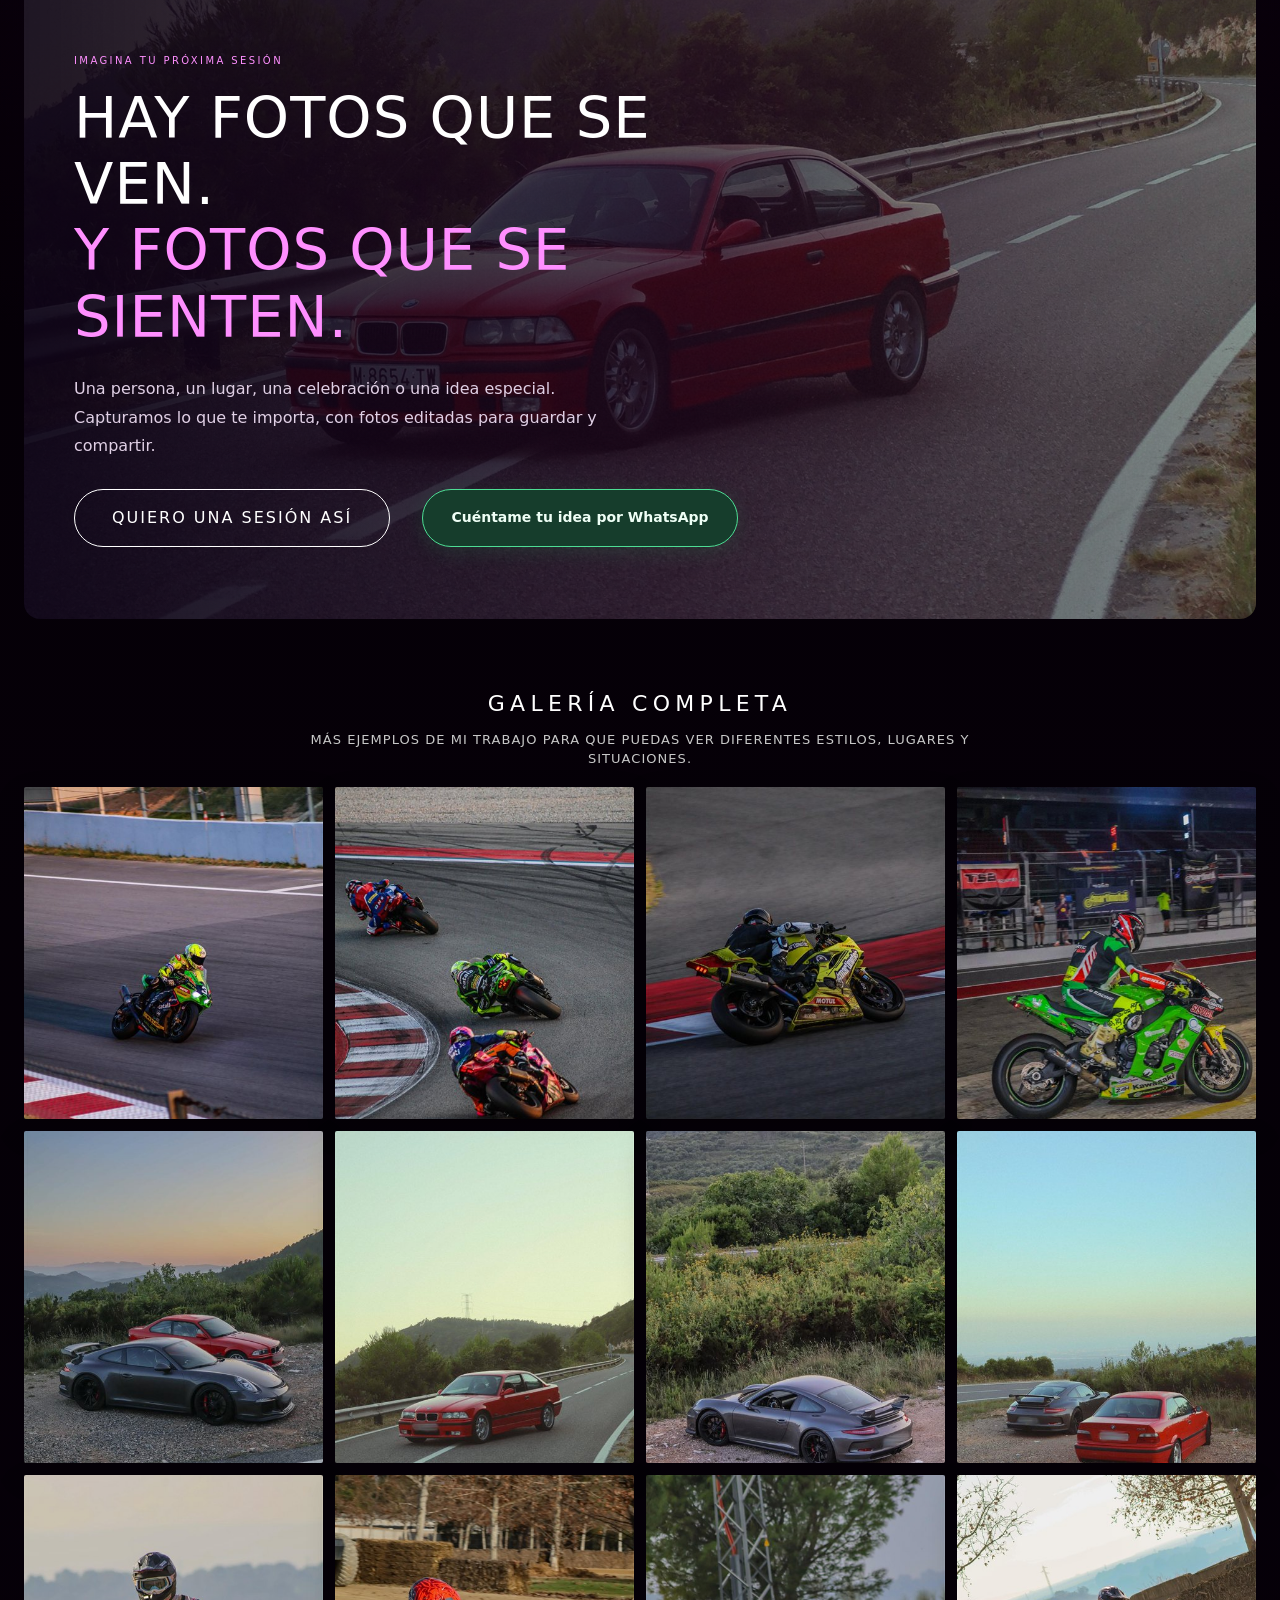
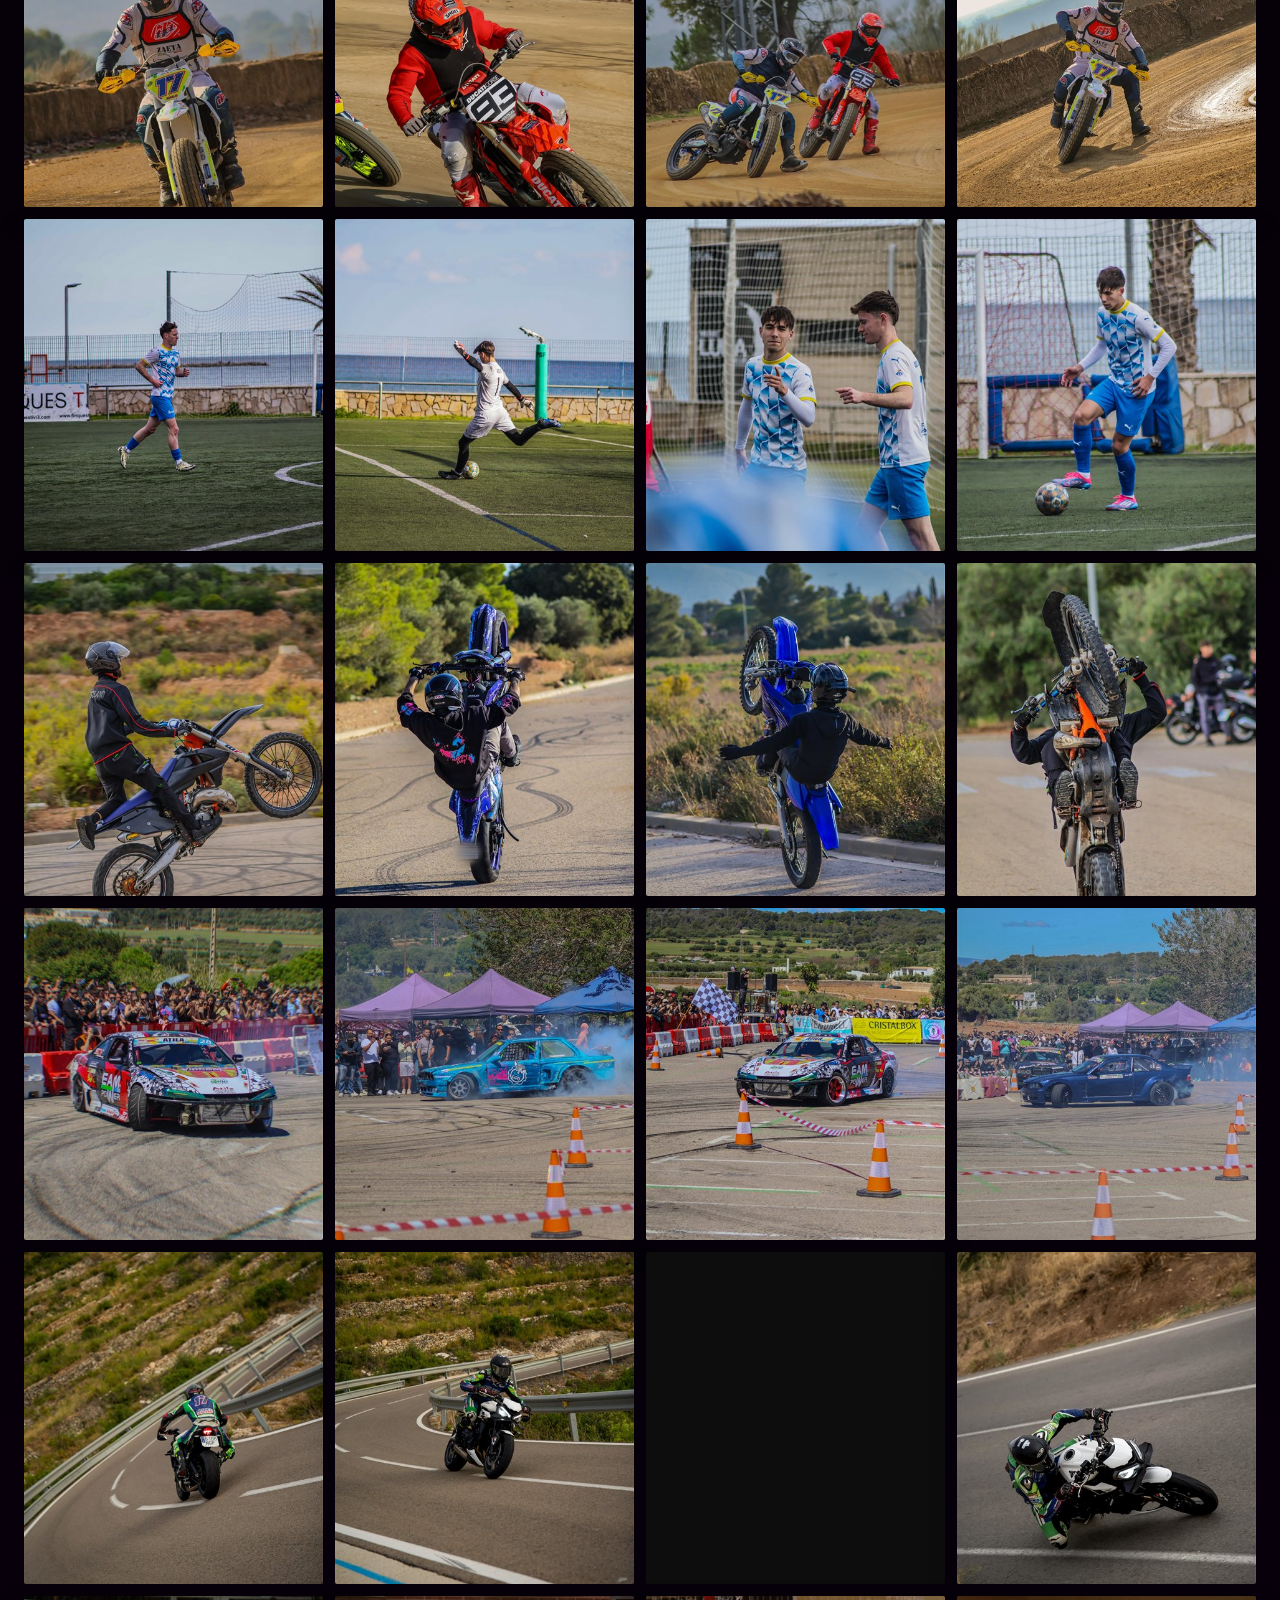
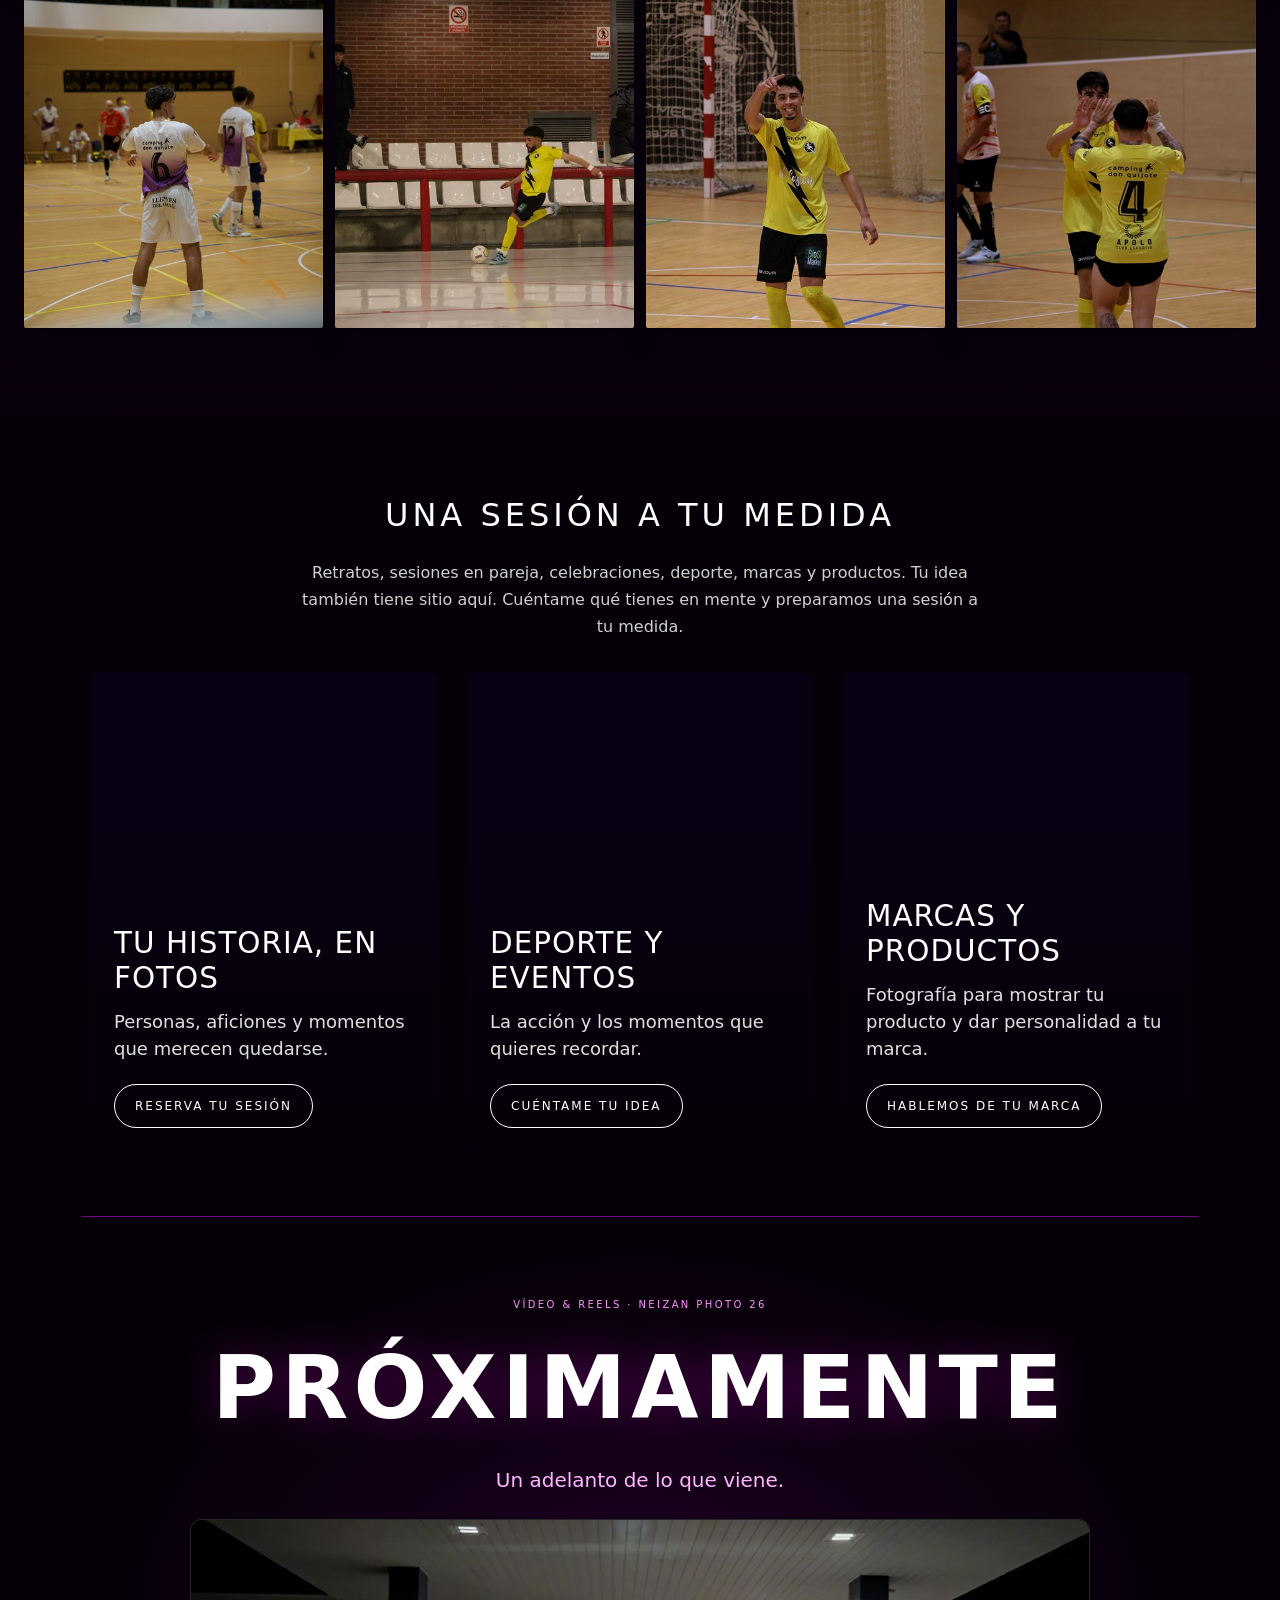
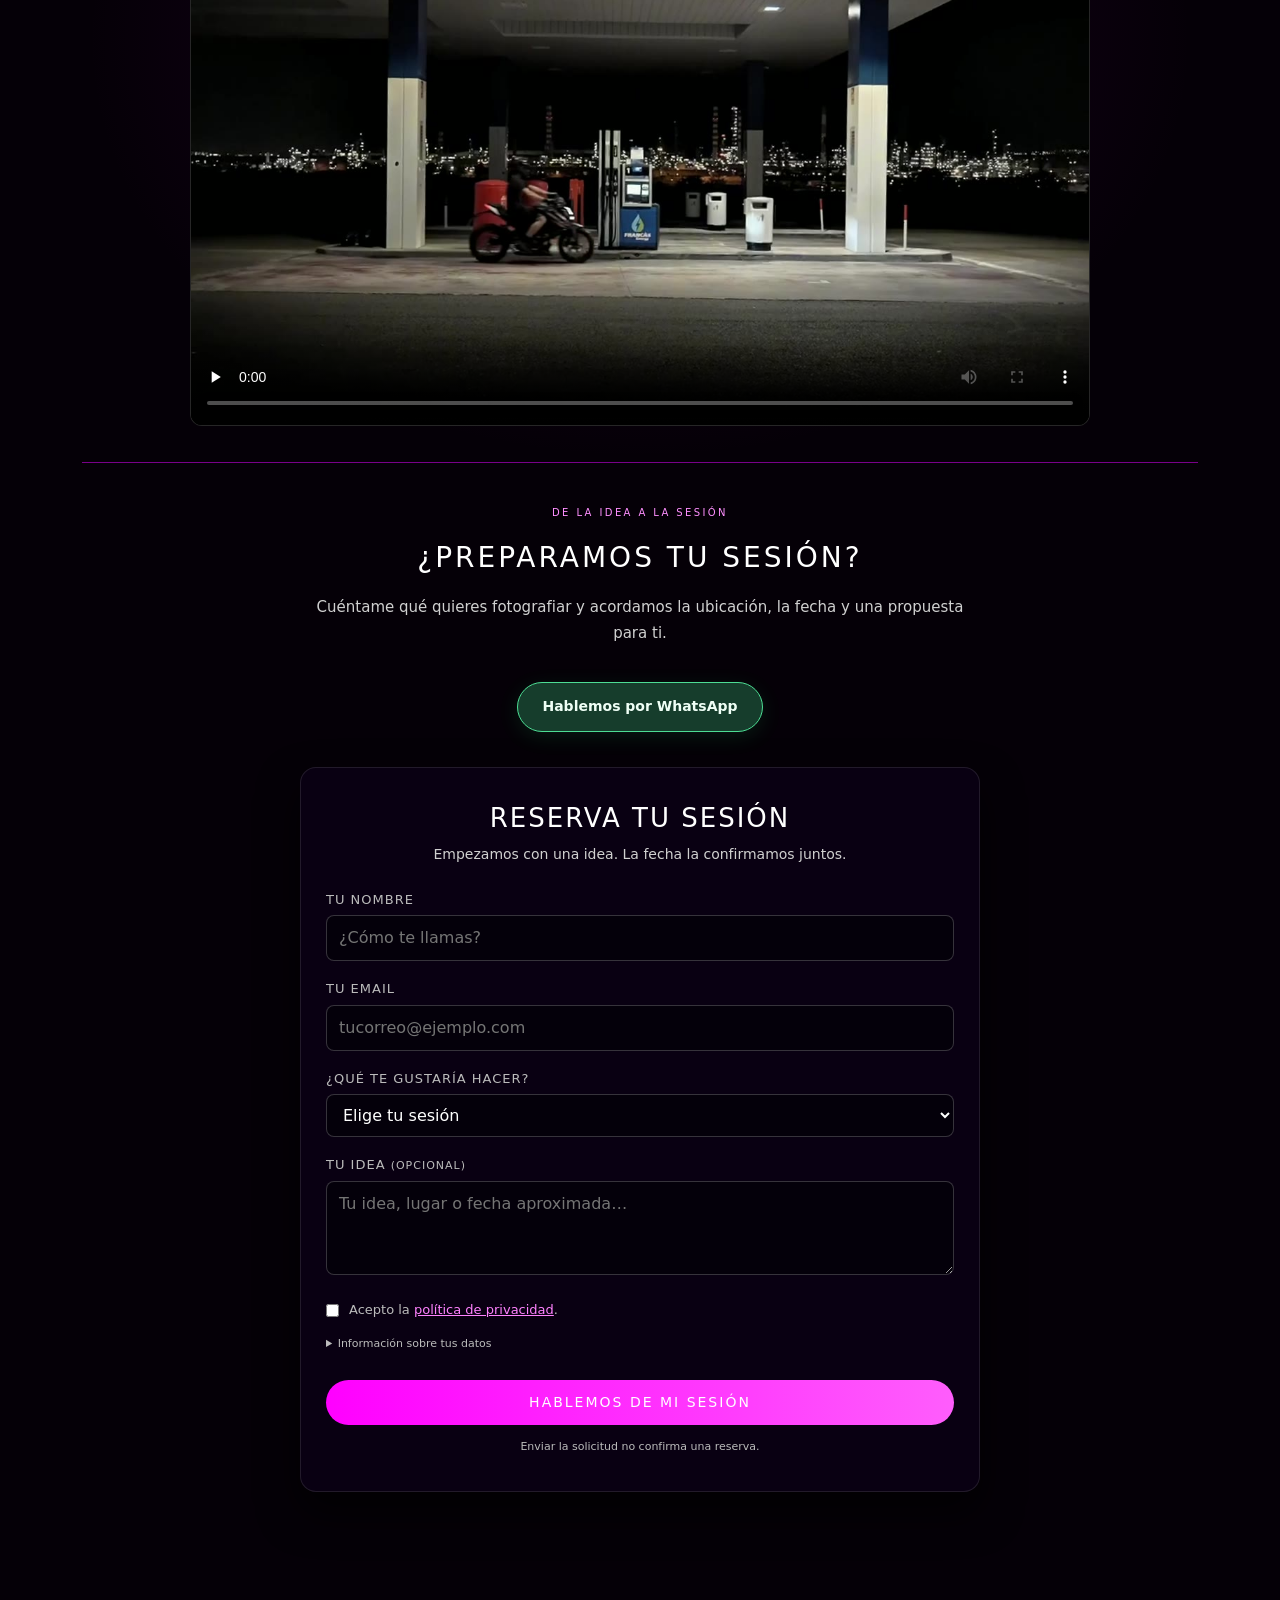
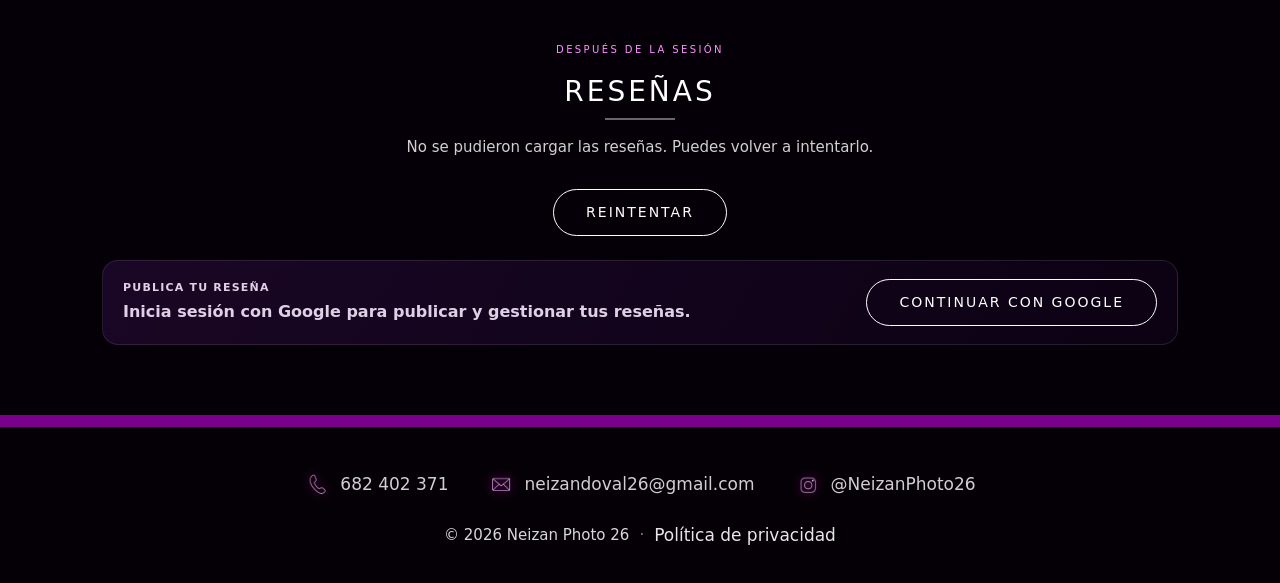
==== commit e897bff5: "Restaurar el vídeo anterior" ====
--- a/index.html
+++ b/index.html
@@ -60,7 +60,7 @@
       ]}
     </script>
 
-    <link rel="stylesheet" href="Style.css">
+    <link rel="stylesheet" href="Style.css?v=20261014-logo2">
     <link rel="icon" href="img/logos/LogoNeizanPhoto.png" type="image/png">
 </head>
 
@@ -88,7 +88,6 @@
                 <li><a href="#inicio" class="enlacemenu">INICIO</a></li>
                 <li><a href="#fotos" class="enlacemenu">FOTOS</a></li>
                 <li><a href="#servicios" class="enlacemenu">SERVICIOS</a></li>
-                <li><a href="#sobre-mi" class="enlacemenu">SOBRE MÍ</a></li>
                 <li><a href="#resenas" class="enlacemenu">RESEÑAS</a></li>
                 <li><a href="#contacto" class="enlacemenu">CONTACTO</a></li>
             </ul>
@@ -103,9 +102,8 @@
             <div class="container">
                 <div class="heroContenido">
                     <img src="img/optimized/logos-LogoNeizanPhoto-256.png" alt="Neizan Photo 26" class="heroLogo" width="256" height="256" decoding="async">
-                    <h2 class="heroBienvenido">BIENVENIDO A</h2>
-                    <h1 class="heroTitulo">NEIZANPHOTO26</h1>
-                    <p class="heroTexto">Fotografía y vídeo de vehículos, deportes y eventos</p>
+                    <h1 class="heroTitulo">Hagamos realidad tu idea</h1>
+                    <p class="heroTexto">Una sesión a tu medida, con tu estilo y tu personalidad.</p>
                     <a href="#reserva" class="heroBoton">Reserva tu sesión</a>
                 </div>
             </div>
@@ -113,13 +111,10 @@
         <!-- SECCIÓN FOTOS -->
         <section class="fotos" id="fotos">
             <div class="container">
-                <h2 class="fotosTitulo">Fotos destacadas</h2>
-                <p class="fotosTexto">
-                    Así se ve la pasión a través de mi cámara. Motor, deporte y momentos con personalidad.
-                </p>
+                <h2 class="fotosTitulo fotosTituloDestacadas">Fotos destacadas</h2>
 
                 <div class="fotosInfo">
-                    <p class="fotosEyebrow">Selección editorial</p>
+
                     <p class="fotosHint">Toca o haz clic en cualquier imagen para verla en grande.</p>
                 </div>
 
@@ -157,92 +152,116 @@
                         </span>
                     </a>
                 </div>
-                
+
                 <section class="ctaVisual" aria-labelledby="ctaTitulo">
                     <div class="ctaContenido">
                         <p class="seccionEtiqueta">IMAGINA TU PRÓXIMA SESIÓN</p>
                         <h2 id="ctaTitulo">Hay fotos que se ven.<br><span>Y fotos que se sienten.</span></h2>
-                        <p>Tu coche, tu moto o ese partido que quieres recordar. Una sesión para capturar los detalles y la emoción, con fotos editadas para guardar y compartir.</p>
-                        <a href="#reserva" class="heroBoton">Quiero una sesión así <span aria-hidden="true">↗</span></a>
-                        <a href="https://wa.me/34682402371" class="enlaceSecundario" target="_blank" rel="noopener">O cuéntame tu idea por WhatsApp</a>
+                        <p>Una persona, un lugar, una celebración o una idea especial. Capturamos lo que te importa, con fotos editadas para guardar y compartir.</p>
+                        <div class="ctaAcciones"><a href="#reserva" class="heroBoton">Quiero una sesión así </a>
+                        <a href="https://wa.me/34682402371" class="whatsappBoton" target="_blank" rel="noopener"> Cuéntame tu idea por WhatsApp</a></div>
                     </div>
                 </section>
-                <h3 class="fotosSubtitulo">Galería completa</h3>
-                <p class="fotosTexto">Más ejemplos de mi trabajo para que puedas ver diferentes estilos, lugares y situaciones.</p>
-                <div class="fotosGrid">
-                    <a class="fotoItem" href="img/Carreras1.jpeg" data-lightbox="4" data-caption="Circuito" data-full="img/optimized/Carreras1-1600.jpg"><img src="img/optimized/Carreras1-480.jpg" alt="Circuito" class="fotoImg" loading="lazy" decoding="async" width="480" height="720" srcset="img/optimized/Carreras1-480.jpg 480w, img/optimized/Carreras1-960.jpg 960w" sizes="(max-width: 767px) 46vw, (max-width: 991px) 30vw, 340px"></a>
-                    <a class="fotoItem" href="img/Carreras2.jpeg" data-lightbox="5" data-caption="Circuito" data-full="img/optimized/Carreras2-1600.jpg"><img src="img/optimized/Carreras2-480.jpg" alt="Circuito" class="fotoImg" loading="lazy" decoding="async" width="480" height="720" srcset="img/optimized/Carreras2-480.jpg 480w, img/optimized/Carreras2-960.jpg 960w" sizes="(max-width: 767px) 46vw, (max-width: 991px) 30vw, 340px"></a>
-                    <a class="fotoItem" href="img/Carreras3.jpeg" data-lightbox="6" data-caption="Circuito" data-full="img/optimized/Carreras3-1600.jpg"><img src="img/optimized/Carreras3-480.jpg" alt="Circuito" class="fotoImg" loading="lazy" decoding="async" width="480" height="720" srcset="img/optimized/Carreras3-480.jpg 480w, img/optimized/Carreras3-960.jpg 960w" sizes="(max-width: 767px) 46vw, (max-width: 991px) 30vw, 340px"></a>
-                    <a class="fotoItem" href="img/Carreras4.jpeg" data-lightbox="7" data-caption="Circuito" data-full="img/optimized/Carreras4-1600.jpg"><img src="img/optimized/Carreras4-480.jpg" alt="Circuito" class="fotoImg" loading="lazy" decoding="async" width="480" height="720" srcset="img/optimized/Carreras4-480.jpg 480w, img/optimized/Carreras4-960.jpg 960w" sizes="(max-width: 767px) 46vw, (max-width: 991px) 30vw, 340px"></a>
-                    <a class="fotoItem" href="img/Coches1.jpeg" data-lightbox="8" data-caption="Porsche y BMW" data-full="img/optimized/Coches1-1600.jpg"><img src="img/optimized/Coches1-480.jpg" alt="Porsche y BMW" class="fotoImg" loading="lazy" decoding="async" width="480" height="720" srcset="img/optimized/Coches1-480.jpg 480w, img/optimized/Coches1-960.jpg 960w" sizes="(max-width: 767px) 46vw, (max-width: 991px) 30vw, 340px"></a>
-                    <a class="fotoItem" href="img/Coches2.jpeg" data-lightbox="9" data-caption="BMW en movimiento" data-full="img/optimized/Coches2-1600.jpg"><img src="img/optimized/Coches2-480.jpg" alt="BMW en movimiento" class="fotoImg" loading="lazy" decoding="async" width="480" height="720" srcset="img/optimized/Coches2-480.jpg 480w, img/optimized/Coches2-960.jpg 960w" sizes="(max-width: 767px) 46vw, (max-width: 991px) 30vw, 340px"></a>
-                    <a class="fotoItem" href="img/Coches3.jpeg" data-lightbox="10" data-caption="Porsche y BMW" data-full="img/optimized/Coches3-1600.jpg"><img src="img/optimized/Coches3-480.jpg" alt="Porsche y BMW" class="fotoImg" loading="lazy" decoding="async" width="480" height="720" srcset="img/optimized/Coches3-480.jpg 480w, img/optimized/Coches3-960.jpg 960w" sizes="(max-width: 767px) 46vw, (max-width: 991px) 30vw, 340px"></a>
-                    <a class="fotoItem" href="img/Coches4.jpeg" data-lightbox="11" data-caption="Porsche y BMW" data-full="img/optimized/Coches4-1600.jpg"><img src="img/optimized/Coches4-480.jpg" alt="Porsche y BMW" class="fotoImg" loading="lazy" decoding="async" width="480" height="720" srcset="img/optimized/Coches4-480.jpg 480w, img/optimized/Coches4-960.jpg 960w" sizes="(max-width: 767px) 46vw, (max-width: 991px) 30vw, 340px"></a>
-                    <a class="fotoItem" href="img/Futbol1.jpeg" data-lightbox="12" data-caption="Fútbol · Césped" data-full="img/optimized/Futbol1-1600.jpg"><img src="img/optimized/Futbol1-480.jpg" alt="Fútbol · Césped" class="fotoImg" loading="lazy" decoding="async" width="480" height="720" srcset="img/optimized/Futbol1-480.jpg 480w, img/optimized/Futbol1-960.jpg 960w" sizes="(max-width: 767px) 46vw, (max-width: 991px) 30vw, 340px"></a>
-                    <a class="fotoItem" href="img/Futbol2.jpeg" data-lightbox="13" data-caption="Fútbol · Césped" data-full="img/optimized/Futbol2-1600.jpg"><img src="img/optimized/Futbol2-480.jpg" alt="Fútbol · Césped" class="fotoImg" loading="lazy" decoding="async" width="480" height="720" srcset="img/optimized/Futbol2-480.jpg 480w, img/optimized/Futbol2-960.jpg 960w" sizes="(max-width: 767px) 46vw, (max-width: 991px) 30vw, 340px"></a>
-                    <a class="fotoItem" href="img/Futbol3.jpeg" data-lightbox="14" data-caption="Fútbol · Césped" data-full="img/optimized/Futbol3-1600.jpg"><img src="img/optimized/Futbol3-480.jpg" alt="Fútbol · Césped" class="fotoImg" loading="lazy" decoding="async" width="480" height="720" srcset="img/optimized/Futbol3-480.jpg 480w, img/optimized/Futbol3-960.jpg 960w" sizes="(max-width: 767px) 46vw, (max-width: 991px) 30vw, 340px"></a>
-                    <a class="fotoItem" href="img/Futbol4.jpeg" data-lightbox="15" data-caption="Fútbol · Césped" data-full="img/optimized/Futbol4-1600.jpg"><img src="img/optimized/Futbol4-480.jpg" alt="Fútbol · Césped" class="fotoImg" loading="lazy" decoding="async" width="480" height="720" srcset="img/optimized/Futbol4-480.jpg 480w, img/optimized/Futbol4-960.jpg 960w" sizes="(max-width: 767px) 46vw, (max-width: 991px) 30vw, 340px"></a>
-                    <a class="fotoItem" href="img/Wheelies1.jpeg" data-lightbox="16" data-caption="Wheelies" data-full="img/optimized/Wheelies1-1600.jpg"><img src="img/optimized/Wheelies1-480.jpg" alt="Wheelies" class="fotoImg" loading="lazy" decoding="async" width="480" height="720" srcset="img/optimized/Wheelies1-480.jpg 480w, img/optimized/Wheelies1-960.jpg 960w" sizes="(max-width: 767px) 46vw, (max-width: 991px) 30vw, 340px"></a>
-                    <a class="fotoItem" href="img/Wheelies2.jpeg" data-lightbox="17" data-caption="Wheelies" data-full="img/optimized/Wheelies2-1600.jpg"><img src="img/optimized/Wheelies2-480.jpg" alt="Wheelies" class="fotoImg" loading="lazy" decoding="async" width="480" height="720" srcset="img/optimized/Wheelies2-480.jpg 480w, img/optimized/Wheelies2-960.jpg 960w" sizes="(max-width: 767px) 46vw, (max-width: 991px) 30vw, 340px"></a>
-                    <a class="fotoItem" href="img/Wheelies3.jpeg" data-lightbox="18" data-caption="Wheelies" data-full="img/optimized/Wheelies3-1600.jpg"><img src="img/optimized/Wheelies3-480.jpg" alt="Wheelies" class="fotoImg" loading="lazy" decoding="async" width="480" height="720" srcset="img/optimized/Wheelies3-480.jpg 480w, img/optimized/Wheelies3-960.jpg 960w" sizes="(max-width: 767px) 46vw, (max-width: 991px) 30vw, 340px"></a>
-                    <a class="fotoItem" href="img/Wheelies4.jpeg" data-lightbox="19" data-caption="Wheelies" data-full="img/optimized/Wheelies4-1600.jpg"><img src="img/optimized/Wheelies4-480.jpg" alt="Wheelies" class="fotoImg" loading="lazy" decoding="async" width="480" height="720" srcset="img/optimized/Wheelies4-480.jpg 480w, img/optimized/Wheelies4-960.jpg 960w" sizes="(max-width: 767px) 46vw, (max-width: 991px) 30vw, 340px"></a>
-                    <a class="fotoItem" href="img/Eventos1.jpeg" data-lightbox="20" data-caption="Drift" data-full="img/optimized/Eventos1-1600.jpg"><img src="img/optimized/Eventos1-480.jpg" alt="Drift" class="fotoImg" loading="lazy" decoding="async" width="480" height="600" srcset="img/optimized/Eventos1-480.jpg 480w, img/optimized/Eventos1-960.jpg 960w" sizes="(max-width: 767px) 46vw, (max-width: 991px) 30vw, 340px"></a>
-                    <a class="fotoItem" href="img/Eventos2.jpeg" data-lightbox="21" data-caption="Drift" data-full="img/optimized/Eventos2-1600.jpg"><img src="img/optimized/Eventos2-480.jpg" alt="Drift" class="fotoImg" loading="lazy" decoding="async" width="480" height="720" srcset="img/optimized/Eventos2-480.jpg 480w, img/optimized/Eventos2-960.jpg 960w" sizes="(max-width: 767px) 46vw, (max-width: 991px) 30vw, 340px"></a>
-                    <a class="fotoItem" href="img/Eventos3.jpeg" data-lightbox="22" data-caption="Drift" data-full="img/optimized/Eventos3-1600.jpg"><img src="img/optimized/Eventos3-480.jpg" alt="Drift" class="fotoImg" loading="lazy" decoding="async" width="480" height="720" srcset="img/optimized/Eventos3-480.jpg 480w, img/optimized/Eventos3-960.jpg 960w" sizes="(max-width: 767px) 46vw, (max-width: 991px) 30vw, 340px"></a>
-                    <a class="fotoItem" href="img/Eventos4.jpeg" data-lightbox="23" data-caption="Drift" data-full="img/optimized/Eventos4-1600.jpg"><img src="img/optimized/Eventos4-480.jpg" alt="Drift" class="fotoImg" loading="lazy" decoding="async" width="480" height="720" srcset="img/optimized/Eventos4-480.jpg 480w, img/optimized/Eventos4-960.jpg 960w" sizes="(max-width: 767px) 46vw, (max-width: 991px) 30vw, 340px"></a>
-                    <a class="fotoItem" href="img/MotoMovimiento1.jpeg" data-lightbox="24" data-caption="Moto en carretera vista desde atrás" data-full="img/optimized/MotoMovimiento1-1600.jpg"><img src="img/optimized/MotoMovimiento1-480.jpg" alt="Moto en carretera vista desde atrás" class="fotoImg" loading="lazy" decoding="async" width="480" height="720" srcset="img/optimized/MotoMovimiento1-480.jpg 480w, img/optimized/MotoMovimiento1-960.jpg 960w" sizes="(max-width: 767px) 46vw, (max-width: 991px) 30vw, 340px"></a>
-                    <a class="fotoItem" href="img/MotoMovimiento2.jpeg" data-lightbox="25" data-caption="Moto entrando en una curva" data-full="img/optimized/MotoMovimiento2-1600.jpg"><img src="img/optimized/MotoMovimiento2-480.jpg" alt="Moto entrando en una curva" class="fotoImg" loading="lazy" decoding="async" width="480" height="720" srcset="img/optimized/MotoMovimiento2-480.jpg 480w, img/optimized/MotoMovimiento2-960.jpg 960w" sizes="(max-width: 767px) 46vw, (max-width: 991px) 30vw, 340px"></a>
-                    <a class="fotoItem" href="img/MotoMovimiento3.jpeg" data-lightbox="26" data-caption="Moto inclinada tomando una curva" data-full="img/optimized/MotoMovimiento3-1600.jpg"><img src="img/optimized/MotoMovimiento3-480.jpg" alt="Moto inclinada tomando una curva" class="fotoImg" loading="lazy" decoding="async" width="480" height="720" srcset="img/optimized/MotoMovimiento3-480.jpg 480w, img/optimized/MotoMovimiento3-960.jpg 960w" sizes="(max-width: 767px) 46vw, (max-width: 991px) 30vw, 340px"></a>
-                    <a class="fotoItem" href="img/MotoMovimiento4.jpeg" data-lightbox="27" data-caption="Moto inclinada en una curva" data-full="img/optimized/MotoMovimiento4-1600.jpg"><img src="img/optimized/MotoMovimiento4-480.jpg" alt="Motorista tomando una curva visto desde arriba" class="fotoImg" loading="lazy" decoding="async" width="480" height="720" srcset="img/optimized/MotoMovimiento4-480.jpg 480w, img/optimized/MotoMovimiento4-960.jpg 960w" sizes="(max-width: 767px) 46vw, (max-width: 991px) 30vw, 340px"></a>
-                    <a class="fotoItem" href="img/Futsal1.jpeg" data-lightbox="28" data-caption="Jugador de fútbol sala en pista" data-full="img/optimized/Futsal1-1600.jpg"><img src="img/optimized/Futsal1-480.jpg" alt="Jugador de fútbol sala con el dorsal 6 en pista" class="fotoImg" loading="lazy" decoding="async" width="480" height="720" srcset="img/optimized/Futsal1-480.jpg 480w, img/optimized/Futsal1-960.jpg 960w" sizes="(max-width: 767px) 46vw, (max-width: 991px) 30vw, 340px"></a>
-                    <a class="fotoItem" href="img/Futsal2.jpeg" data-lightbox="29" data-caption="Fútbol sala" data-full="img/optimized/Futsal2-1600.jpg"><img src="img/optimized/Futsal2-480.jpg" alt="Fútbol sala" class="fotoImg" loading="lazy" decoding="async" width="480" height="720" srcset="img/optimized/Futsal2-480.jpg 480w, img/optimized/Futsal2-960.jpg 960w" sizes="(max-width: 767px) 46vw, (max-width: 991px) 30vw, 340px"></a>
-                    <a class="fotoItem" href="img/Futsal3.jpeg" data-lightbox="30" data-caption="Fútbol sala" data-full="img/optimized/Futsal3-1600.jpg"><img src="img/optimized/Futsal3-480.jpg" alt="Fútbol sala" class="fotoImg" loading="lazy" decoding="async" width="480" height="720" srcset="img/optimized/Futsal3-480.jpg 480w, img/optimized/Futsal3-960.jpg 960w" sizes="(max-width: 767px) 46vw, (max-width: 991px) 30vw, 340px"></a>
-                    <a class="fotoItem" href="img/Futsal4.jpeg" data-lightbox="31" data-caption="Fútbol sala" data-full="img/optimized/Futsal4-1600.jpg"><img src="img/optimized/Futsal4-480.jpg" alt="Fútbol sala" class="fotoImg" loading="lazy" decoding="async" width="480" height="720" srcset="img/optimized/Futsal4-480.jpg 480w, img/optimized/Futsal4-960.jpg 960w" sizes="(max-width: 767px) 46vw, (max-width: 991px) 30vw, 340px"></a>
-                </div>
-            </div>
-        </section>
+                <h3 class="fotosSubtitulo">Galería completa</h3>
+                <p class="fotosTexto">Más ejemplos de mi trabajo para que puedas ver diferentes estilos, lugares y situaciones.</p>
+                <div class="fotosGrid">
+                    <a class="fotoItem" href="img/Carreras1.jpeg" data-lightbox="4" data-caption="Circuito" data-full="img/optimized/Carreras1-1600.jpg"><img src="img/optimized/Carreras1-480.jpg" alt="Circuito" class="fotoImg" loading="lazy" decoding="async" width="480" height="720" srcset="img/optimized/Carreras1-480.jpg 480w, img/optimized/Carreras1-960.jpg 960w" sizes="(max-width: 767px) 46vw, (max-width: 991px) 30vw, 340px"></a>
+                    <a class="fotoItem" href="img/Carreras2.jpeg" data-lightbox="5" data-caption="Circuito" data-full="img/optimized/Carreras2-1600.jpg"><img src="img/optimized/Carreras2-480.jpg" alt="Circuito" class="fotoImg" loading="lazy" decoding="async" width="480" height="720" srcset="img/optimized/Carreras2-480.jpg 480w, img/optimized/Carreras2-960.jpg 960w" sizes="(max-width: 767px) 46vw, (max-width: 991px) 30vw, 340px"></a>
+                    <a class="fotoItem" href="img/Carreras3.jpeg" data-lightbox="6" data-caption="Circuito" data-full="img/optimized/Carreras3-1600.jpg"><img src="img/optimized/Carreras3-480.jpg" alt="Circuito" class="fotoImg" loading="lazy" decoding="async" width="480" height="720" srcset="img/optimized/Carreras3-480.jpg 480w, img/optimized/Carreras3-960.jpg 960w" sizes="(max-width: 767px) 46vw, (max-width: 991px) 30vw, 340px"></a>
+                    <a class="fotoItem" href="img/Carreras4.jpeg" data-lightbox="7" data-caption="Circuito" data-full="img/optimized/Carreras4-1600.jpg"><img src="img/optimized/Carreras4-480.jpg" alt="Circuito" class="fotoImg" loading="lazy" decoding="async" width="480" height="720" srcset="img/optimized/Carreras4-480.jpg 480w, img/optimized/Carreras4-960.jpg 960w" sizes="(max-width: 767px) 46vw, (max-width: 991px) 30vw, 340px"></a>
+                    <a class="fotoItem" href="img/Coches1.jpeg" data-lightbox="8" data-caption="Porsche y BMW" data-full="img/optimized/Coches1-1600.jpg"><img src="img/optimized/Coches1-480.jpg" alt="Porsche y BMW" class="fotoImg" loading="lazy" decoding="async" width="480" height="720" srcset="img/optimized/Coches1-480.jpg 480w, img/optimized/Coches1-960.jpg 960w" sizes="(max-width: 767px) 46vw, (max-width: 991px) 30vw, 340px"></a>
+                    <a class="fotoItem" href="img/Coches2.jpeg" data-lightbox="9" data-caption="BMW en movimiento" data-full="img/optimized/Coches2-1600.jpg"><img src="img/optimized/Coches2-480.jpg" alt="BMW en movimiento" class="fotoImg" loading="lazy" decoding="async" width="480" height="720" srcset="img/optimized/Coches2-480.jpg 480w, img/optimized/Coches2-960.jpg 960w" sizes="(max-width: 767px) 46vw, (max-width: 991px) 30vw, 340px"></a>
+                    <a class="fotoItem" href="img/Coches3.jpeg" data-lightbox="10" data-caption="Porsche y BMW" data-full="img/optimized/Coches3-1600.jpg"><img src="img/optimized/Coches3-480.jpg" alt="Porsche y BMW" class="fotoImg" loading="lazy" decoding="async" width="480" height="720" srcset="img/optimized/Coches3-480.jpg 480w, img/optimized/Coches3-960.jpg 960w" sizes="(max-width: 767px) 46vw, (max-width: 991px) 30vw, 340px"></a>
+                    <a class="fotoItem" href="img/Coches4.jpeg" data-lightbox="11" data-caption="Porsche y BMW" data-full="img/optimized/Coches4-1600.jpg"><img src="img/optimized/Coches4-480.jpg" alt="Porsche y BMW" class="fotoImg" loading="lazy" decoding="async" width="480" height="720" srcset="img/optimized/Coches4-480.jpg 480w, img/optimized/Coches4-960.jpg 960w" sizes="(max-width: 767px) 46vw, (max-width: 991px) 30vw, 340px"></a>
+                    <a class="fotoItem" href="img/FlatTrack-Gerard2.jpeg" data-lightbox="12" data-caption="Piloto 17 en pista de tierra" data-full="img/optimized/FlatTrack-Gerard2-1600.jpg"><img src="img/optimized/FlatTrack-Gerard2-480.jpg" alt="Piloto 17 en pista de tierra" class="fotoImg" loading="lazy" decoding="async" width="480" height="720" srcset="img/optimized/FlatTrack-Gerard2-480.jpg 480w, img/optimized/FlatTrack-Gerard2-960.jpg 960w" sizes="(max-width: 767px) 46vw, (max-width: 991px) 30vw, 340px"></a>
+                    <a class="fotoItem" href="img/FlatTrack-MarcMarquez.jpeg" data-lightbox="13" data-caption="Piloto 93 tomando una curva" data-full="img/optimized/FlatTrack-MarcMarquez-1600.jpg"><img src="img/optimized/FlatTrack-MarcMarquez-480.jpg" alt="Piloto 93 tomando una curva" class="fotoImg" loading="lazy" decoding="async" width="480" height="720" srcset="img/optimized/FlatTrack-MarcMarquez-480.jpg 480w, img/optimized/FlatTrack-MarcMarquez-960.jpg 960w" sizes="(max-width: 767px) 46vw, (max-width: 991px) 30vw, 340px"></a>
+                    <a class="fotoItem" href="img/FlatTrack-DosPilotos.jpeg" data-lightbox="14" data-caption="Dos pilotos en pista de tierra" data-full="img/optimized/FlatTrack-DosPilotos-1600.jpg"><img src="img/optimized/FlatTrack-DosPilotos-480.jpg" alt="Dos pilotos en pista de tierra" class="fotoImg" loading="lazy" decoding="async" width="480" height="720" srcset="img/optimized/FlatTrack-DosPilotos-480.jpg 480w, img/optimized/FlatTrack-DosPilotos-960.jpg 960w" sizes="(max-width: 767px) 46vw, (max-width: 991px) 30vw, 340px"></a>
+                    <a class="fotoItem" href="img/FlatTrack-Gerard1.jpeg" data-lightbox="15" data-caption="Piloto 17 tomando una curva" data-full="img/optimized/FlatTrack-Gerard1-1600.jpg"><img src="img/optimized/FlatTrack-Gerard1-480.jpg" alt="Piloto 17 tomando una curva" class="fotoImg" loading="lazy" decoding="async" width="480" height="720" srcset="img/optimized/FlatTrack-Gerard1-480.jpg 480w, img/optimized/FlatTrack-Gerard1-960.jpg 960w" sizes="(max-width: 767px) 46vw, (max-width: 991px) 30vw, 340px"></a>
+                    <a class="fotoItem" href="img/Futbol1.jpeg" data-lightbox="16" data-caption="Fútbol · Césped" data-full="img/optimized/Futbol1-1600.jpg"><img src="img/optimized/Futbol1-480.jpg" alt="Fútbol · Césped" class="fotoImg" loading="lazy" decoding="async" width="480" height="720" srcset="img/optimized/Futbol1-480.jpg 480w, img/optimized/Futbol1-960.jpg 960w" sizes="(max-width: 767px) 46vw, (max-width: 991px) 30vw, 340px"></a>
+                    <a class="fotoItem" href="img/Futbol2.jpeg" data-lightbox="17" data-caption="Fútbol · Césped" data-full="img/optimized/Futbol2-1600.jpg"><img src="img/optimized/Futbol2-480.jpg" alt="Fútbol · Césped" class="fotoImg" loading="lazy" decoding="async" width="480" height="720" srcset="img/optimized/Futbol2-480.jpg 480w, img/optimized/Futbol2-960.jpg 960w" sizes="(max-width: 767px) 46vw, (max-width: 991px) 30vw, 340px"></a>
+                    <a class="fotoItem" href="img/Futbol3.jpeg" data-lightbox="18" data-caption="Fútbol · Césped" data-full="img/optimized/Futbol3-1600.jpg"><img src="img/optimized/Futbol3-480.jpg" alt="Fútbol · Césped" class="fotoImg" loading="lazy" decoding="async" width="480" height="720" srcset="img/optimized/Futbol3-480.jpg 480w, img/optimized/Futbol3-960.jpg 960w" sizes="(max-width: 767px) 46vw, (max-width: 991px) 30vw, 340px"></a>
+                    <a class="fotoItem" href="img/Futbol4.jpeg" data-lightbox="19" data-caption="Fútbol · Césped" data-full="img/optimized/Futbol4-1600.jpg"><img src="img/optimized/Futbol4-480.jpg" alt="Fútbol · Césped" class="fotoImg" loading="lazy" decoding="async" width="480" height="720" srcset="img/optimized/Futbol4-480.jpg 480w, img/optimized/Futbol4-960.jpg 960w" sizes="(max-width: 767px) 46vw, (max-width: 991px) 30vw, 340px"></a>
+                    <a class="fotoItem" href="img/Wheelies1.jpeg" data-lightbox="20" data-caption="Wheelies" data-full="img/optimized/Wheelies1-1600.jpg"><img src="img/optimized/Wheelies1-480.jpg" alt="Wheelies" class="fotoImg" loading="lazy" decoding="async" width="480" height="720" srcset="img/optimized/Wheelies1-480.jpg 480w, img/optimized/Wheelies1-960.jpg 960w" sizes="(max-width: 767px) 46vw, (max-width: 991px) 30vw, 340px"></a>
+                    <a class="fotoItem" href="img/Wheelies2.jpeg" data-lightbox="21" data-caption="Wheelies" data-full="img/optimized/Wheelies2-1600.jpg"><img src="img/optimized/Wheelies2-480.jpg" alt="Wheelies" class="fotoImg" loading="lazy" decoding="async" width="480" height="720" srcset="img/optimized/Wheelies2-480.jpg 480w, img/optimized/Wheelies2-960.jpg 960w" sizes="(max-width: 767px) 46vw, (max-width: 991px) 30vw, 340px"></a>
+                    <a class="fotoItem" href="img/Wheelies3.jpeg" data-lightbox="22" data-caption="Wheelies" data-full="img/optimized/Wheelies3-1600.jpg"><img src="img/optimized/Wheelies3-480.jpg" alt="Wheelies" class="fotoImg" loading="lazy" decoding="async" width="480" height="720" srcset="img/optimized/Wheelies3-480.jpg 480w, img/optimized/Wheelies3-960.jpg 960w" sizes="(max-width: 767px) 46vw, (max-width: 991px) 30vw, 340px"></a>
+                    <a class="fotoItem" href="img/Wheelies4.jpeg" data-lightbox="23" data-caption="Wheelies" data-full="img/optimized/Wheelies4-1600.jpg"><img src="img/optimized/Wheelies4-480.jpg" alt="Wheelies" class="fotoImg" loading="lazy" decoding="async" width="480" height="720" srcset="img/optimized/Wheelies4-480.jpg 480w, img/optimized/Wheelies4-960.jpg 960w" sizes="(max-width: 767px) 46vw, (max-width: 991px) 30vw, 340px"></a>
+                    <a class="fotoItem" href="img/Eventos1.jpeg" data-lightbox="24" data-caption="Drift" data-full="img/optimized/Eventos1-1600.jpg"><img src="img/optimized/Eventos1-480.jpg" alt="Drift" class="fotoImg" loading="lazy" decoding="async" width="480" height="600" srcset="img/optimized/Eventos1-480.jpg 480w, img/optimized/Eventos1-960.jpg 960w" sizes="(max-width: 767px) 46vw, (max-width: 991px) 30vw, 340px"></a>
+                    <a class="fotoItem" href="img/Eventos2.jpeg" data-lightbox="25" data-caption="Drift" data-full="img/optimized/Eventos2-1600.jpg"><img src="img/optimized/Eventos2-480.jpg" alt="Drift" class="fotoImg" loading="lazy" decoding="async" width="480" height="720" srcset="img/optimized/Eventos2-480.jpg 480w, img/optimized/Eventos2-960.jpg 960w" sizes="(max-width: 767px) 46vw, (max-width: 991px) 30vw, 340px"></a>
+                    <a class="fotoItem" href="img/Eventos3.jpeg" data-lightbox="26" data-caption="Drift" data-full="img/optimized/Eventos3-1600.jpg"><img src="img/optimized/Eventos3-480.jpg" alt="Drift" class="fotoImg" loading="lazy" decoding="async" width="480" height="720" srcset="img/optimized/Eventos3-480.jpg 480w, img/optimized/Eventos3-960.jpg 960w" sizes="(max-width: 767px) 46vw, (max-width: 991px) 30vw, 340px"></a>
+                    <a class="fotoItem" href="img/Eventos4.jpeg" data-lightbox="27" data-caption="Drift" data-full="img/optimized/Eventos4-1600.jpg"><img src="img/optimized/Eventos4-480.jpg" alt="Drift" class="fotoImg" loading="lazy" decoding="async" width="480" height="720" srcset="img/optimized/Eventos4-480.jpg 480w, img/optimized/Eventos4-960.jpg 960w" sizes="(max-width: 767px) 46vw, (max-width: 991px) 30vw, 340px"></a>
+                    <a class="fotoItem" href="img/MotoMovimiento1.jpeg" data-lightbox="28" data-caption="Moto en carretera vista desde atrás" data-full="img/optimized/MotoMovimiento1-1600.jpg"><img src="img/optimized/MotoMovimiento1-480.jpg" alt="Moto en carretera vista desde atrás" class="fotoImg" loading="lazy" decoding="async" width="480" height="720" srcset="img/optimized/MotoMovimiento1-480.jpg 480w, img/optimized/MotoMovimiento1-960.jpg 960w" sizes="(max-width: 767px) 46vw, (max-width: 991px) 30vw, 340px"></a>
+                    <a class="fotoItem" href="img/MotoMovimiento2.jpeg" data-lightbox="29" data-caption="Moto entrando en una curva" data-full="img/optimized/MotoMovimiento2-1600.jpg"><img src="img/optimized/MotoMovimiento2-480.jpg" alt="Moto entrando en una curva" class="fotoImg" loading="lazy" decoding="async" width="480" height="720" srcset="img/optimized/MotoMovimiento2-480.jpg 480w, img/optimized/MotoMovimiento2-960.jpg 960w" sizes="(max-width: 767px) 46vw, (max-width: 991px) 30vw, 340px"></a>
+                    <a class="fotoItem" href="img/MotoMovimiento3.jpeg" data-lightbox="30" data-caption="Moto inclinada tomando una curva" data-full="img/optimized/MotoMovimiento3-1600.jpg"><img src="img/optimized/MotoMovimiento3-480.jpg" alt="Moto inclinada tomando una curva" class="fotoImg" loading="lazy" decoding="async" width="480" height="720" srcset="img/optimized/MotoMovimiento3-480.jpg 480w, img/optimized/MotoMovimiento3-960.jpg 960w" sizes="(max-width: 767px) 46vw, (max-width: 991px) 30vw, 340px"></a>
+                    <a class="fotoItem" href="img/MotoMovimiento4.jpeg" data-lightbox="31" data-caption="Moto inclinada en una curva" data-full="img/optimized/MotoMovimiento4-1600.jpg"><img src="img/optimized/MotoMovimiento4-480.jpg" alt="Motorista tomando una curva visto desde arriba" class="fotoImg" loading="lazy" decoding="async" width="480" height="720" srcset="img/optimized/MotoMovimiento4-480.jpg 480w, img/optimized/MotoMovimiento4-960.jpg 960w" sizes="(max-width: 767px) 46vw, (max-width: 991px) 30vw, 340px"></a>
+                    <a class="fotoItem" href="img/Futsal1.jpeg" data-lightbox="32" data-caption="Jugador de fútbol sala en pista" data-full="img/optimized/Futsal1-1600.jpg"><img src="img/optimized/Futsal1-480.jpg" alt="Jugador de fútbol sala con el dorsal 6 en pista" class="fotoImg" loading="lazy" decoding="async" width="480" height="720" srcset="img/optimized/Futsal1-480.jpg 480w, img/optimized/Futsal1-960.jpg 960w" sizes="(max-width: 767px) 46vw, (max-width: 991px) 30vw, 340px"></a>
+                    <a class="fotoItem" href="img/Futsal2.jpeg" data-lightbox="33" data-caption="Fútbol sala" data-full="img/optimized/Futsal2-1600.jpg"><img src="img/optimized/Futsal2-480.jpg" alt="Fútbol sala" class="fotoImg" loading="lazy" decoding="async" width="480" height="720" srcset="img/optimized/Futsal2-480.jpg 480w, img/optimized/Futsal2-960.jpg 960w" sizes="(max-width: 767px) 46vw, (max-width: 991px) 30vw, 340px"></a>
+                    <a class="fotoItem" href="img/Futsal3.jpeg" data-lightbox="34" data-caption="Fútbol sala" data-full="img/optimized/Futsal3-1600.jpg"><img src="img/optimized/Futsal3-480.jpg" alt="Fútbol sala" class="fotoImg" loading="lazy" decoding="async" width="480" height="720" srcset="img/optimized/Futsal3-480.jpg 480w, img/optimized/Futsal3-960.jpg 960w" sizes="(max-width: 767px) 46vw, (max-width: 991px) 30vw, 340px"></a>
+                    <a class="fotoItem" href="img/Futsal4.jpeg" data-lightbox="35" data-caption="Fútbol sala" data-full="img/optimized/Futsal4-1600.jpg"><img src="img/optimized/Futsal4-480.jpg" alt="Fútbol sala" class="fotoImg" loading="lazy" decoding="async" width="480" height="720" srcset="img/optimized/Futsal4-480.jpg 480w, img/optimized/Futsal4-960.jpg 960w" sizes="(max-width: 767px) 46vw, (max-width: 991px) 30vw, 340px"></a>
+                </div>
+            </div>
+        </section>
         <section class="serviciosMotos" id="servicios">
             <div class="container">
-                <h2 class="serviciosTitulo">Tu próxima sesión</h2>
+                <h2 class="serviciosTitulo">Una sesión a tu medida</h2>
+                <p class="serviciosIntro">Retratos, sesiones en pareja, celebraciones, deporte, marcas y productos. Tu idea también tiene sitio aquí. Cuéntame qué tienes en mente y preparamos una sesión a tu medida.</p>
                 <div class="serviciosVisuales">
-                    <article class="servicioCard"><img src="img/optimized/MotoMovimiento3-480.jpg" srcset="img/optimized/MotoMovimiento3-480.jpg 480w, img/optimized/MotoMovimiento3-960.jpg 960w" sizes="(max-width: 767px) 90vw, 540px" alt="Motorista tomando una curva en una sesión de fotografía de motos" loading="lazy" decoding="async" width="480" height="720"><div><h3>Coches y motos</h3><p>Tu pasión, en cada detalle.</p><a href="#reserva" class="heroBoton">Reserva tu sesión</a></div></article>
-                    <article class="servicioCard"><img src="img/optimized/Destacadas-FutbolCesped-480.jpg" alt="Acción durante un partido de fútbol" loading="lazy" decoding="async" width="480" height="720" srcset="img/optimized/Destacadas-FutbolCesped-480.jpg 480w, img/optimized/Destacadas-FutbolCesped-960.jpg 960w" sizes="(max-width: 767px) 90vw, 540px"><div><h3>Deporte y eventos</h3><p>La emoción que quieres recordar.</p><a href="#reserva" class="heroBoton">Cuéntame tu idea</a></div></article>
+                    <article class="servicioCard"><img src="img/optimized/MotoMovimiento3-480.jpg" srcset="img/optimized/MotoMovimiento3-480.jpg 480w, img/optimized/MotoMovimiento3-960.jpg 960w" sizes="(max-width: 767px) 90vw, 540px" alt="Motorista tomando una curva en una sesión de fotografía de motos" loading="lazy" decoding="async" width="480" height="720"><div><h3>Tu historia, en fotos</h3><p>Personas, aficiones y momentos que merecen quedarse.</p><a href="#reserva" class="heroBoton">Reserva tu sesión</a></div></article>
+                    <article class="servicioCard"><img src="img/optimized/Destacadas-FutbolCesped-480.jpg" alt="Acción durante un partido de fútbol" loading="lazy" decoding="async" width="480" height="720" srcset="img/optimized/Destacadas-FutbolCesped-480.jpg 480w, img/optimized/Destacadas-FutbolCesped-960.jpg 960w" sizes="(max-width: 767px) 90vw, 540px"><div><h3>Deporte y eventos</h3><p>La acción y los momentos que quieres recordar.</p><a href="#reserva" class="heroBoton">Cuéntame tu idea</a></div></article>
+                    <article class="servicioCard servicioMarca"><img src="img/optimized/HorseRider-480.jpg" srcset="img/optimized/HorseRider-480.jpg 480w, img/optimized/HorseRider-960.jpg 960w" sizes="(max-width: 991px) 90vw, 360px" alt="Fotografía de producto de una bebida Horse Rider con iluminación violeta" loading="lazy" decoding="async" width="480" height="720"><div><h3>Marcas y productos</h3><p>Fotografía para mostrar tu producto y dar personalidad a tu marca.</p><a href="#reserva" class="heroBoton">Hablemos de tu marca</a></div></article>
                 </div>
                 <section class="videoEstreno" aria-labelledby="videoEstrenoTitulo">
                     <p class="seccionEtiqueta">VÍDEO &amp; REELS · NEIZAN PHOTO 26</p>
                     <h2 id="videoEstrenoTitulo">PRÓXIMAMENTE</h2>
+                    <p class="trailerAdelanto">Un adelanto de lo que viene.</p>
                     <div class="trailerContenido">
-                        <p class="trailerEtiqueta">Un adelanto de lo que viene</p>
-                        <video class="trailerVideo" controls playsinline preload="none" poster="video/reel-neizan-photo26-poster.jpg" width="1920" height="1080" aria-label="Reel nocturno de moto de Neizan Photo 26">
-                            <source src="video/reel-neizan-photo26.mp4" type="video/mp4">
-                            Tu navegador no admite este vídeo. <a href="video/reel-neizan-photo26.mp4">Ver el tráiler</a>.
+                        <video class="trailerVideo" controls playsinline preload="none" poster="video/trailer-gasolinera-alta-poster.jpg" width="1920" height="1080" aria-label="Tráiler de Neizan Photo 26 en una gasolinera">
+                            <source src="video/trailer-gasolinera-alta.mp4" type="video/mp4">
+                            Tu navegador no admite este vídeo. <a href="video/trailer-gasolinera-alta.mp4">Ver el tráiler</a>.
                         </video>
                     </div>
-                    <p>Tu pasión. Ahora en movimiento.</p>
+
                 </section>
             </div>
         </section>
-        <!-- SECCIÓN SOBRE MÍ -->
-        <section id="sobre-mi" class="sobreMi">
-            <div class="container">
-                <div class="sobreMiContenido">
-                    <h2 class="sobreMiTitulo">Sobre mí</h2>
-                    <p class="sobreMiTexto">
-                        Soy Neizan, fotógrafo especializado en vehículos, deportes y eventos. Ahora también trabajo
-                        vídeo para crear piezas dinámicas de coches, motos, partidos y eventos.
-                    </p>
+
+        <section class="reserva" id="reserva">
+            <div class="container reservaLayout">
+                <div class="reservaPresentacion">
+                    <p class="seccionEtiqueta">DE LA IDEA A LA SESIÓN</p>
+                    <h2>¿Preparamos tu sesión?</h2>
+                    <p>Cuéntame qué quieres fotografiar y acordamos la ubicación, la fecha y una propuesta para ti.</p>
+                    <a href="https://wa.me/34682402371" class="whatsappBoton" target="_blank" rel="noopener"> Hablemos por WhatsApp</a>
+                </div>
+                <div class="reservaCaja">
+                    <h3 class="reservaTitulo">Reserva tu sesión</h3>
+                    <p class="reservaTexto">Empezamos con una idea. La fecha la confirmamos juntos.</p>
+                    <form class="reservaForm" action="https://formspree.io/f/xyzrnpar" method="post">
+                        <div class="campoGrupo"><label for="nombre" class="campoLabel">Tu nombre</label><input type="text" id="nombre" name="nombre" class="campoInput" placeholder="¿Cómo te llamas?" autocomplete="name" required></div>
+                        <div class="campoGrupo"><label for="email" class="campoLabel">Tu email</label><input type="email" id="email" name="email" class="campoInput" placeholder="tucorreo@ejemplo.com" autocomplete="email" required></div>
+                        <div class="campoGrupo"><label for="tipoSesion" class="campoLabel">¿Qué te gustaría hacer?</label><select id="tipoSesion" name="tipoSesion" class="campoInput" required><option value="">Elige tu sesión</option><option value="coches">Fotos de mi coche</option><option value="motos">Fotos de mi moto</option><option value="retratos">Retratos / sesión personal</option><option value="pareja">Pareja / familia / amigos</option><option value="celebracion">Celebración o evento</option><option value="marca">Marca / producto / colaboración</option><option value="proyecto">Proyecto personal</option><option value="deporte">Deporte</option><option value="video" disabled>Vídeo / reels — próximamente</option><option value="otro">Otra idea / ayúdame a elegir</option></select></div>
+                        <div class="campoGrupo"><label for="mensaje" class="campoLabel">Tu idea <span>(opcional)</span></label><textarea id="mensaje" name="mensaje" class="campoInput campoTextarea" placeholder="Tu idea, lugar o fecha aproximada…" rows="3"></textarea></div>
+                        <label class="privacidadConsentimiento"><input type="checkbox" id="acepto" name="acepto" required><span>Acepto la <a href="Privacidad.html">política de privacidad</a>.</span></label>
+                        <details class="privacidadResumen"><summary>Información sobre tus datos</summary><p>Responsable: Neizan Photo 26. Finalidad: gestionar tu solicitud. Legitimación: tu consentimiento. Consulta los destinatarios y cómo ejercer tus derechos en la <a href="Privacidad.html">política de privacidad</a>.</p></details>
+                        <button type="submit" class="reservaBoton">Hablemos de mi sesión </button>
+                        <p class="formNota">Enviar la solicitud no confirma una reserva.</p>
+                    </form>
                 </div>
             </div>
         </section>
         <section class="resenas" id="resenas" aria-labelledby="resenasTitulo">
             <div class="container resenasContenido">
                 <p class="seccionEtiqueta">DESPUÉS DE LA SESIÓN</p>
-                <h2 id="resenasTitulo" class="sobreMiTitulo">Lo que dicen de su sesión</h2>
+                <h2 id="resenasTitulo" class="sobreMiTitulo">Reseñas</h2>
                 <p id="reviewsSummary" class="reviewsSummary" hidden></p>
                 <p id="reviewsStatus" class="sobreMiTexto" role="status">Las reseñas estarán disponibles próximamente.</p>
                 <div id="reviewsList" class="reviewsList"></div>
                 <a id="reviewsAll" class="heroBoton" href="Resenas.html" hidden>Ver todas las reseñas</a>
                 <button id="reviewsMore" type="button" class="heroBoton" hidden>Ver más reseñas</button>
+                <div id="reviewAccount" class="reviewAccount" hidden>
+                    <p id="reviewAccountStatus">Inicia sesión para gestionar tus reseñas.</p>
+                    <button id="reviewGoogleLogin" type="button" class="heroBoton" disabled>Continuar con Google</button>
+                    <button id="reviewGoogleLogout" type="button" class="heroBoton" hidden>Cerrar sesión</button>
+                </div>
                 <details class="reviewWrite">
                     <summary class="heroBoton">Escribe tu reseña</summary>
                     <form id="reviewForm" class="reservaCaja reviewForm">
@@ -267,21 +286,6 @@
                         <p id="reviewOwnershipHint" class="formNota">Podrás editar o eliminar tu reseña desde este mismo navegador mientras conserves sus datos.</p>
                     </form>
                 </details>
-                <div id="reviewAccount" class="reviewAccount" hidden>
-                    <div class="reviewAccountIdentity">
-                        <div id="reviewGoogleAvatarWrap" class="reviewAccountAvatar" hidden>
-                            <img id="reviewGoogleAvatar" alt="" referrerpolicy="no-referrer">
-                            <span id="reviewGoogleInitial" aria-hidden="true"></span>
-                        </div>
-                        <div class="reviewAccountDetails">
-                            <p id="reviewAccountLabel" class="reviewAccountLabel">Publica tu reseña</p>
-                            <p id="reviewAccountStatus" class="reviewAccountStatus">Inicia sesión para gestionar tus reseñas.</p>
-                            <p id="reviewAccountEmail" class="reviewAccountEmail" hidden></p>
-                        </div>
-                    </div>
-                    <button id="reviewGoogleLogin" type="button" class="heroBoton" disabled>Continuar con Google</button>
-                    <button id="reviewGoogleLogout" type="button" class="reviewAccountLogout" hidden>Cerrar sesión</button>
-                </div>
                 <div id="reviewDeletePanel" class="reservaCaja reviewDeletePanel" hidden>
                     <h3>Eliminar mi reseña</h3>
                     <p>Tu reseña y sus fotos se borrarán de forma permanente. ¿Quieres continuar?</p>
@@ -290,30 +294,6 @@
                     <p id="reviewDeleteFeedback" class="reviewFeedback" role="status"></p>
                 </div>
                 <noscript><p>Activa JavaScript para consultar y enviar reseñas.</p></noscript>
-            </div>
-        </section>
-        <section class="reserva" id="reserva">
-            <div class="container reservaLayout">
-                <div class="reservaPresentacion">
-                    <p class="seccionEtiqueta">DE LA IDEA A LA SESIÓN</p>
-                    <h2>¿Preparamos tu sesión?</h2>
-                    <p>Cuéntame qué quieres fotografiar y acordamos la ubicación, la fecha y una propuesta para ti.</p>
-                    <a href="https://wa.me/34682402371" class="enlaceSecundario" target="_blank" rel="noopener">¿Prefieres WhatsApp? Escríbeme <span aria-hidden="true">↗</span></a>
-                </div>
-                <div class="reservaCaja">
-                    <h3 class="reservaTitulo">Reserva tu sesión</h3>
-                    <p class="reservaTexto">Empezamos con una idea. La fecha la confirmamos juntos.</p>
-                    <form class="reservaForm" action="https://formspree.io/f/xyzrnpar" method="post">
-                        <div class="campoGrupo"><label for="nombre" class="campoLabel">Tu nombre</label><input type="text" id="nombre" name="nombre" class="campoInput" placeholder="¿Cómo te llamas?" autocomplete="name" required></div>
-                        <div class="campoGrupo"><label for="email" class="campoLabel">Tu email</label><input type="email" id="email" name="email" class="campoInput" placeholder="tucorreo@ejemplo.com" autocomplete="email" required></div>
-                        <div class="campoGrupo"><label for="tipoSesion" class="campoLabel">¿Qué te gustaría hacer?</label><select id="tipoSesion" name="tipoSesion" class="campoInput" required><option value="">Elige tu sesión</option><option value="coches">Fotos de mi coche</option><option value="motos">Fotos de mi moto</option><option value="deporte">Deporte o evento</option><option value="video">Vídeo / reels</option><option value="foto-video">Foto + vídeo</option><option value="otro">Otra idea / ayúdame a elegir</option></select></div>
-                        <div class="campoGrupo"><label for="mensaje" class="campoLabel">Tu idea <span>(opcional)</span></label><textarea id="mensaje" name="mensaje" class="campoInput campoTextarea" placeholder="Tu idea, lugar o fecha aproximada…" rows="3"></textarea></div>
-                        <label class="privacidadConsentimiento"><input type="checkbox" id="acepto" name="acepto" required><span>Acepto la <a href="Privacidad.html">política de privacidad</a>.</span></label>
-                        <details class="privacidadResumen"><summary>Información sobre tus datos</summary><p>Responsable: Neizan Photo 26. Finalidad: gestionar tu solicitud. Legitimación: tu consentimiento. Consulta los destinatarios y cómo ejercer tus derechos en la <a href="Privacidad.html">política de privacidad</a>.</p></details>
-                        <button type="submit" class="reservaBoton">Hablemos de mi sesión <span aria-hidden="true">↗</span></button>
-                        <p class="formNota">Enviar la solicitud no confirma una reserva.</p>
-                    </form>
-                </div>
             </div>
         </section>
     </main>
@@ -373,7 +353,6 @@
         </figure>
         <button class="lightboxNav lightboxNext" id="lightboxNext" aria-label="Siguiente imagen">&#10095;</button>
     </div>
-
 
     <!-- Script cookies -->
     <script>
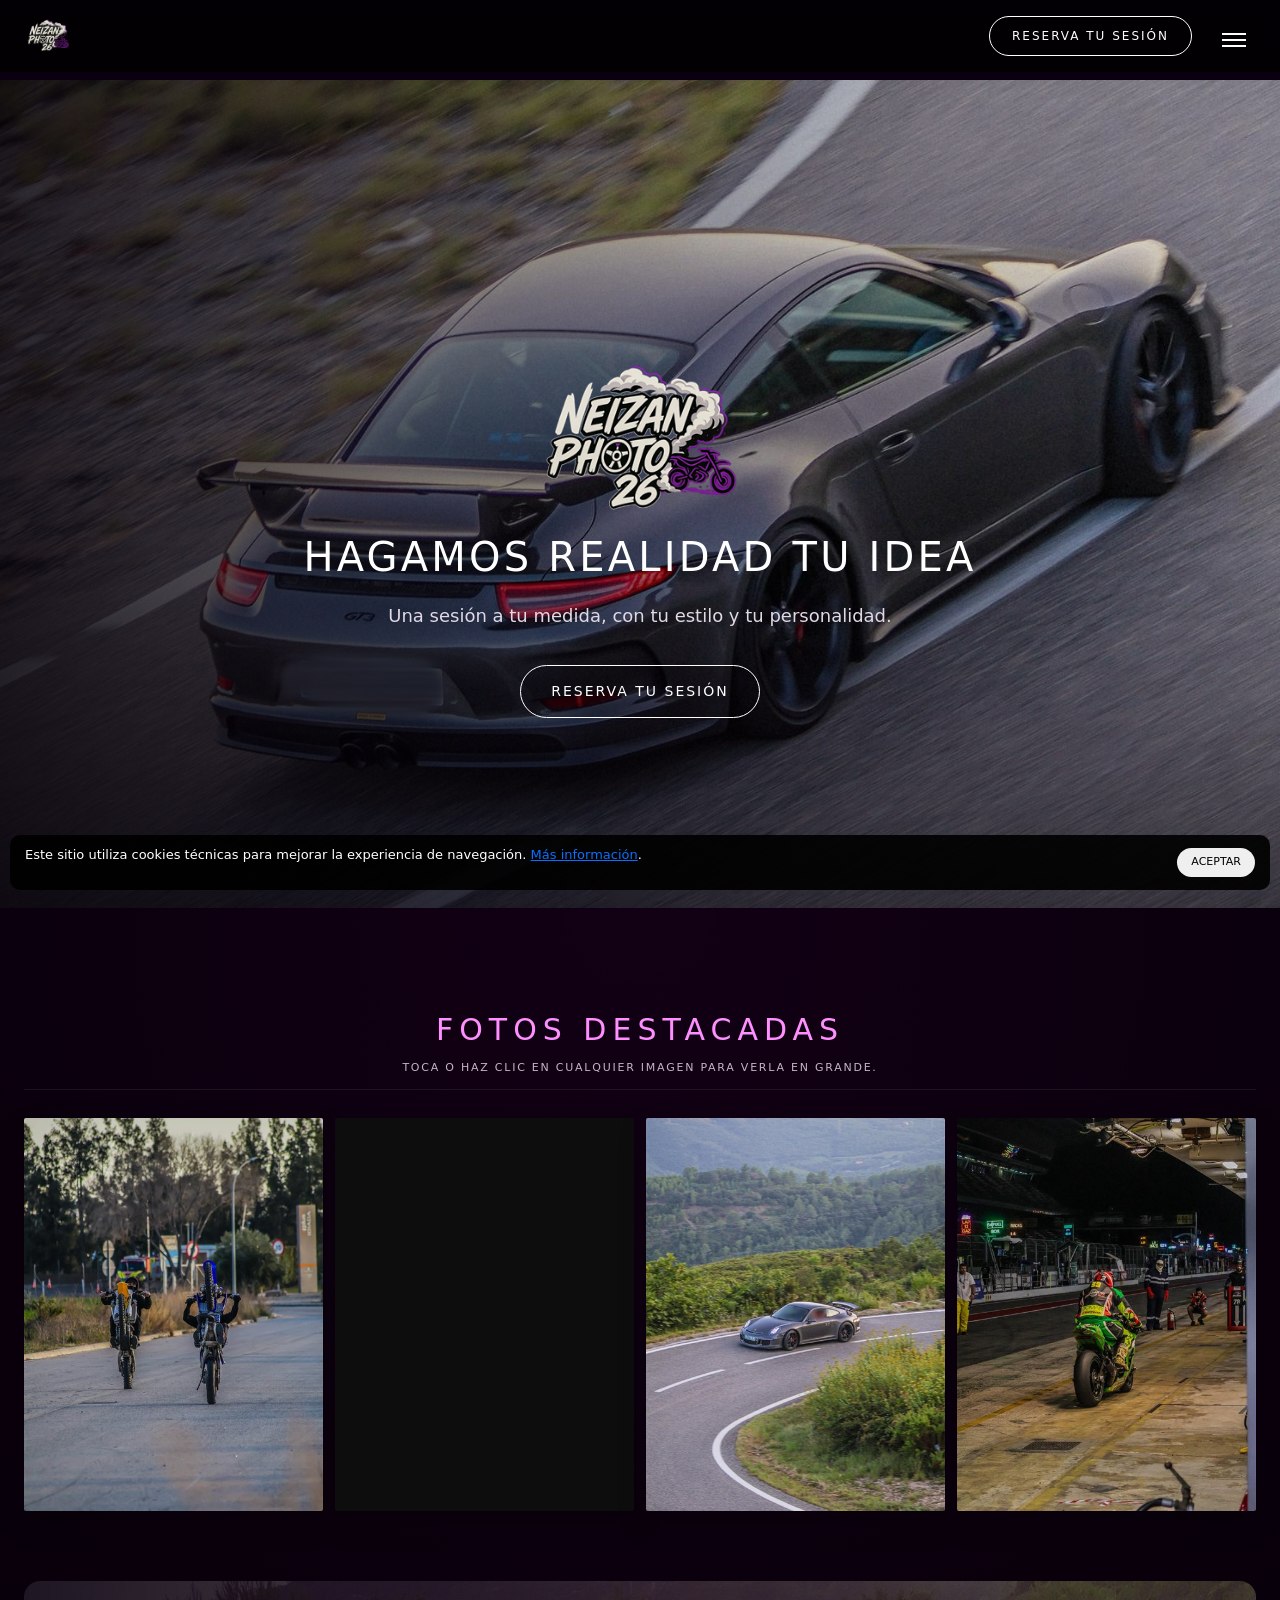
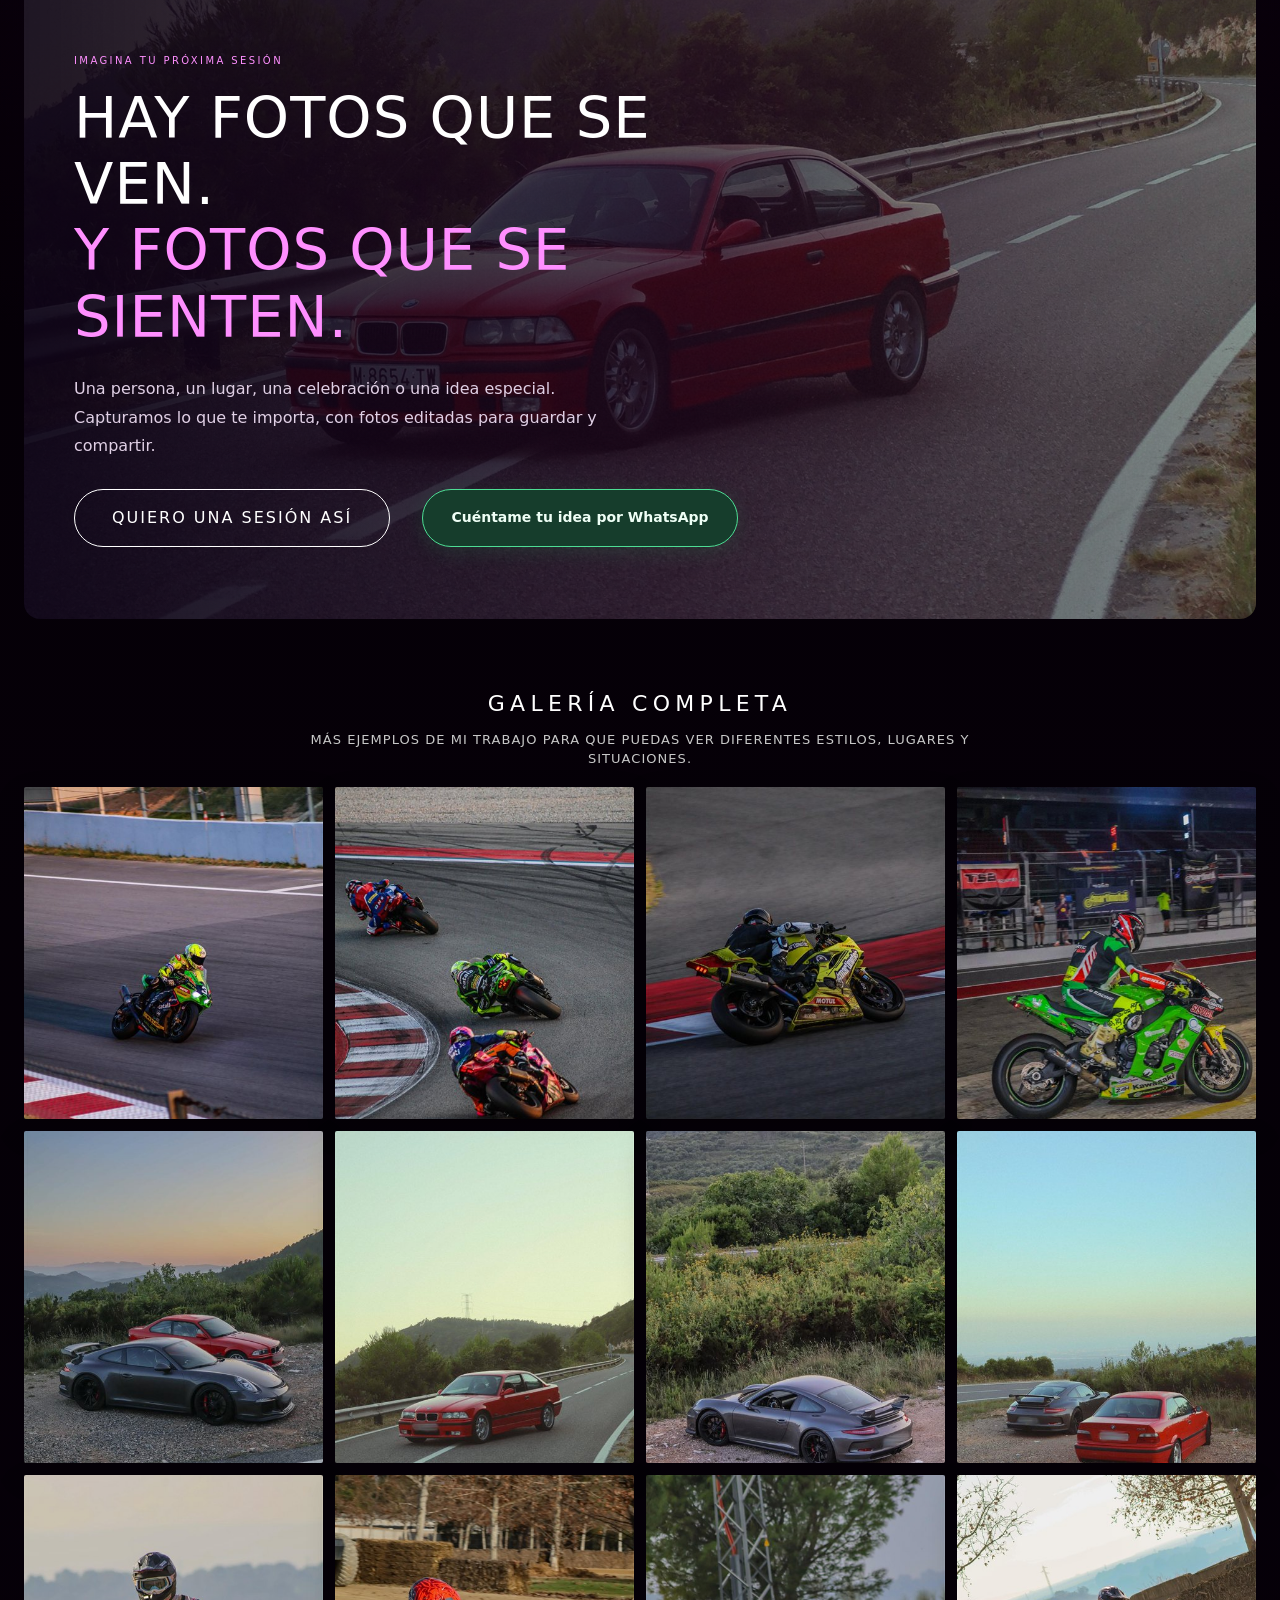
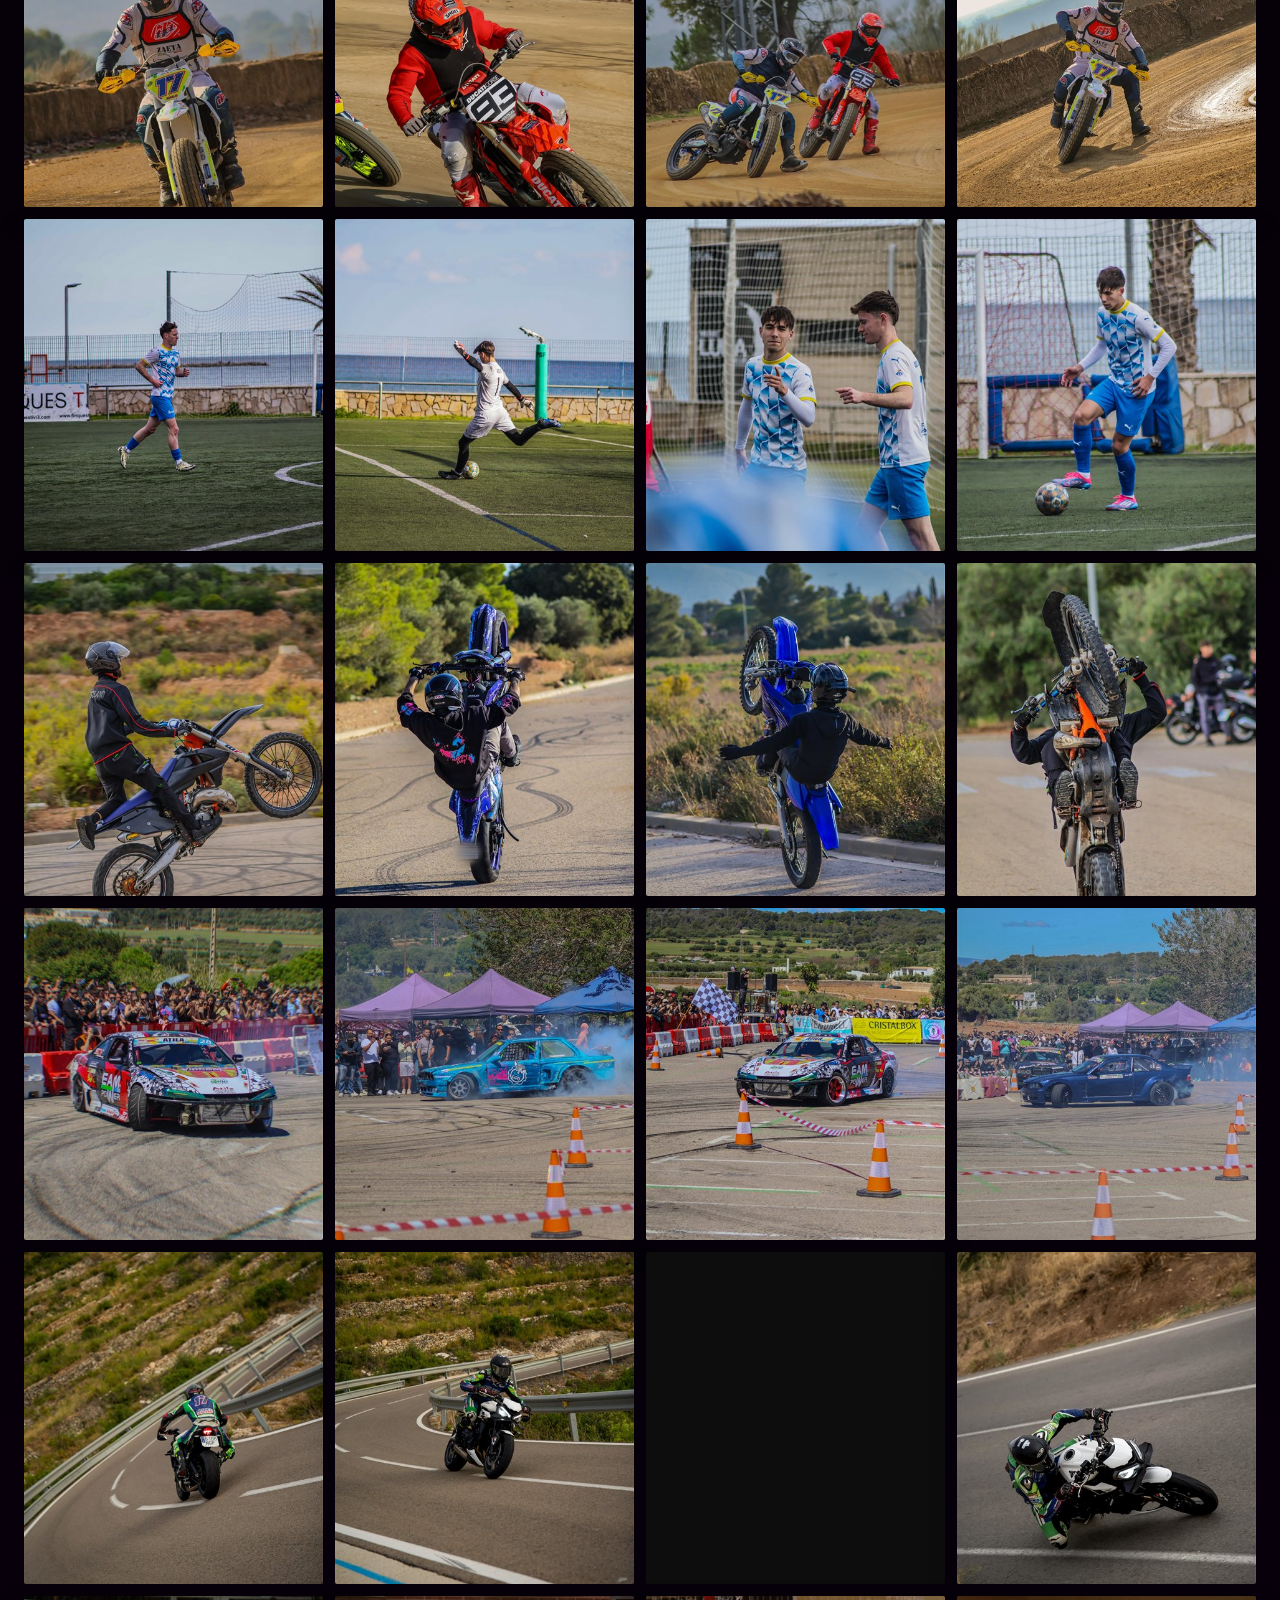
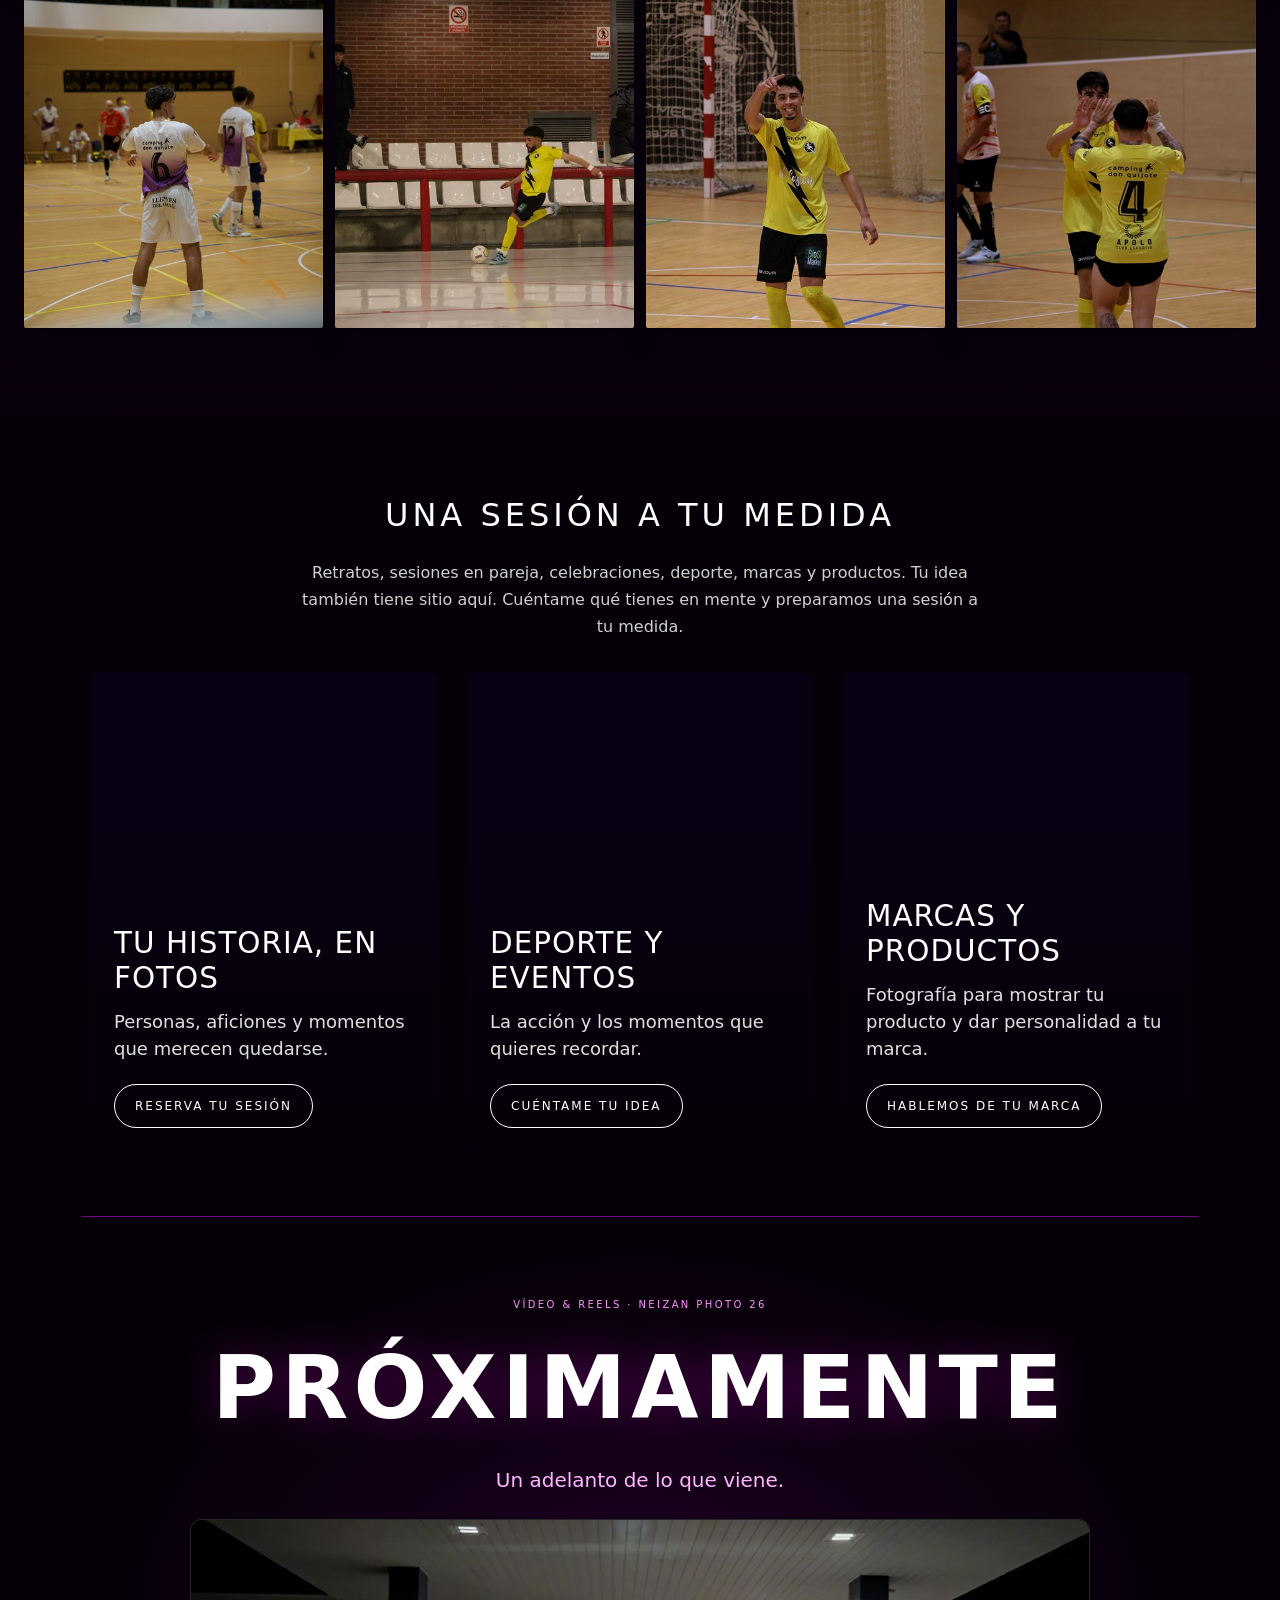
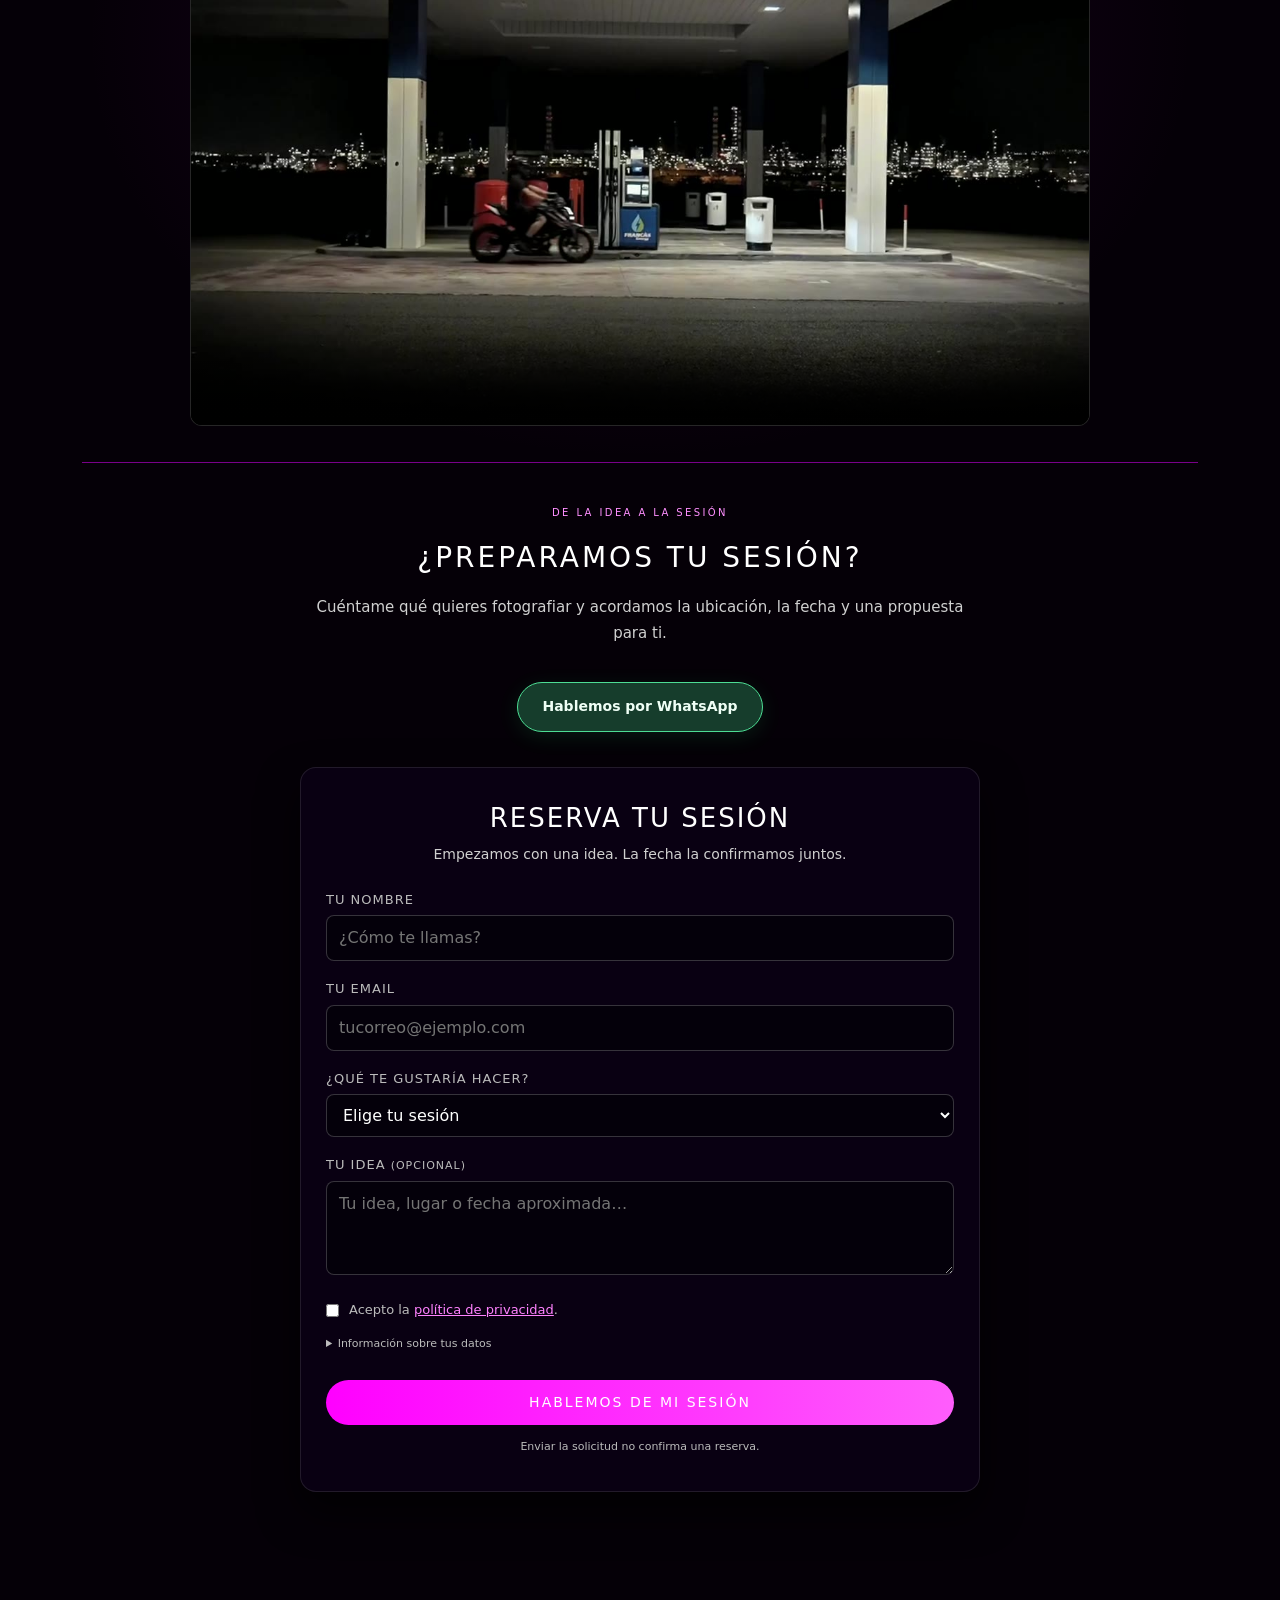
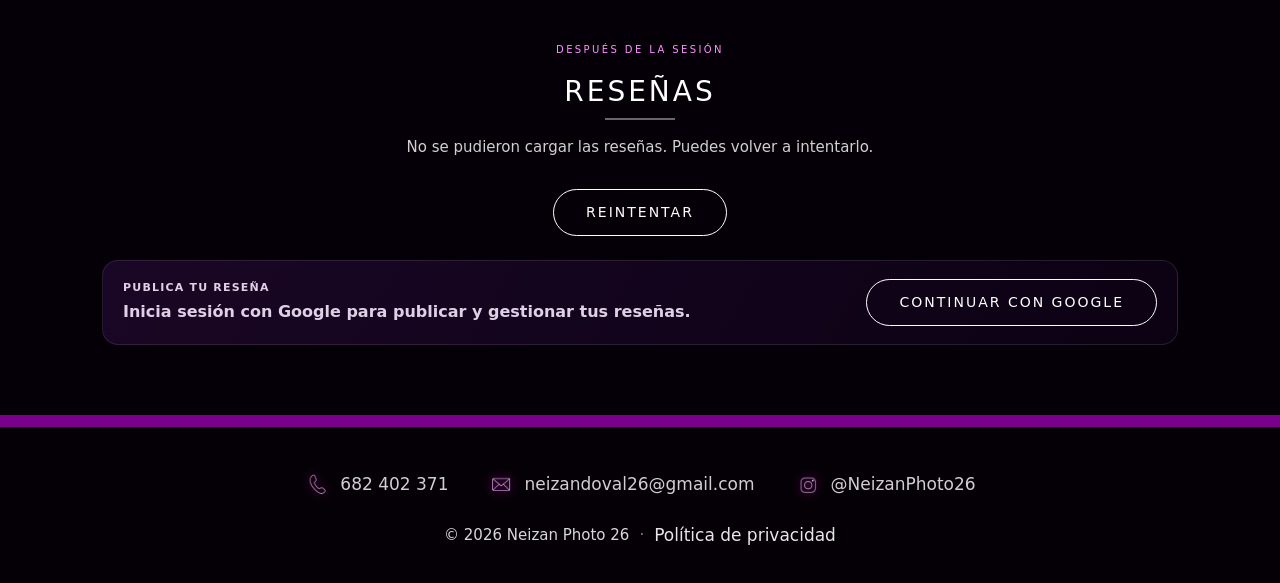
==== commit 3de79c53: "Sustituir únicamente el vídeo de Próximamente" ====
--- a/index.html
+++ b/index.html
@@ -215,8 +215,8 @@
                     <p class="trailerAdelanto">Un adelanto de lo que viene.</p>
                     <div class="trailerContenido">
                         <video class="trailerVideo" controls playsinline preload="none" poster="video/trailer-gasolinera-alta-poster.jpg" width="1920" height="1080" aria-label="Tráiler de Neizan Photo 26 en una gasolinera">
-                            <source src="video/trailer-gasolinera-alta.mp4" type="video/mp4">
-                            Tu navegador no admite este vídeo. <a href="video/trailer-gasolinera-alta.mp4">Ver el tráiler</a>.
+                            <source src="video/proximamente-reels.mp4" type="video/mp4">
+                            Tu navegador no admite este vídeo. <a href="video/proximamente-reels.mp4">Ver el tráiler</a>.
                         </video>
                     </div>
 
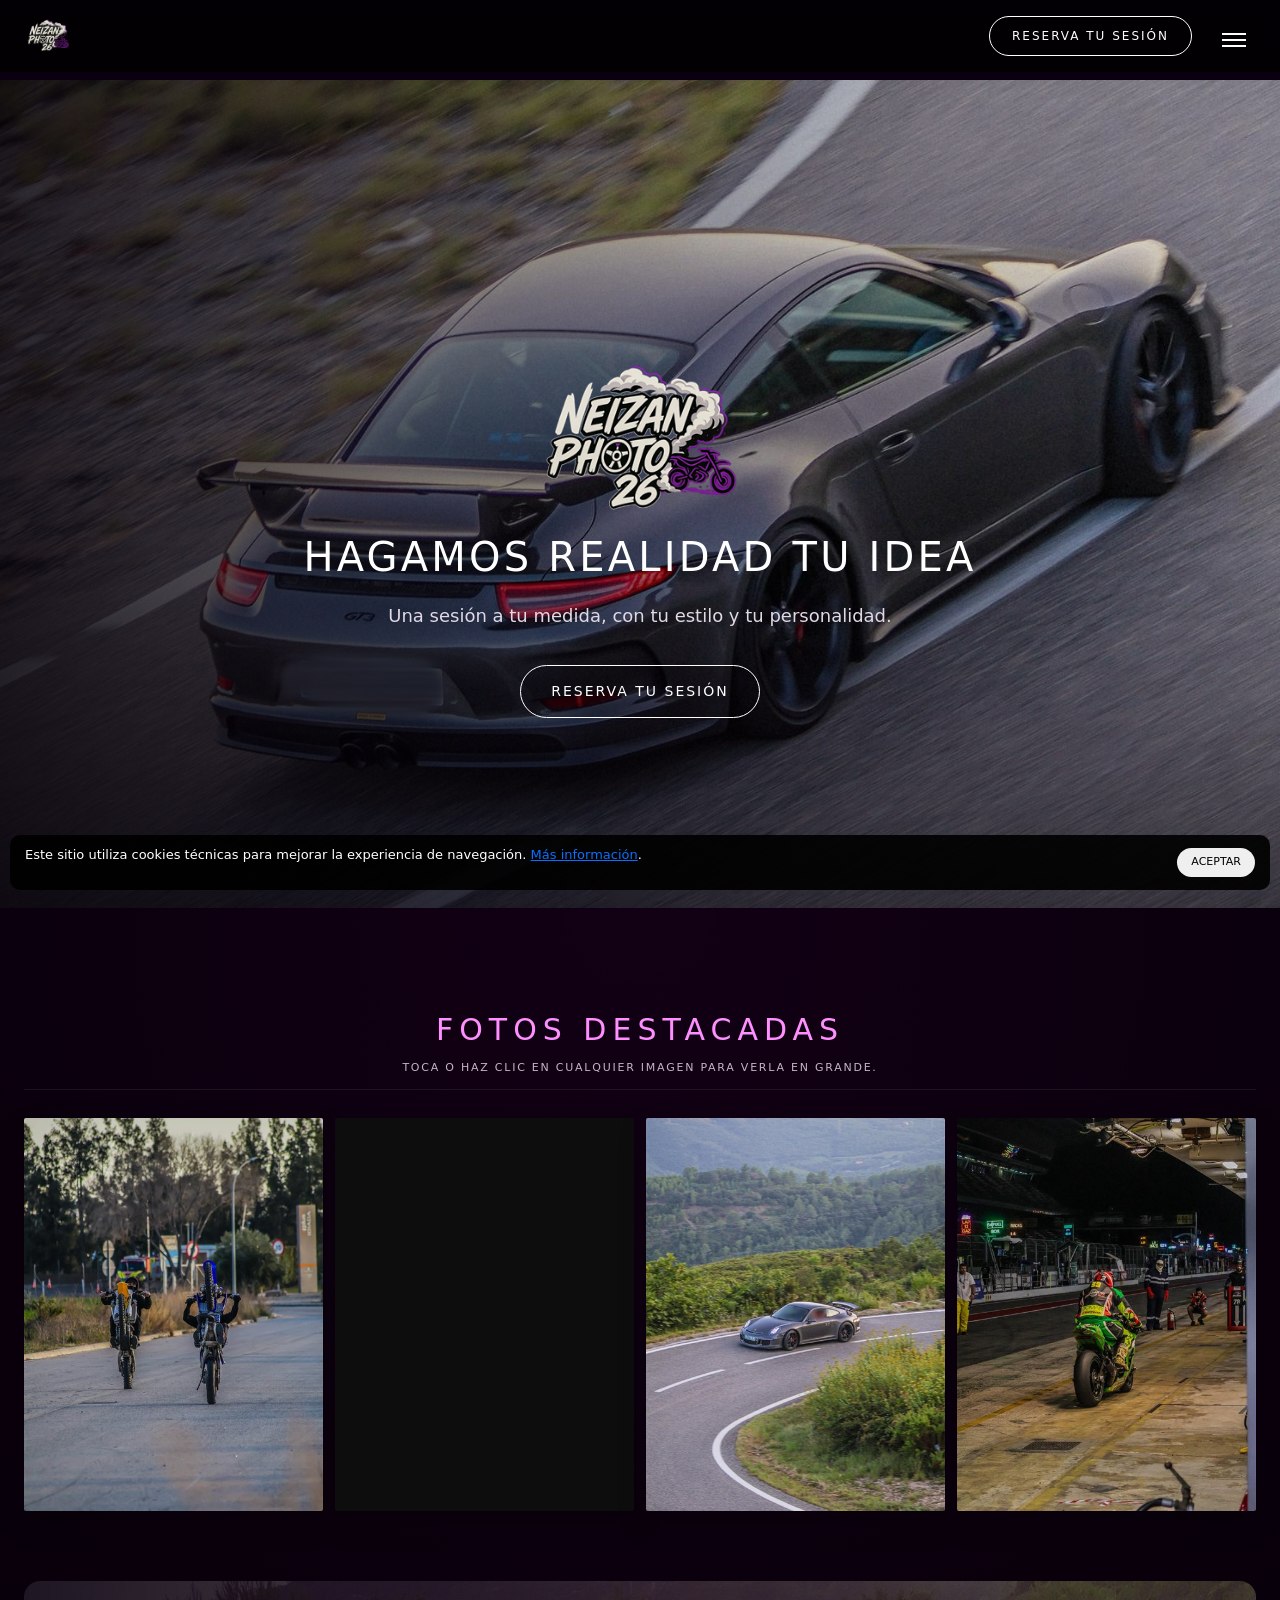
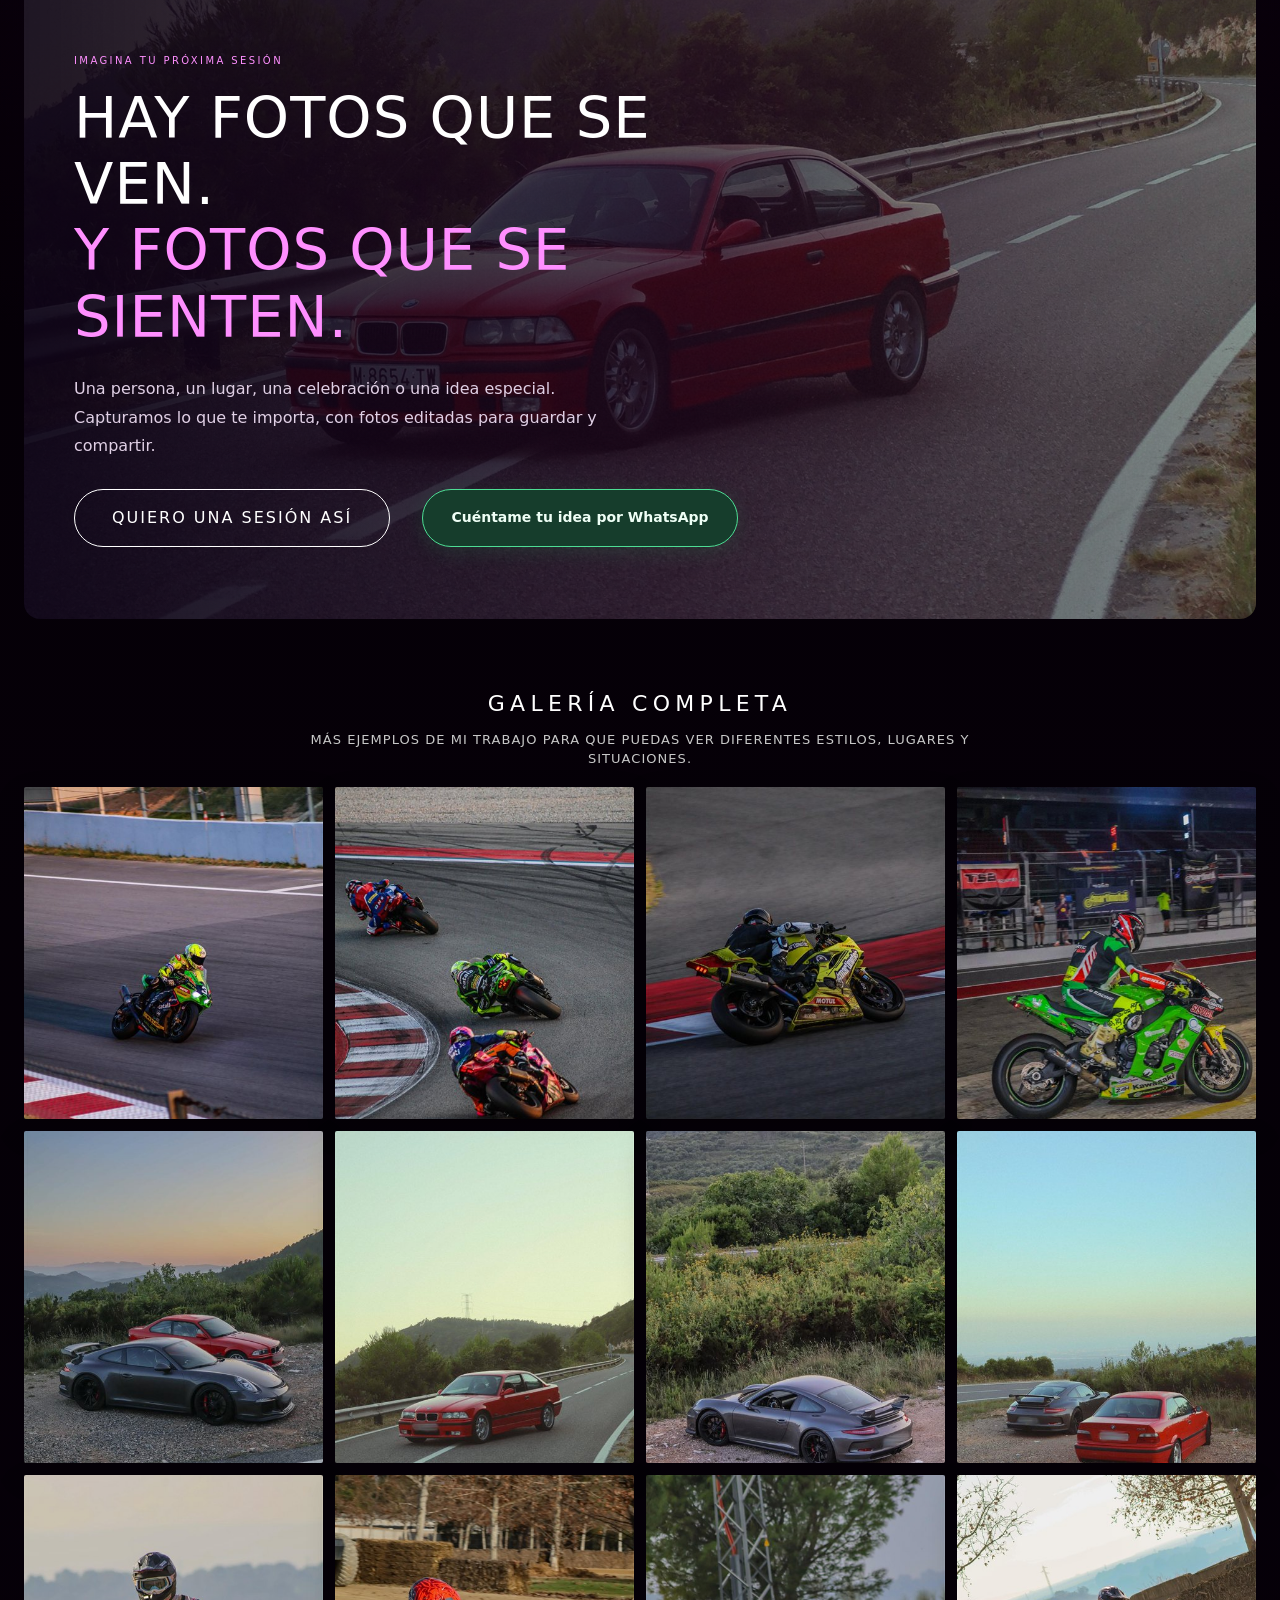
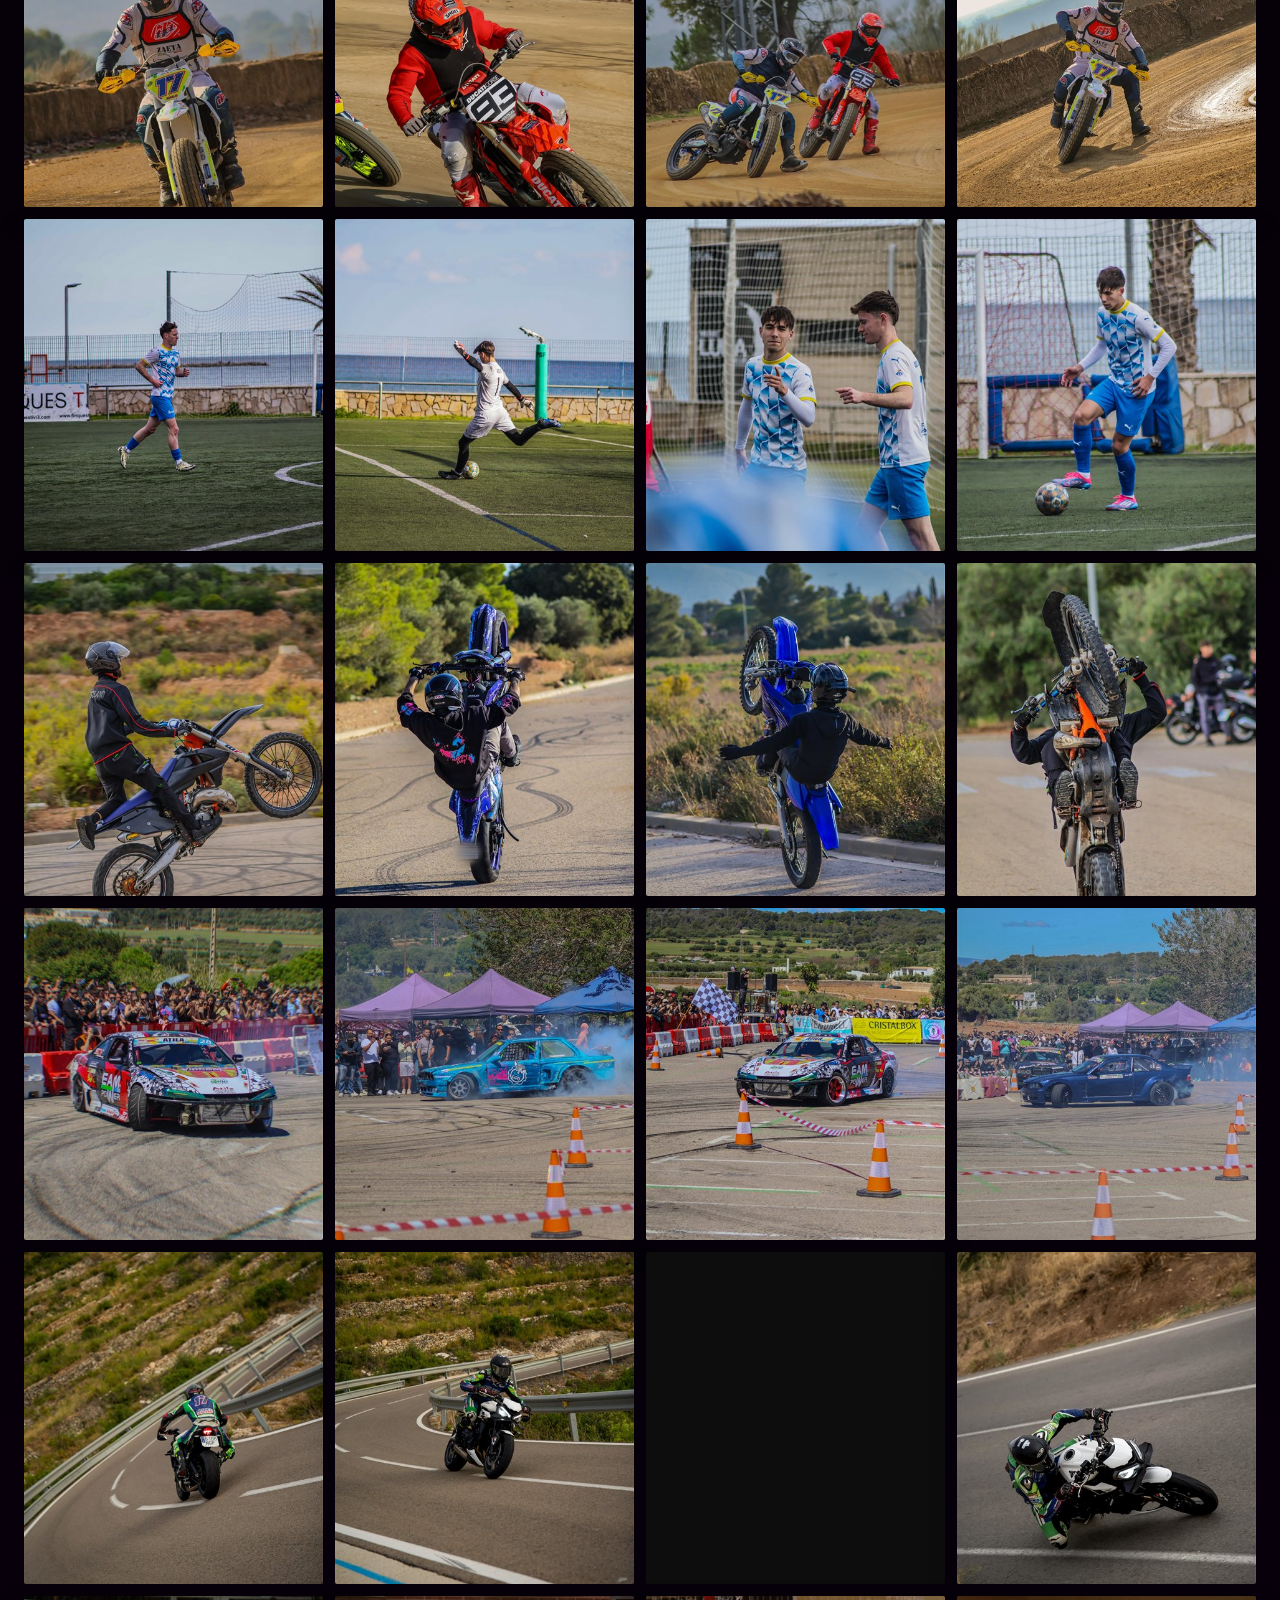
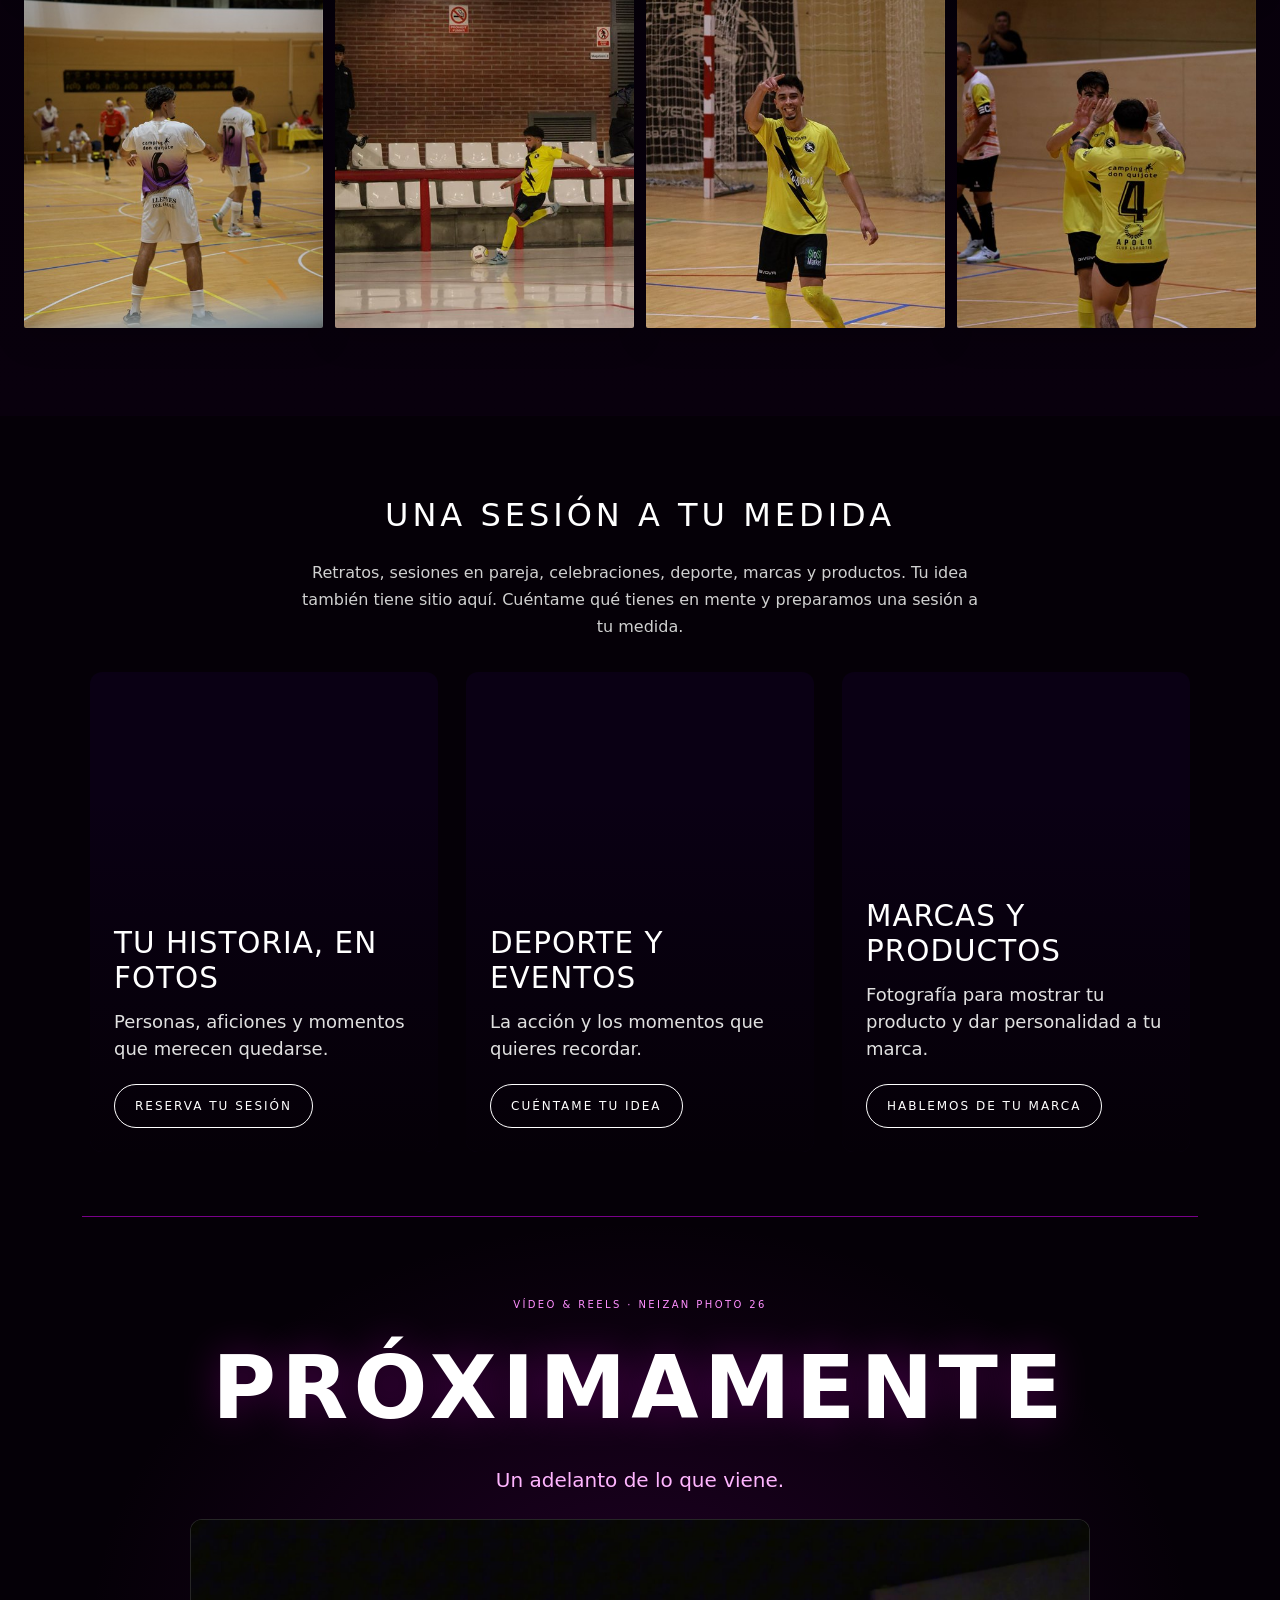
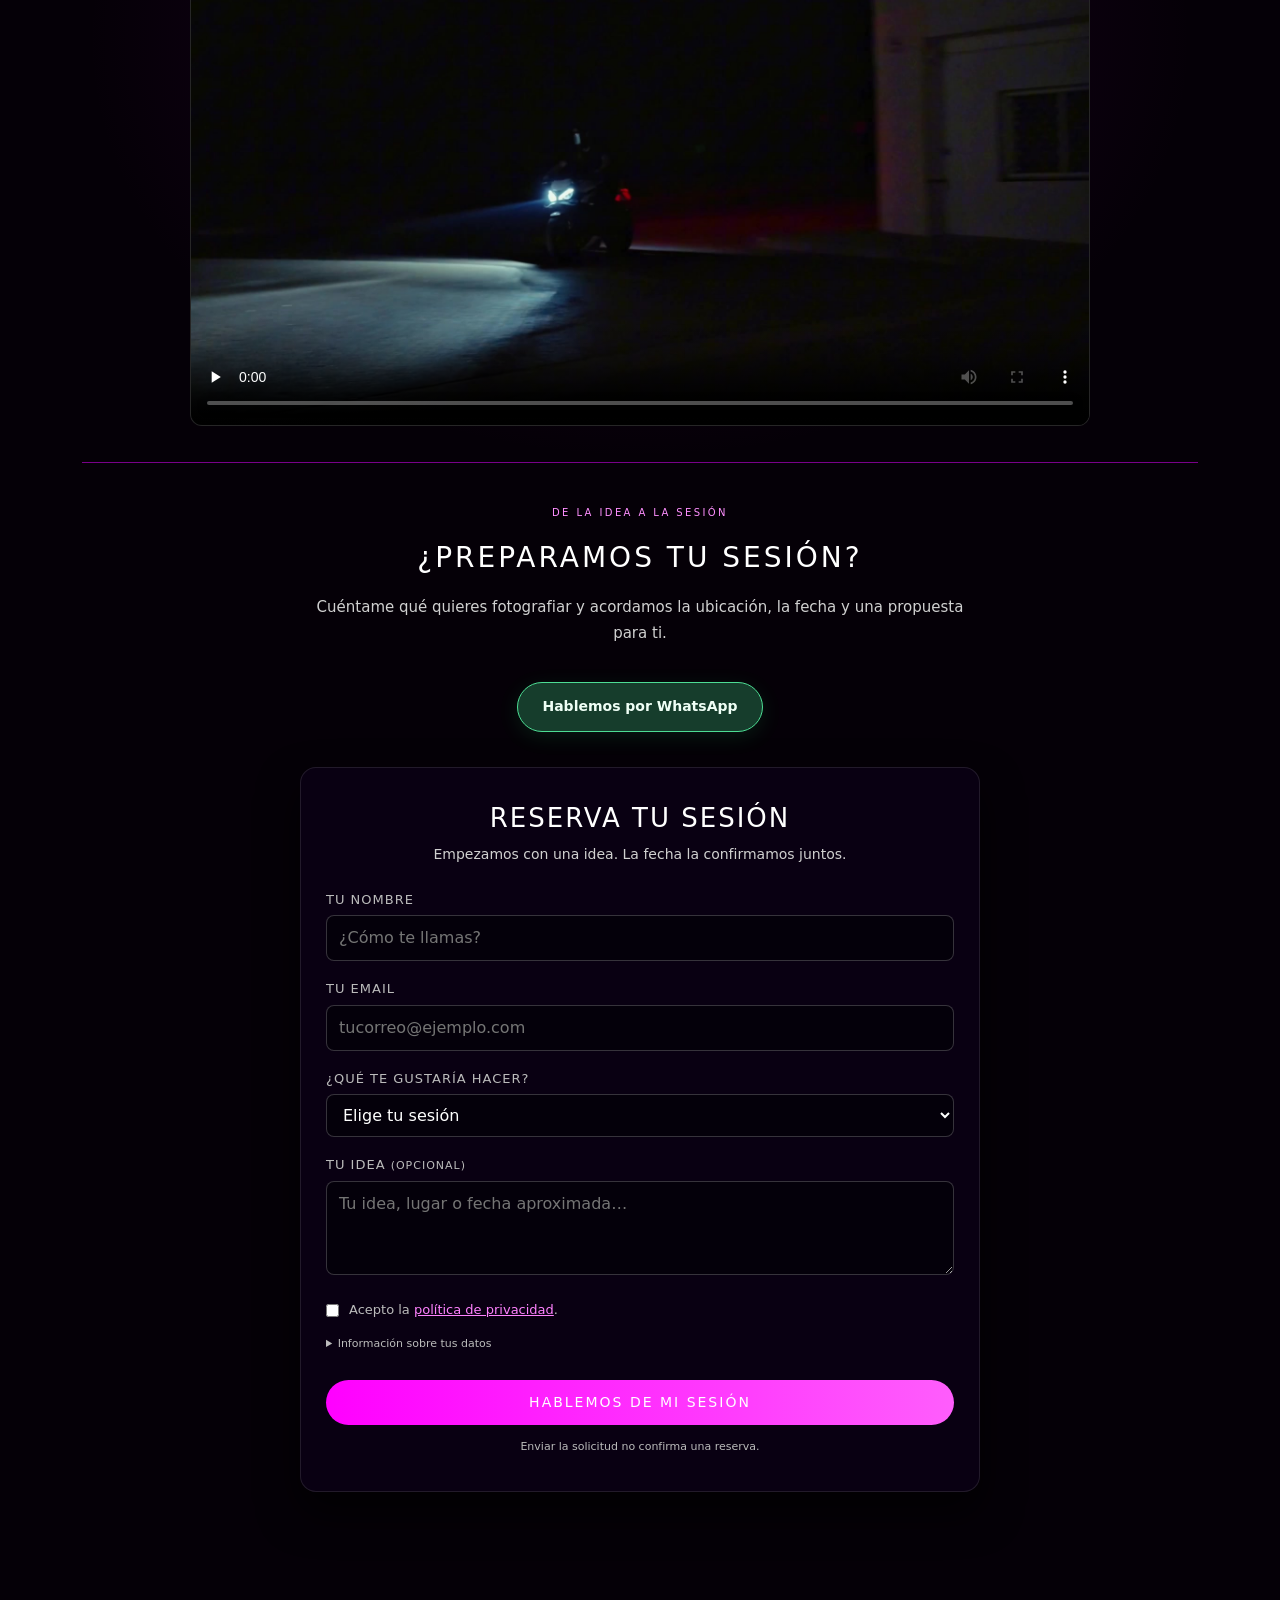
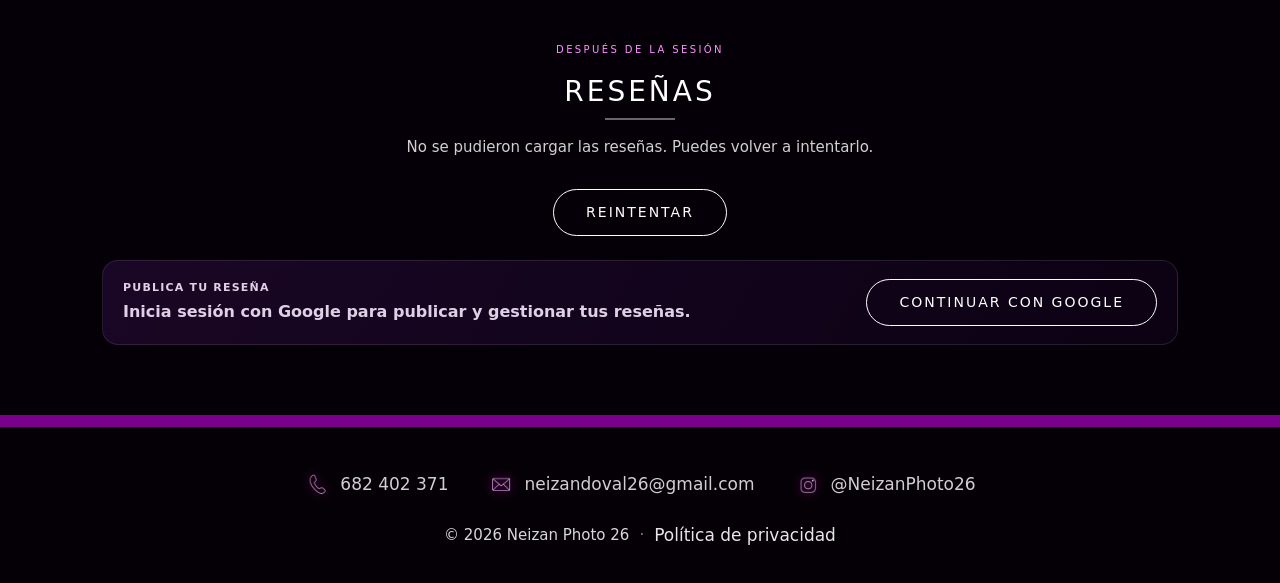
==== commit 47bf7838: "Actualizar portada al fotograma del vídeo nuevo" ====
--- a/index.html
+++ b/index.html
@@ -214,7 +214,7 @@
                     <h2 id="videoEstrenoTitulo">PRÓXIMAMENTE</h2>
                     <p class="trailerAdelanto">Un adelanto de lo que viene.</p>
                     <div class="trailerContenido">
-                        <video class="trailerVideo" controls playsinline preload="none" poster="video/trailer-gasolinera-alta-poster.jpg" width="1920" height="1080" aria-label="Tráiler de Neizan Photo 26 en una gasolinera">
+                        <video class="trailerVideo" controls playsinline preload="none" poster="video/proximamente-reels-poster.jpg" width="1920" height="1080" aria-label="Tráiler de Neizan Photo 26 en una gasolinera">
                             <source src="video/proximamente-reels.mp4" type="video/mp4">
                             Tu navegador no admite este vídeo. <a href="video/proximamente-reels.mp4">Ver el tráiler</a>.
                         </video>
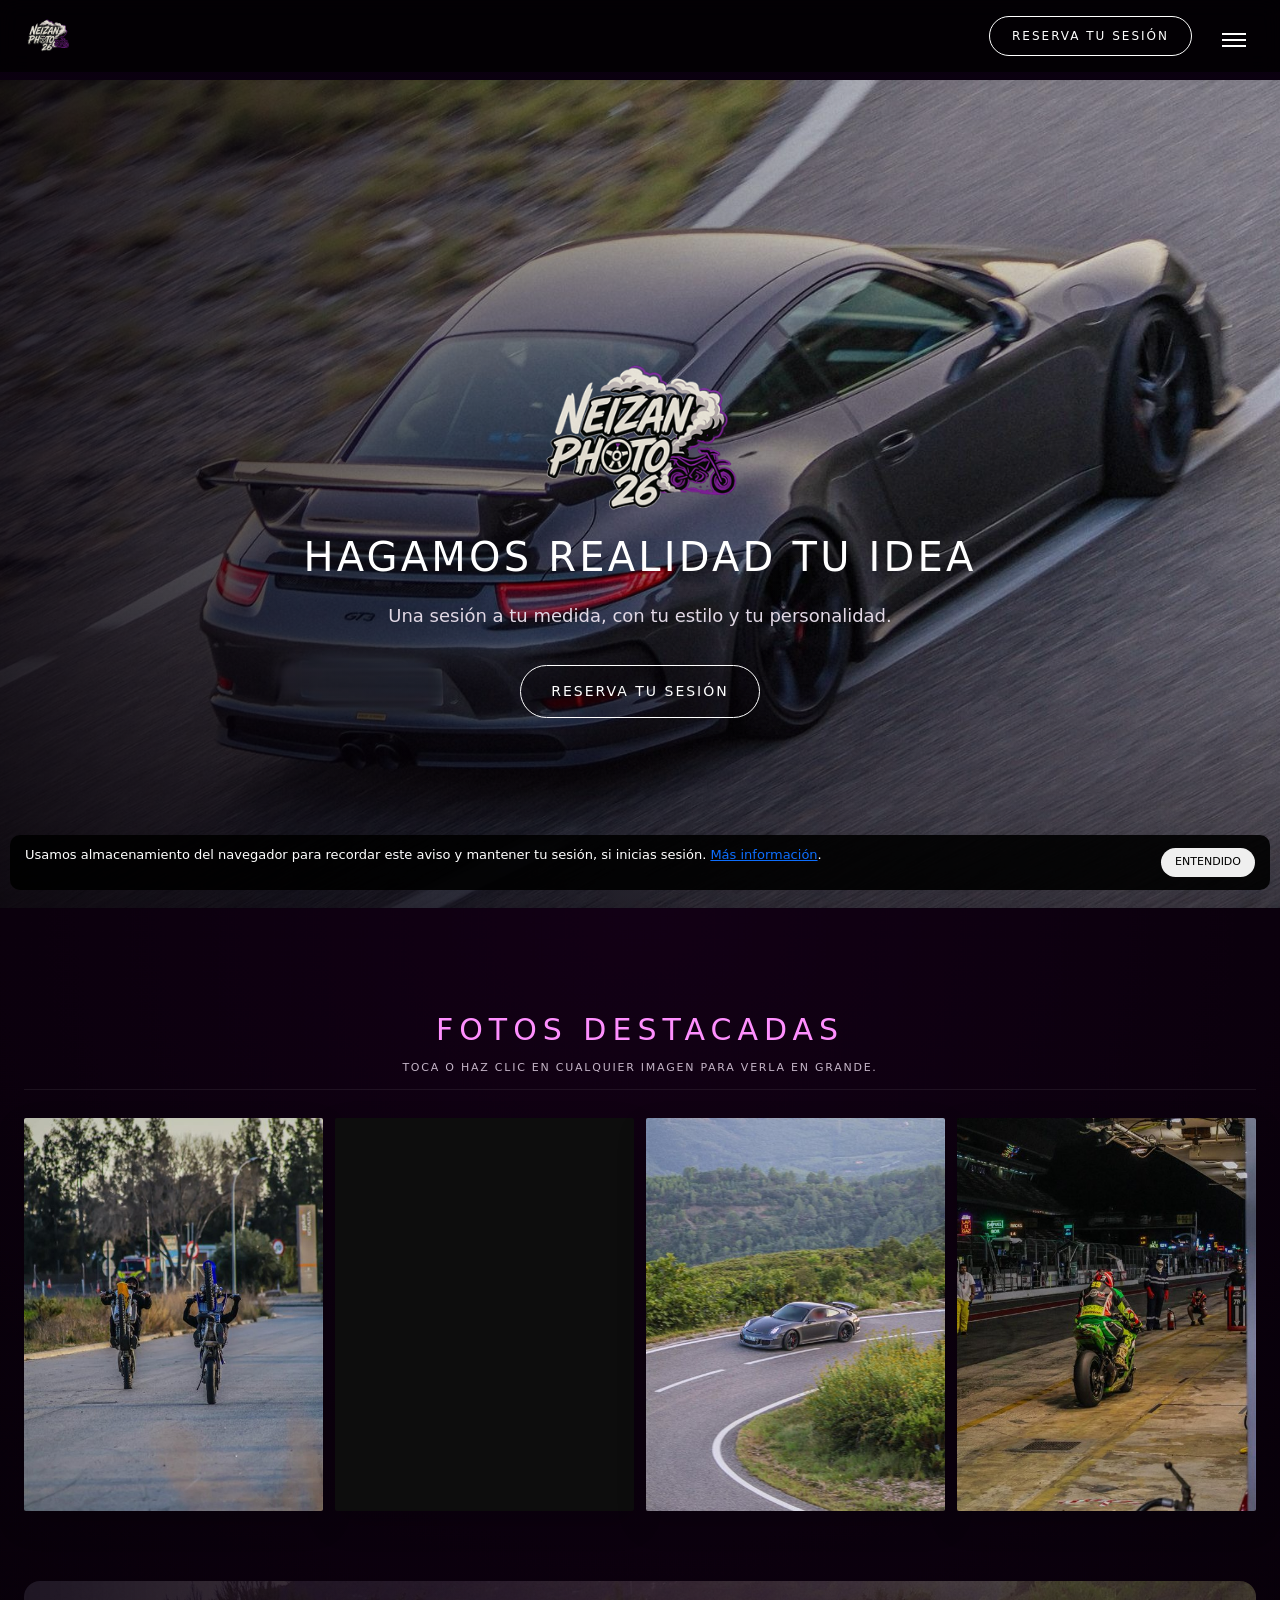
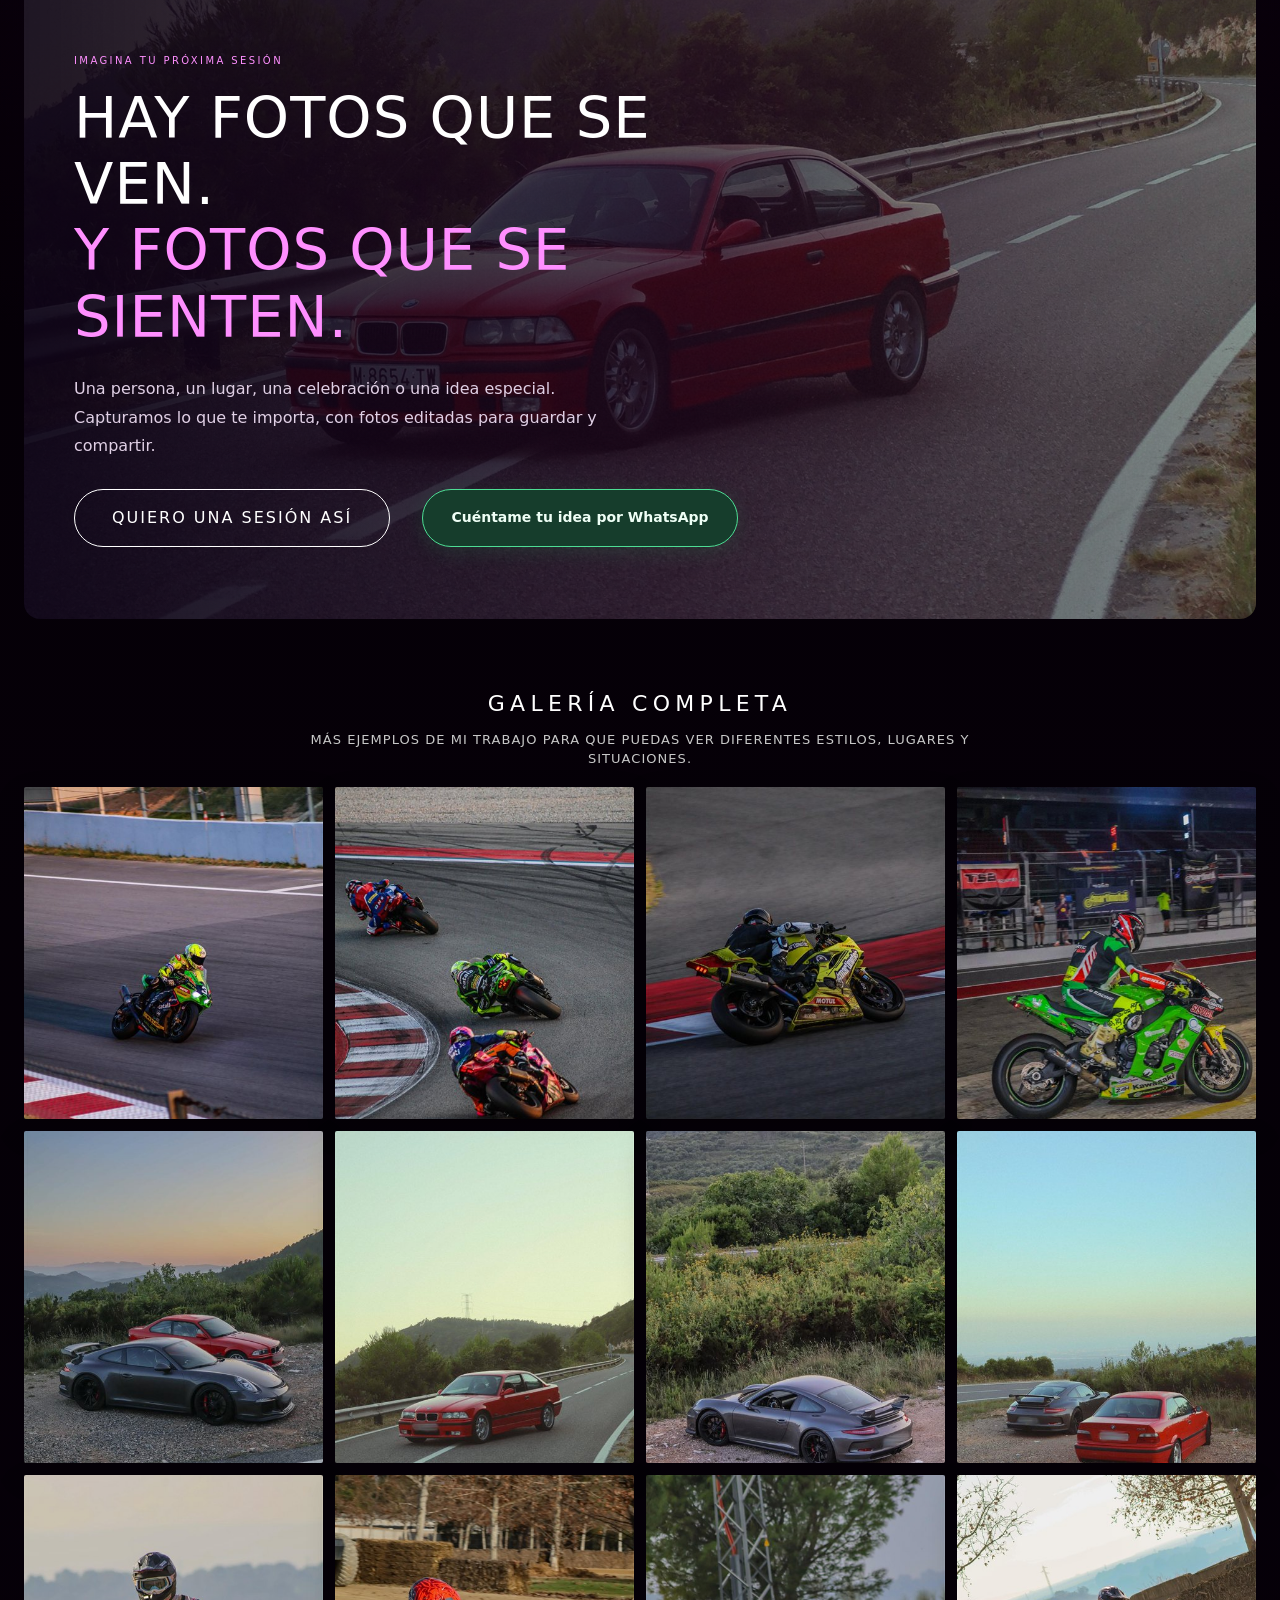
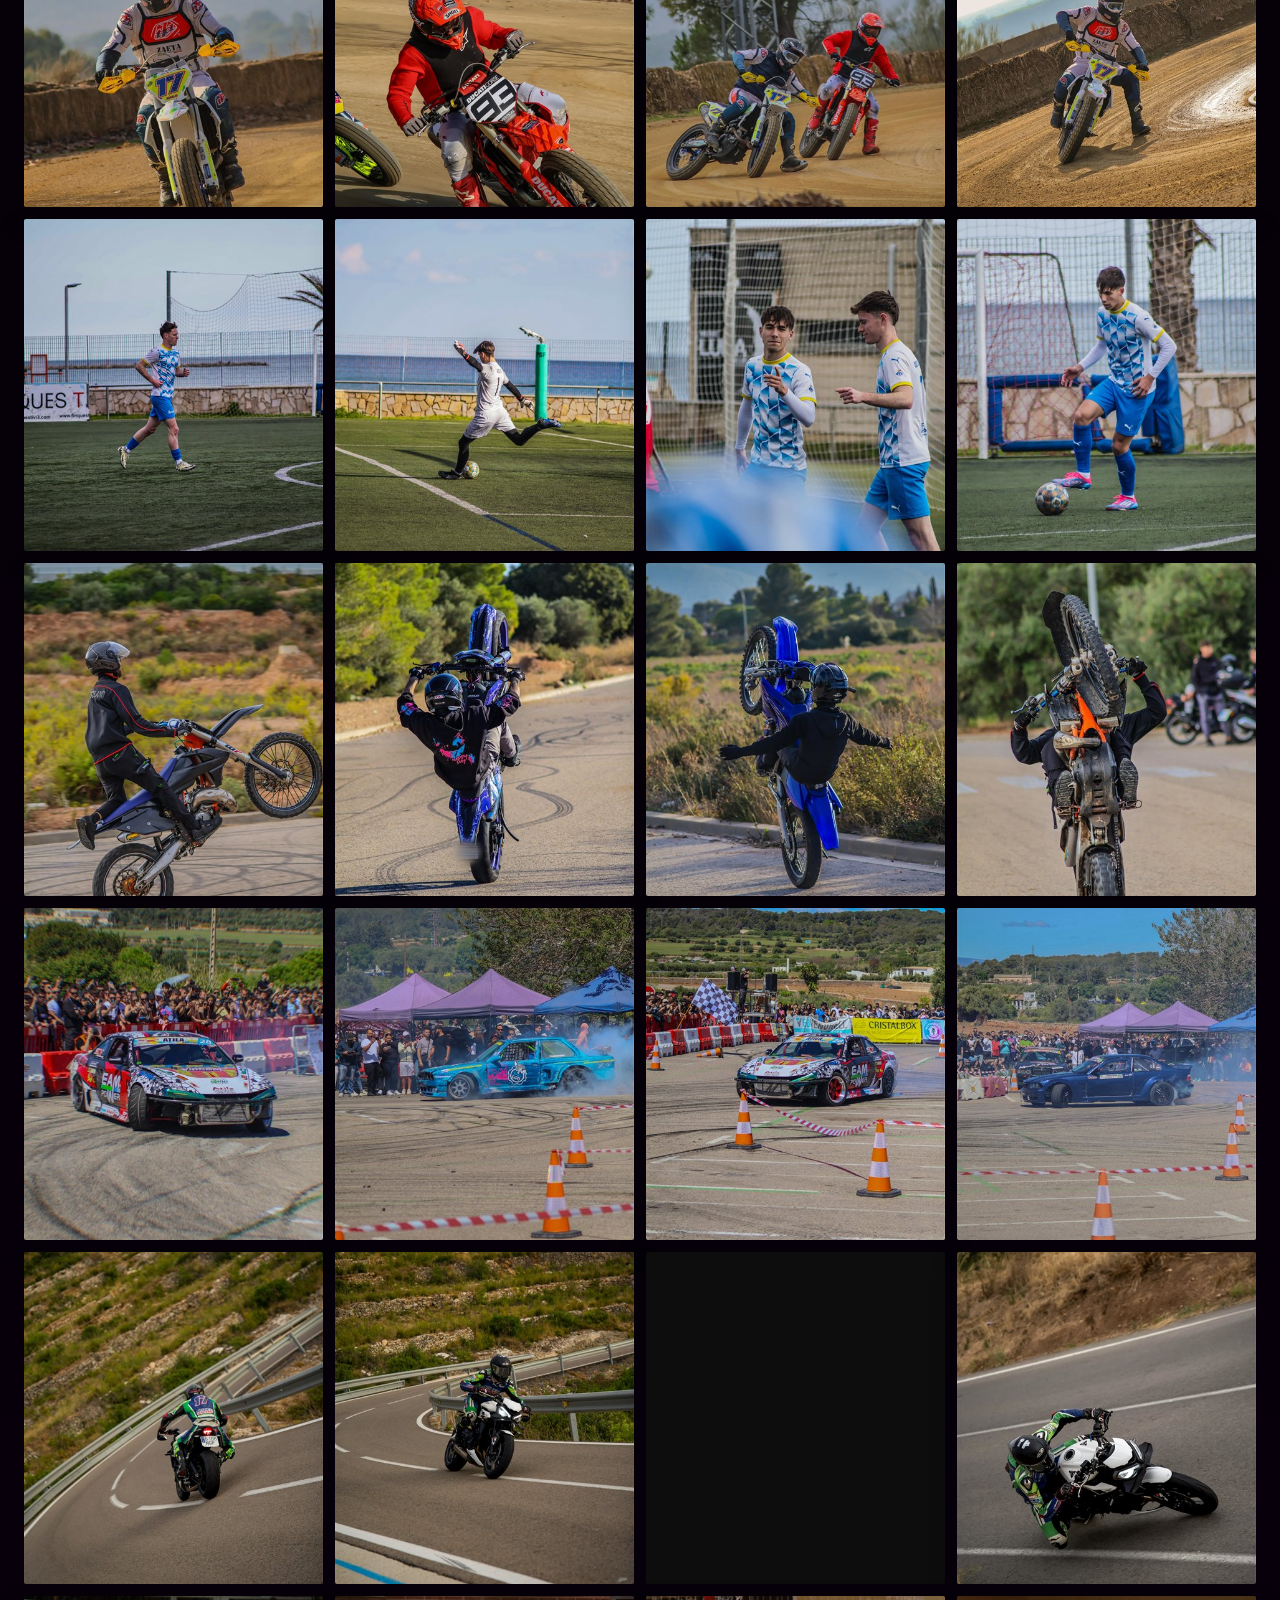
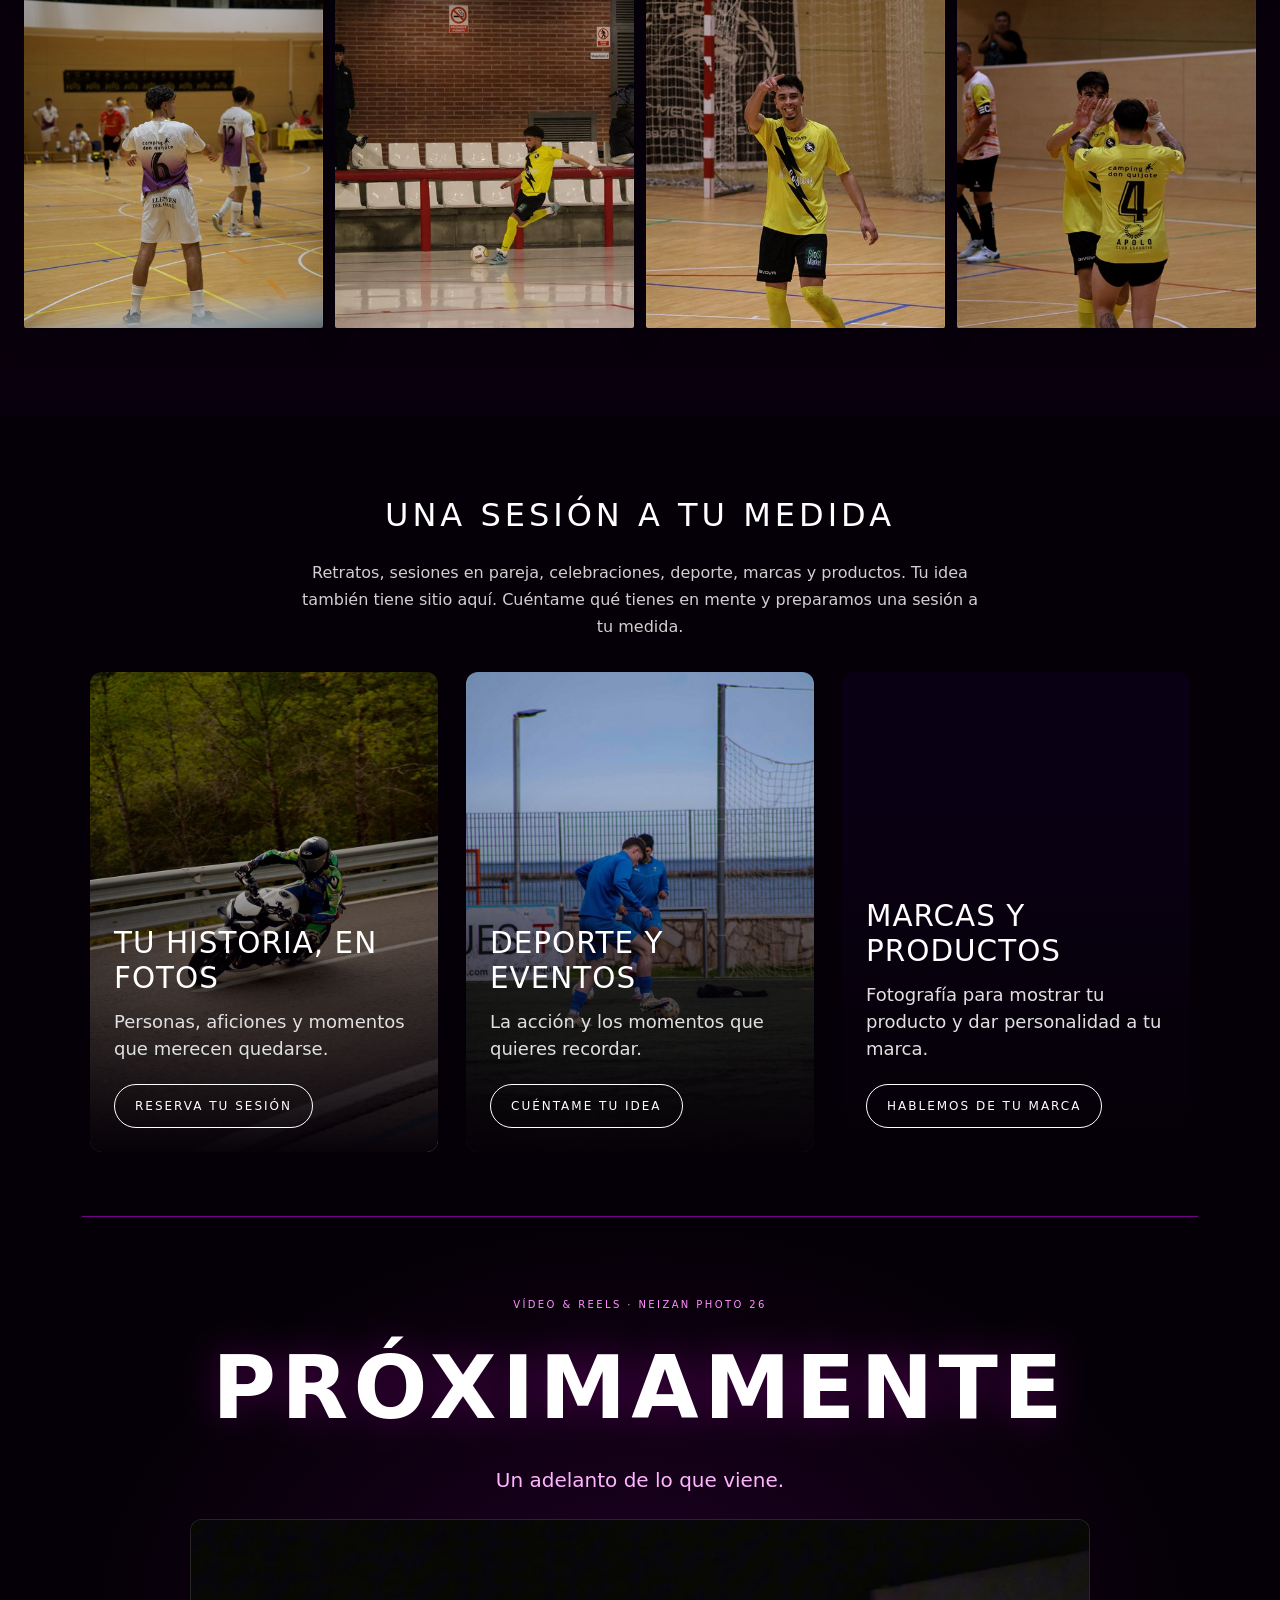
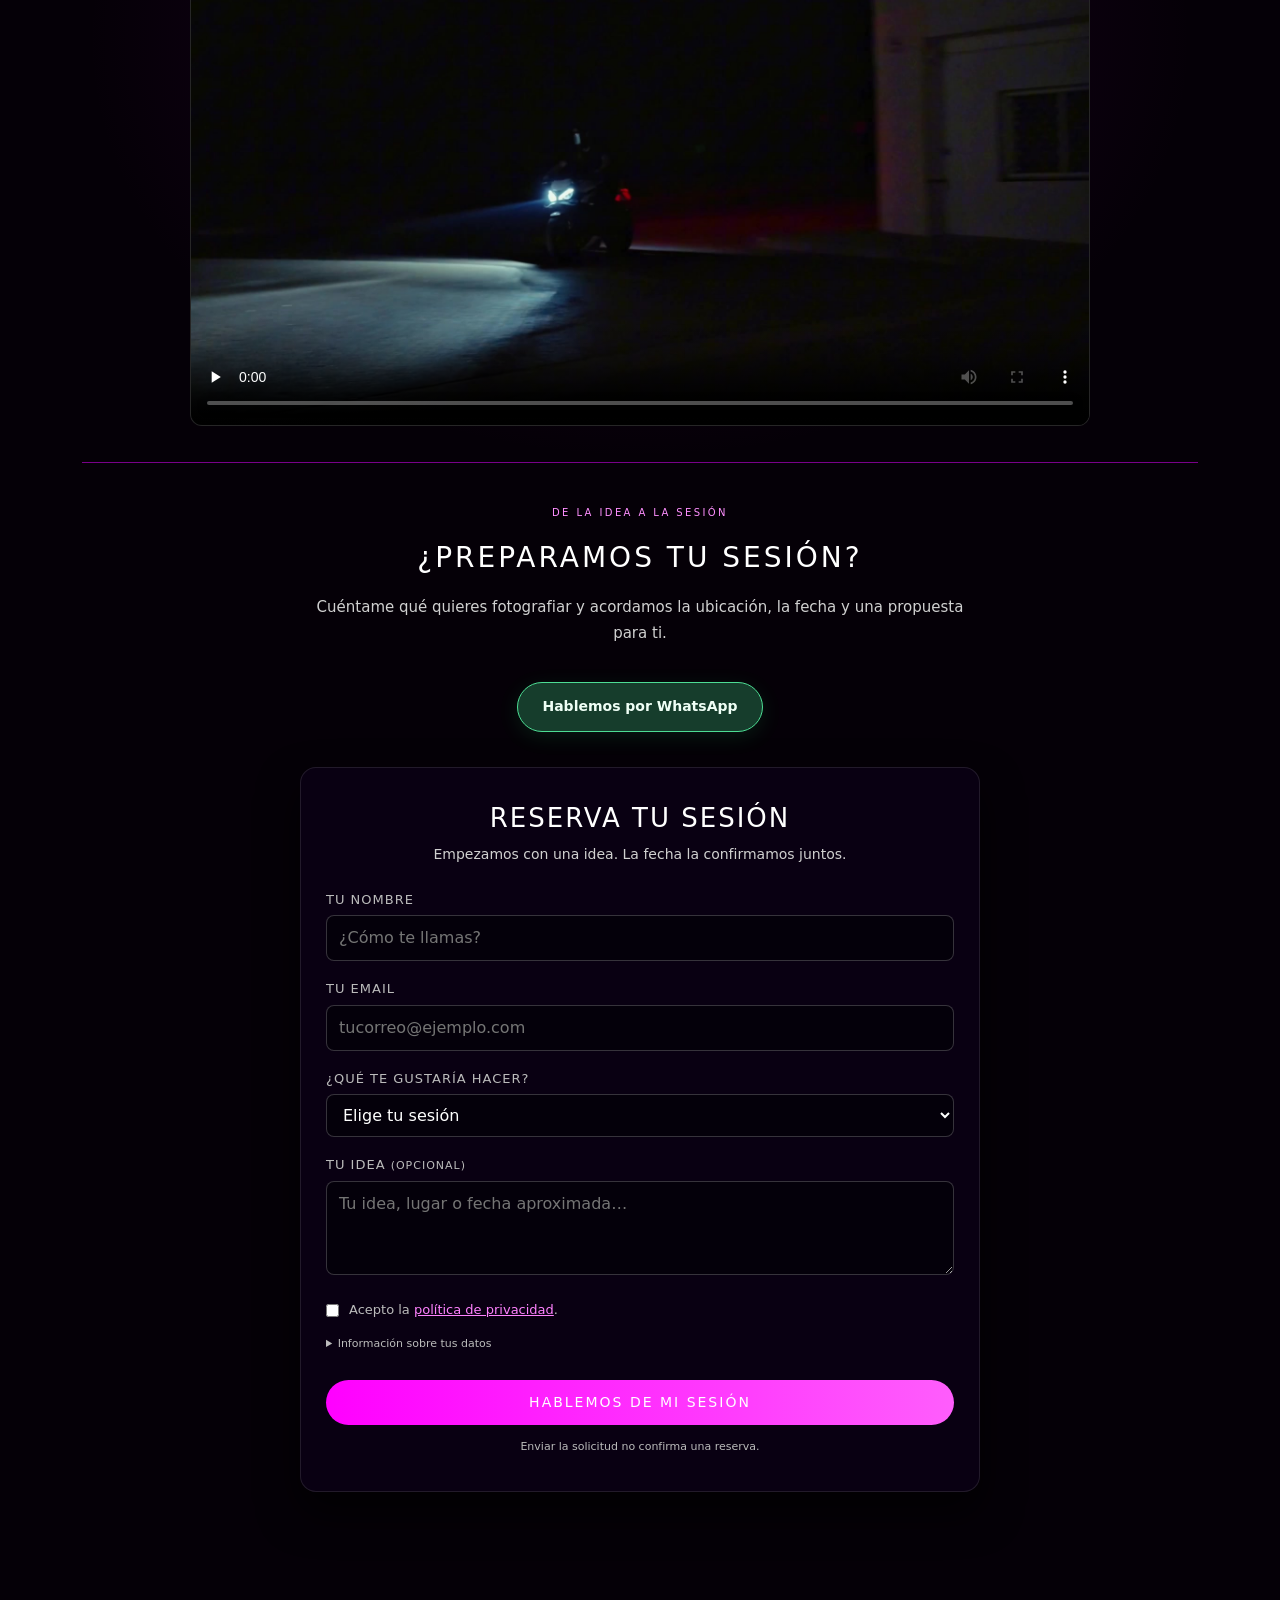
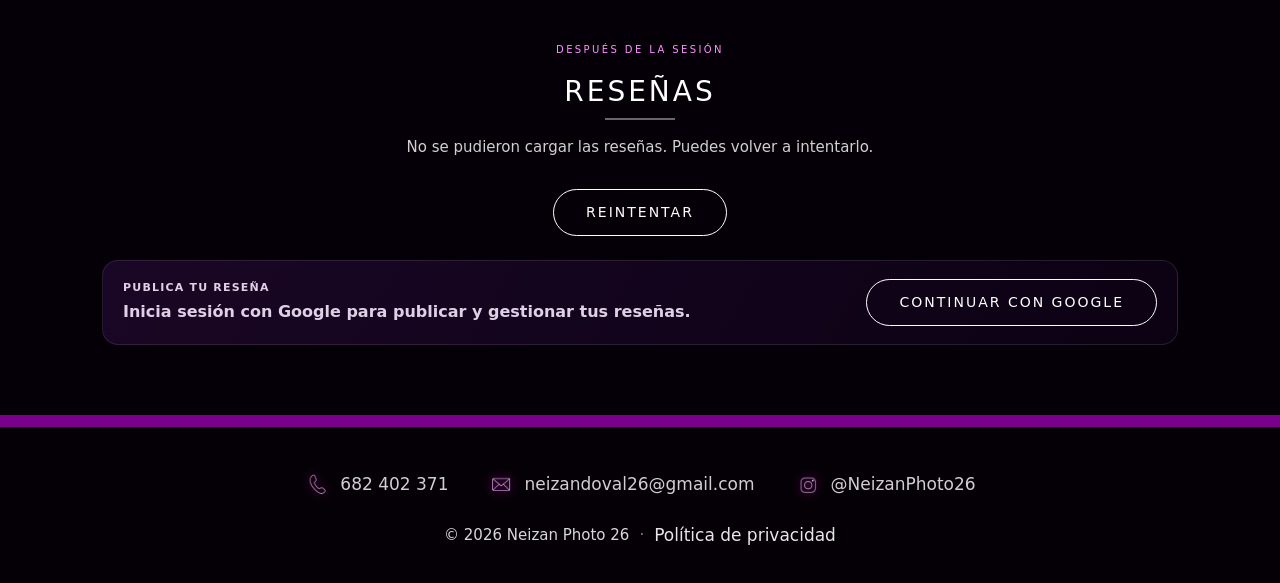
==== commit f342cd3e: "Publicar nuevo diseño de reseñas y actualizar privacidad y aviso" ====
--- a/index.html
+++ b/index.html
@@ -15,7 +15,7 @@
     <!-- Open Graph (para redes) -->
     <meta property="og:title" content="Neizan Photo 26 - Fotografía y vídeo de vehículos y deportes">
     <meta property="og:description" content="Sesiones de foto y vídeo para coches, motos, fútbol y eventos en Tarragona.">
-    <meta property="og:image" content="https://neizanphoto26.github.io/img/logos/LogoNeizanPhoto.png">
+    <meta property="og:image" content="https://neizanphoto26.github.io/img/optimized/logos-LogoNeizanPhoto-256.png">
     <meta property="og:url" content="https://neizanphoto26.github.io/">
     <meta property="og:type" content="website">
     <meta property="og:site_name" content="Neizan Photo 26">
@@ -25,7 +25,7 @@
     <meta name="twitter:card" content="summary_large_image">
     <meta name="twitter:title" content="Neizan Photo 26 - Fotografía y vídeo de vehículos y deportes">
     <meta name="twitter:description" content="Sesiones de foto y vídeo para coches, motos, fútbol y eventos en Tarragona.">
-    <meta name="twitter:image" content="https://neizanphoto26.github.io/img/logos/LogoNeizanPhoto.png">
+    <meta name="twitter:image" content="https://neizanphoto26.github.io/img/optimized/logos-LogoNeizanPhoto-256.png">
 
     <!-- Bootstrap -->
     <link
@@ -40,7 +40,7 @@
       "@type": "ProfessionalService",
       "@id": "https://neizanphoto26.github.io#neizanphoto26",
       "name": "Neizan Photo 26",
-      "image": "https://neizanphoto26.github.io/img/logos/LogoNeizanPhoto.png",
+      "image": "https://neizanphoto26.github.io/img/optimized/logos-LogoNeizanPhoto-256.png",
       "url": "https://neizanphoto26.github.io",
       "description": "Fotografía y vídeo de vehículos, deportes y eventos.",
       "telephone": "+34 682 402 371",
@@ -60,8 +60,8 @@
       ]}
     </script>
 
-    <link rel="stylesheet" href="Style.css?v=20261014-logo2">
-    <link rel="icon" href="img/logos/LogoNeizanPhoto.png" type="image/png">
+    <link rel="stylesheet" href="Style.css?v=20261015-reviews-privacy">
+    <link rel="icon" href="img/optimized/logos-LogoNeizanPhoto-256.png" type="image/png">
 </head>
 
 <body>
@@ -338,10 +338,10 @@
     <!-- BANNER COOKIES -->
     <div id="cookie-banner" class="cookie-banner">
         <p>
-            Este sitio utiliza cookies técnicas para mejorar la experiencia de navegación.
-            <a href="Privacidad.html">Más información</a>.
+            Usamos almacenamiento del navegador para recordar este aviso y mantener tu sesión, si inicias sesión.
+            <a href="Privacidad.html#cookies">Más información</a>.
         </p>
-        <button id="cookie-accept">Aceptar</button>
+        <button id="cookie-accept" type="button">Entendido</button>
     </div>
 
     <div class="lightbox" id="lightbox" aria-hidden="true" role="dialog" aria-label="Visor de imágenes">
@@ -359,12 +359,11 @@
         const banner = document.getElementById('cookie-banner');
         const btnAccept = document.getElementById('cookie-accept');
 
-        if (!localStorage.getItem('cookiesAceptadas')) {
-            banner.style.display = 'flex';
-        }
-
+        let noticeDismissed = false;
+        try { noticeDismissed = localStorage.getItem('cookiesAceptadas') === 'true'; } catch { /* El aviso funciona aunque se bloquee el almacenamiento. */ }
+        banner.style.display = noticeDismissed ? 'none' : 'flex';
         btnAccept.addEventListener('click', () => {
-            localStorage.setItem('cookiesAceptadas', 'true');
+            try { localStorage.setItem('cookiesAceptadas', 'true'); } catch { /* Solo se recordará en esta visita. */ }
             banner.style.display = 'none';
         });
     </script>
@@ -441,6 +440,6 @@
     <script src="site-ui.js" defer></script>
     <script src="reviews-config.js" defer></script>
     <script src="review-auth.js" defer></script>
-    <script src="reviews.js" defer></script>
+    <script src="reviews.js?v=20261015-reviews" defer></script>
 </body>
 </html>
--- a/Style.css
+++ b/Style.css
@@ -1137,6 +1137,39 @@
 .fotosTituloDestacadas { color: #ff8fff; }
 .serviciosIntro { max-width: 720px; margin: -16px auto 32px; text-align: center; color: #d0d0d0; line-height: 1.7; padding: 0 16px; }
 
+/* Reseñas: fotos visibles y tarjetas con jerarquía clara */
+.reviewsList { gap: 24px; align-items: start; }
+.reviewCard, .reviewsPage .reviewCard { display: flex; flex-direction: column; padding: 26px; border-radius: 16px; border: 1px solid #37323b; background: #19161d; box-shadow: 0 4px 16px rgba(0,0,0,.12); }
+.reviewHead { gap: 14px; }
+.reviewAvatar { width: 42px; height: 42px; background: #694477; color: #ffffff; font-size: 17px; font-weight: 500; box-shadow: none; }
+.reviewHead h3, .reviewsPage .reviewHead h3 { font-size: 15px; font-weight: 600; letter-spacing: 0; color: #f2edf4; }
+.reviewHead time { color: #aca6b1; font-size: 12px; }
+.reviewStars { margin: 20px 0 10px; font-size: 18px; letter-spacing: 2px; line-height: 1.25; color: #fbbc04; }
+.reviewComment, .reviewsPage .reviewComment { font-size: 15px; line-height: 1.65; color: #e0dce4; }
+.reviewCard .reviewExpandLink { order: 2; margin: 18px 0 0; padding: 7px 0; text-align: left; align-self: flex-start; font-size: 13px; font-weight: 500; color: #d7a9e3; text-decoration: none; }
+.reviewCard .reviewExpandLink:hover { color: #f1d4fa; text-decoration: underline; text-underline-offset: 4px; }
+.reviewCard .reviewOwnerActions { order: 3; display: flex; flex-wrap: wrap; justify-content: flex-start; gap: 12px; margin-top: 22px; padding-top: 18px; border-top: 1px solid rgba(255,255,255,.08); }
+.reviewCardPhotos, .reviewsPage .reviewCardPhotos { width: 100%; max-width: none; display: grid; gap: 6px; margin: 18px 0 0; }
+.reviewCardPhotos[data-count="1"] { grid-template-columns: minmax(0, 1fr); max-width: 360px; align-self: center; }
+.reviewCardPhotos[data-count="2"] { grid-template-columns: repeat(2, minmax(0, 1fr)); }
+.reviewCardPhotos[data-count="3"] { grid-template-columns: repeat(3, minmax(0, 1fr)); }
+.reviewCardPhotos:empty { display: none; }
+.reviewPhotoThumb { display: block; width: 100%; min-width: 0; padding: 0; border: 0; border-radius: 8px; overflow: hidden; background: #100b15; cursor: zoom-in; }
+.reviewCardPhotos .reviewPhotoThumb img { width: 100%; aspect-ratio: 1; object-fit: cover; border-radius: 0; transition: transform .25s ease; }
+.reviewCardPhotos[data-count="1"] .reviewPhotoThumb img { aspect-ratio: 4 / 3; }
+.reviewCard .reviewOwnerActions button { border: 0; border-radius: 6px; background: transparent; color: #c2b8c9; padding: 8px 10px; font-size: 12px; transition: background .2s ease, color .2s ease; }
+.reviewCard .reviewOwnerActions button:hover { background: #302735; color: #ffffff; }
+.reviewsSummary { color: #ffb5ff; font-weight: 500; font-size: 26px; }
+.reviewPhotoThumb:hover img { transform: scale(1.035); }
+.reviewPhotoThumb:focus-visible { outline: 2px solid #ff8fff; outline-offset: 4px; }
+.reviewPhotosStatus { grid-column: 1 / -1; color: #b5a6bc; font-size: 13px; text-align: center; padding: 26px 12px; margin: 0; }
+.reviewPhotosButton[hidden] { display: none; }
+@media (max-width: 576px) {
+    .reviewCard, .reviewsPage .reviewCard { padding: 22px; border-radius: 14px; }
+    .reviewCardPhotos { gap: 7px; }
+    .reviewPhotoThumb { border-radius: 10px; }
+}
+
 /* Portada sencilla y contacto visible */
 .hero .heroLogo { max-width: 160px; margin-bottom: 24px; }
 .hero .heroTitulo { font-size: clamp(30px, 4.5vw, 54px); line-height: 1.15; letter-spacing: -.02em; text-transform: none; margin-bottom: 20px; }
@@ -1188,3 +1221,47 @@
     .videoEstreno { padding-bottom: 28px; }
     .videoEstreno .trailerAdelanto { font-size: 17px; }
 }
+
+/* Composición de la referencia con la identidad de Neizan Photo 26 */
+.resenasContenido .reviewsList, .reviewsPage .reviewsList { display: grid; grid-template-columns: repeat(3, minmax(0, 1fr)); align-items: start; gap: 20px; }
+.reviewsPage .resenasContenido { max-width: 1100px; }
+.reviewCard, .reviewsPage .reviewCard { padding: 0; overflow: hidden; border-radius: 18px; border: 1px solid rgba(255,143,255,.18); background: linear-gradient(150deg, #1c0928, #100619); box-shadow: 0 8px 24px rgba(0,0,0,.2); }
+.reviewCard .reviewHead { padding: 22px 20px 0; gap: 12px; }
+.reviewAvatar { width: 40px; height: 40px; background: #790089; color: #fff; }
+.reviewHead h3, .reviewsPage .reviewHead h3 { font-size: 14px; line-height: 1.35; font-weight: 600; color: #ffffff; margin-bottom: 4px; }
+.reviewHead time { font-size: 11px; color: #b4a4bd; }
+.reviewCard .reviewStars { margin: 14px 20px 8px; font-size: 21px; color: #ff8fff; letter-spacing: 2px; }
+.reviewCard .reviewComment, .reviewsPage .reviewComment { margin: 0 20px 22px; color: #eee3f3; font-size: 14px; line-height: 1.65; }
+body:not(.reviewsPage) .reviewComment { -webkit-line-clamp: 5; }
+.reviewCard .reviewCardPhotos, .reviewsPage .reviewCardPhotos { width: 100%; max-width: none; margin: 0; gap: 3px; align-self: stretch; }
+.reviewCardPhotos .reviewPhotoThumb { border-radius: 0; }
+.reviewCardPhotos .reviewPhotoThumb img { aspect-ratio: 1; border-radius: 0; }
+.reviewCardPhotos[data-count="1"] { grid-template-columns: 1fr; }
+.reviewCardPhotos[data-count="1"] .reviewPhotoThumb { width: 100%; margin: 0 auto; }
+.reviewCardPhotos[data-count="1"] .reviewPhotoThumb img { aspect-ratio: 16 / 10; }
+.reviewCard .reviewExpandLink { align-self: stretch; margin: 0; padding: 14px 20px; font-size: 12px; color: #ffb5ff; border-top: 1px solid rgba(255,143,255,.08); }
+.reviewCard .reviewOwnerActions { gap: 6px; margin: 0; padding: 10px 12px; border-top: 1px solid rgba(255,143,255,.1); }
+.reviewCard .reviewOwnerActions button { color: #e6b5ed; font-size: 11px; padding: 8px; }
+.reviewCard .reviewOwnerActions button:hover { background: #3d1349; }
+.reviewCard .reviewPhotosStatus { color: #c4abce; }
+@media (max-width: 991px) { .resenasContenido .reviewsList, .reviewsPage .reviewsList { grid-template-columns: repeat(2, minmax(0, 1fr)); } }
+@media (max-width: 576px) { .resenasContenido .reviewsList, .reviewsPage .reviewsList { grid-template-columns: 1fr; gap: 18px; } }
+/* Tarjetas ampliadas y fotos con margen interior */
+.resenasContenido .reviewsList, .reviewsPage .reviewsList { grid-template-columns: repeat(auto-fit, minmax(min(100%, 340px), 1fr)); gap: 24px; }
+.reviewCard .reviewHead { padding: 24px 24px 0; }
+.reviewHead > div { flex: 1; min-width: 0; }
+.reviewGoogleBadge { display: block; flex: 0 0 24px; width: 24px; height: 24px; margin-left: auto; }
+.reviewHead h3, .reviewsPage .reviewHead h3 { font-size: 16px; }
+.reviewHead time { font-size: 12px; }
+.reviewAvatar { width: 46px; height: 46px; }
+.reviewCard .reviewStars { margin: 18px 24px 12px; font-size: 23px; }
+.reviewCard .reviewComment, .reviewsPage .reviewComment { margin: 0 24px 24px; font-size: 16px; line-height: 1.7; }
+.reviewCard .reviewCardPhotos, .reviewsPage .reviewCardPhotos { width: calc(100% - 32px); margin: 0 16px 16px; gap: 6px; }
+.reviewCardPhotos .reviewPhotoThumb { border-radius: 8px; }
+.reviewCard .reviewExpandLink { padding: 16px 24px; font-size: 13px; }
+@media (max-width: 576px) {
+    .resenasContenido .reviewsList, .reviewsPage .reviewsList { grid-template-columns: 1fr; }
+    .reviewCard .reviewHead { padding: 22px 20px 0; }
+    .reviewCard .reviewStars { margin-left: 20px; margin-right: 20px; }
+    .reviewCard .reviewComment { margin-left: 20px; margin-right: 20px; }
+}
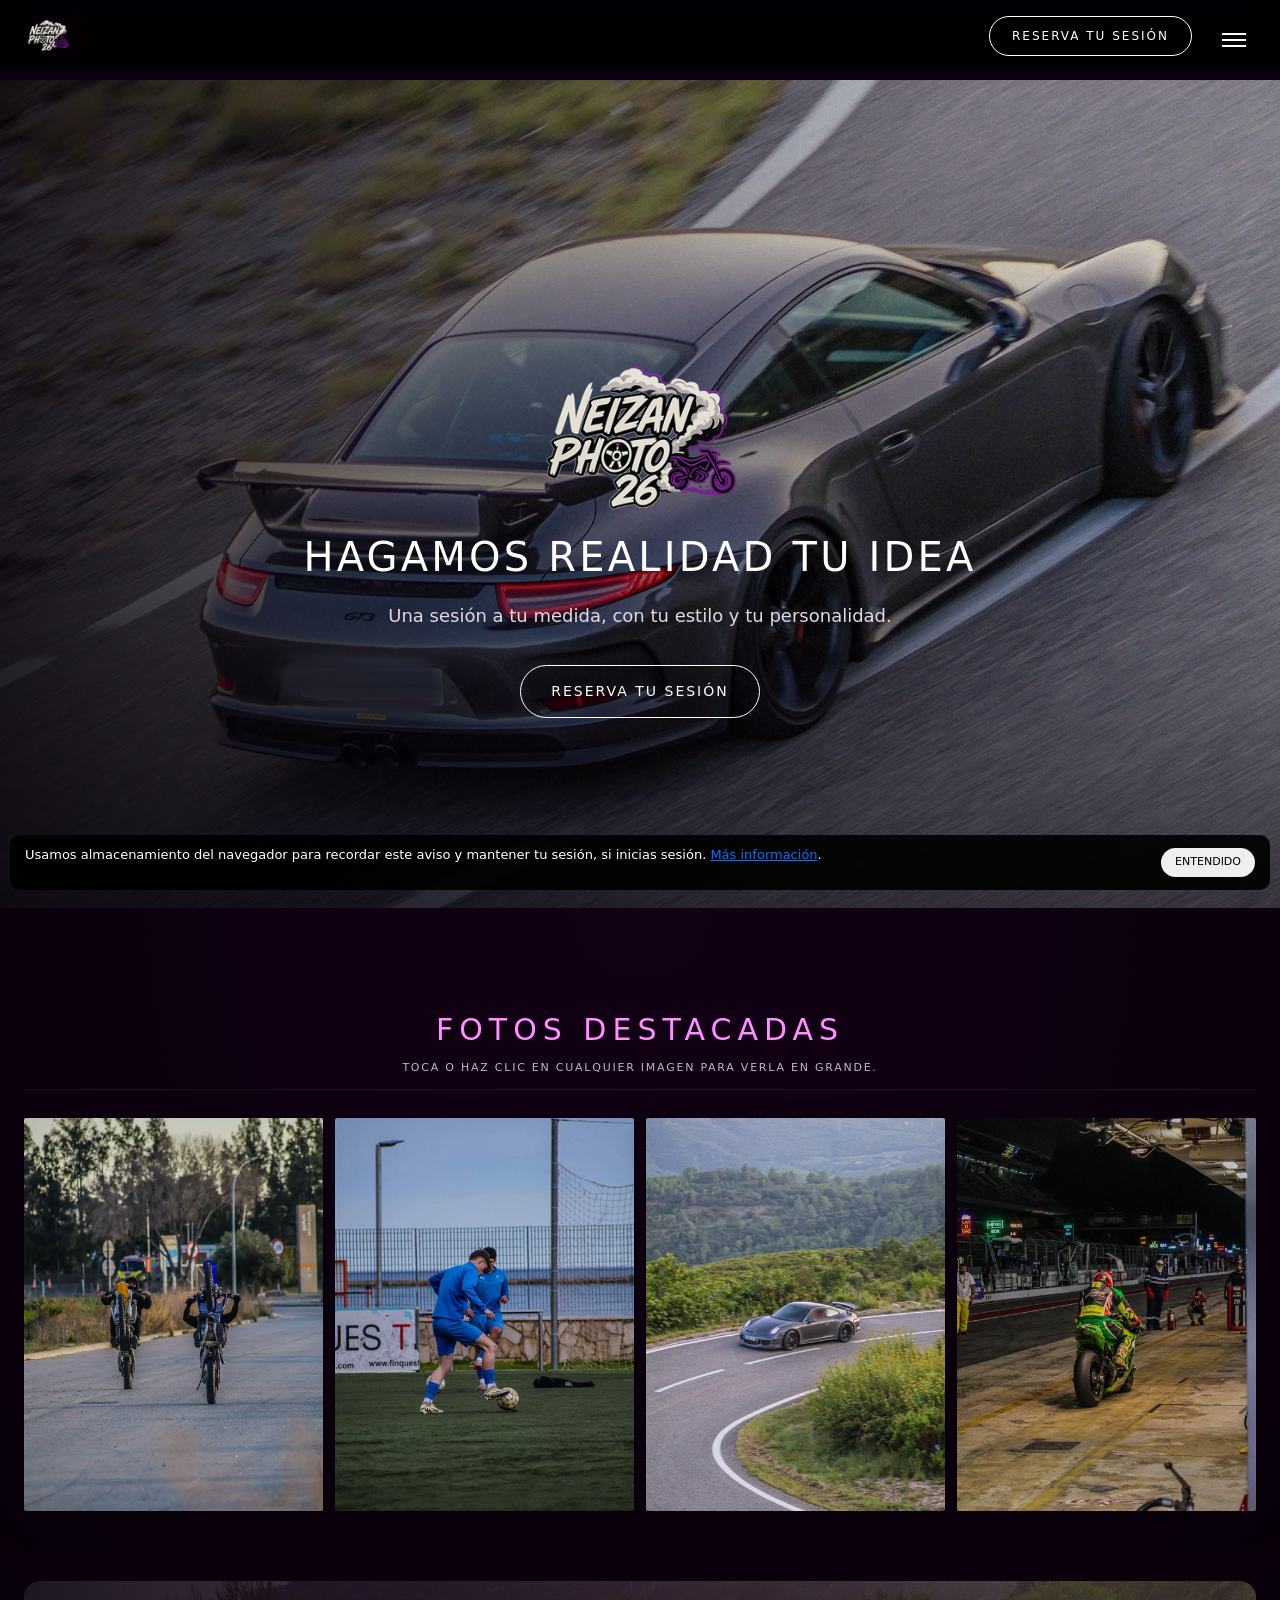
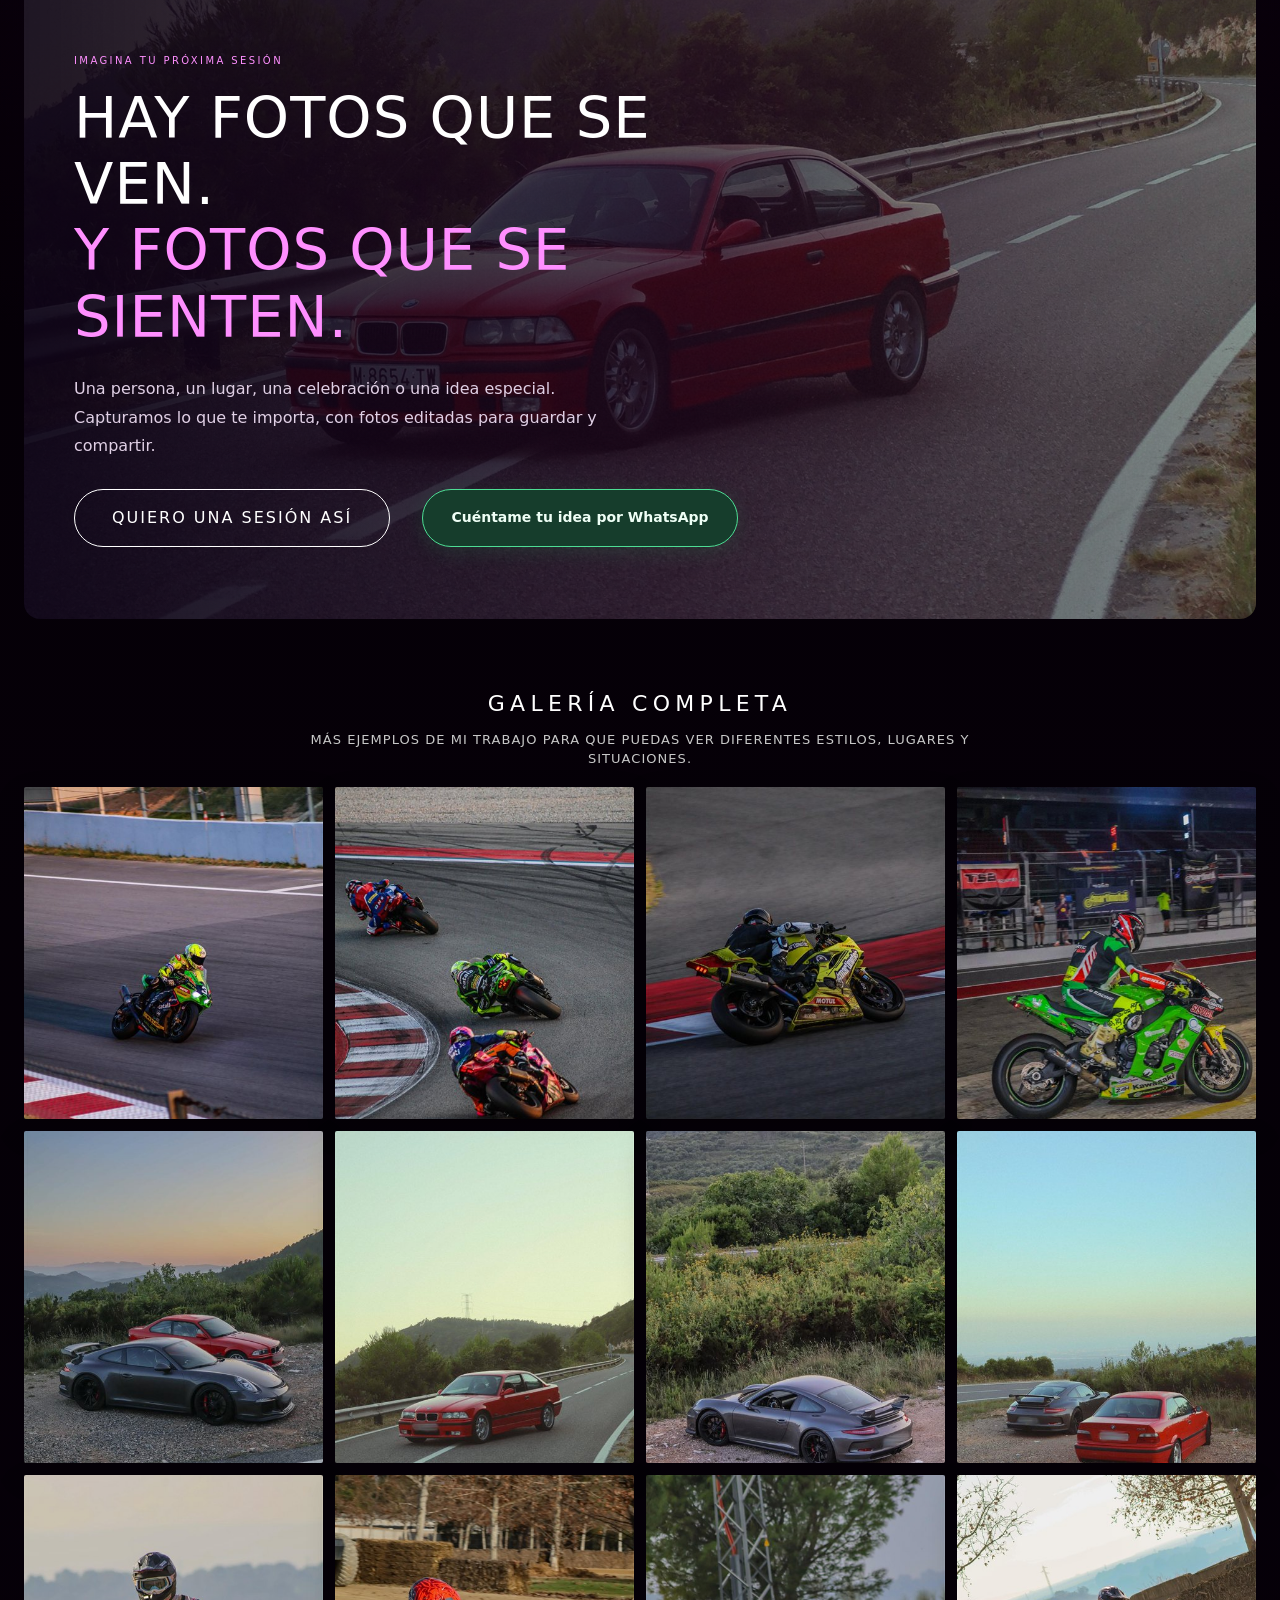
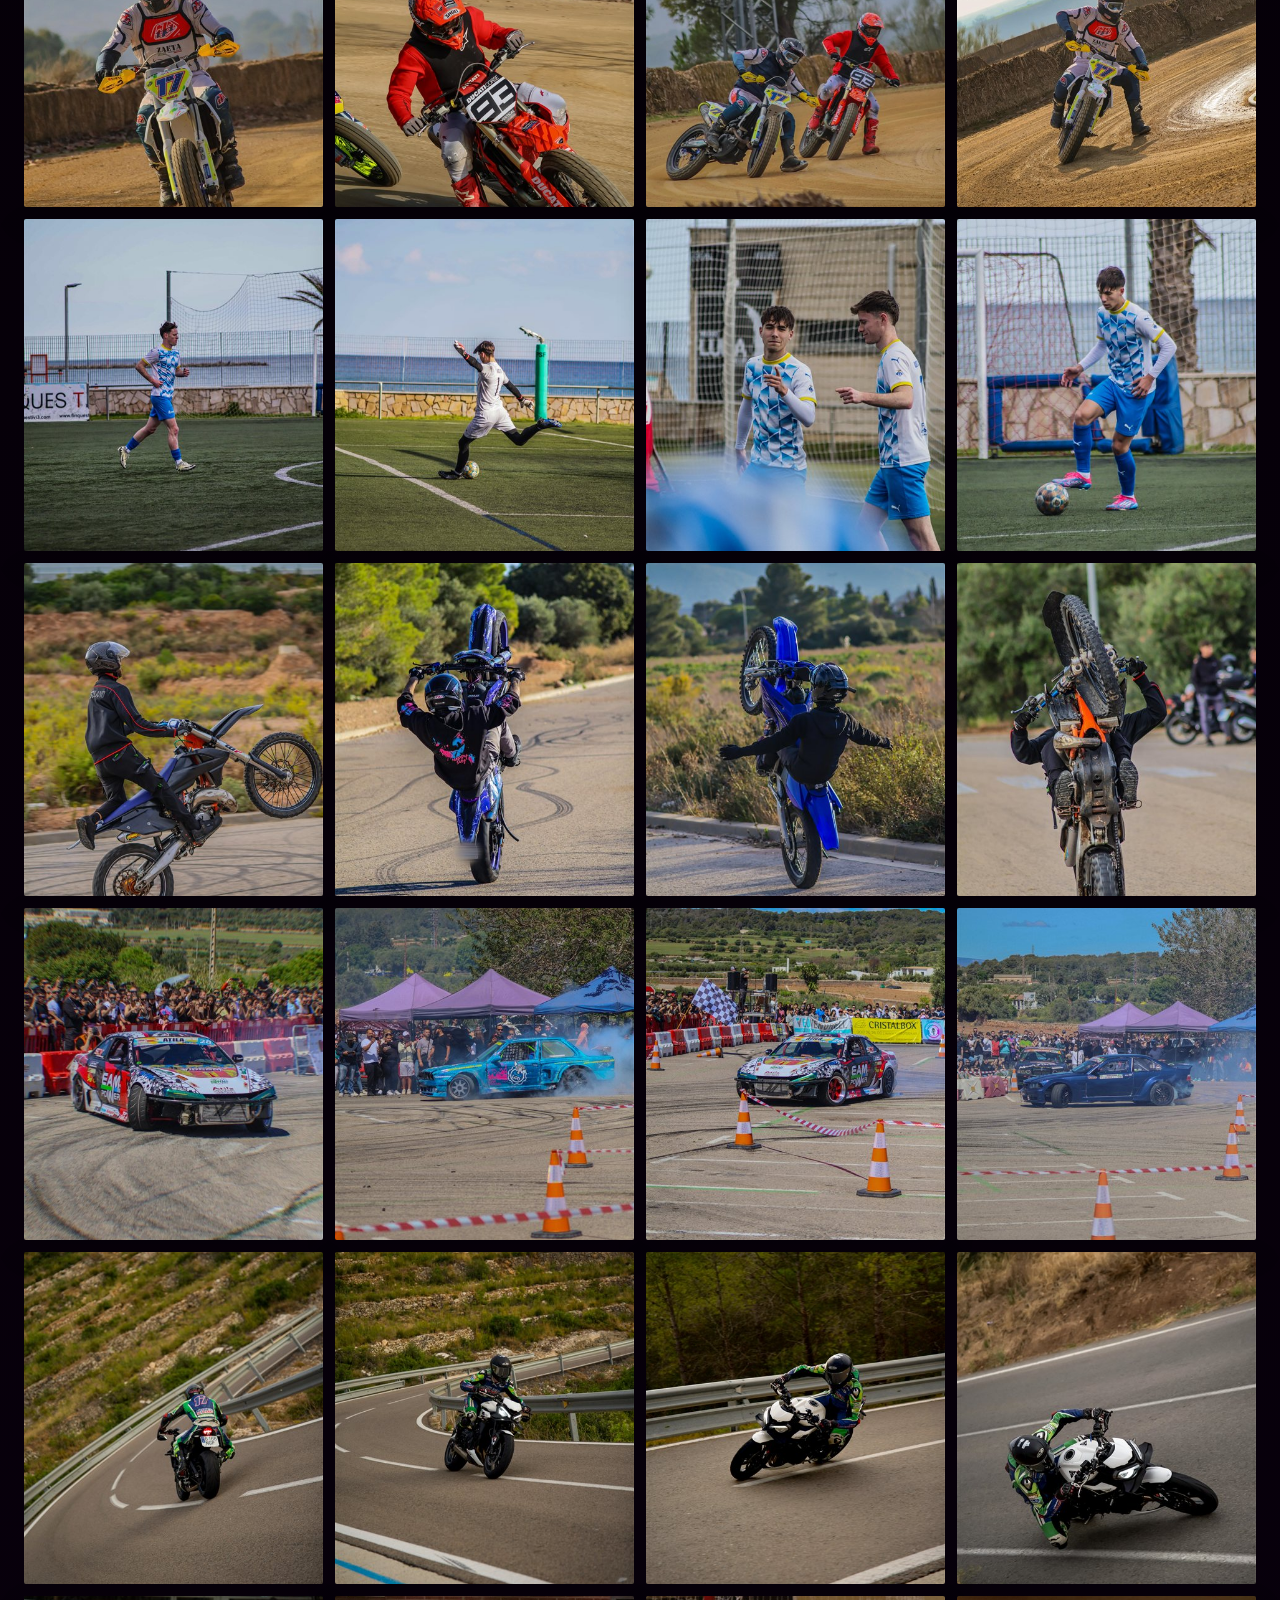
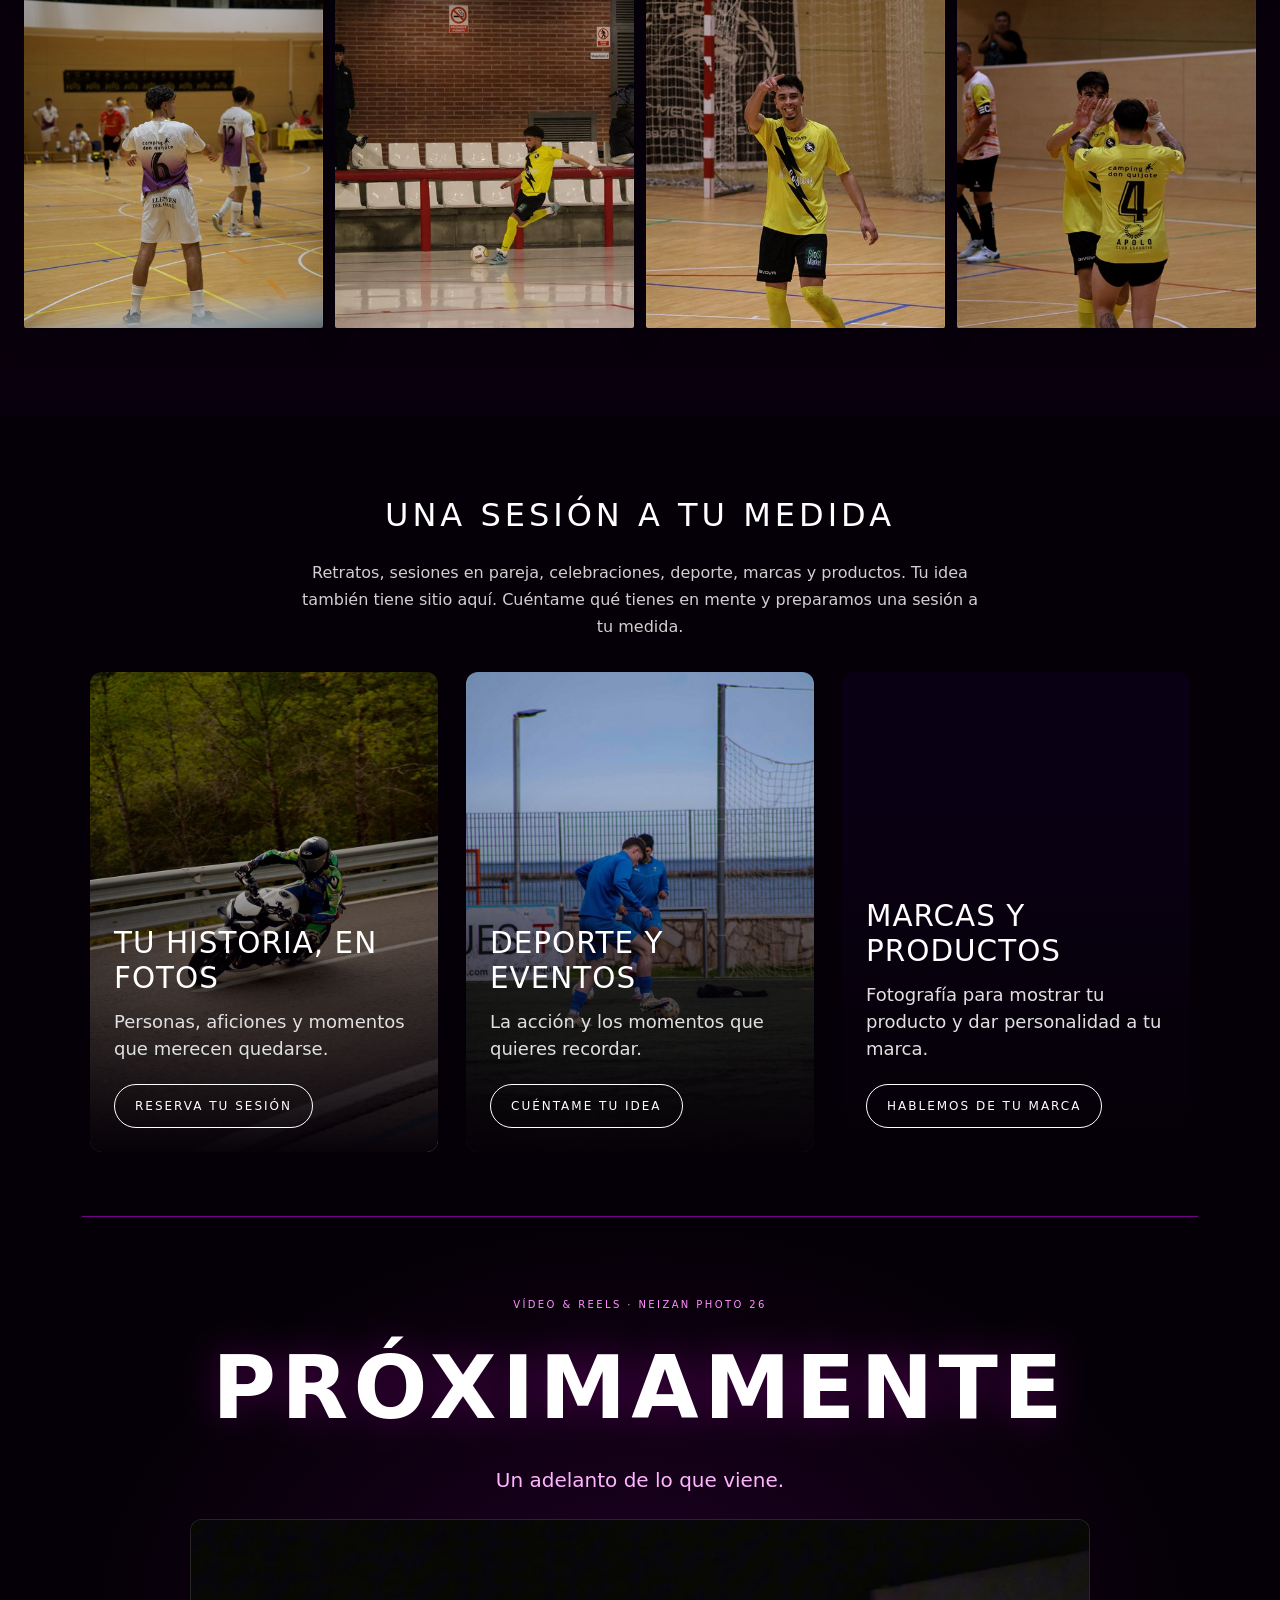
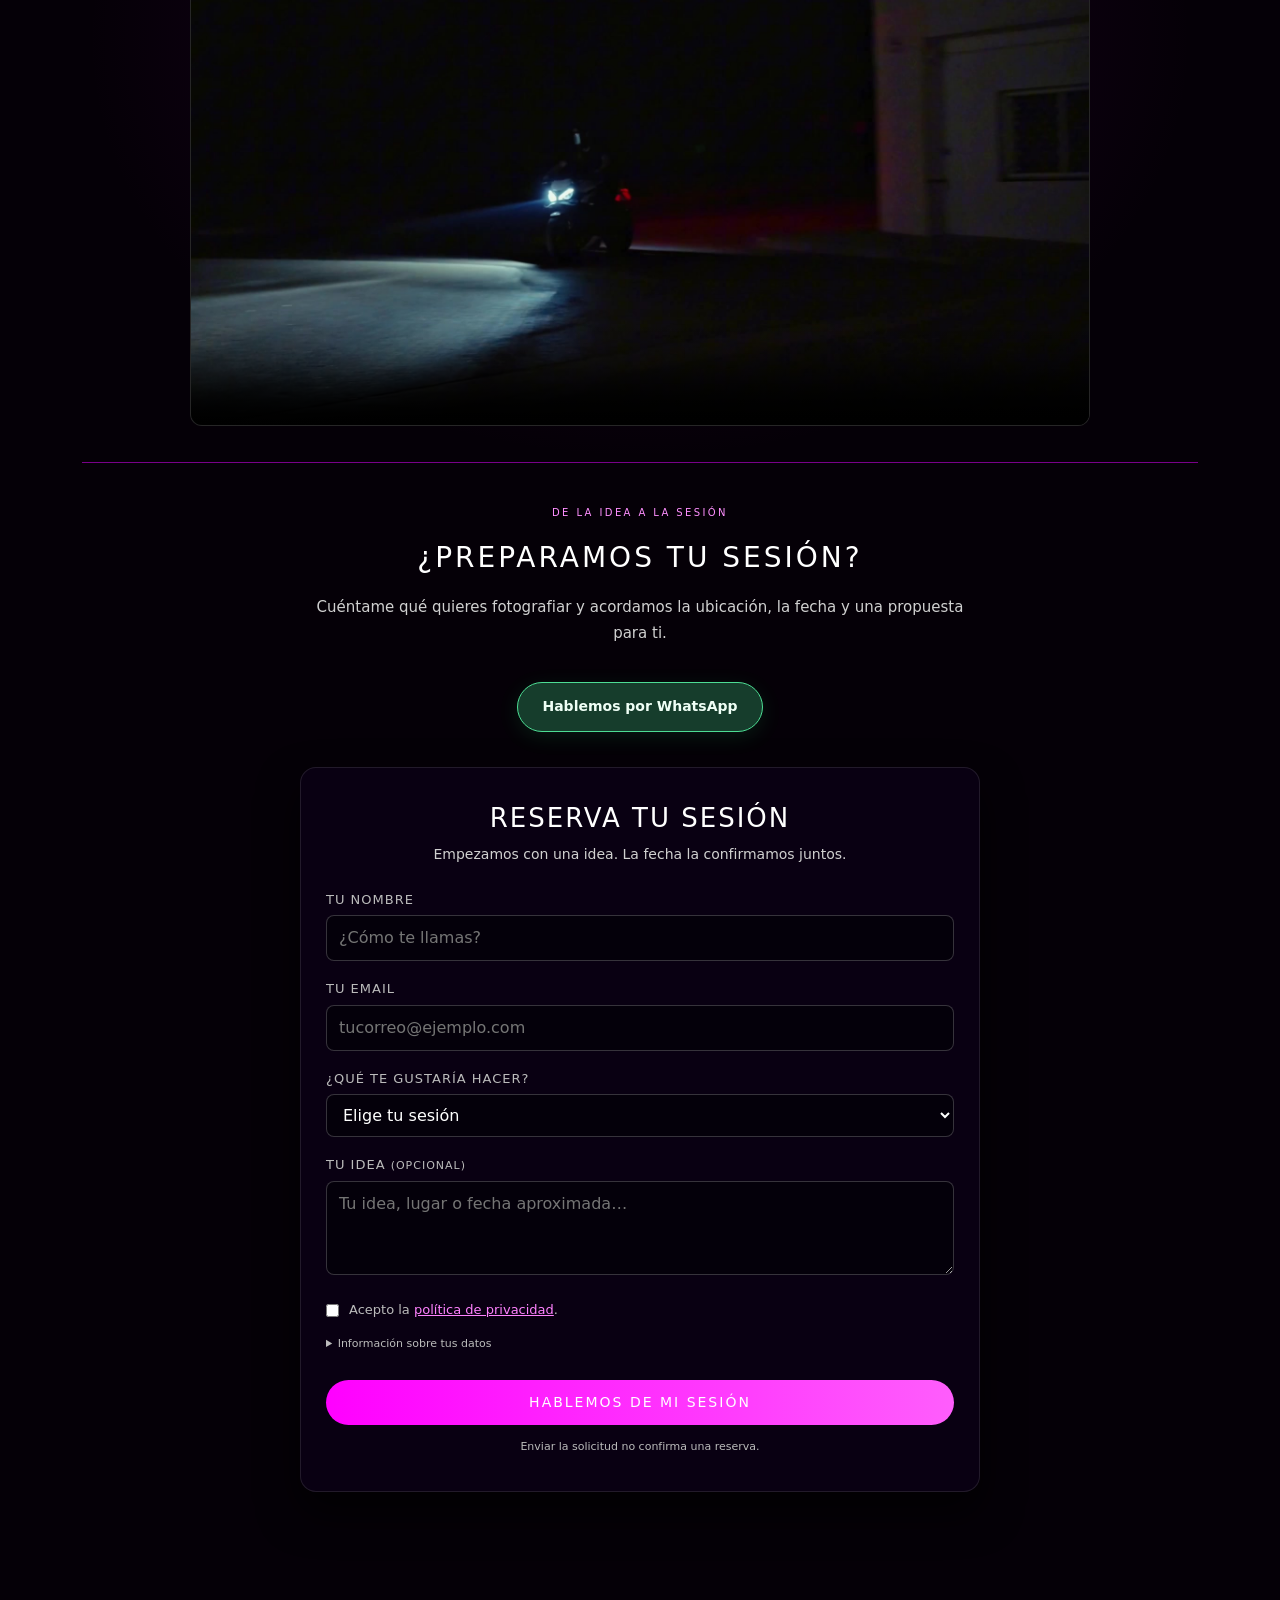
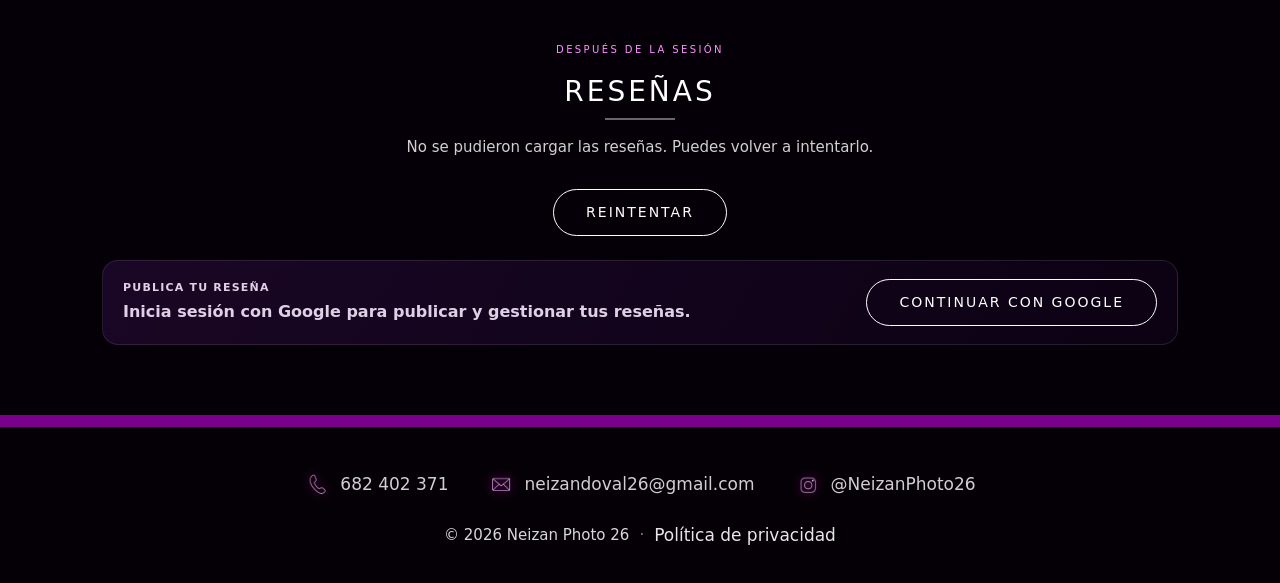
==== commit 2e669644: "Añadir estadísticas Umami sin cookies y actualizar privacidad" ====
--- a/index.html
+++ b/index.html
@@ -62,6 +62,7 @@
 
     <link rel="stylesheet" href="Style.css?v=20261015-reviews-privacy">
     <link rel="icon" href="img/optimized/logos-LogoNeizanPhoto-256.png" type="image/png">
+    <script defer src="https://cloud.umami.is/script.js" data-website-id="c8ff5f98-0c8a-44ca-b7c8-57ac56253f31" data-domains="neizanphoto26.github.io" data-exclude-search="true" data-exclude-hash="true" data-do-not-track="true"></script>
 </head>
 
 <body>
